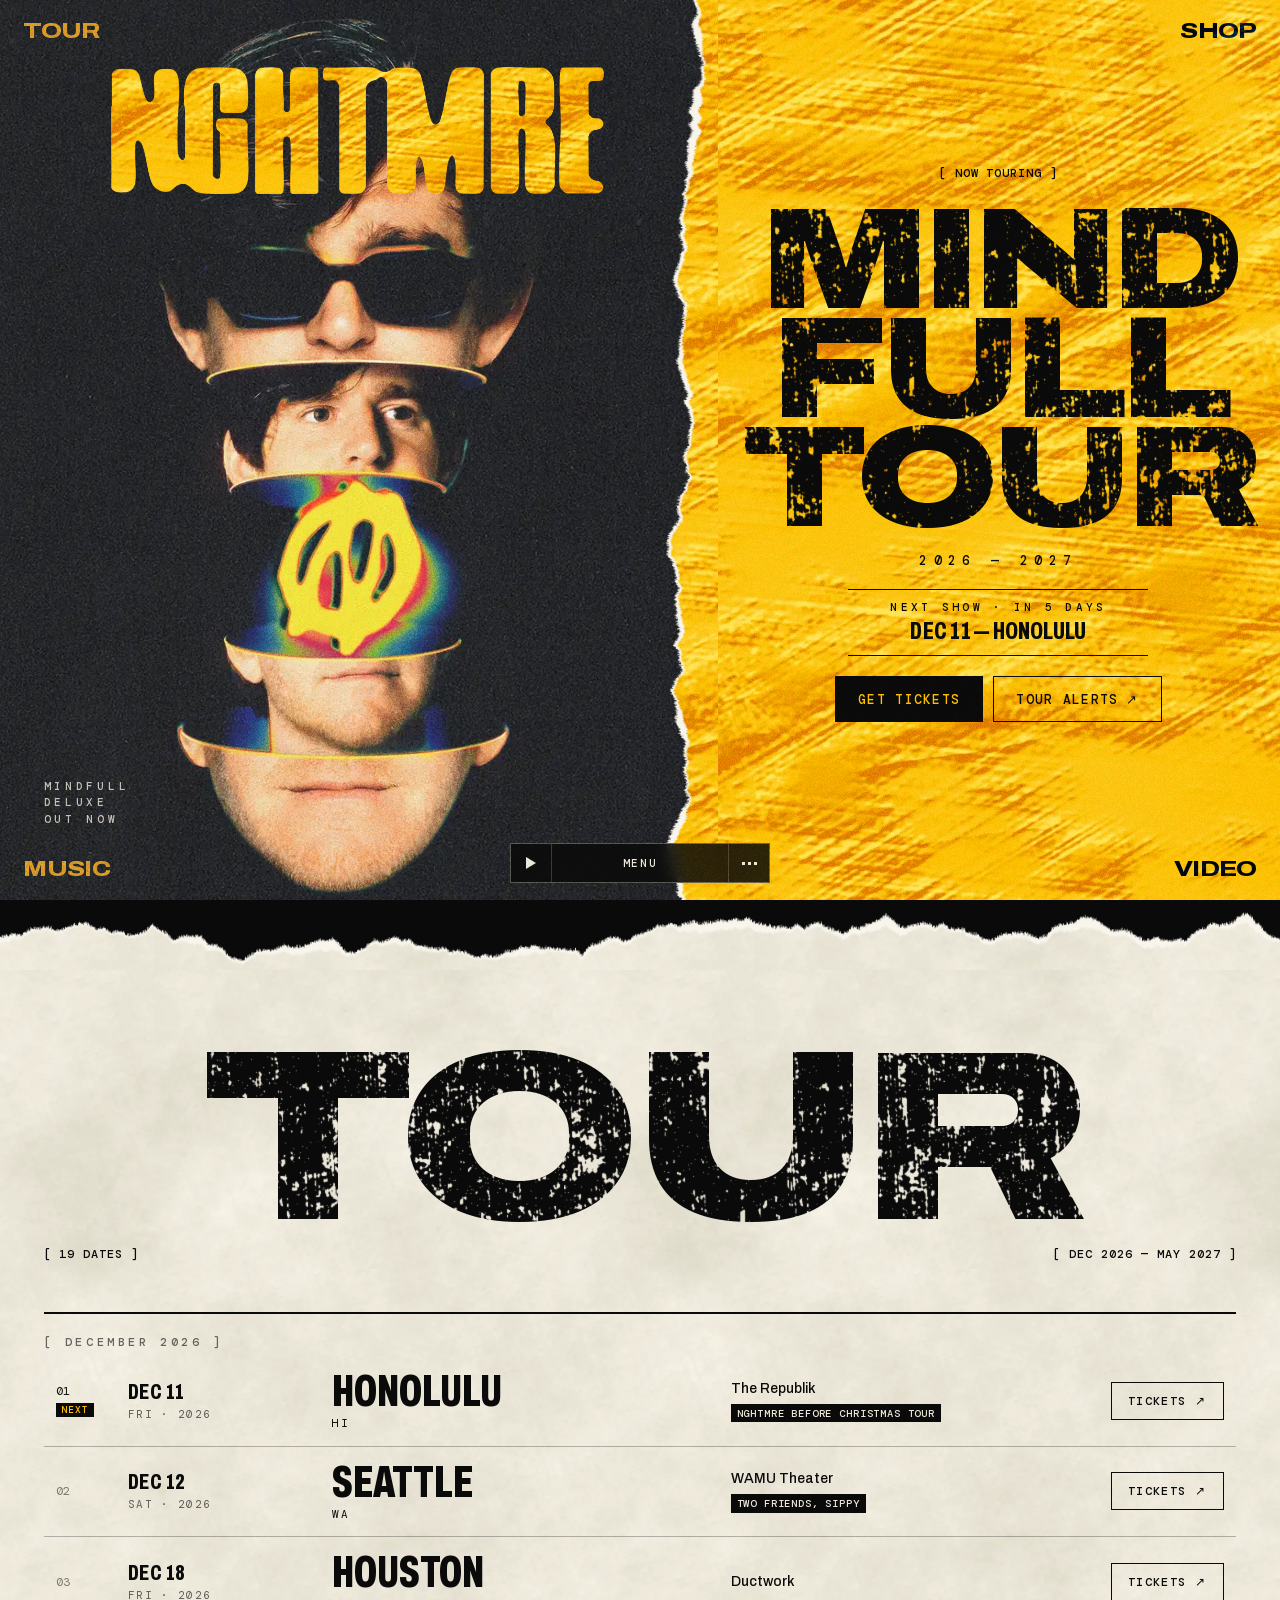
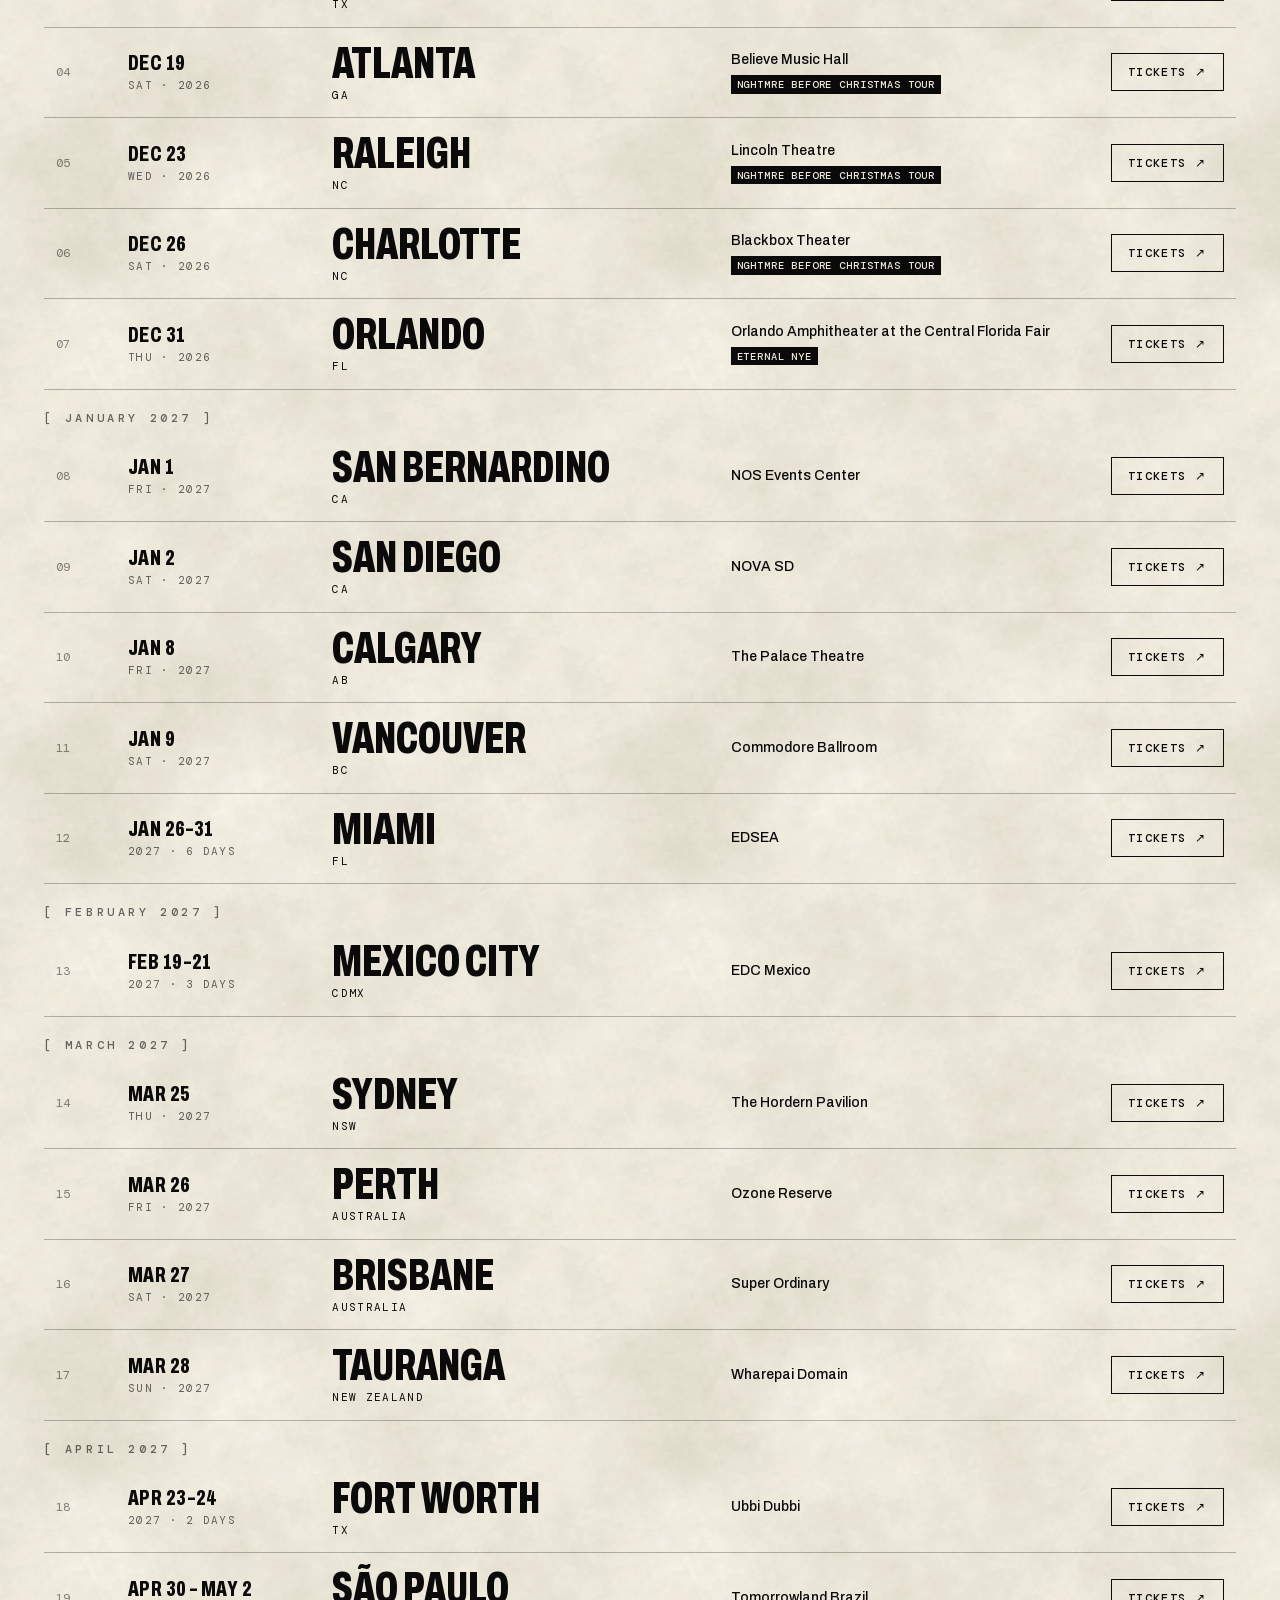
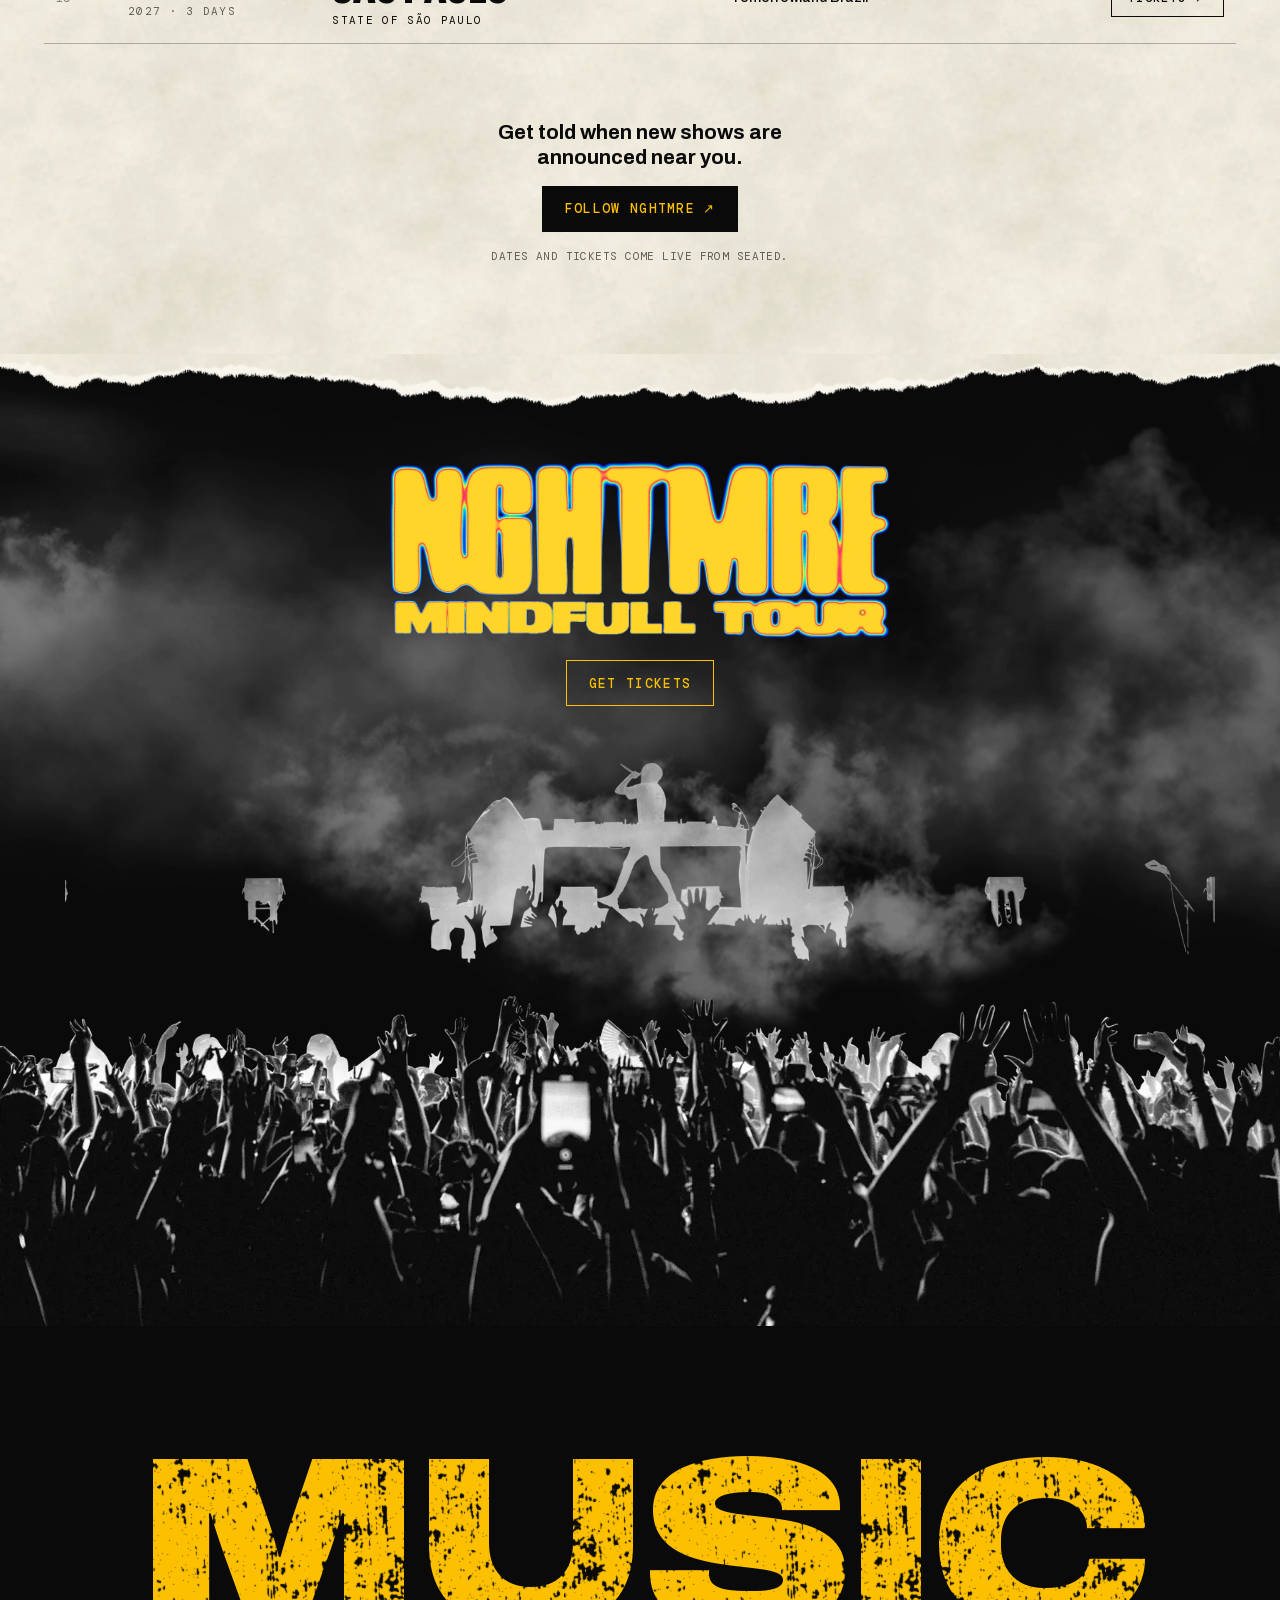
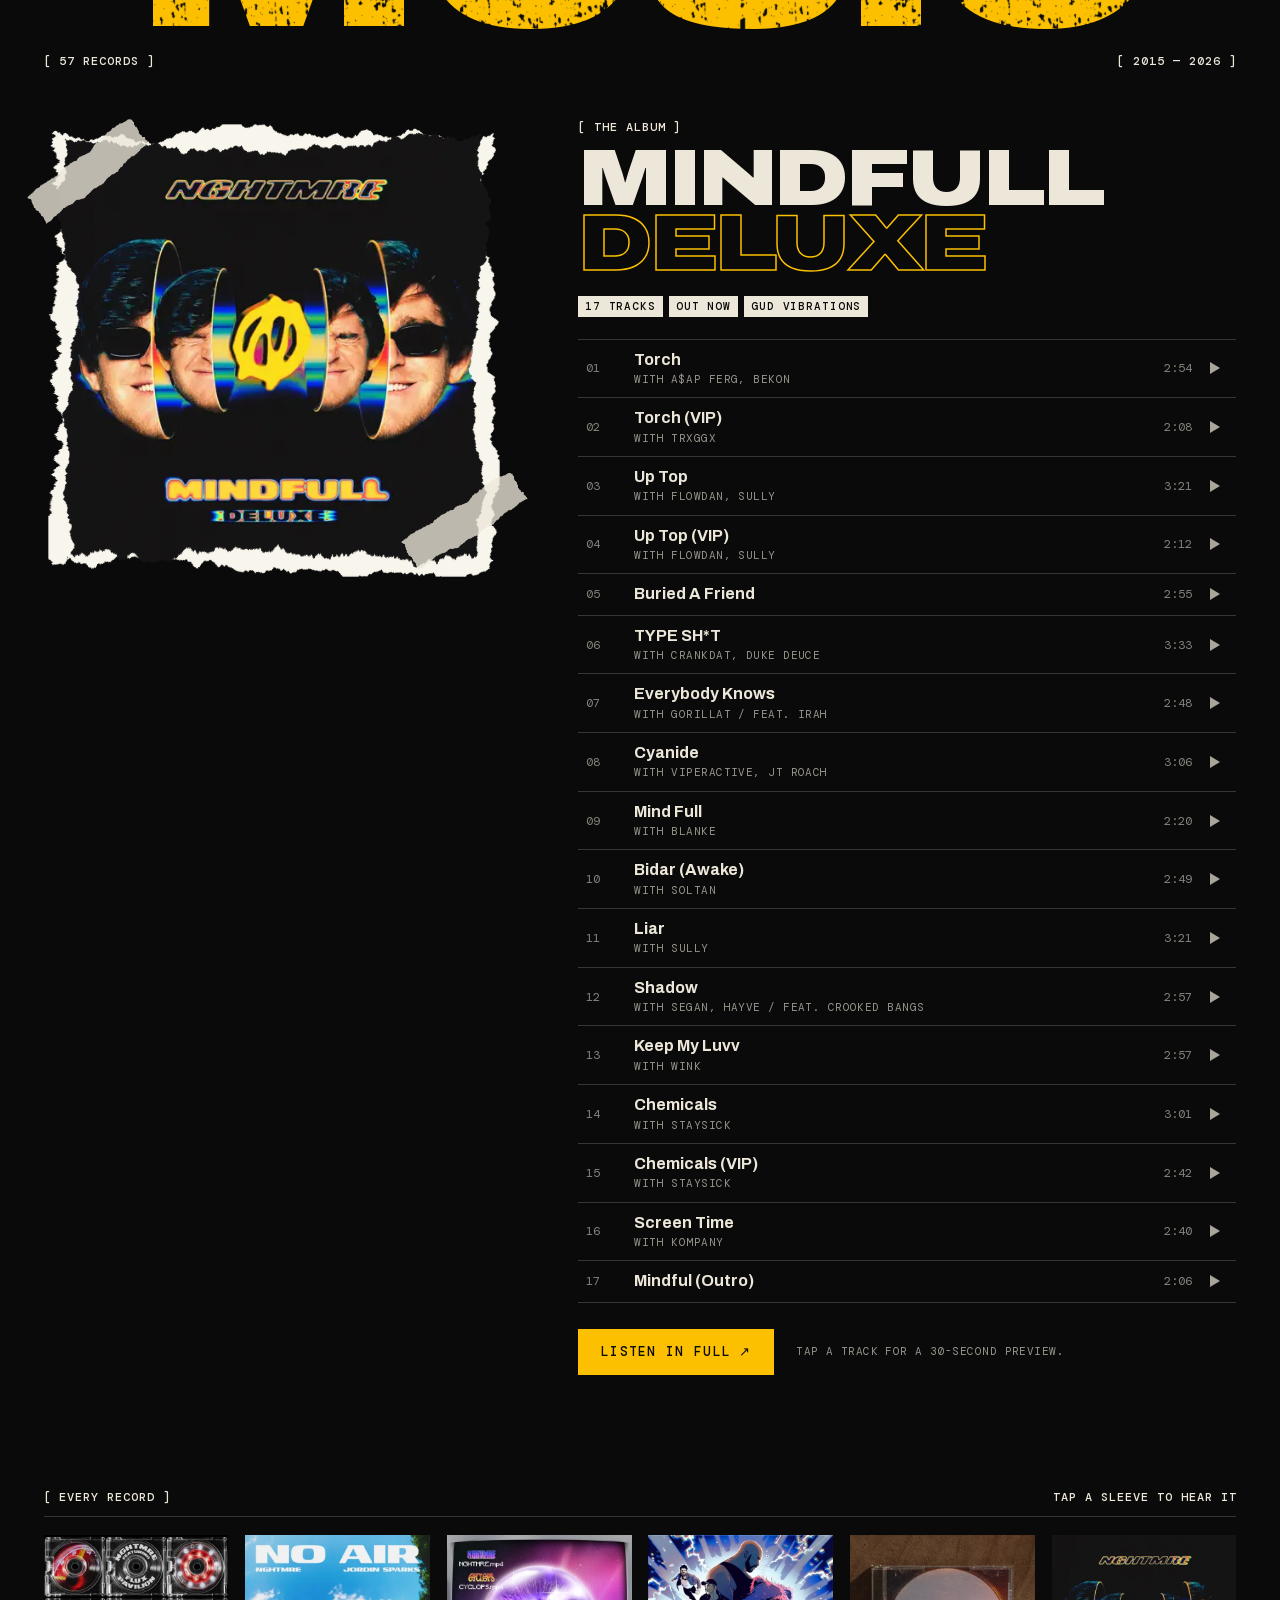
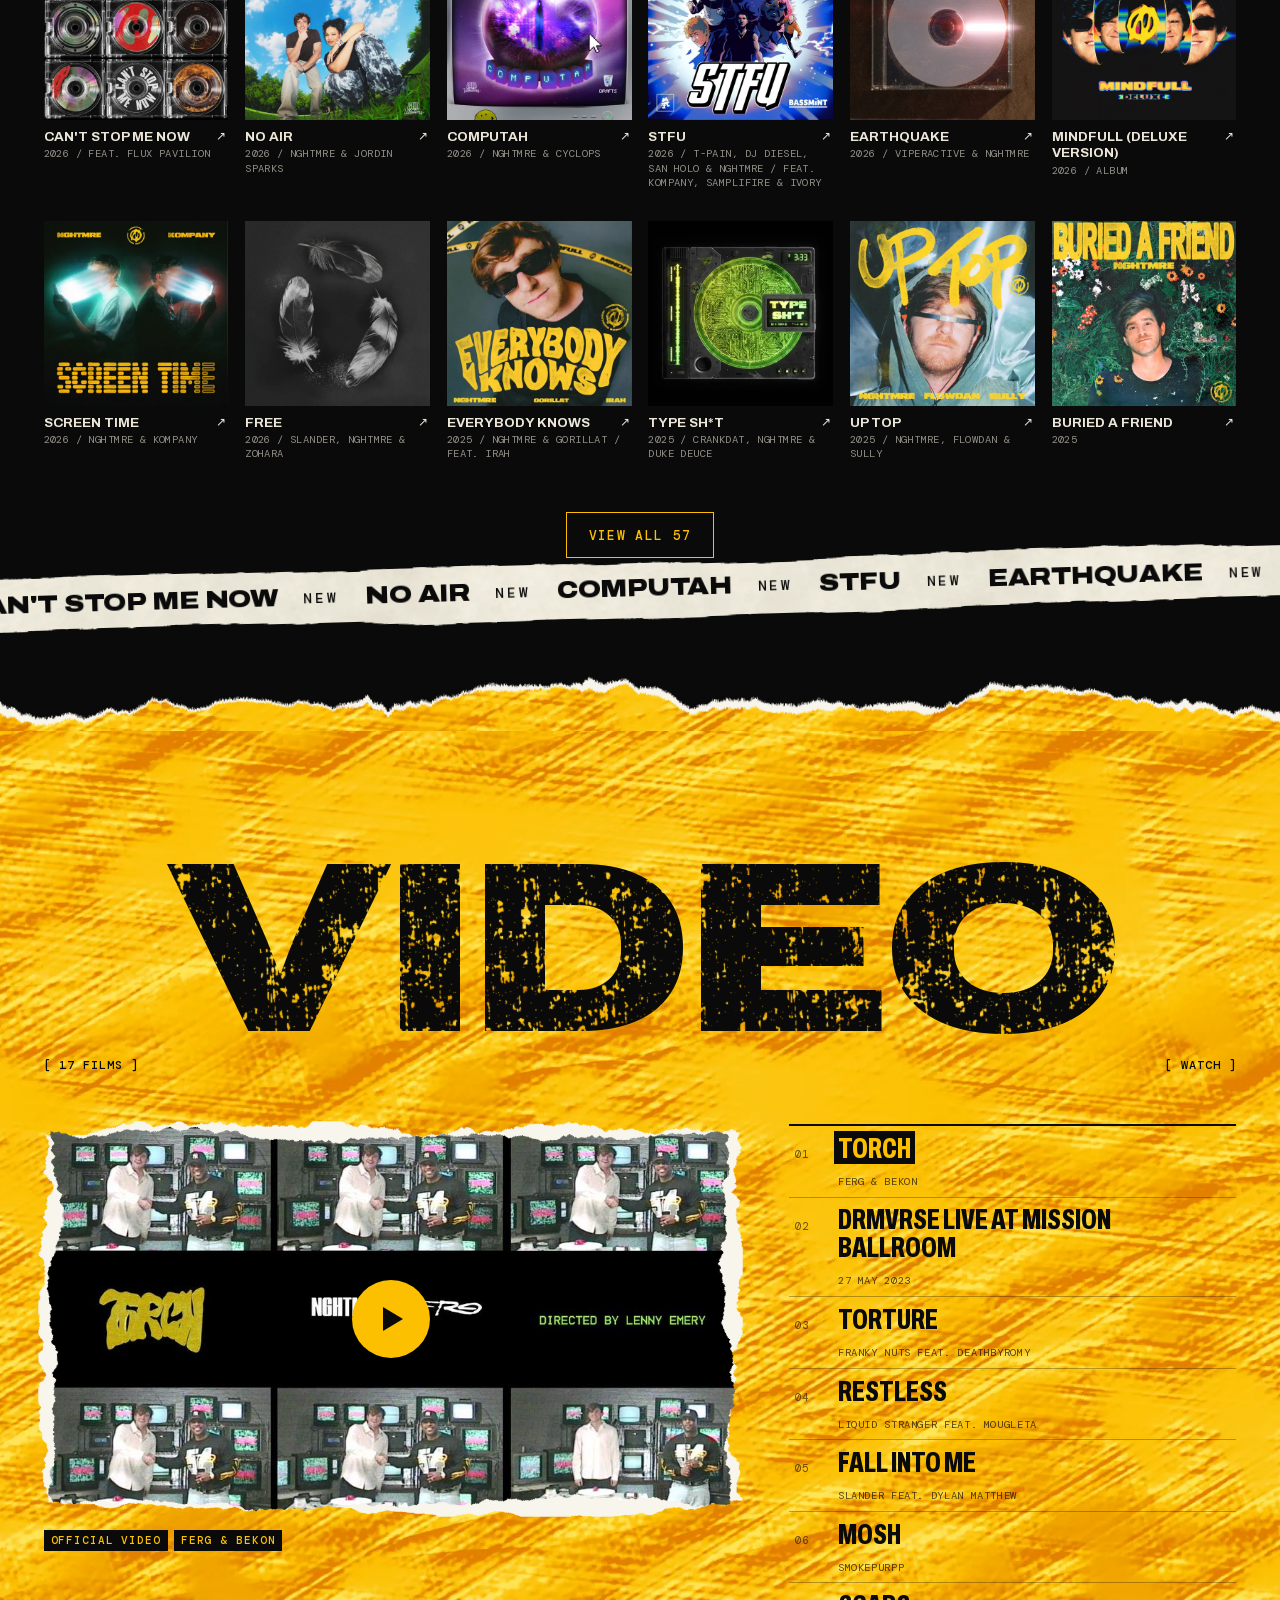
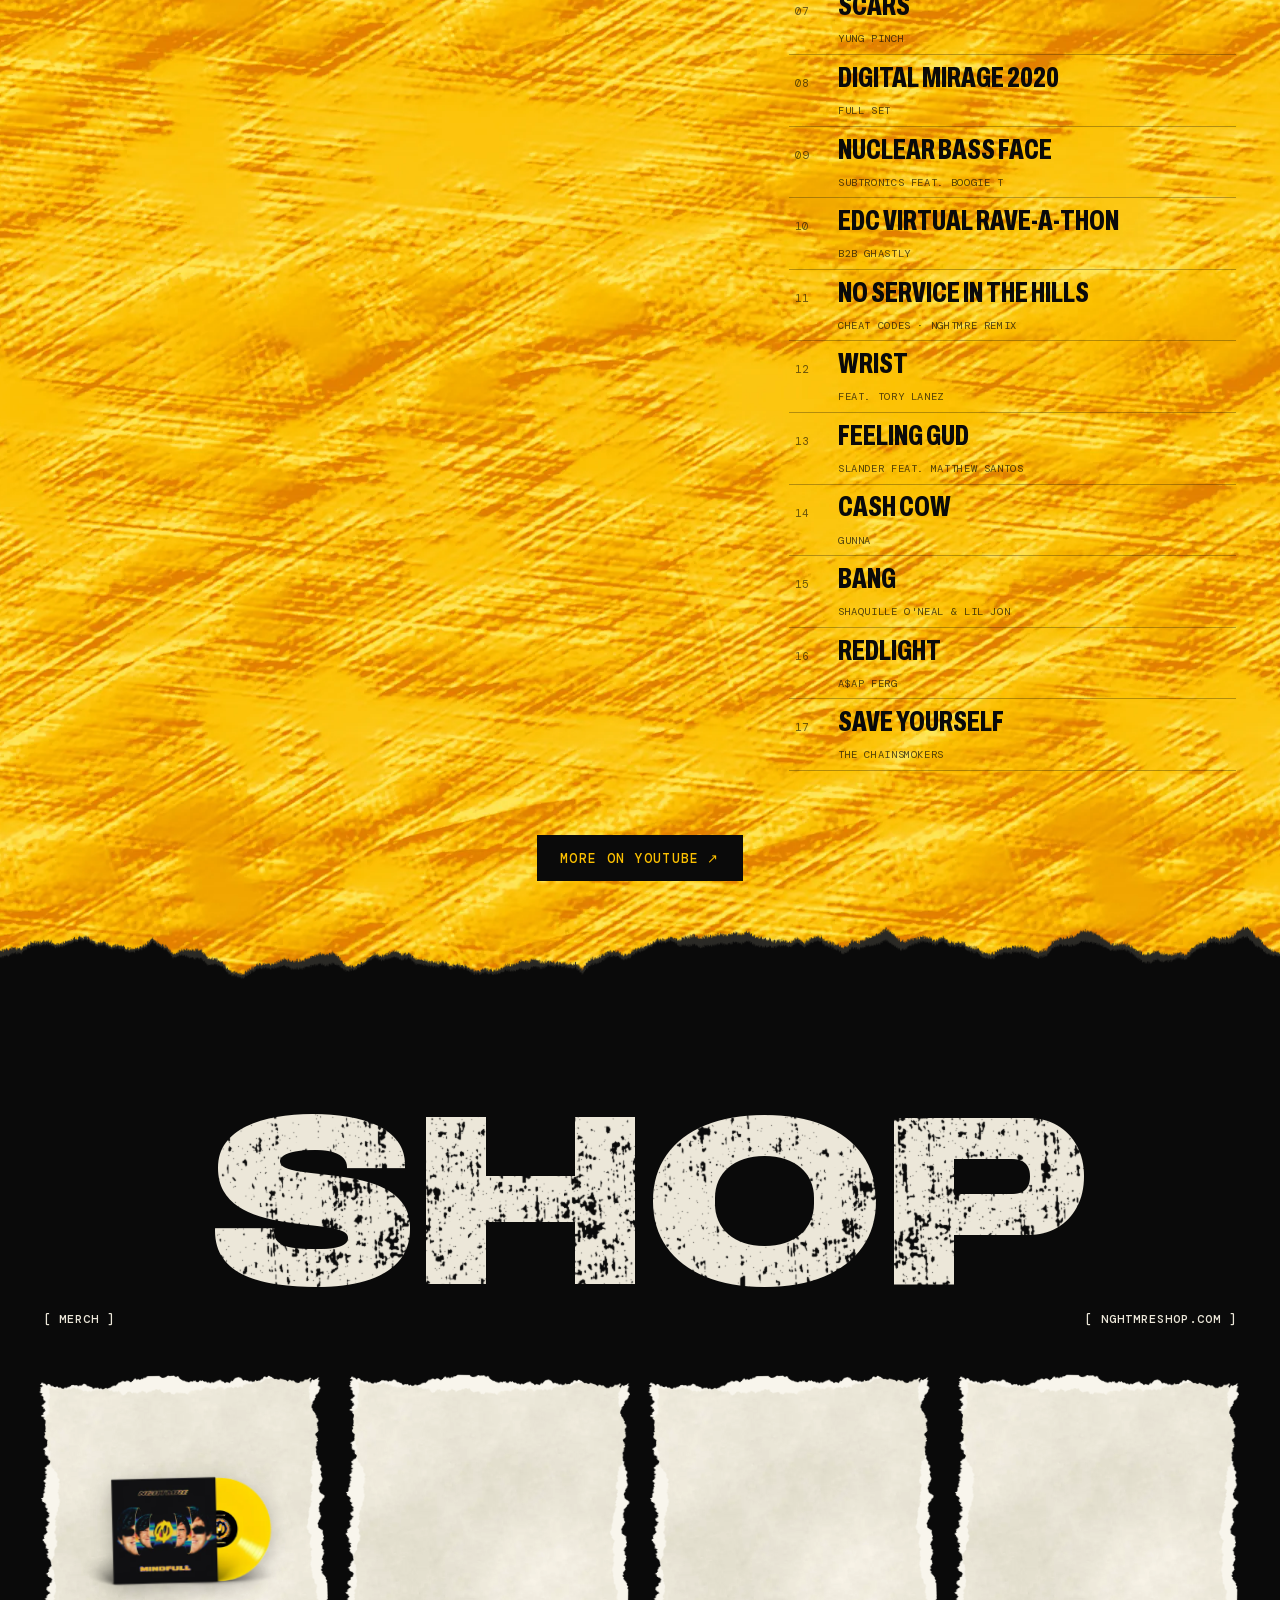
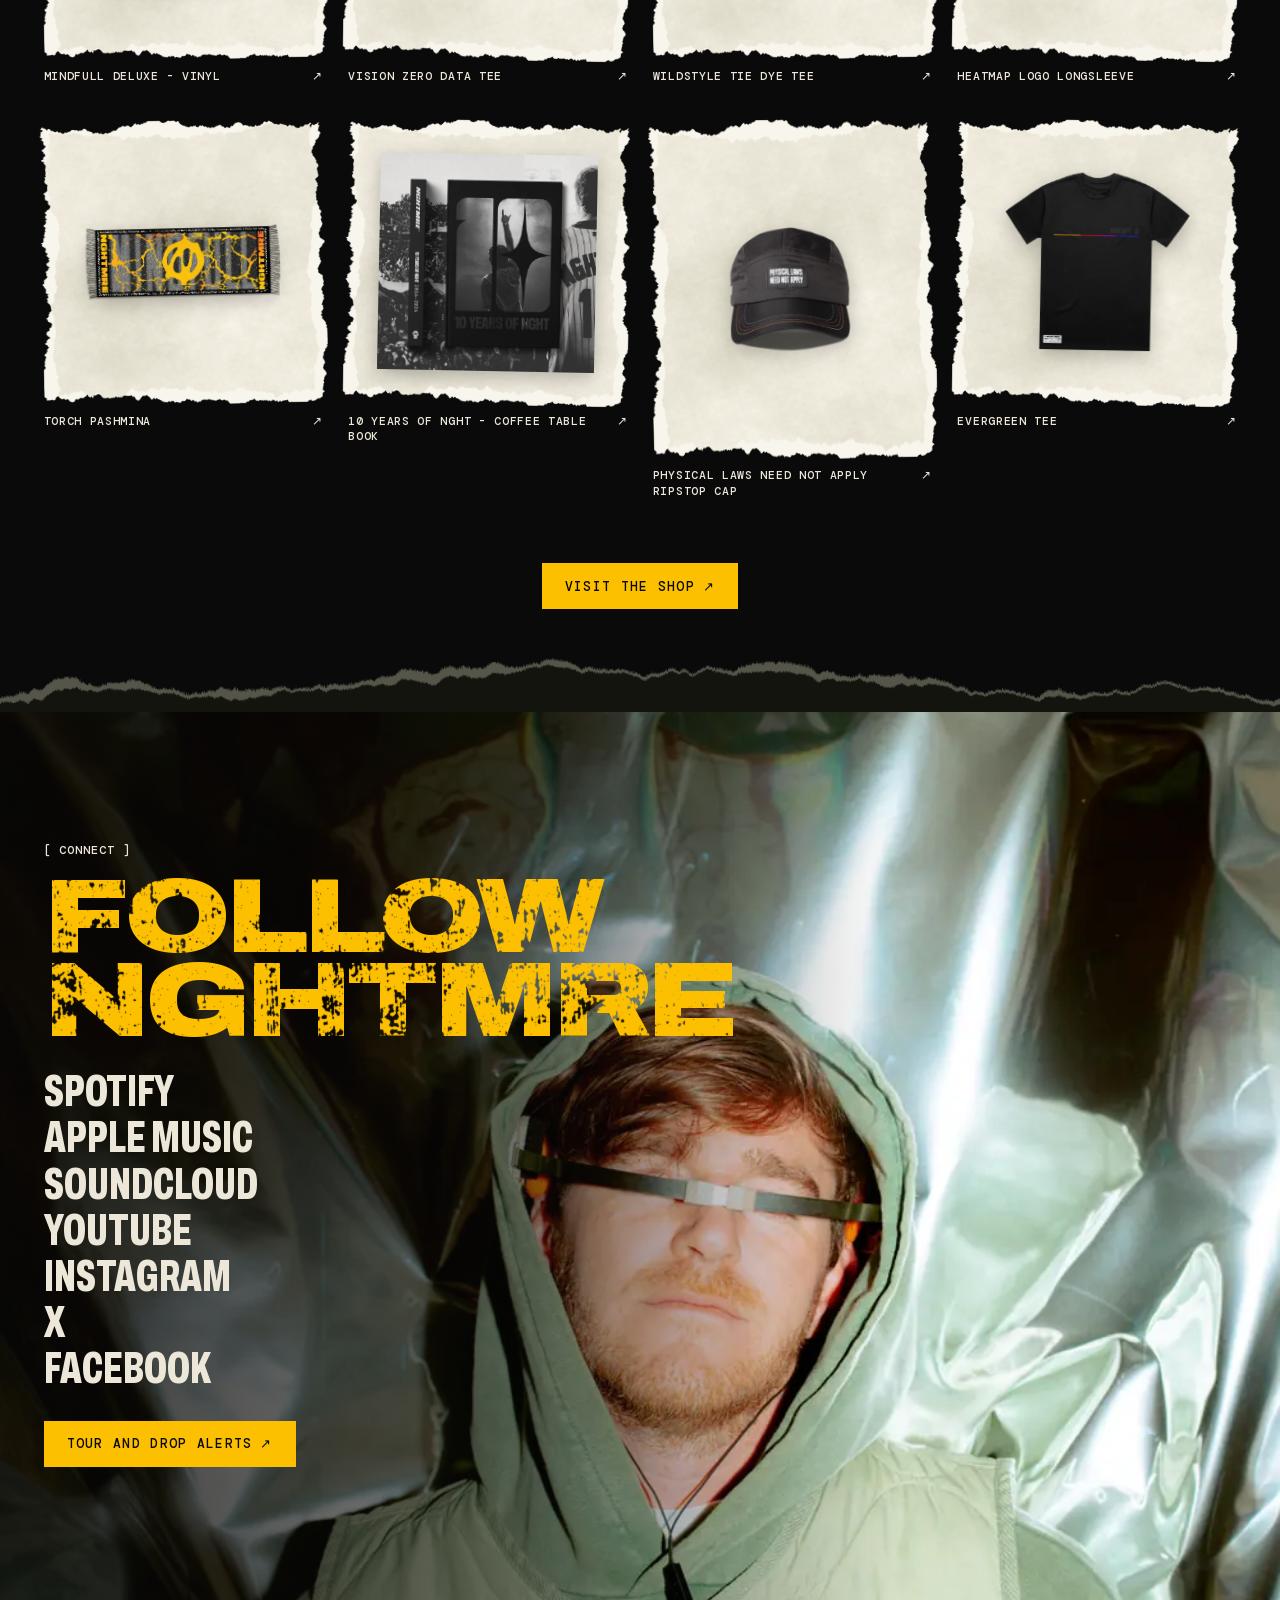
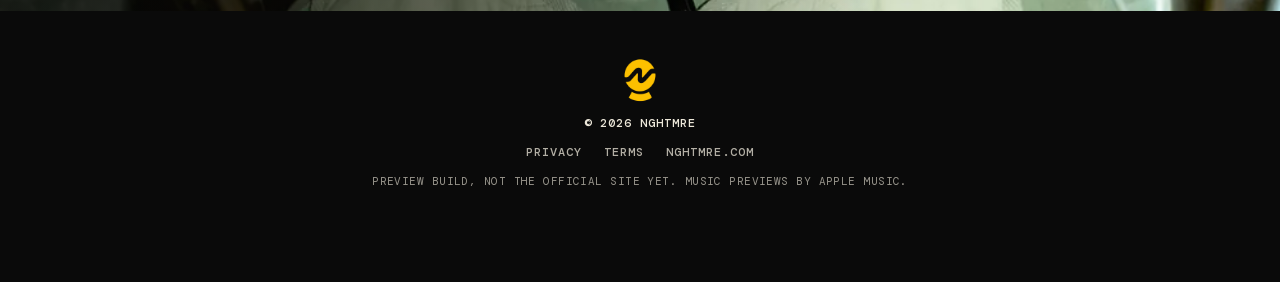
==== index.html @ 14461e3c "NGHTMRE: artist site preview Tour first (live from Seated), then music with in-page previews, video," ====
<!doctype html>
<html lang="en">
<head>
<meta charset="utf-8">
<meta name="viewport" content="width=device-width, initial-scale=1, viewport-fit=cover">
<meta name="robots" content="noindex">
<title>NGHTMRE</title>
<meta name="description" content="NGHTMRE. Mindfull Tour dates and tickets, music, videos and merch.">
<meta property="og:type" content="website">
<meta property="og:title" content="NGHTMRE: Mindfull Tour">
<meta property="og:description" content="Tour dates and tickets, music, videos and merch.">
<meta property="og:image" content="https://samsegan.github.io/nghtmre-site/img/share.jpg">
<meta property="og:image:width" content="1200">
<meta property="og:image:height" content="630">
<meta name="twitter:card" content="summary_large_image">
<meta name="theme-color" content="#0a0a0a">
<link rel="icon" href="data:image/svg+xml,%3Csvg xmlns='http://www.w3.org/2000/svg' viewBox='0 0 32 32'%3E%3Crect width='32' height='32' fill='%23fcc000'/%3E%3Cpath d='M8 23V9h3.400l6.200 8.200V9H21v14h-3.300l-6.300-8.300V23z' fill='%230a0a0a'/%3E%3C/svg%3E">
<link rel="preload" href="fonts/archivo-var.woff2" as="font" type="font/woff2" crossorigin>
<link rel="preload" as="image" href="img/hero.webp" media="(min-width: 821px)">
<link rel="preload" as="image" href="img/hero-m.webp" media="(max-width: 820px)">
<link rel="stylesheet" href="css/styles.css">
<script>document.documentElement.className = 'js';</script>
</head>
<body>

<a class="skip" href="#tour">Skip to the tour dates</a>

<!-- film grain over everything -->
<div id="grain" aria-hidden="true"></div>

<!-- the four corners, as on nghtmre.com; they invert against whatever is behind them -->
<nav id="nav" aria-label="Sections">
  <a class="corner tl" href="#tour" data-sec="tour">Tour</a>
  <a class="corner tr" href="#shop" data-sec="shop">Shop</a>
  <a class="corner bl" href="#music" data-sec="music">Music</a>
  <a class="corner br" href="#video" data-sec="video">Video</a>
  <a class="nav-logo" href="#top" aria-label="NGHTMRE: back to the top"></a>
</nav>

<!-- bottom centre: the player and the dial -->
<div id="dock">
  <button class="dock-play" type="button" aria-label="Play a preview"><i aria-hidden="true"></i></button>
  <button class="dock-label" type="button" aria-expanded="false" aria-controls="dial">
    <span class="dock-text">Menu</span>
  </button>
  <button class="dock-more" type="button" aria-label="Open the menu" aria-expanded="false" aria-controls="dial"><i aria-hidden="true"></i></button>
  <span class="dock-bar" aria-hidden="true"></span>
</div>

<div id="dial" role="dialog" aria-label="Menu" hidden>
  <div class="dial-head">
    <span class="dial-sq" aria-hidden="true"></span>
    <span class="dial-title">NGHTMRE</span>
    <button class="dial-x" type="button" aria-label="Close the menu">&times;</button>
  </div>
  <div class="dial-face">
    <div class="dial-wheel">
      <a href="#tour" data-sec="tour"><b>1.</b> Tour</a>
      <a href="#music" data-sec="music"><b>2.</b> Music</a>
      <a href="#video" data-sec="video"><b>3.</b> Video</a>
      <a href="#shop" data-sec="shop"><b>4.</b> Shop</a>
      <a href="#connect" data-sec="connect"><b>5.</b> Connect</a>
      <a href="#top" data-sec="top">Top</a>
    </div>
    <span class="dial-ring" aria-hidden="true"></span>
    <span class="dial-dot" aria-hidden="true"></span>
    <button class="dial-play" type="button" aria-label="Play a preview"><i aria-hidden="true"></i></button>
  </div>
  <p class="dial-now"><span class="dial-now-k">Now</span> <span class="dial-now-v">Nothing playing</span></p>
  <div class="dial-foot">
    <a href="#tour">Tickets</a>
    <span class="dial-mark" aria-hidden="true"></span>
    <a href="https://laylo.com/nghtmre" target="_blank" rel="noopener">Follow</a>
  </div>
</div>

<main>

<div class="stack">

  <!-- ============ LANDING ============ -->
  <section id="top" class="hero" data-sec="top">
    <div class="hero-photo">
      <picture>
        <source media="(max-width: 820px)" srcset="img/hero-m.webp">
        <img src="img/hero.webp" alt="NGHTMRE: a portrait cut into stacked slices, with a melting smiley in the middle" width="1800" height="1800" fetchpriority="high">
      </picture>
      <span class="hero-logo" role="img" aria-label="NGHTMRE"></span>
      <p class="hero-side" aria-hidden="true">Mindfull<br>Deluxe<br>out now</p>
    </div>

    <div class="hero-paint">
      <span class="vtear" aria-hidden="true"></span>
      <div class="hero-copy">
        <p class="label">[ Now touring ]</p>
        <h1 class="erode"><span class="sr">NGHTMRE: </span><span>Mind</span><span>full</span><span>Tour</span></h1>
        <p class="spaced" id="hero-span">2026 &mdash; 2027</p>
        <a class="next" id="hero-next" href="#tour">
          <span class="next-k">Next show</span>
          <span class="next-v">See every date</span>
        </a>
        <div class="hero-btns">
          <a class="btn solid" href="#tour">Get tickets</a>
          <a class="btn" href="https://laylo.com/nghtmre/A9tr65" target="_blank" rel="noopener">Tour alerts <span aria-hidden="true">&nearr;</span></a>
        </div>
      </div>
    </div>
  </section>

  <!-- ============ TOUR ============ -->
  <section id="tour" class="tour" data-sec="tour">
    <span class="tear top a paper" aria-hidden="true"></span>

    <header class="sec-head">
      <p class="label" id="tour-count">[ Dates ]</p>
      <h2 class="mega erode">Tour</h2>
      <p class="label r" id="tour-span">[ 2026 &mdash; 27 ]</p>
    </header>

    <ol class="shows" id="shows">
      <li class="shows-wait">
        <a href="https://nghtmre.com/pages/tour">The dates are on nghtmre.com <span aria-hidden="true">&nearr;</span></a>
      </li>
    </ol>

    <div class="tour-foot">
      <p>Get told when new shows are announced near you.</p>
      <a class="btn solid" href="https://laylo.com/nghtmre" target="_blank" rel="noopener">Follow NGHTMRE <span aria-hidden="true">&nearr;</span></a>
      <p class="fine">Dates and tickets come live from Seated.</p>
    </div>

    <!-- the stage, the fog and the crowd from nghtmre.com -->
    <div class="scene" id="scene">
      <span class="tear bottom b paper" aria-hidden="true"></span>
      <img class="scene-stage" src="img/stage.webp" alt="" width="1600" height="1066" loading="lazy">
      <img class="scene-fog" src="img/fog.webp" alt="" width="1400" height="738" loading="lazy">
      <div class="scene-copy">
        <img class="scene-title" src="img/tour-title.webp" alt="NGHTMRE Mindfull Tour" width="1300" height="459" loading="lazy">
        <a class="btn y" href="#tour">Get tickets</a>
      </div>
      <img class="scene-crowd" src="img/crowd.webp" alt="" width="1800" height="1200" loading="lazy">
    </div>
  </section>

</div>

<!-- ============ MUSIC ============ -->
<section id="music" class="music" data-sec="music">
  <header class="sec-head">
    <p class="label" id="music-count">[ Records ]</p>
    <h2 class="mega erode">Music</h2>
    <p class="label r">[ 2015 &mdash; 2026 ]</p>
  </header>

  <div class="album" id="album">
    <div class="album-art">
      <div class="torn sq">
        <img id="album-img" src="art/mindfull-deluxe-version.webp" alt="MINDFULL (Deluxe Version) cover" width="520" height="520">
      </div>
      <span class="tape t1" aria-hidden="true"></span>
      <span class="tape t2" aria-hidden="true"></span>
    </div>
    <div class="album-body">
      <p class="label">[ The album ]</p>
      <h3 class="album-title">Mindfull <em>Deluxe</em></h3>
      <ul class="specs" id="album-specs">
        <li><span>17 tracks</span></li>
        <li><span>Out now</span></li>
        <li><span>Gud Vibrations</span></li>
      </ul>
      <ol class="tracks" id="tracks"></ol>
      <div class="album-foot">
        <a class="btn y solid" id="album-link" href="https://album.link/i/1887643726" target="_blank" rel="noopener">Listen in full <span aria-hidden="true">&nearr;</span></a>
        <p class="fine">Tap a track for a 30-second preview.</p>
      </div>
    </div>
  </div>

  <div class="cat-head">
    <p class="label">[ Every record ]</p>
    <p class="label r">Tap a sleeve to hear it</p>
  </div>
  <ul class="cat" id="cat"></ul>
  <div class="cat-more">
    <button class="btn y" type="button" id="cat-all">View all</button>
  </div>
</section>

<!-- torn strip of the newest records -->
<div class="strip" aria-hidden="true"><div class="strip-in"><div class="strip-run" id="strip-run"></div></div></div>

<!-- ============ VIDEO ============ -->
<section id="video" class="video" data-sec="video">
  <span class="tear top c paint" aria-hidden="true"></span>

  <header class="sec-head">
    <p class="label" id="video-count">[ Films ]</p>
    <h2 class="mega erode">Video</h2>
    <p class="label r">[ Watch ]</p>
  </header>

  <div class="vid">
    <div class="vid-stage">
      <div class="torn wide" id="vid-frame"></div>
      <p class="vid-meta" id="vid-meta"></p>
    </div>
    <ol class="vid-list" id="vid-list"></ol>
  </div>
  <div class="vid-more">
    <a class="btn solid" href="https://www.youtube.com/@NGHTMRE" target="_blank" rel="noopener">More on YouTube <span aria-hidden="true">&nearr;</span></a>
  </div>
</section>

<!-- ============ SHOP ============ -->
<section id="shop" class="shop" data-sec="shop">
  <span class="tear top a ink" aria-hidden="true"></span>

  <header class="sec-head">
    <p class="label">[ Merch ]</p>
    <h2 class="mega erode">Shop</h2>
    <p class="label r">[ nghtmreshop.com ]</p>
  </header>

  <ul class="merch" id="merch"></ul>
  <div class="shop-more">
    <a class="btn y solid" href="https://nghtmreshop.com" target="_blank" rel="noopener">Visit the shop <span aria-hidden="true">&nearr;</span></a>
  </div>
</section>

<!-- ============ CONNECT ============ -->
<section id="connect" class="connect" data-sec="connect">
  <span class="tear top b foil" aria-hidden="true"></span>
  <picture class="connect-bg">
    <source media="(max-width: 820px)" srcset="img/foil-m.webp">
    <img src="img/foil.webp" alt="NGHTMRE in a green hooded jacket and a visor, in front of crumpled silver foil" width="2000" height="1604" loading="lazy">
  </picture>

  <div class="connect-in">
    <p class="label">[ Connect ]</p>
    <h2 class="connect-title erode">Follow<br>NGHTMRE</h2>
    <ul class="socials">
      <li><a href="https://open.spotify.com/artist/76M2Ekj8bG8W7X2nbx2CpF" target="_blank" rel="noopener"><span>Spotify</span></a></li>
      <li><a href="https://music.apple.com/us/artist/nghtmre/910641213" target="_blank" rel="noopener"><span>Apple Music</span></a></li>
      <li><a href="https://soundcloud.com/nghtmre" target="_blank" rel="noopener"><span>SoundCloud</span></a></li>
      <li><a href="https://www.youtube.com/@NGHTMRE" target="_blank" rel="noopener"><span>YouTube</span></a></li>
      <li><a href="https://www.instagram.com/nghtmre" target="_blank" rel="noopener"><span>Instagram</span></a></li>
      <li><a href="https://twitter.com/NGHTMRE" target="_blank" rel="noopener"><span>X</span></a></li>
      <li><a href="https://www.facebook.com/nghtmre/" target="_blank" rel="noopener"><span>Facebook</span></a></li>
    </ul>
    <a class="btn y solid" href="https://laylo.com/nghtmre" target="_blank" rel="noopener">Tour and drop alerts <span aria-hidden="true">&nearr;</span></a>
  </div>
</section>

</main>

<footer class="foot">
  <span class="foot-mark" aria-hidden="true"></span>
  <p>&copy; <span id="year">2026</span> NGHTMRE</p>
  <p class="foot-links">
    <a href="https://nghtmre.com/pages/privacy-policy" target="_blank" rel="noopener">Privacy</a>
    <a href="https://nghtmre.com/pages/terms-of-service" target="_blank" rel="noopener">Terms</a>
    <a href="https://nghtmre.com/" target="_blank" rel="noopener">nghtmre.com</a>
  </p>
  <p class="fine">Preview build, not the official site yet. Music previews by Apple Music.</p>
</footer>

<noscript><p class="noscript">This page fills in its dates, records and videos with JavaScript. Everything is also on <a href="https://nghtmre.com/">nghtmre.com</a>.</p></noscript>

<script src="js/data.js"></script>
<script src="js/app.js"></script>
</body>
</html>
---- css/styles.css ----
/* NGHTMRE. Yellow on black from nghtmre.com; torn paper and thick paint after
   dieantwoord.com; big type, bracket labels and the sheet that slides over the
   picture after indigo-laboratory.it; the dial and hairline panels after
   theearthcries.com. */

@font-face { font-family: "Archivo"; src: url(../fonts/archivo-var.woff2) format("woff2"); font-weight: 100 900; font-stretch: 62% 125%; font-display: swap; }
@font-face { font-family: "DM Mono"; src: url(../fonts/dm-mono-400.woff2) format("woff2"); font-weight: 400; font-display: swap; }
@font-face { font-family: "DM Mono"; src: url(../fonts/dm-mono-500.woff2) format("woff2"); font-weight: 500; font-display: swap; }

:root {
  --y: #fcc000;
  --ink: #0a0a0a;
  --paper: #ece7d9;
  --fibre: #f8f5ec;
  --line: rgba(236, 231, 217, .2);
  --sans: "Archivo", "Helvetica Neue", Arial, sans-serif;
  --mono: "DM Mono", ui-monospace, "SF Mono", Menlo, monospace;
  --pad: clamp(16px, 3.4vw, 56px);
  --th: clamp(40px, 5.4vw, 84px);          /* height of a torn edge */
  --edge: clamp(14px, 1.3vw, 22px);        /* corner labels' distance from the screen edge */
}

*, *::before, *::after { box-sizing: border-box; }
html { -webkit-text-size-adjust: 100%; scroll-behavior: smooth; scroll-padding-top: 0; }
body { margin: 0; background: var(--ink); color: var(--paper); font-family: var(--sans); font-size: 16px; line-height: 1.4; -webkit-font-smoothing: antialiased; overflow-x: hidden; }
img { display: block; max-width: 100%; height: auto; }
a { color: inherit; }
button { font: inherit; color: inherit; background: none; border: 0; padding: 0; cursor: pointer; }
h1, h2, h3, p, ul, ol { margin: 0; padding: 0; }
ul, ol { list-style: none; }
:focus-visible { outline: 2px solid currentColor; outline-offset: 3px; }
::selection { background: var(--y); color: var(--ink); }

.sr { position: absolute; width: 1px; height: 1px; overflow: hidden; clip-path: inset(50%); white-space: nowrap; }
.skip { position: fixed; left: 50%; top: 8px; transform: translate(-50%, -200%); z-index: 100; background: var(--y); color: var(--ink); padding: 10px 16px; font: 500 13px var(--mono); text-transform: uppercase; }
.skip:focus { transform: translate(-50%, 0); }
.noscript { padding: 24px var(--pad); font: 14px var(--mono); background: var(--y); color: var(--ink); }

#grain { position: fixed; inset: 0; z-index: 90; pointer-events: none; background: url(../tex/grain.png); background-size: 220px; opacity: .5; mix-blend-mode: overlay; }

/* ---------- small parts ---------- */

.label { font: 500 12px/1.2 var(--mono); letter-spacing: .08em; text-transform: uppercase; }
.fine { font: 400 11px/1.5 var(--mono); letter-spacing: .04em; text-transform: uppercase; opacity: .62; }
.spaced { font: 500 clamp(11px, 1vw, 14px)/1.3 var(--mono); letter-spacing: .5em; text-transform: uppercase; }

.btn { display: inline-flex; align-items: center; gap: .6em; min-height: 46px; padding: 0 22px; border: 1.5px solid currentColor; font: 500 13px/1 var(--mono); letter-spacing: .1em; text-transform: uppercase; text-decoration: none; white-space: nowrap; transition: background .18s, color .18s, transform .18s; }
.btn.solid { background: var(--ink); color: var(--y); border-color: var(--ink); }
.btn:hover { background: var(--ink); color: var(--y); transform: translate(-2px, -2px); box-shadow: 4px 4px 0 currentColor; }
.btn.solid:hover { background: transparent; color: var(--ink); box-shadow: 4px 4px 0 var(--ink); }
.btn.y { color: var(--y); }
.btn.y:hover { background: var(--y); color: var(--ink); box-shadow: 4px 4px 0 var(--paper); }
.btn.y.solid { background: var(--y); color: var(--ink); border-color: var(--y); }
.btn.y.solid:hover { background: transparent; color: var(--y); box-shadow: 4px 4px 0 var(--y); }

/* print that has been eaten away */
.erode { -webkit-mask: url(../tex/grunge.png) 0 0 / 520px; mask: url(../tex/grunge.png) 0 0 / 520px; }

/* a torn edge. Two layers: the white fibre of the paper, then the sheet itself */
.tear { position: absolute; left: 0; right: 0; height: var(--th); pointer-events: none; z-index: 3; }
.tear.top { bottom: calc(100% - 1px); }
.tear.bottom { top: calc(100% - 1px); transform: scaleY(-1); }
.tear::before, .tear::after { content: ""; position: absolute; inset: 0; -webkit-mask-repeat: repeat-x; mask-repeat: repeat-x; -webkit-mask-size: auto 100%; mask-size: auto 100%; }
.tear::before { background: var(--fibre); }
.tear.a::before { -webkit-mask-image: url(../tex/tear-a-f.png); mask-image: url(../tex/tear-a-f.png); }
.tear.a::after { -webkit-mask-image: url(../tex/tear-a.png); mask-image: url(../tex/tear-a.png); }
.tear.b::before { -webkit-mask-image: url(../tex/tear-b-f.png); mask-image: url(../tex/tear-b-f.png); }
.tear.b::after { -webkit-mask-image: url(../tex/tear-b.png); mask-image: url(../tex/tear-b.png); }
.tear.c::before { -webkit-mask-image: url(../tex/tear-c-f.png); mask-image: url(../tex/tear-c-f.png); }
.tear.c::after { -webkit-mask-image: url(../tex/tear-c.png); mask-image: url(../tex/tear-c.png); }
.tear.paper::after { background: var(--paper) url(../tex/paper.webp); background-size: 600px; }
.tear.paint::after { background: var(--y) url(../tex/paint.webp); background-size: 900px; }
.tear.ink::after { background: var(--ink); }
.tear.ink::before { background: #2a2925; }
.tear.foil::after { background: #14140f; }
.tear.foil::before { background: #55554a; }

/* a sheet torn on all four sides */
.torn { position: relative; }
.torn::before { content: ""; position: absolute; inset: -1.2%; background: var(--fibre); -webkit-mask: url(../tex/frame-sq-f.png) center / 100% 100% no-repeat; mask: url(../tex/frame-sq-f.png) center / 100% 100% no-repeat; }
.torn > * { position: relative; width: 100%; -webkit-mask: url(../tex/frame-sq.png) center / 100% 100% no-repeat; mask: url(../tex/frame-sq.png) center / 100% 100% no-repeat; }
.torn.wide::before { -webkit-mask-image: url(../tex/frame-wide-f.png); mask-image: url(../tex/frame-wide-f.png); inset: -.8%; }
.torn.wide > * { -webkit-mask-image: url(../tex/frame-wide.png); mask-image: url(../tex/frame-wide.png); }

.tape { position: absolute; width: 30%; height: 9%; background: rgba(236, 231, 217, .78); box-shadow: 0 1px 2px rgba(0, 0, 0, .3); -webkit-mask: url(../tex/frame-strip.png) center / 100% 100% no-repeat; mask: url(../tex/frame-strip.png) center / 100% 100% no-repeat; }

/* section heads: [label]  WORD  [label] */
.sec-head { display: grid; grid-template-columns: 1fr 1fr; align-items: end; gap: 14px 16px; padding: clamp(56px, 9vw, 130px) var(--pad) clamp(28px, 4vw, 60px); }
.sec-head .r { text-align: right; }
.sec-head .label { white-space: nowrap; }
.mega { font: 900 clamp(4.2rem, 19vw, 19rem)/.74 var(--sans); font-stretch: 125%; letter-spacing: -.045em; text-transform: uppercase; text-align: center; padding: .06em .04em .02em; grid-column: 1 / -1; grid-row: 1; min-width: 0; }

/* ---------- the four corners ---------- */

#nav .corner, .nav-logo { position: fixed; z-index: 60; mix-blend-mode: difference; }
#nav .corner { color: var(--y); font: 800 clamp(1rem, 1.75vw, 1.7rem)/1 var(--sans); font-stretch: 118%; letter-spacing: -.03em; text-transform: uppercase; text-decoration: none; padding: .16em .3em .12em; transition: background .15s, color .15s; }
#nav .tl { left: var(--edge); top: var(--edge); }
#nav .tr { right: var(--edge); top: var(--edge); }
#nav .bl { left: var(--edge); bottom: var(--edge); }
#nav .br { right: var(--edge); bottom: var(--edge); }
#nav .corner:hover, #nav .corner.on { background: var(--y); color: #000; }
.nav-logo { left: 50%; top: calc(var(--edge) - 2px); width: clamp(120px, 12vw, 190px); aspect-ratio: 1299 / 321; transform: translateX(-50%); background: var(--y); -webkit-mask: url(../img/logo.png) center / contain no-repeat; mask: url(../img/logo.png) center / contain no-repeat; opacity: 0; pointer-events: none; transition: opacity .3s; }
.past-hero .nav-logo { opacity: 1; pointer-events: auto; }

/* ---------- dock ---------- */

#dock { position: fixed; z-index: 70; left: 50%; bottom: var(--edge); transform: translateX(-50%); display: grid; grid-template-columns: 40px minmax(0, 1fr) 40px; align-items: stretch; width: min(260px, calc(100vw - 2 * var(--edge) - 190px)); min-width: 150px; height: 40px; background: rgba(10, 10, 10, .86); border: 1px solid rgba(236, 231, 217, .34); color: var(--paper); -webkit-backdrop-filter: blur(8px); backdrop-filter: blur(8px); }
#dock button { display: grid; place-items: center; min-width: 0; }
#dock button:hover { background: rgba(236, 231, 217, .12); }
.dock-play i { width: 0; height: 0; border-style: solid; border-width: 6px 0 6px 10px; border-color: transparent transparent transparent var(--paper); }
.playing .dock-play i, .playing .dial-play i { width: 10px; height: 10px; border: 0; background: var(--y); }
.dock-label { border-left: 1px solid rgba(236, 231, 217, .2) !important; border-right: 1px solid rgba(236, 231, 217, .2) !important; padding: 0 10px !important; overflow: hidden; }
.dock-text { display: block; max-width: 100%; overflow: hidden; white-space: nowrap; text-overflow: ellipsis; font: 500 11px/1 var(--mono); letter-spacing: .14em; text-transform: uppercase; }
.dock-more i, .dock-more i::before, .dock-more i::after { display: block; width: 3px; height: 3px; background: var(--paper); }
.dock-more i { position: relative; }
.dock-more i::before, .dock-more i::after { content: ""; position: absolute; top: 0; }
.dock-more i::before { left: -6px; }
.dock-more i::after { left: 6px; }
.dock-bar { position: absolute; left: 0; bottom: -1px; height: 2px; width: 100%; background: var(--y); transform-origin: 0 50%; transform: scaleX(var(--p, 0)); }

/* ---------- dial ---------- */

#dial { position: fixed; z-index: 80; left: 50%; bottom: calc(var(--edge) + 52px); width: min(340px, calc(100vw - 24px)); transform: translateX(-50%); background: rgba(12, 12, 11, .94); border: 1px solid rgba(236, 231, 217, .34); color: var(--paper); font: 500 11px/1 var(--mono); letter-spacing: .14em; text-transform: uppercase; -webkit-backdrop-filter: blur(14px); backdrop-filter: blur(14px); transition: opacity .2s, transform .25s cubic-bezier(.2, .8, .2, 1); }
#dial[hidden] { display: block; visibility: hidden; opacity: 0; transform: translateX(-50%) translateY(14px) scale(.96); pointer-events: none; transition: opacity .15s, transform .15s, visibility 0s .15s; }
.dial-head { display: grid; grid-template-columns: 42px 1fr 42px; align-items: center; height: 42px; border-bottom: 1px solid var(--line); text-align: center; }
.dial-sq { width: 9px; height: 9px; background: var(--paper); justify-self: center; }
.dial-title { opacity: .7; }
.dial-x { font: 400 22px/1 var(--sans); height: 100%; }
.dial-x:hover { color: var(--y); }
.dial-face { position: relative; height: 300px; overflow: hidden; }
.dial-wheel { position: absolute; left: 50%; top: 50%; width: 0; height: 0; transform: rotate(var(--rot, 0deg)); transition: transform .5s cubic-bezier(.3, 1.2, .4, 1); }
.dial-wheel a { position: absolute; right: 0; top: 0; width: 150px; margin-top: -14px; padding: 9px 66px 9px 0; text-align: right; white-space: nowrap; text-decoration: none; transform-origin: 100% 50%; transform: rotate(var(--a)); opacity: .5; transition: opacity .2s, color .2s; }
.dial-wheel a b { font-weight: 500; }
.dial-wheel a:hover, .dial-wheel a:focus-visible, .dial-wheel a.on { opacity: 1; }
.dial-wheel a.on { color: var(--y); }
.dial-ring { position: absolute; left: 50%; top: 50%; width: 112px; height: 112px; margin: -56px; border: 1px solid var(--line); border-radius: 50%; pointer-events: none; }
.dial-dot { position: absolute; left: calc(50% - 60px); top: 50%; width: 7px; height: 7px; margin: -3.5px; border-radius: 50%; background: var(--y); pointer-events: none; }
.dial-play { position: absolute; left: 50%; top: 50%; width: 46px; height: 46px; margin: -23px; border: 1px solid rgba(236, 231, 217, .5) !important; border-radius: 50%; display: grid; place-items: center; transition: background .2s, border-color .2s; }
.dial-play:hover { background: rgba(252, 192, 0, .16); border-color: var(--y) !important; }
.dial-play i { width: 0; height: 0; margin-left: 3px; border-style: solid; border-width: 6px 0 6px 10px; border-color: transparent transparent transparent var(--paper); }
.playing .dial-play i { margin-left: 0; }
.dial-now { padding: 11px 14px; border-top: 1px solid var(--line); white-space: nowrap; overflow: hidden; text-overflow: ellipsis; }
.dial-now-k { opacity: .5; margin-right: .6em; }
.dial-foot { display: grid; grid-template-columns: 1fr 52px 1fr; border-top: 1px solid var(--line); }
.dial-foot a { display: grid; place-items: center; height: 46px; text-decoration: none; }
.dial-foot a:hover { background: var(--y); color: var(--ink); }
.dial-mark { border-left: 1px solid var(--line); border-right: 1px solid var(--line); background: var(--paper); -webkit-mask: url(../img/mark.png) center / 22px no-repeat; mask: url(../img/mark.png) center / 22px no-repeat; }

/* ---------- landing ---------- */

.stack { position: relative; }
.hero { position: sticky; top: 0; z-index: 0; height: 100vh; height: 100svh; min-height: 520px; display: grid; grid-template-columns: minmax(0, 56fr) minmax(0, 44fr); background: var(--ink); overflow: hidden; }
.hero-photo { position: relative; overflow: hidden; background: #0d0d0d; }
.hero-photo picture, .hero-photo img { display: block; width: 100%; height: 100%; }
.hero-photo img { object-fit: cover; object-position: 50% 42%; transform: scale(calc(1.02 + var(--hp, 0) * .08)); filter: brightness(calc(1 - var(--hp, 0) * .45)); }
.hero-logo { position: absolute; left: 50%; top: clamp(50px, 7.4vh, 78px); width: min(72%, 600px); aspect-ratio: 1299 / 321; transform: translateX(-50%); background: var(--y) url(../tex/paint.webp) center / 700px; -webkit-mask: url(../img/logo.png) center / contain no-repeat; mask: url(../img/logo.png) center / contain no-repeat; }
.hero-side { position: absolute; left: var(--pad); bottom: calc(var(--edge) + 56px); font: 500 11px/1.5 var(--mono); letter-spacing: .34em; text-transform: uppercase; color: var(--paper); opacity: .8; }

.hero-paint { position: relative; background: var(--y) url(../tex/paint.webp) center / 900px; color: var(--ink); display: grid; place-items: center; padding: 72px clamp(18px, 3vw, 54px) 84px; }
.vtear { position: absolute; top: 0; bottom: 0; right: calc(100% - 1px); width: var(--th); pointer-events: none; }
.vtear::before, .vtear::after { content: ""; position: absolute; inset: 0; -webkit-mask-repeat: repeat-y; mask-repeat: repeat-y; -webkit-mask-size: 100% auto; mask-size: 100% auto; }
.vtear::before { background: var(--fibre); -webkit-mask-image: url(../tex/vtear-a-f.png); mask-image: url(../tex/vtear-a-f.png); }
.vtear::after { background: var(--y) url(../tex/paint.webp) center / 900px; -webkit-mask-image: url(../tex/vtear-a.png); mask-image: url(../tex/vtear-a.png); }
.hero-copy { display: grid; grid-template-columns: minmax(0, 1fr); justify-items: center; gap: clamp(12px, 2.2vh, 24px); text-align: center; width: 100%; }
.hero h1 { font: 900 min(11.2vw, 19.5vh)/.76 var(--sans); font-stretch: 125%; letter-spacing: -.05em; text-transform: uppercase; padding: .04em .06em 0; }
.hero h1 span:not(.sr) { display: block; }
.next { display: grid; gap: 6px; padding: 12px 18px; border-top: 1.5px solid var(--ink); border-bottom: 1.5px solid var(--ink); text-decoration: none; min-width: min(100%, 300px); transition: background .18s, color .18s; }
.next:hover { background: var(--ink); color: var(--y); }
.next-k { font: 500 11px/1 var(--mono); letter-spacing: .3em; text-transform: uppercase; }
.next-v { font: 800 clamp(1.1rem, 1.9vw, 1.7rem)/1 var(--sans); font-stretch: 62%; letter-spacing: .01em; text-transform: uppercase; }
.hero-btns { display: flex; flex-wrap: wrap; justify-content: center; gap: 10px; }

/* ---------- tour: a paper sheet that slides up over the landing ---------- */

.tour { position: relative; z-index: 1; margin-top: var(--th); background: var(--paper) url(../tex/paper.webp); background-size: 600px; color: var(--ink); }
.tour .sec-head { padding-top: clamp(30px, 5vw, 70px); }
.shows { margin: 0 var(--pad); border-top: 2px solid var(--ink); }
.shows-wait a { display: block; padding: 28px 0; font: 500 14px var(--mono); text-transform: uppercase; letter-spacing: .08em; }
.month { padding: 22px 0 8px; font: 500 12px/1 var(--mono); letter-spacing: .3em; text-transform: uppercase; opacity: .6; }
.show { border-bottom: 1px solid rgba(10, 10, 10, .28); }
.show a { position: relative; display: grid; grid-template-columns: 3.2rem 11.5rem minmax(0, 1.05fr) minmax(0, 1fr) auto; align-items: center; gap: 0 clamp(10px, 1.6vw, 26px); padding: 15px clamp(6px, 1vw, 16px); text-decoration: none; isolation: isolate; }
.show a::before { content: ""; position: absolute; inset: 0; z-index: -1; background: var(--y) url(../tex/paint.webp) center / 900px; clip-path: inset(0 100% 0 0); transition: clip-path .32s cubic-bezier(.3, .8, .3, 1); }
.show a:hover::before, .show a:focus-visible::before { clip-path: inset(0 0 0 0); }
.show-n { font: 400 12px/1 var(--mono); opacity: .5; }
.show-date { display: grid; gap: 5px; }
.show-date b { font: 800 clamp(1.15rem, 1.7vw, 1.5rem)/1 var(--sans); font-stretch: 62%; letter-spacing: .02em; text-transform: uppercase; white-space: nowrap; }
.show-date i { font: 400 11px/1 var(--mono); font-style: normal; letter-spacing: .12em; text-transform: uppercase; opacity: .62; }
.show-city { font: 800 clamp(1.7rem, 3.5vw, 3.3rem)/.9 var(--sans); font-stretch: 62%; text-transform: uppercase; transition: transform .32s cubic-bezier(.3, .8, .3, 1); }
.show-city small { display: block; margin-top: 6px; font: 400 11px/1.2 var(--mono); letter-spacing: .12em; }
.show a:hover .show-city { transform: translateX(10px); }
.show-venue { font: 500 14px/1.3 var(--sans); }
.show-venue em { display: table; margin-top: 6px; padding: 3px 6px 2px; background: var(--ink); color: var(--paper); font: 500 10.5px/1.25 var(--mono); font-style: normal; letter-spacing: .08em; text-transform: uppercase; }
.show-cta { padding: 12px 16px; border: 1.5px solid var(--ink); font: 500 12px/1 var(--mono); letter-spacing: .12em; text-transform: uppercase; white-space: nowrap; transition: background .18s, color .18s; }
.show a:hover .show-cta { background: var(--ink); color: var(--y); }
.show.next-up .show-n { opacity: 1; }
.show.next-up .show-n::after { content: "Next"; display: table; margin-top: 6px; padding: 3px 5px 2px; background: var(--ink); color: var(--y); font: 500 9.5px/1 var(--mono); letter-spacing: .1em; text-transform: uppercase; }
.show.sold .show-cta { background: var(--ink); color: var(--paper); }
.tour-foot { display: grid; justify-items: center; gap: 16px; padding: clamp(40px, 6vw, 80px) var(--pad) clamp(50px, 7vw, 100px); text-align: center; }
.tour-foot p:first-child { font: 700 clamp(1.05rem, 1.6vw, 1.4rem)/1.2 var(--sans); max-width: 26ch; }

/* stage, fog, crowd */
.scene { position: relative; height: clamp(600px, 108vh, 1040px); background: var(--ink); overflow: hidden; }
.scene .tear.bottom { top: -1px; }
.scene-stage { position: absolute; left: 50%; bottom: 13%; width: min(1150px, 190vw); max-width: none; transform: translateX(-50%) translateY(calc((1 - var(--sp, 1)) * 60px)) scale(calc(.92 + var(--sp, 1) * .08)); opacity: .8; }
.scene-fog { position: absolute; left: -10%; bottom: 20%; width: 120%; max-width: none; opacity: .5; animation: fog 34s linear infinite alternate; }
@keyframes fog { from { transform: translateX(-6%); } to { transform: translateX(6%); } }
.scene-crowd { position: absolute; left: 50%; bottom: -2%; width: max(100%, 900px); max-width: none; transform: translateX(-50%) translateY(calc((1 - var(--sp, 1)) * 34%)); }
.scene-copy { position: absolute; left: 0; right: 0; top: calc(var(--th) + 4%); z-index: 3; display: grid; justify-items: center; gap: 22px; }
.scene-title { width: min(500px, 72vw); }

/* ---------- music ---------- */

.music { position: relative; z-index: 1; background: var(--ink); padding-bottom: clamp(60px, 8vw, 120px); }
.music .mega { color: var(--y); }
.album { display: grid; grid-template-columns: minmax(0, 5fr) minmax(0, 7fr); gap: clamp(24px, 5vw, 90px); align-items: start; padding: 0 var(--pad); }
.album-art { position: sticky; top: 90px; transform: rotate(-2.2deg); margin: 2% 4% 0 2%; }
.album-art img { aspect-ratio: 1; object-fit: cover; }
.tape.t1 { left: -7%; top: 5%; transform: rotate(-38deg); }
.tape.t2 { right: -8%; bottom: 7%; transform: rotate(-33deg); }
.album-title { margin-top: 12px; font: 900 clamp(2.4rem, 6.2vw, 6rem)/.82 var(--sans); font-stretch: 125%; letter-spacing: -.04em; text-transform: uppercase; }
.album-title em { display: block; font-style: normal; color: transparent; -webkit-text-stroke: 1.5px var(--y); }
.specs { display: flex; flex-wrap: wrap; gap: 6px; margin: 20px 0 22px; }
.specs span { display: block; padding: 4px 7px 3px; background: var(--paper); color: var(--ink); font: 500 11px/1.2 var(--mono); letter-spacing: .08em; text-transform: uppercase; }
.tracks { border-top: 1px solid var(--line); }
.track { border-bottom: 1px solid var(--line); }
.track button { display: grid; grid-template-columns: 2.4rem minmax(0, 1fr) auto 26px; align-items: center; gap: 10px; width: 100%; padding: 11px 8px; text-align: left; transition: background .15s, color .15s; }
.track button:hover { background: var(--y); color: var(--ink); }
.track-n { font: 400 12px/1 var(--mono); opacity: .55; }
.track-t { font: 700 clamp(.98rem, 1.25vw, 1.15rem)/1.15 var(--sans); min-width: 0; }
.track-t small { display: block; margin-top: 3px; font: 400 11px/1.3 var(--mono); letter-spacing: .04em; opacity: .62; text-transform: uppercase; }
.track-d { font: 400 12px/1 var(--mono); opacity: .55; }
.track-i { width: 0; height: 0; justify-self: center; border-style: solid; border-width: 6px 0 6px 10px; border-color: transparent transparent transparent currentColor; opacity: .7; }
.is-playing.track button { color: var(--y); }
.is-playing.track button:hover { color: var(--ink); }
.is-playing .track-i { width: 10px; height: 10px; border: 0; background: currentColor; opacity: 1; }
.album-foot { display: flex; flex-wrap: wrap; align-items: center; gap: 16px 22px; margin-top: 26px; }

.cat-head { display: flex; justify-content: space-between; gap: 16px; margin: clamp(60px, 9vw, 130px) var(--pad) 18px; padding-bottom: 12px; border-bottom: 1px solid var(--line); }
.cat { display: grid; grid-template-columns: repeat(6, minmax(0, 1fr)); gap: clamp(18px, 2.4vw, 34px) clamp(10px, 1.3vw, 20px); padding: 0 var(--pad); }
.sleeve { position: relative; min-width: 0; }
.sleeve.more { display: none; }
.cat.all .sleeve.more { display: block; }
.sleeve-play { position: relative; display: block; width: 100%; background: #161614; overflow: hidden; }
.sleeve-play img { width: 100%; aspect-ratio: 1; object-fit: cover; transition: transform .35s cubic-bezier(.3, .8, .3, 1), filter .3s; }
.sleeve-play:hover img, .sleeve-play:focus-visible img { transform: scale(1.06) rotate(-1.2deg); filter: contrast(1.08); }
.sleeve-tag { position: absolute; left: 6px; bottom: 6px; padding: 4px 6px 3px; background: var(--y); color: var(--ink); font: 500 10px/1 var(--mono); letter-spacing: .1em; text-transform: uppercase; opacity: 0; transform: translateY(6px); transition: opacity .2s, transform .2s; }
.sleeve-play:hover .sleeve-tag, .sleeve-play:focus-visible .sleeve-tag, .is-playing .sleeve-tag { opacity: 1; transform: none; }
.is-playing .sleeve-play { outline: 2px solid var(--y); outline-offset: 3px; }
.sleeve-cap { display: grid; grid-template-columns: minmax(0, 1fr) auto; gap: 2px 8px; margin-top: 9px; }
.sleeve-t { font: 700 13.5px/1.2 var(--sans); text-transform: uppercase; overflow-wrap: anywhere; }
.sleeve-a { grid-column: 1 / -1; font: 400 10.5px/1.35 var(--mono); letter-spacing: .04em; text-transform: uppercase; opacity: .6; }
.sleeve-l { font: 500 12px/1.2 var(--mono); text-decoration: none; padding: 0 2px; align-self: start; }
.sleeve-l:hover { color: var(--y); }
.cat-more { display: grid; justify-items: center; margin-top: clamp(30px, 4vw, 54px); }

/* torn strip that runs the newest titles */
.strip { position: relative; z-index: 4; height: 0; }
.strip-in { position: absolute; left: -4vw; right: -4vw; top: calc(var(--th) * -1.5); height: clamp(46px, 5vw, 70px); transform: rotate(-1.6deg); background: var(--paper) url(../tex/paper.webp); background-size: 600px; color: var(--ink); overflow: hidden; -webkit-mask: url(../tex/frame-strip.png) center / 100% 100% no-repeat; mask: url(../tex/frame-strip.png) center / 100% 100% no-repeat; display: flex; align-items: center; }
.strip-run { display: flex; white-space: nowrap; font: 900 clamp(1rem, 1.8vw, 1.6rem)/1 var(--sans); font-stretch: 125%; letter-spacing: -.02em; text-transform: uppercase; animation: run 46s linear infinite; }
.strip-run span { padding: 0 .7em; }
.strip-run span:nth-child(even) { font: 500 .62em/1 var(--mono); letter-spacing: .2em; align-self: center; }
@keyframes run { to { transform: translateX(-50%); } }

/* ---------- video: thick yellow paint ---------- */

.video { position: relative; z-index: 2; margin-top: var(--th); background: var(--y) url(../tex/paint.webp) center / 900px; color: var(--ink); padding-bottom: clamp(60px, 8vw, 120px); }
.vid { display: grid; grid-template-columns: minmax(0, 1.55fr) minmax(0, 1fr); gap: clamp(24px, 4vw, 70px); align-items: start; padding: 0 var(--pad); }
.vid-stage { position: sticky; top: 84px; }
#vid-frame { aspect-ratio: 16 / 9; }
#vid-frame > * { position: absolute; inset: 0; height: 100%; background: #000; }
.vid-poster { display: block; cursor: pointer; }
.vid-poster img { width: 100%; height: 100%; object-fit: cover; transition: transform .5s cubic-bezier(.3, .8, .3, 1); }
.vid-poster:hover img { transform: scale(1.04); }
.vid-go { position: absolute; left: 50%; top: 50%; width: 78px; height: 78px; margin: -39px; border-radius: 50%; background: var(--y); display: grid; place-items: center; transition: transform .2s; }
.vid-go::before { content: ""; margin-left: 5px; border-style: solid; border-width: 12px 0 12px 20px; border-color: transparent transparent transparent var(--ink); }
.vid-poster:hover .vid-go { transform: scale(1.1); }
#vid-frame iframe { border: 0; width: 100%; }
.vid-meta { display: flex; flex-wrap: wrap; gap: 6px; margin-top: 16px; }
.vid-meta span { padding: 4px 7px 3px; background: var(--ink); color: var(--y); font: 500 11px/1.2 var(--mono); letter-spacing: .08em; text-transform: uppercase; }
.vid-list { border-top: 2px solid var(--ink); }
.vid-item { border-bottom: 1px solid rgba(10, 10, 10, .3); }
.vid-item button { display: grid; grid-template-columns: 2.2rem minmax(0, 1fr); align-items: baseline; gap: 8px; width: 100%; padding: 9px 6px 8px; text-align: left; }
.vid-n { font: 400 11px/1 var(--mono); opacity: .6; }
.vid-t { font: 800 clamp(1.35rem, 2.3vw, 2.2rem)/.95 var(--sans); font-stretch: 62%; text-transform: uppercase; }
.vid-t span { padding: .04em .14em 0; margin-left: -.14em; -webkit-box-decoration-break: clone; box-decoration-break: clone; transition: background .12s, color .12s; }
.vid-item button:hover .vid-t span, .vid-item.on .vid-t span { background: var(--ink); color: var(--y); }
.vid-w { grid-column: 2; margin-top: 4px; font: 400 10.5px/1.3 var(--mono); letter-spacing: .06em; text-transform: uppercase; opacity: .7; }
.vid-more { display: grid; justify-items: center; margin-top: clamp(34px, 5vw, 64px); }

/* ---------- shop ---------- */

.shop { position: relative; z-index: 3; background: var(--ink); padding-bottom: clamp(60px, 8vw, 120px); }
.shop .mega { color: var(--paper); }
.merch { display: grid; grid-template-columns: repeat(4, minmax(0, 1fr)); gap: clamp(22px, 3vw, 44px) clamp(12px, 2vw, 30px); padding: 0 var(--pad); }
.merch a { display: block; text-decoration: none; }
.merch .torn { transition: transform .3s cubic-bezier(.3, .8, .3, 1); }
.merch li:nth-child(odd) .torn { transform: rotate(-1.4deg); }
.merch li:nth-child(even) .torn { transform: rotate(1.1deg); }
.merch a:hover .torn { transform: rotate(0) scale(1.03); }
.merch-card { aspect-ratio: 1; background: var(--paper) url(../tex/paper.webp); background-size: 500px; display: grid; place-items: center; padding: 11%; }
.merch-card img { max-height: 100%; width: auto; object-fit: contain; filter: drop-shadow(0 6px 10px rgba(0, 0, 0, .25)); }
.merch-t { display: flex; justify-content: space-between; gap: 10px; margin-top: 12px; font: 500 11.5px/1.35 var(--mono); letter-spacing: .06em; text-transform: uppercase; }
.merch a:hover .merch-t { color: var(--y); }
.shop-more { display: grid; justify-items: center; margin-top: clamp(34px, 5vw, 64px); }

/* ---------- connect ---------- */

.connect { position: relative; z-index: 4; min-height: 100vh; min-height: 100svh; display: grid; align-items: center; background: #14140f; }
.connect-bg { position: absolute; inset: 0; overflow: hidden; }
.connect-bg img { width: 100%; height: 100%; object-fit: cover; object-position: 78% 30%; }
.connect-bg::after { content: ""; position: absolute; inset: 0; background: linear-gradient(90deg, rgba(8, 8, 6, .82) 0%, rgba(8, 8, 6, .5) 42%, rgba(8, 8, 6, 0) 70%); }
.connect-in { position: relative; display: grid; justify-items: start; gap: 18px; padding: clamp(70px, 9vw, 120px) var(--pad) clamp(90px, 10vw, 140px); max-width: 900px; }
.connect-title { font: 900 clamp(2.6rem, 8.2vw, 8.4rem)/.8 var(--sans); font-stretch: 125%; letter-spacing: -.045em; text-transform: uppercase; color: var(--y); }
.socials { display: grid; gap: 0; margin: 6px 0 12px; }
.socials a { display: inline-block; font: 800 clamp(1.7rem, 3.4vw, 3.2rem)/1 var(--sans); font-stretch: 62%; text-transform: uppercase; text-decoration: none; }
.socials span { display: inline-block; padding: .06em .16em 0; margin-left: -.16em; transition: background .12s, color .12s, transform .25s cubic-bezier(.3, .8, .3, 1); }
.socials a:hover span, .socials a:focus-visible span { background: var(--y); color: var(--ink); transform: translateX(12px); }

/* ---------- foot ---------- */

.foot { position: relative; z-index: 4; display: grid; justify-items: center; gap: 12px; padding: 46px var(--pad) calc(var(--edge) + 76px); background: var(--ink); text-align: center; font: 500 12px/1.4 var(--mono); letter-spacing: .08em; text-transform: uppercase; }
.foot-mark { width: 46px; height: 46px; background: var(--y); -webkit-mask: url(../img/mark.png) center / contain no-repeat; mask: url(../img/mark.png) center / contain no-repeat; }
.foot-links { display: flex; flex-wrap: wrap; justify-content: center; gap: 6px 22px; }
.foot-links a { text-decoration: none; opacity: .75; }
.foot-links a:hover { opacity: 1; color: var(--y); }

/* ---------- things rise into place as they arrive (only once scripts run) ---------- */

.js [data-rise] { opacity: 0; transform: translateY(26px); transition: opacity .6s, transform .7s cubic-bezier(.2, .8, .2, 1); transition-delay: var(--d, 0s); }
.js [data-rise].in { opacity: 1; transform: none; }

/* ---------- narrow screens ---------- */

@media (max-width: 1100px) {
  .cat { grid-template-columns: repeat(4, minmax(0, 1fr)); }
  .show a { grid-template-columns: 2.4rem 9.5rem minmax(0, 1fr) minmax(0, 1fr) auto; }
}

@media (max-width: 820px) {
  :root { --th: 40px; }
  .sec-head .mega { font-size: clamp(3.6rem, 20.5vw, 11rem); }

  .hero { grid-template-columns: minmax(0, 1fr); grid-template-rows: minmax(0, 46fr) minmax(0, 54fr); }
  .scene { height: clamp(520px, 80vh, 700px); }
  .hero-photo img { object-position: 50% 30%; }
  .hero-logo { width: min(70%, 420px); top: calc(var(--edge) + 34px); }
  .hero-side { display: none; }
  .hero-paint { padding: 14px 16px calc(var(--edge) + 52px); }
  .vtear { top: auto; bottom: calc(100% - 1px); right: 0; left: 0; width: auto; height: var(--th); }
  .vtear::before, .vtear::after { -webkit-mask-repeat: repeat-x; mask-repeat: repeat-x; -webkit-mask-size: auto 100%; mask-size: auto 100%; }
  .vtear::before { -webkit-mask-image: url(../tex/tear-c-f.png); mask-image: url(../tex/tear-c-f.png); }
  .vtear::after { -webkit-mask-image: url(../tex/tear-c.png); mask-image: url(../tex/tear-c.png); }
  .hero-copy { gap: clamp(8px, 1.5vh, 14px); }
  .hero h1 { font-size: min(12.4vw, 9.4vh); line-height: .8; }
  .hero h1 span:not(.sr) { display: inline; }
  .hero h1 span:nth-child(3)::after { content: "\A"; white-space: pre; }
  .next { padding: 9px 12px; }
  .btn { min-height: 42px; padding: 0 16px; font-size: 12px; }

  .show a { grid-template-columns: 5.6rem minmax(0, 1fr) auto; grid-template-areas: "date city cta" "date venue cta"; gap: 6px 12px; padding: 14px 2px; }
  .show-n { display: none; }
  .show-date { grid-area: date; align-self: start; }
  .show-date b { white-space: normal; font-size: 1.15rem; }
  .show-city { grid-area: city; font-size: 1.9rem; }
  .show-venue { grid-area: venue; font-size: 13px; }
  .show-cta { grid-area: cta; padding: 10px 10px; font-size: 11px; }
  .show.next-up .show-date::before { content: "Next"; display: table; margin-bottom: 2px; padding: 3px 5px 2px; background: var(--ink); color: var(--y); font: 500 9.5px/1 var(--mono); letter-spacing: .1em; text-transform: uppercase; }

  .album { grid-template-columns: 1fr; }
  .album-art { position: relative; top: 0; max-width: 420px; margin: 0 8% 10px 4%; }
  .cat { grid-template-columns: repeat(2, minmax(0, 1fr)); }
  .cat-head .r { display: none; }

  .vid { grid-template-columns: 1fr; }
  .vid-stage { top: 0; z-index: 2; padding: 8px 0 10px; margin: 0 -4px; }
  .merch { grid-template-columns: repeat(2, minmax(0, 1fr)); }

  .connect { align-items: end; background: #0b0b09; }
  .connect-bg { bottom: auto; height: 60vh; height: 60svh; }
  .connect-bg img { object-position: 62% 30%; }
  .connect-bg::after { background: linear-gradient(180deg, rgba(11, 11, 9, 0) 62%, #0b0b09 99%); }
  .connect-in { padding-top: 54vh; padding-top: 54svh; }

  #dock { width: auto; grid-template-columns: 40px auto 40px; min-width: 0; max-width: calc(100vw - 2 * var(--edge) - 170px); }
  .dock-text { max-width: 26vw; }
}

@media (prefers-reduced-motion: reduce) {
  html { scroll-behavior: auto; }
  *, *::before, *::after { animation: none !important; transition-duration: .01s !important; }
  .js [data-rise] { opacity: 1; transform: none; }
  .hero-photo img { transform: none; filter: none; }
}
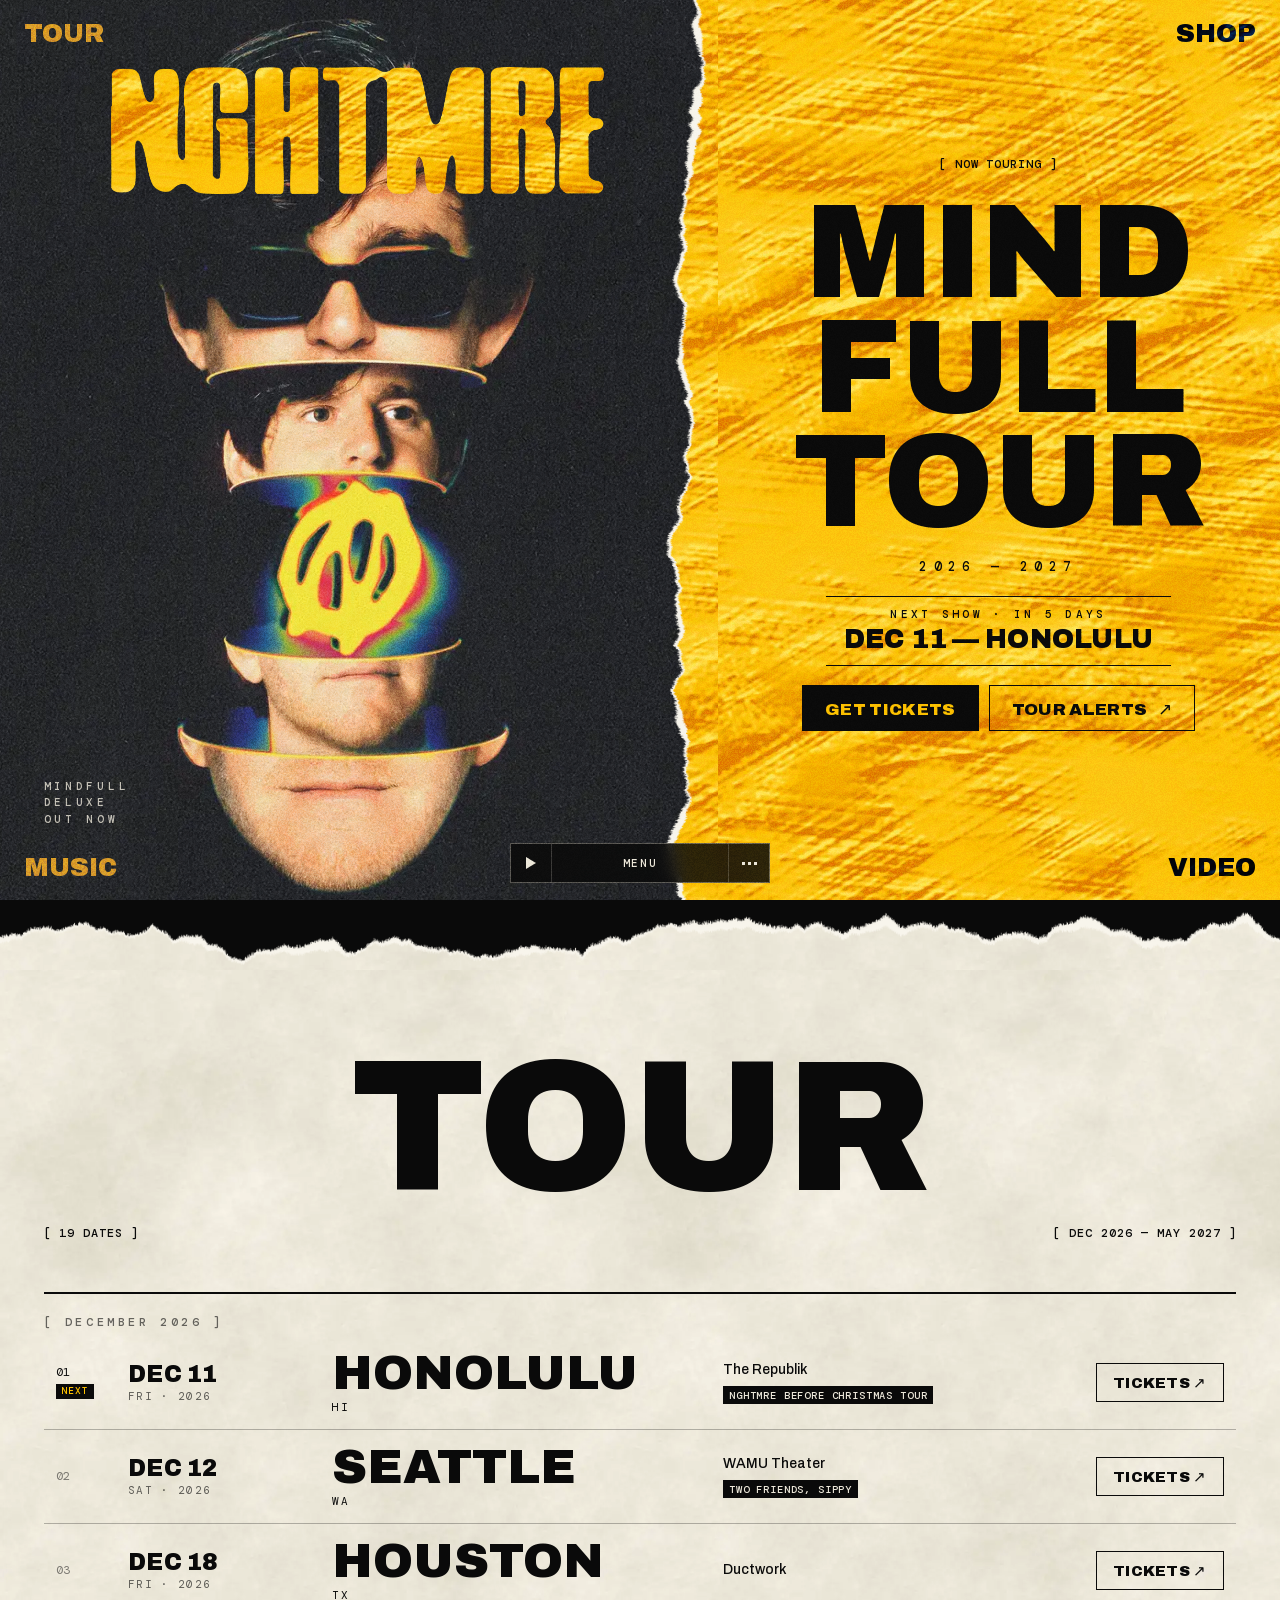
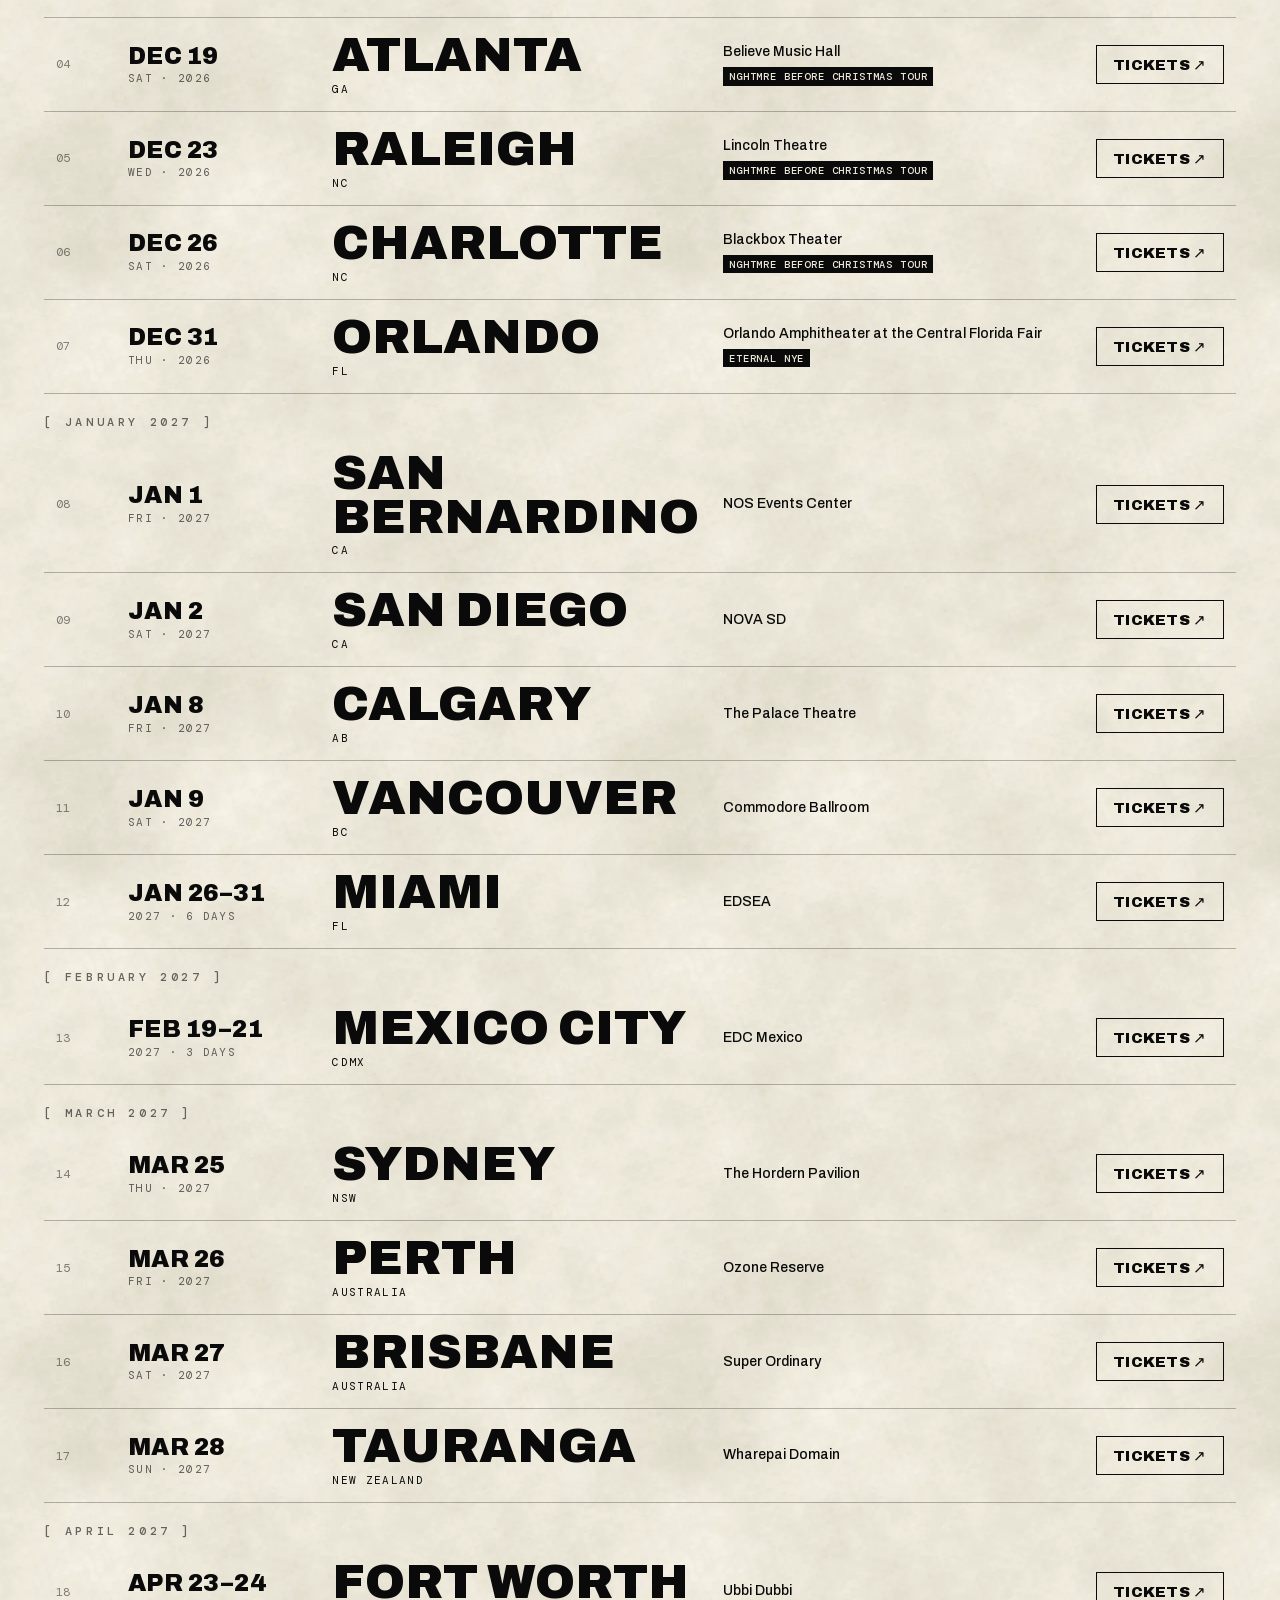
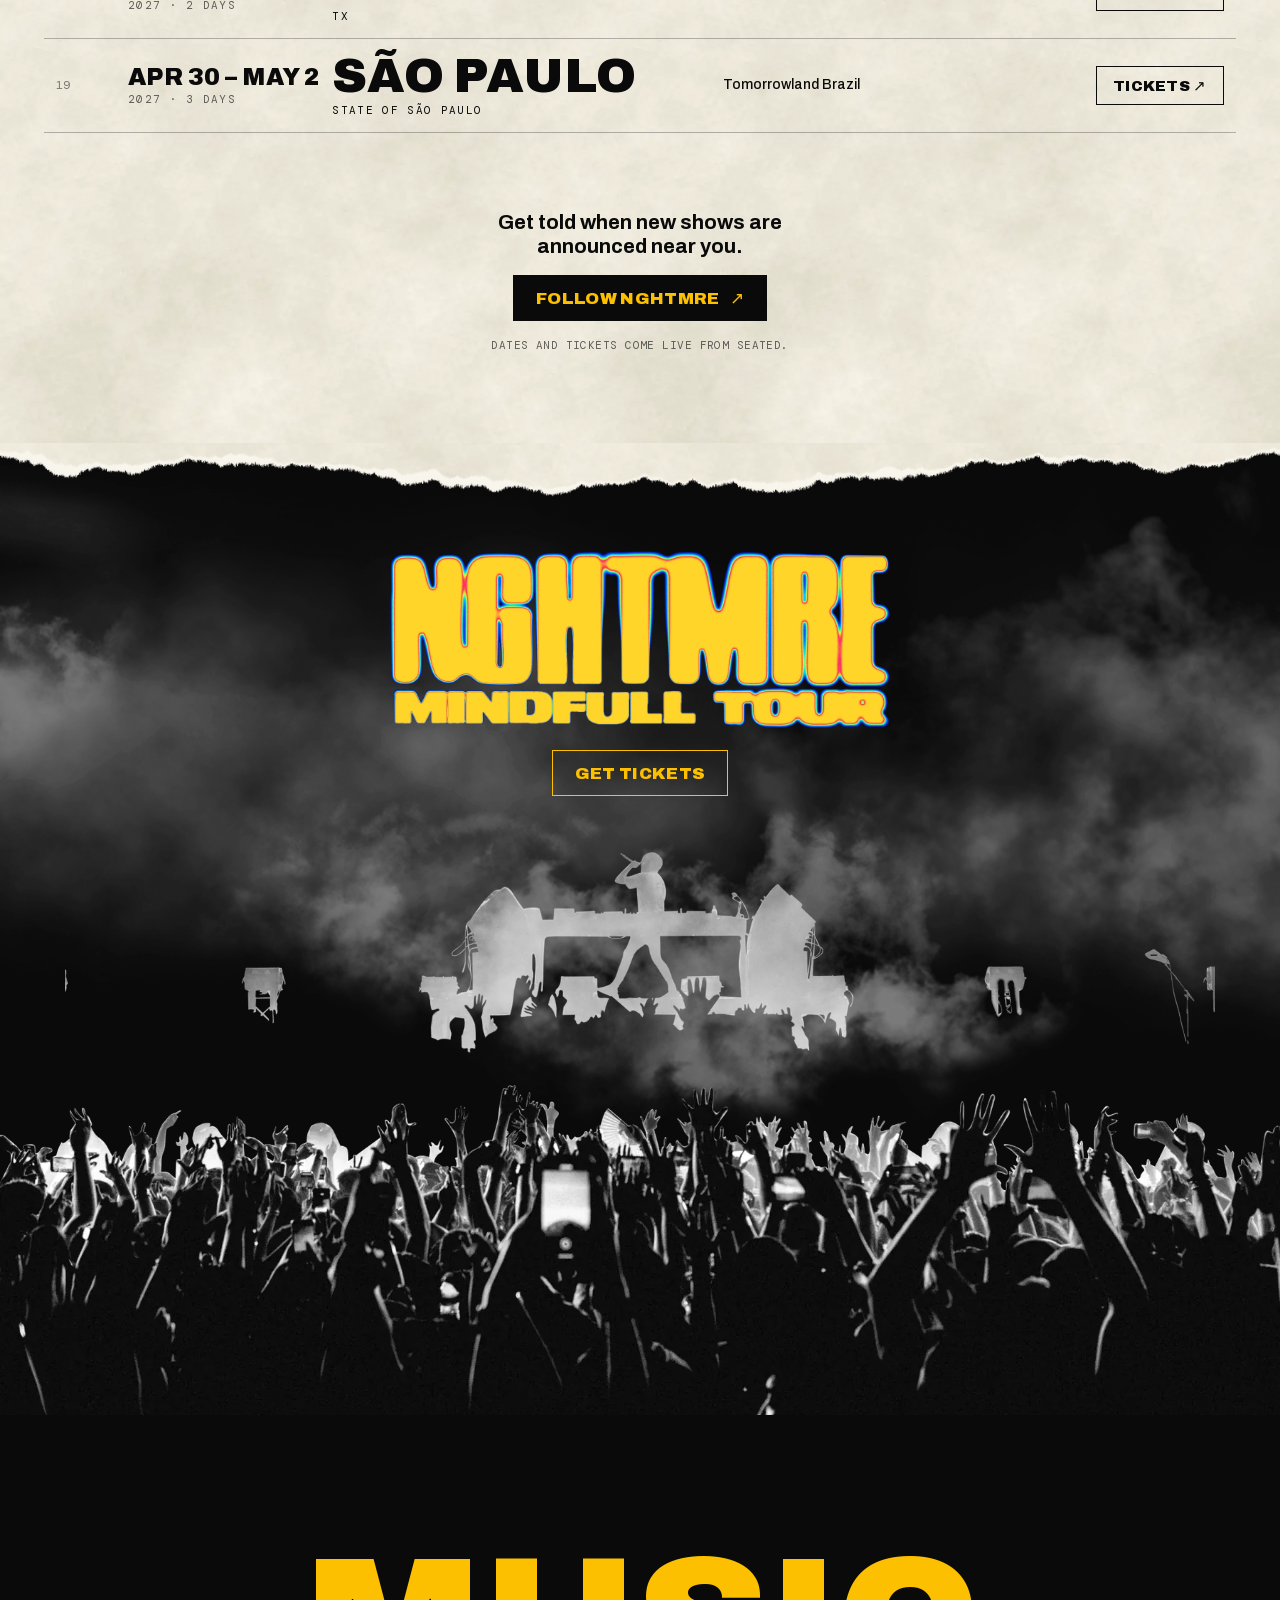
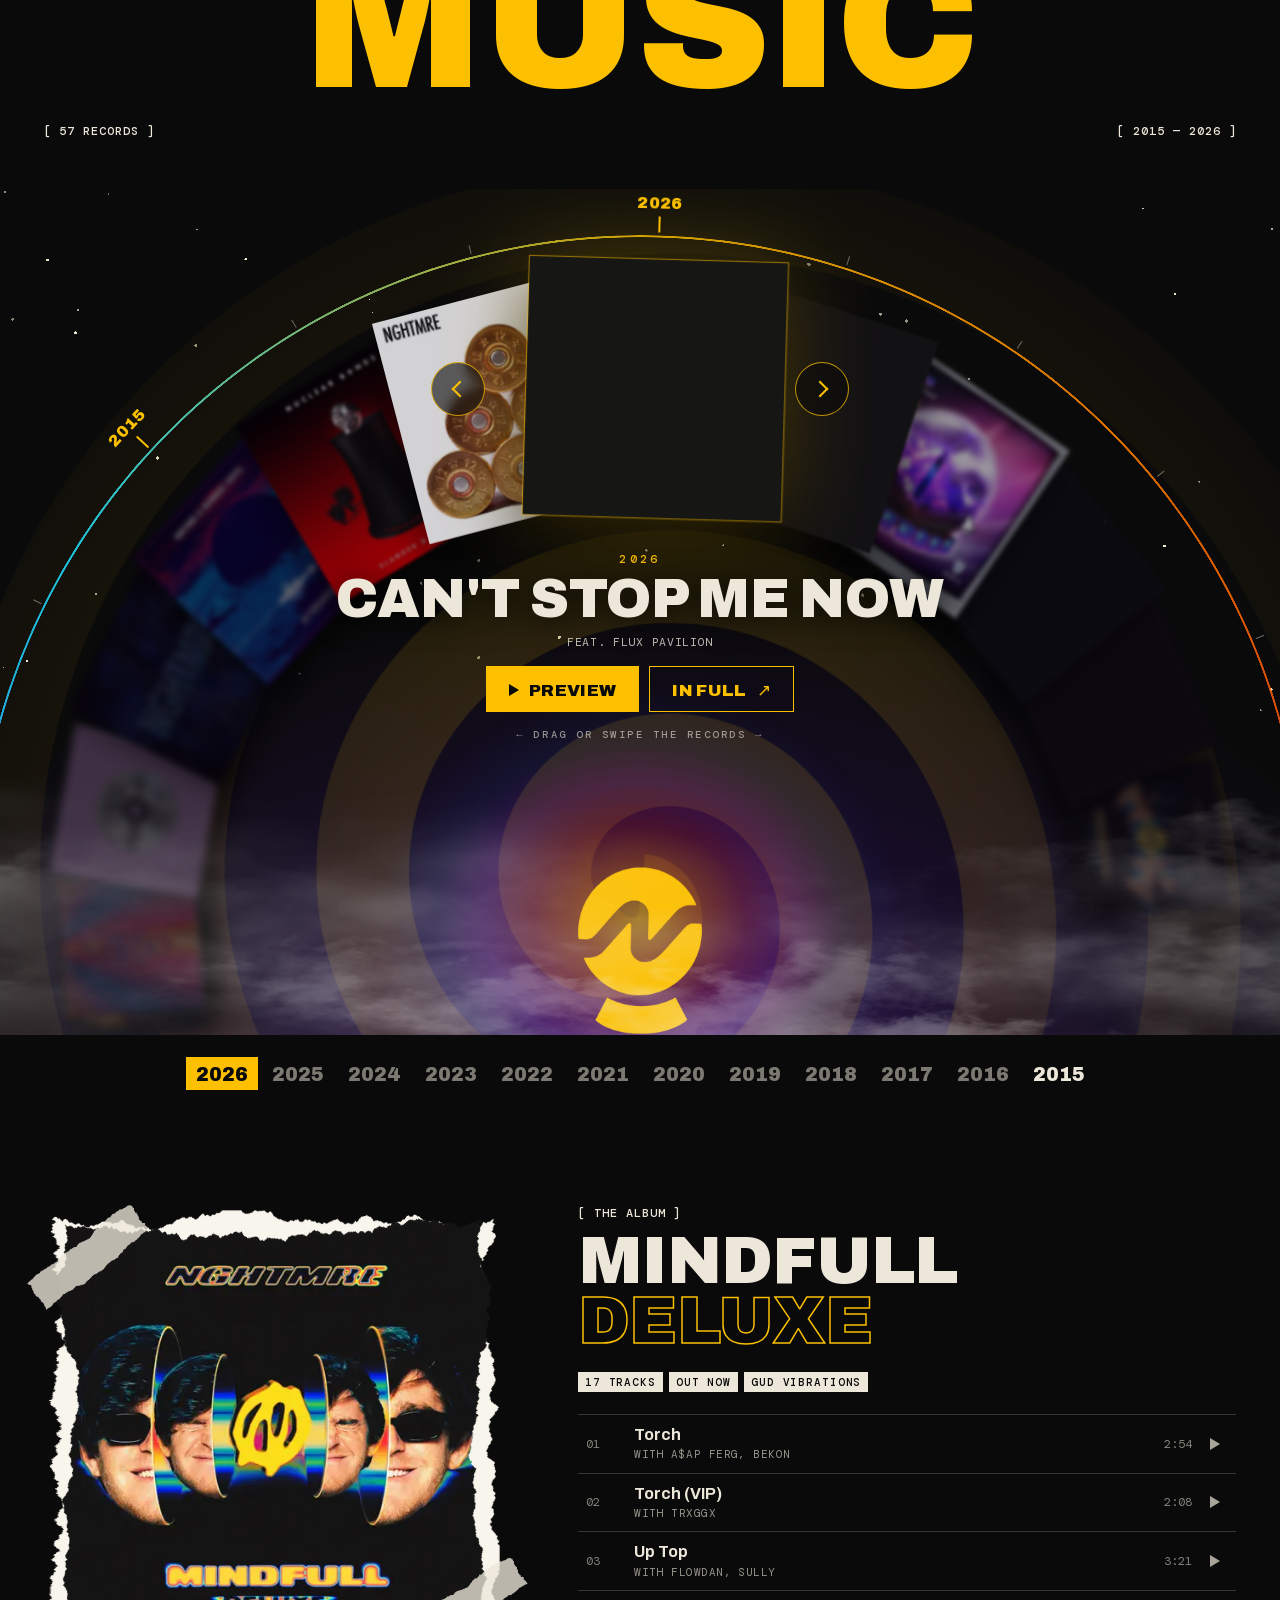
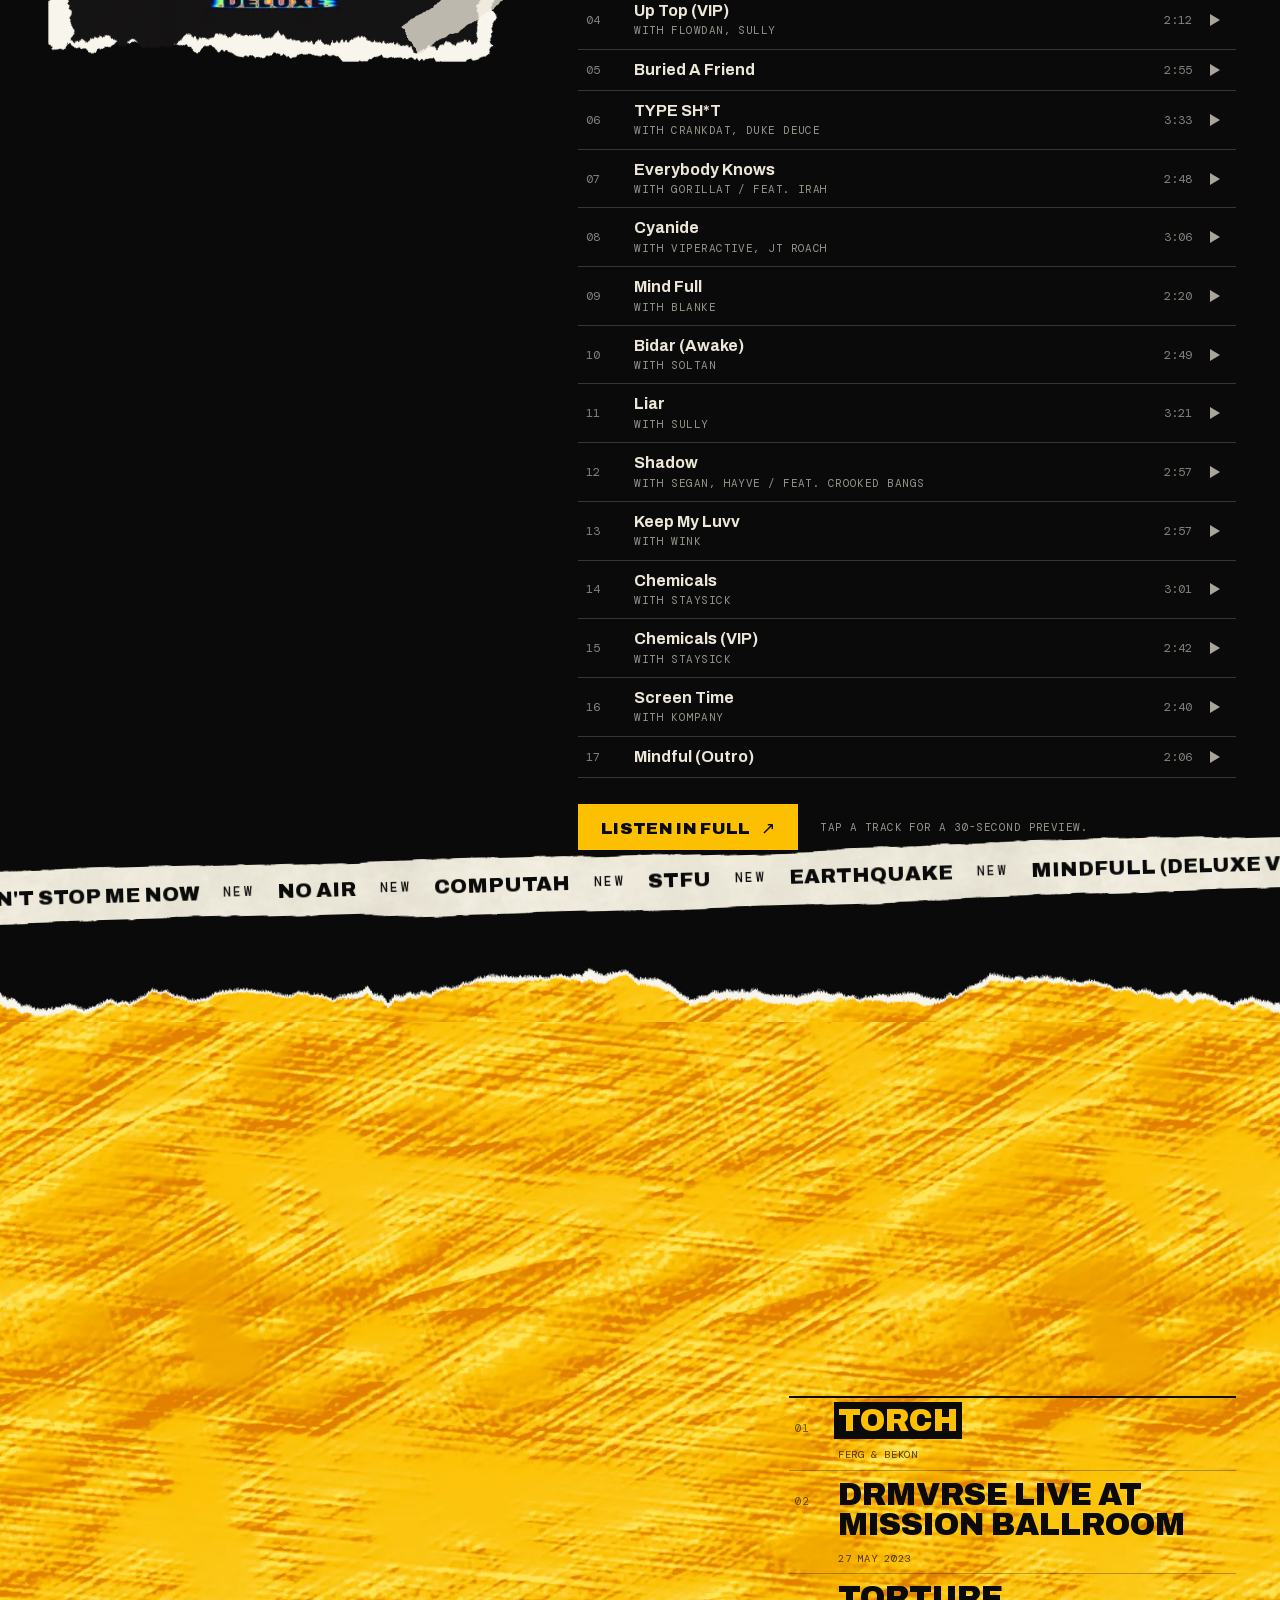
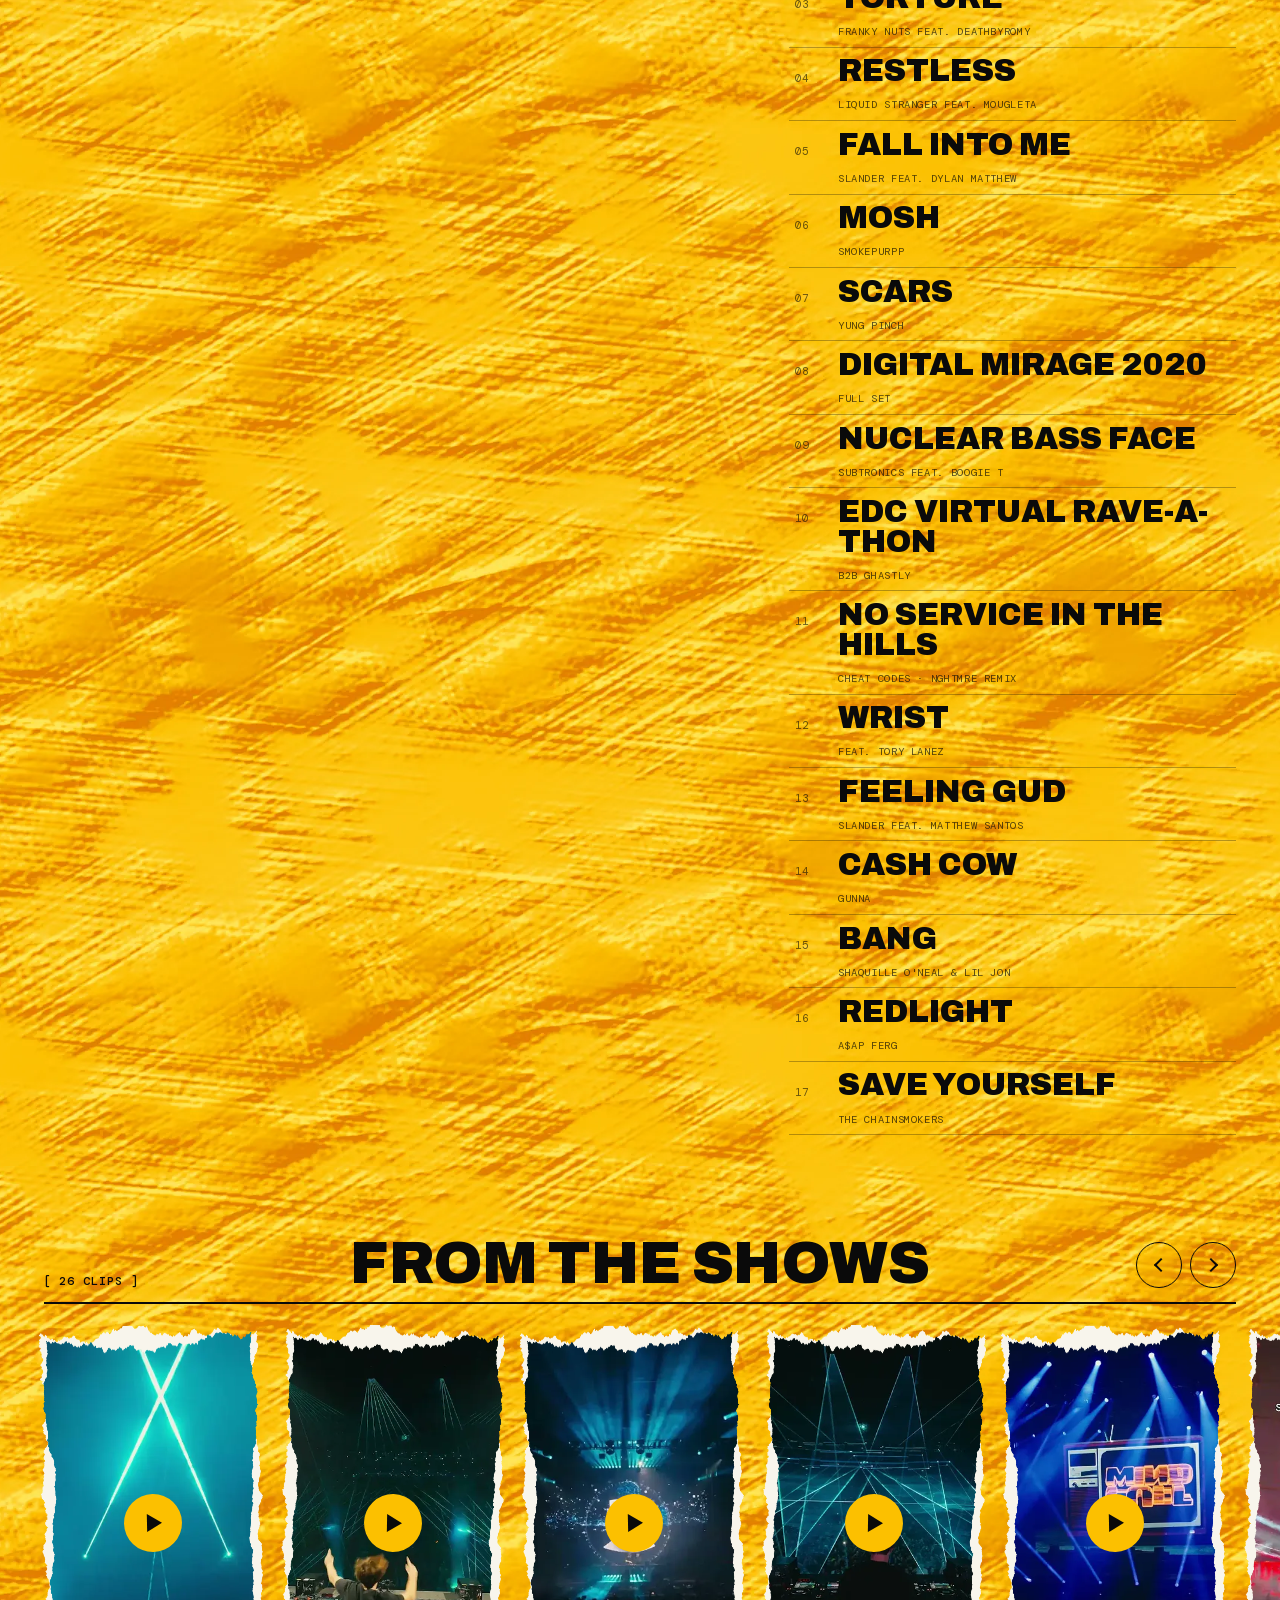
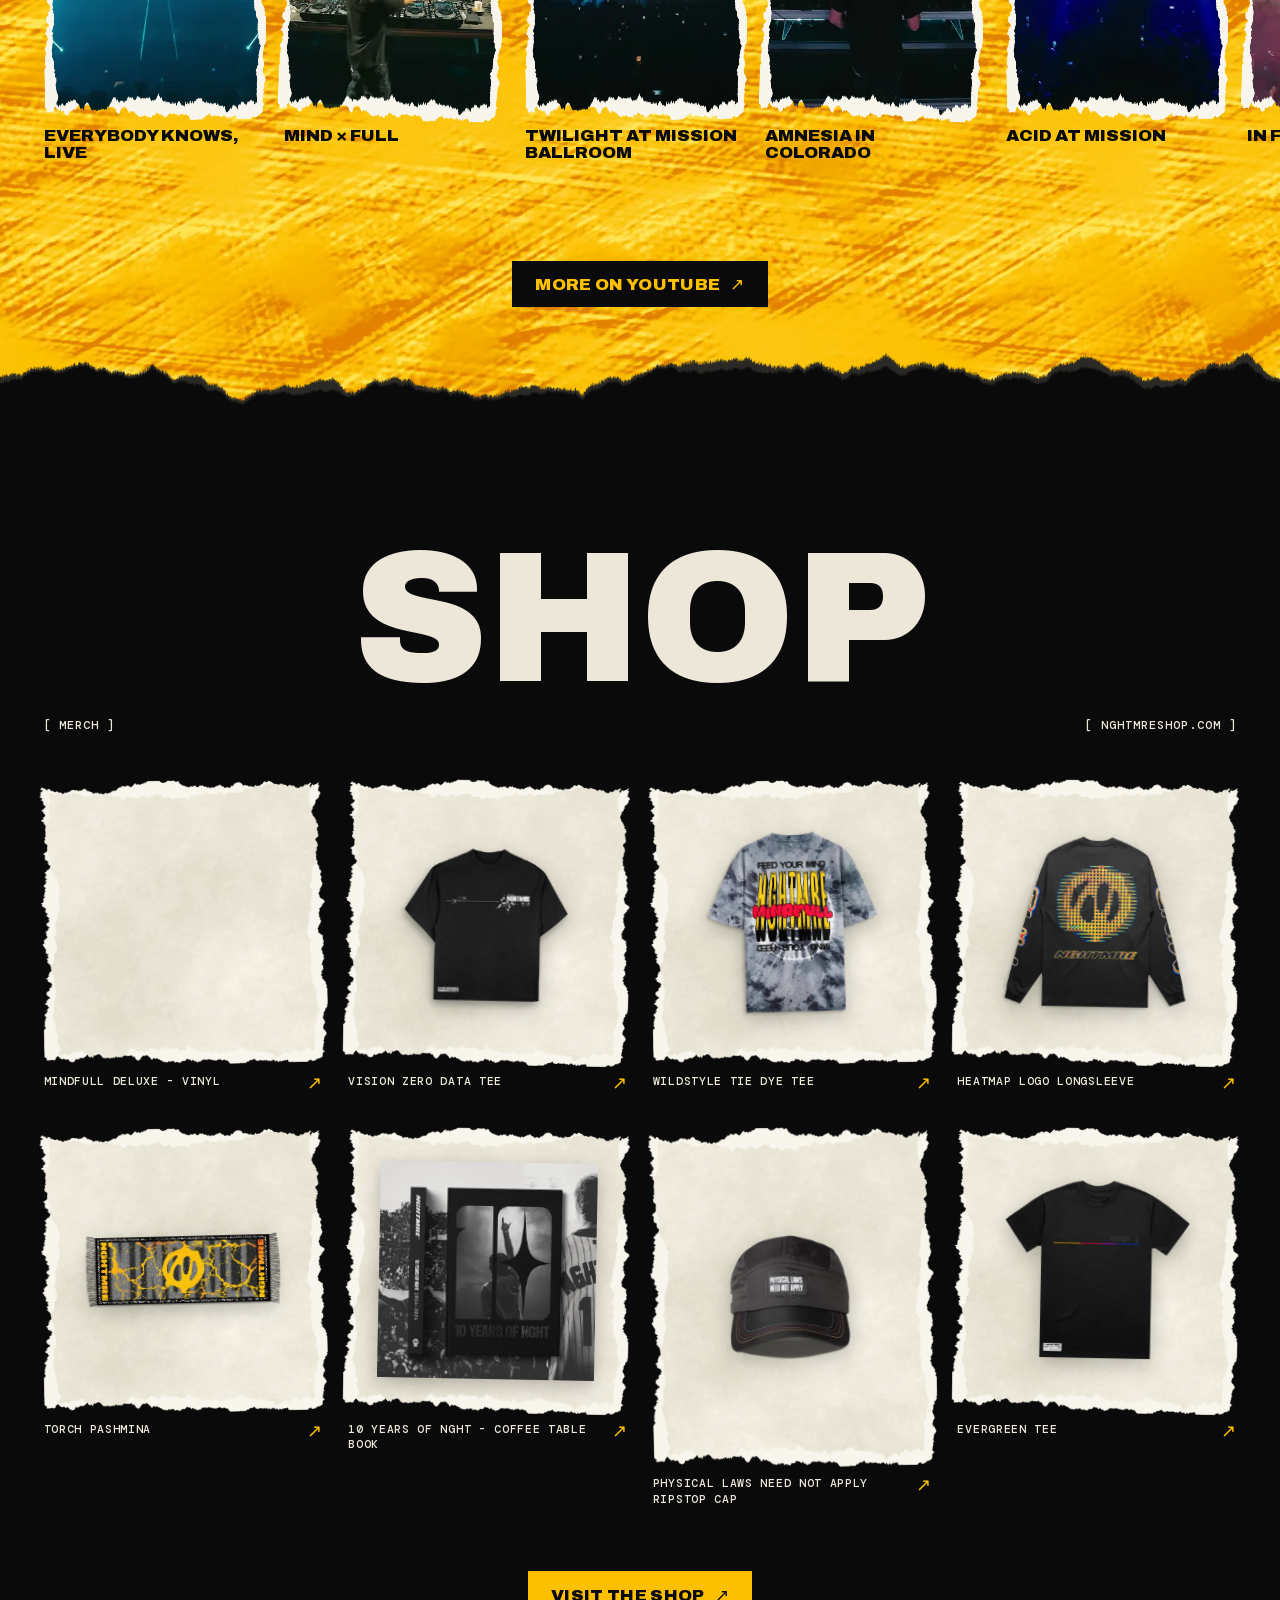
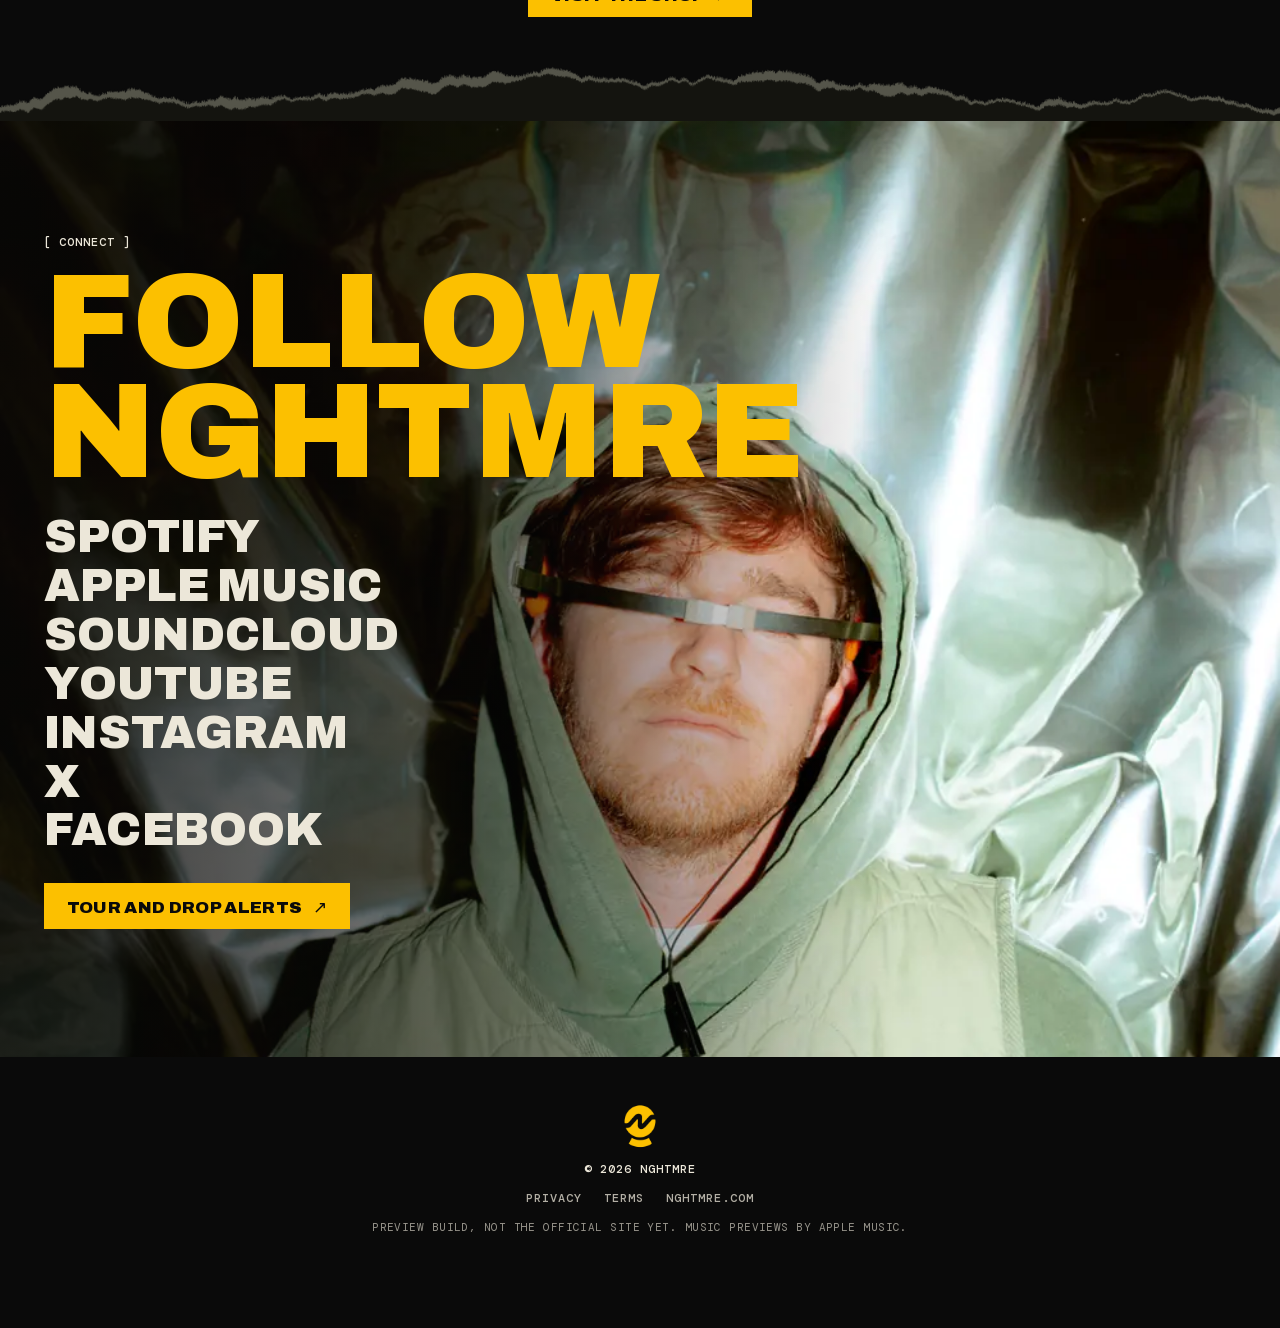
==== commit b6e38121: "NGHTMRE: his fonts, a dream wheel for the records, show clips, a working shop - Type: DusterTM, Boot" ====
--- a/index.html
+++ b/index.html
@@ -15,7 +15,9 @@
 <meta name="twitter:card" content="summary_large_image">
 <meta name="theme-color" content="#0a0a0a">
 <link rel="icon" href="data:image/svg+xml,%3Csvg xmlns='http://www.w3.org/2000/svg' viewBox='0 0 32 32'%3E%3Crect width='32' height='32' fill='%23fcc000'/%3E%3Cpath d='M8 23V9h3.400l6.200 8.200V9H21v14h-3.300l-6.300-8.300V23z' fill='%230a0a0a'/%3E%3C/svg%3E">
-<link rel="preload" href="fonts/archivo-var.woff2" as="font" type="font/woff2" crossorigin>
+<link rel="preconnect" href="https://nghtmre.com" crossorigin>
+<link rel="preload" href="https://nghtmre.com/cdn/shop/t/16/assets/DusterTM.woff" as="font" type="font/woff2" crossorigin>
+<link rel="preload" href="https://nghtmre.com/cdn/shop/t/16/assets/bootzy.woff" as="font" type="font/woff2" crossorigin>
 <link rel="preload" as="image" href="img/hero.webp" media="(min-width: 821px)">
 <link rel="preload" as="image" href="img/hero-m.webp" media="(max-width: 820px)">
 <link rel="stylesheet" href="css/styles.css">
@@ -36,6 +38,21 @@
   <a class="corner br" href="#video" data-sec="video">Video</a>
   <a class="nav-logo" href="#top" aria-label="NGHTMRE: back to the top"></a>
 </nav>
+
+<!-- the bag: what is picked from the shop, checked out on nghtmreshop.com -->
+<button class="bag-btn" id="bag-btn" type="button" aria-controls="bag" aria-expanded="false" hidden>Bag <b id="bag-n">0</b></button>
+<div class="bag" id="bag" role="dialog" aria-label="Your bag" hidden>
+  <div class="bag-head">
+    <span>Your bag</span>
+    <button class="bag-x" type="button" aria-label="Close the bag">&times;</button>
+  </div>
+  <ul class="bag-list" id="bag-list"></ul>
+  <div class="bag-foot">
+    <p class="bag-sum"><span>Subtotal</span> <b id="bag-sum">$0</b></p>
+    <a class="btn y solid bag-go" id="bag-go" href="https://nghtmreshop.com/cart" target="_blank" rel="noopener">Check out <span aria-hidden="true">&nearr;</span></a>
+    <p class="fine">Checkout is on nghtmreshop.com, NGHTMRE's own store. Shipping and tax are added there.</p>
+  </div>
+</div>
 
 <!-- bottom centre: the player and the dial -->
 <div id="dock">
@@ -93,7 +110,7 @@
       <span class="vtear" aria-hidden="true"></span>
       <div class="hero-copy">
         <p class="label">[ Now touring ]</p>
-        <h1 class="erode"><span class="sr">NGHTMRE: </span><span>Mind</span><span>full</span><span>Tour</span></h1>
+        <h1><span class="sr">NGHTMRE: </span><span>Mind</span><span>full</span><span>Tour</span></h1>
         <p class="spaced" id="hero-span">2026 &mdash; 2027</p>
         <a class="next" id="hero-next" href="#tour">
           <span class="next-k">Next show</span>
@@ -113,7 +130,7 @@
 
     <header class="sec-head">
       <p class="label" id="tour-count">[ Dates ]</p>
-      <h2 class="mega erode">Tour</h2>
+      <h2 class="mega">Tour</h2>
       <p class="label r" id="tour-span">[ 2026 &mdash; 27 ]</p>
     </header>
 
@@ -148,9 +165,35 @@
 <section id="music" class="music" data-sec="music">
   <header class="sec-head">
     <p class="label" id="music-count">[ Records ]</p>
-    <h2 class="mega erode">Music</h2>
+    <h2 class="mega">Music</h2>
     <p class="label r">[ 2015 &mdash; 2026 ]</p>
   </header>
+
+  <!-- every record, on a wheel that turns round his crystal ball -->
+  <div class="dream" id="dream">
+    <div class="dream-stage" id="dream-stage" tabindex="0" aria-roledescription="carousel" aria-label="Every record. Drag or swipe sideways, or use the left and right arrow keys, to turn the wheel.">
+      <span class="dream-sky" aria-hidden="true"></span>
+      <svg class="dream-swirl" id="dream-swirl" viewBox="-100 -100 200 200" aria-hidden="true"><g class="sw-idle"><g class="sw-play" id="dream-arm"></g></g></svg>
+      <div class="dream-rim" id="dream-rim" aria-hidden="true"></div>
+      <span class="dream-ball" aria-hidden="true"></span>
+      <ul class="dream-wheel" id="dream-wheel"></ul>
+      <img class="dream-fog f1" src="img/fog.webp" alt="" width="1400" height="738" loading="lazy">
+      <img class="dream-fog f2" src="img/fog.webp" alt="" width="1400" height="738" loading="lazy">
+      <button class="dream-turn back" type="button" aria-label="Turn the wheel back one record"><i aria-hidden="true"></i></button>
+      <button class="dream-turn fwd" type="button" aria-label="Turn the wheel on one record"><i aria-hidden="true"></i></button>
+      <div class="dream-now" id="dream-now" aria-live="polite">
+        <p class="dream-when" id="dream-when"></p>
+        <h3 class="dream-title" id="dream-title"></h3>
+        <p class="dream-who" id="dream-who"></p>
+        <div class="dream-btns">
+          <button class="btn y solid" type="button" id="dream-play"><span class="dp-i" aria-hidden="true"></span><span class="dp-t">Preview</span></button>
+          <a class="btn y" id="dream-link" href="#" target="_blank" rel="noopener">In full <span aria-hidden="true">&nearr;</span></a>
+        </div>
+        <p class="dream-hint" aria-hidden="true"><span>&larr;</span> Drag or swipe the records <span>&rarr;</span></p>
+      </div>
+    </div>
+    <ol class="dream-years" id="dream-years" aria-label="Jump to a year"></ol>
+  </div>
 
   <div class="album" id="album">
     <div class="album-art">
@@ -176,13 +219,16 @@
     </div>
   </div>
 
-  <div class="cat-head">
-    <p class="label">[ Every record ]</p>
-    <p class="label r">Tap a sleeve to hear it</p>
-  </div>
-  <ul class="cat" id="cat"></ul>
-  <div class="cat-more">
-    <button class="btn y" type="button" id="cat-all">View all</button>
+  <!-- the same records as a grid, for ?records=grid -->
+  <div class="grid-view" id="grid-view" hidden>
+    <div class="cat-head">
+      <p class="label">[ Every record ]</p>
+      <p class="label r">Tap a sleeve to hear it</p>
+    </div>
+    <ul class="cat" id="cat"></ul>
+    <div class="cat-more">
+      <button class="btn y" type="button" id="cat-all">View all</button>
+    </div>
   </div>
 </section>
 
@@ -195,7 +241,7 @@
 
   <header class="sec-head">
     <p class="label" id="video-count">[ Films ]</p>
-    <h2 class="mega erode">Video</h2>
+    <h2 class="mega">Video</h2>
     <p class="label r">[ Watch ]</p>
   </header>
 
@@ -206,6 +252,19 @@
     </div>
     <ol class="vid-list" id="vid-list"></ol>
   </div>
+  <!-- his YouTube Shorts: moments from the shows, played in the page -->
+  <div class="clips" id="clips">
+    <div class="clips-head">
+      <p class="label" id="clips-count">[ Clips ]</p>
+      <h3 class="clips-title">From the shows</h3>
+      <div class="clips-turn">
+        <button type="button" class="clips-b back" aria-label="Earlier clips"><i aria-hidden="true"></i></button>
+        <button type="button" class="clips-b fwd" aria-label="More clips"><i aria-hidden="true"></i></button>
+      </div>
+    </div>
+    <ul class="clips-run" id="clips-run"></ul>
+  </div>
+
   <div class="vid-more">
     <a class="btn solid" href="https://www.youtube.com/@NGHTMRE" target="_blank" rel="noopener">More on YouTube <span aria-hidden="true">&nearr;</span></a>
   </div>
@@ -217,8 +276,8 @@
 
   <header class="sec-head">
     <p class="label">[ Merch ]</p>
-    <h2 class="mega erode">Shop</h2>
-    <p class="label r">[ nghtmreshop.com ]</p>
+    <h2 class="mega">Shop</h2>
+    <p class="label r" id="shop-state">[ nghtmreshop.com ]</p>
   </header>
 
   <ul class="merch" id="merch"></ul>
@@ -237,7 +296,7 @@
 
   <div class="connect-in">
     <p class="label">[ Connect ]</p>
-    <h2 class="connect-title erode">Follow<br>NGHTMRE</h2>
+    <h2 class="connect-title">Follow<br>NGHTMRE</h2>
     <ul class="socials">
       <li><a href="https://open.spotify.com/artist/76M2Ekj8bG8W7X2nbx2CpF" target="_blank" rel="noopener"><span>Spotify</span></a></li>
       <li><a href="https://music.apple.com/us/artist/nghtmre/910641213" target="_blank" rel="noopener"><span>Apple Music</span></a></li>
--- a/css/styles.css
+++ b/css/styles.css
@@ -3,6 +3,14 @@
    picture after indigo-laboratory.it; the dial and hairline panels after
    theearthcries.com. */
 
+/* NGHTMRE's own type, loaded from nghtmre.com where his licence covers it:
+   DusterTM (the wide titles: MUSIC, VIDEOS, 2026 TOUR), Bootzy (the corner
+   links and buttons, "FOLLOW NGHTMRE") and Alte Haas Grotesk (the tour list).
+   Archivo stays as the fallback if nghtmre.com's files ever move. */
+@font-face { font-family: "DusterTM"; src: url(https://nghtmre.com/cdn/shop/t/16/assets/DusterTM.woff), url(https://nghtmre.com/cdn/shop/t/16/assets/DusterTM.otf); font-weight: 1 1000; font-display: swap; }
+@font-face { font-family: "Bootzy"; src: url(https://nghtmre.com/cdn/shop/t/16/assets/bootzy.woff), url(https://nghtmre.com/cdn/shop/t/16/assets/Bootzy.otf); font-weight: 1 1000; font-display: swap; }
+@font-face { font-family: "Alte Haas Grotesk"; src: url(https://nghtmre.com/cdn/shop/t/16/assets/AlteHaasGroteskRegular.woff); font-weight: 1 599; font-display: swap; }
+@font-face { font-family: "Alte Haas Grotesk"; src: url(https://nghtmre.com/cdn/shop/t/16/assets/AlteHaasGroteskBold.woff); font-weight: 600 1000; font-display: swap; }
 @font-face { font-family: "Archivo"; src: url(../fonts/archivo-var.woff2) format("woff2"); font-weight: 100 900; font-stretch: 62% 125%; font-display: swap; }
 @font-face { font-family: "DM Mono"; src: url(../fonts/dm-mono-400.woff2) format("woff2"); font-weight: 400; font-display: swap; }
 @font-face { font-family: "DM Mono"; src: url(../fonts/dm-mono-500.woff2) format("woff2"); font-weight: 500; font-display: swap; }
@@ -13,7 +21,9 @@
   --paper: #ece7d9;
   --fibre: #f8f5ec;
   --line: rgba(236, 231, 217, .2);
-  --sans: "Archivo", "Helvetica Neue", Arial, sans-serif;
+  --sans: "Alte Haas Grotesk", "Archivo", "Helvetica Neue", Arial, sans-serif;
+  --wide: "DusterTM", "Archivo", "Arial Black", sans-serif;     /* his titles */
+  --tall: "Bootzy", "Archivo", "Arial Narrow", sans-serif;      /* his links and buttons */
   --mono: "DM Mono", ui-monospace, "SF Mono", Menlo, monospace;
   --pad: clamp(16px, 3.4vw, 56px);
   --th: clamp(40px, 5.4vw, 84px);          /* height of a torn edge */
@@ -22,7 +32,7 @@
 
 *, *::before, *::after { box-sizing: border-box; }
 html { -webkit-text-size-adjust: 100%; scroll-behavior: smooth; scroll-padding-top: 0; }
-body { margin: 0; background: var(--ink); color: var(--paper); font-family: var(--sans); font-size: 16px; line-height: 1.4; -webkit-font-smoothing: antialiased; overflow-x: hidden; }
+body { margin: 0; background: var(--ink); color: var(--paper); font-family: var(--sans); font-size: 16px; line-height: 1.4; -webkit-font-smoothing: antialiased; font-synthesis: none; overflow-x: hidden; }
 img { display: block; max-width: 100%; height: auto; }
 a { color: inherit; }
 button { font: inherit; color: inherit; background: none; border: 0; padding: 0; cursor: pointer; }
@@ -44,7 +54,7 @@
 .fine { font: 400 11px/1.5 var(--mono); letter-spacing: .04em; text-transform: uppercase; opacity: .62; }
 .spaced { font: 500 clamp(11px, 1vw, 14px)/1.3 var(--mono); letter-spacing: .5em; text-transform: uppercase; }
 
-.btn { display: inline-flex; align-items: center; gap: .6em; min-height: 46px; padding: 0 22px; border: 1.5px solid currentColor; font: 500 13px/1 var(--mono); letter-spacing: .1em; text-transform: uppercase; text-decoration: none; white-space: nowrap; transition: background .18s, color .18s, transform .18s; }
+.btn { display: inline-flex; align-items: center; gap: .6em; min-height: 46px; padding: 2px 22px 0; border: 1.5px solid currentColor; font: 900 17px/1 var(--tall); letter-spacing: .02em; text-transform: uppercase; text-decoration: none; white-space: nowrap; transition: background .18s, color .18s, transform .18s; }
 .btn.solid { background: var(--ink); color: var(--y); border-color: var(--ink); }
 .btn:hover { background: var(--ink); color: var(--y); transform: translate(-2px, -2px); box-shadow: 4px 4px 0 currentColor; }
 .btn.solid:hover { background: transparent; color: var(--ink); box-shadow: 4px 4px 0 var(--ink); }
@@ -88,12 +98,12 @@
 .sec-head { display: grid; grid-template-columns: 1fr 1fr; align-items: end; gap: 14px 16px; padding: clamp(56px, 9vw, 130px) var(--pad) clamp(28px, 4vw, 60px); }
 .sec-head .r { text-align: right; }
 .sec-head .label { white-space: nowrap; }
-.mega { font: 900 clamp(4.2rem, 19vw, 19rem)/.74 var(--sans); font-stretch: 125%; letter-spacing: -.045em; text-transform: uppercase; text-align: center; padding: .06em .04em .02em; grid-column: 1 / -1; grid-row: 1; min-width: 0; }
+.mega { font: 900 clamp(3.4rem, 14.6vw, 15rem)/.86 var(--wide); letter-spacing: -.01em; text-transform: uppercase; text-align: center; padding: .08em .04em .02em; grid-column: 1 / -1; grid-row: 1; min-width: 0; }
 
 /* ---------- the four corners ---------- */
 
 #nav .corner, .nav-logo { position: fixed; z-index: 60; mix-blend-mode: difference; }
-#nav .corner { color: var(--y); font: 800 clamp(1rem, 1.75vw, 1.7rem)/1 var(--sans); font-stretch: 118%; letter-spacing: -.03em; text-transform: uppercase; text-decoration: none; padding: .16em .3em .12em; transition: background .15s, color .15s; }
+#nav .corner { color: var(--y); font: 900 clamp(1.15rem, 2vw, 1.95rem)/1 var(--tall); letter-spacing: 0; text-transform: uppercase; text-decoration: none; padding: .16em .3em .12em; transition: background .15s, color .15s; }
 #nav .tl { left: var(--edge); top: var(--edge); }
 #nav .tr { right: var(--edge); top: var(--edge); }
 #nav .bl { left: var(--edge); bottom: var(--edge); }
@@ -125,7 +135,7 @@
 .dial-head { display: grid; grid-template-columns: 42px 1fr 42px; align-items: center; height: 42px; border-bottom: 1px solid var(--line); text-align: center; }
 .dial-sq { width: 9px; height: 9px; background: var(--paper); justify-self: center; }
 .dial-title { opacity: .7; }
-.dial-x { font: 400 22px/1 var(--sans); height: 100%; }
+.dial-x { font: 400 22px/1 Arial, sans-serif; height: 100%; }
 .dial-x:hover { color: var(--y); }
 .dial-face { position: relative; height: 300px; overflow: hidden; }
 .dial-wheel { position: absolute; left: 50%; top: 50%; width: 0; height: 0; transform: rotate(var(--rot, 0deg)); transition: transform .5s cubic-bezier(.3, 1.2, .4, 1); }
@@ -162,12 +172,12 @@
 .vtear::before { background: var(--fibre); -webkit-mask-image: url(../tex/vtear-a-f.png); mask-image: url(../tex/vtear-a-f.png); }
 .vtear::after { background: var(--y) url(../tex/paint.webp) center / 900px; -webkit-mask-image: url(../tex/vtear-a.png); mask-image: url(../tex/vtear-a.png); }
 .hero-copy { display: grid; grid-template-columns: minmax(0, 1fr); justify-items: center; gap: clamp(12px, 2.2vh, 24px); text-align: center; width: 100%; }
-.hero h1 { font: 900 min(11.2vw, 19.5vh)/.76 var(--sans); font-stretch: 125%; letter-spacing: -.05em; text-transform: uppercase; padding: .04em .06em 0; }
+.hero h1 { font: 900 min(10.4vw, 17.5vh)/.86 var(--wide); letter-spacing: -.01em; text-transform: uppercase; padding: .04em .06em 0; }
 .hero h1 span:not(.sr) { display: block; }
 .next { display: grid; gap: 6px; padding: 12px 18px; border-top: 1.5px solid var(--ink); border-bottom: 1.5px solid var(--ink); text-decoration: none; min-width: min(100%, 300px); transition: background .18s, color .18s; }
 .next:hover { background: var(--ink); color: var(--y); }
 .next-k { font: 500 11px/1 var(--mono); letter-spacing: .3em; text-transform: uppercase; }
-.next-v { font: 800 clamp(1.1rem, 1.9vw, 1.7rem)/1 var(--sans); font-stretch: 62%; letter-spacing: .01em; text-transform: uppercase; }
+.next-v { font: 900 clamp(1.25rem, 2.1vw, 1.95rem)/1 var(--tall); letter-spacing: .01em; text-transform: uppercase; }
 .hero-btns { display: flex; flex-wrap: wrap; justify-content: center; gap: 10px; }
 
 /* ---------- tour: a paper sheet that slides up over the landing ---------- */
@@ -183,14 +193,14 @@
 .show a:hover::before, .show a:focus-visible::before { clip-path: inset(0 0 0 0); }
 .show-n { font: 400 12px/1 var(--mono); opacity: .5; }
 .show-date { display: grid; gap: 5px; }
-.show-date b { font: 800 clamp(1.15rem, 1.7vw, 1.5rem)/1 var(--sans); font-stretch: 62%; letter-spacing: .02em; text-transform: uppercase; white-space: nowrap; }
+.show-date b { font: 900 clamp(1.25rem, 1.85vw, 1.65rem)/1 var(--tall); letter-spacing: .02em; text-transform: uppercase; white-space: nowrap; }
 .show-date i { font: 400 11px/1 var(--mono); font-style: normal; letter-spacing: .12em; text-transform: uppercase; opacity: .62; }
-.show-city { font: 800 clamp(1.7rem, 3.5vw, 3.3rem)/.9 var(--sans); font-stretch: 62%; text-transform: uppercase; transition: transform .32s cubic-bezier(.3, .8, .3, 1); }
+.show-city { font: 900 clamp(1.85rem, 3.8vw, 3.6rem)/.9 var(--tall); text-transform: uppercase; transition: transform .32s cubic-bezier(.3, .8, .3, 1); }
 .show-city small { display: block; margin-top: 6px; font: 400 11px/1.2 var(--mono); letter-spacing: .12em; }
 .show a:hover .show-city { transform: translateX(10px); }
 .show-venue { font: 500 14px/1.3 var(--sans); }
 .show-venue em { display: table; margin-top: 6px; padding: 3px 6px 2px; background: var(--ink); color: var(--paper); font: 500 10.5px/1.25 var(--mono); font-style: normal; letter-spacing: .08em; text-transform: uppercase; }
-.show-cta { padding: 12px 16px; border: 1.5px solid var(--ink); font: 500 12px/1 var(--mono); letter-spacing: .12em; text-transform: uppercase; white-space: nowrap; transition: background .18s, color .18s; }
+.show-cta { padding: 12px 16px 10px; border: 1.5px solid var(--ink); font: 900 15px/1 var(--tall); letter-spacing: .02em; text-transform: uppercase; white-space: nowrap; transition: background .18s, color .18s; }
 .show a:hover .show-cta { background: var(--ink); color: var(--y); }
 .show.next-up .show-n { opacity: 1; }
 .show.next-up .show-n::after { content: "Next"; display: table; margin-top: 6px; padding: 3px 5px 2px; background: var(--ink); color: var(--y); font: 500 9.5px/1 var(--mono); letter-spacing: .1em; text-transform: uppercase; }
@@ -217,7 +227,7 @@
 .album-art img { aspect-ratio: 1; object-fit: cover; }
 .tape.t1 { left: -7%; top: 5%; transform: rotate(-38deg); }
 .tape.t2 { right: -8%; bottom: 7%; transform: rotate(-33deg); }
-.album-title { margin-top: 12px; font: 900 clamp(2.4rem, 6.2vw, 6rem)/.82 var(--sans); font-stretch: 125%; letter-spacing: -.04em; text-transform: uppercase; }
+.album-title { margin-top: 12px; font: 900 clamp(2.2rem, 5.2vw, 5rem)/.9 var(--wide); letter-spacing: -.01em; text-transform: uppercase; }
 .album-title em { display: block; font-style: normal; color: transparent; -webkit-text-stroke: 1.5px var(--y); }
 .specs { display: flex; flex-wrap: wrap; gap: 6px; margin: 20px 0 22px; }
 .specs span { display: block; padding: 4px 7px 3px; background: var(--paper); color: var(--ink); font: 500 11px/1.2 var(--mono); letter-spacing: .08em; text-transform: uppercase; }
@@ -252,11 +262,92 @@
 .sleeve-l { font: 500 12px/1.2 var(--mono); text-decoration: none; padding: 0 2px; align-self: start; }
 .sleeve-l:hover { color: var(--y); }
 .cat-more { display: grid; justify-items: center; margin-top: clamp(30px, 4vw, 54px); }
+.grid-view { padding-bottom: 10px; }
+
+/* ---------- every record: a wheel that turns round his crystal ball ----------
+   The records ride a half circle, like the platter of a CDJ. The front one is
+   sharp and lit; the rest shrink, blur and darken as they sink into the fog,
+   the way a dream goes out of focus. A hypnotic spiral turns with the wheel
+   (and spins on its own while a preview plays), the rim glows in the heat-map
+   colours of the Mindfull artwork, and the years sit on the rim like a clock. */
+
+.dream { margin: 0 0 clamp(70px, 9vw, 130px); }
+.dream-stage { position: relative; height: clamp(620px, 94vh, 940px); overflow: hidden; touch-action: pan-y; -webkit-user-select: none; user-select: none; cursor: grab; outline: none; isolation: isolate; }
+.dream-stage.grabbing { cursor: grabbing; }
+.dream-stage:focus-visible { box-shadow: inset 0 0 0 2px var(--y); }
+
+.dream-sky { position: absolute; inset: 0; z-index: 0; background: radial-gradient(90% 75% at 50% 100%, rgba(108, 44, 190, .42) 0%, rgba(52, 20, 104, .3) 34%, rgba(10, 10, 10, 0) 70%); }
+.dream-sky::before, .dream-sky::after { content: ""; position: absolute; inset: 0; background-image: var(--stars-a); animation: twinkle 4.6s ease-in-out infinite alternate; }
+.dream-sky::after { background-image: var(--stars-b); animation-duration: 7.3s; animation-delay: -3s; }
+@keyframes twinkle { from { opacity: .25; } to { opacity: 1; } }
+
+.dream-swirl { position: absolute; left: 50%; top: var(--hub); z-index: 1; width: calc(var(--rr) * 2.5); height: calc(var(--rr) * 2.5); margin: calc(var(--rr) * -1.25) 0 0 calc(var(--rr) * -1.25); color: var(--y); opacity: .13; pointer-events: none; -webkit-mask: radial-gradient(closest-side, #000 30%, rgba(0, 0, 0, .5) 62%, transparent 100%); mask: radial-gradient(closest-side, #000 30%, rgba(0, 0, 0, .5) 62%, transparent 100%); will-change: transform; }
+.sw-idle { animation: spin 140s linear infinite; }
+.sw-play { animation: spin 7s linear infinite; animation-play-state: paused; }
+.playing .sw-play { animation-play-state: running; }
+@keyframes spin { to { transform: rotate(-360deg); } }
+
+.dream-rim { position: absolute; left: 50%; top: var(--hub); z-index: 2; width: 0; height: 0; pointer-events: none; will-change: transform; }
+.rim-ring { position: absolute; left: calc(var(--rr) * -1); top: calc(var(--rr) * -1); width: calc(var(--rr) * 2); height: calc(var(--rr) * 2); border-radius: 50%; background: conic-gradient(#fcc000, #ff6a00, #ff1f4b, #c02cff, #2f6bff, #22e4ff, #fcc000); -webkit-mask: radial-gradient(closest-side, transparent calc(100% - 2.5px), #000 calc(100% - 2px), #000 100%, transparent 100%); mask: radial-gradient(closest-side, transparent calc(100% - 2.5px), #000 calc(100% - 2px), #000 100%, transparent 100%); opacity: .85; }
+.rim-t { position: absolute; left: -.5px; top: 0; width: 1px; height: 9px; background: rgba(236, 231, 217, .42); transform-origin: 50% 0; visibility: hidden; }
+.rim-t.y { height: 16px; width: 2px; left: -1px; background: var(--y); }
+.rim-t b { position: absolute; left: 50%; bottom: calc(100% + 5px); transform: translateX(-50%); font: 900 16px/1 var(--tall); letter-spacing: .02em; color: var(--y); white-space: nowrap; }
+
+/* his mark, a crystal ball, glowing at the hub */
+.dream-ball { position: absolute; left: 50%; bottom: calc(var(--b) * -.04); z-index: 4; width: var(--b); height: var(--b); margin-left: calc(var(--b) / -2); pointer-events: none; }
+.dream-ball::before { content: ""; position: absolute; left: -95%; right: -95%; top: -95%; bottom: -60%; border-radius: 50%; background: radial-gradient(closest-side, rgba(252, 192, 0, .5) 0%, rgba(255, 106, 0, .34) 22%, rgba(255, 31, 75, .2) 40%, rgba(192, 44, 255, .16) 58%, rgba(47, 107, 255, .07) 76%, transparent 100%); animation: breathe 6s ease-in-out infinite alternate; }
+.dream-ball::after { content: ""; position: absolute; inset: 0; background: var(--y); -webkit-mask: url(../img/mark.png) center / contain no-repeat; mask: url(../img/mark.png) center / contain no-repeat; filter: drop-shadow(0 0 18px rgba(252, 192, 0, .55)); }
+.playing .dream-ball::before { animation-duration: 1.2s; }
+@keyframes breathe { from { transform: scale(.9); opacity: .75; } to { transform: scale(1.06); opacity: 1; } }
+
+.dream-wheel { position: absolute; left: 50%; top: var(--hub); z-index: 3; width: 0; height: 0; }
+.dr { position: absolute; left: calc(var(--s) / -2); top: calc(var(--s) / -2); width: var(--s); height: var(--s); visibility: hidden; will-change: transform; }
+.dr-b { position: relative; display: block; width: 100%; height: 100%; background: #161614; box-shadow: 0 20px 44px rgba(0, 0, 0, .65); filter: blur(var(--bl, 0px)); cursor: inherit; }
+.dr-b img { width: 100%; height: 100%; object-fit: cover; pointer-events: none; -webkit-user-drag: none; }
+.dr-b::after { content: ""; position: absolute; inset: 0; background: #08040f; opacity: var(--dim, 0); pointer-events: none; }
+.dr-b::before { content: ""; position: absolute; left: 50%; top: 50%; z-index: 1; width: 74px; height: 74px; margin: -37px; border-radius: 50%; background: rgba(10, 10, 10, .55) url("data:image/svg+xml,%3Csvg xmlns='http://www.w3.org/2000/svg' viewBox='0 0 24 24'%3E%3Cpath d='M8 5v14l11-7z' fill='%23fcc000'/%3E%3C/svg%3E") center / 34px no-repeat; border: 1.5px solid rgba(252, 192, 0, .8); opacity: 0; transform: scale(.85); transition: opacity .2s, transform .2s; -webkit-backdrop-filter: blur(4px); backdrop-filter: blur(4px); }
+.dr.front .dr-b { cursor: pointer; box-shadow: 0 0 0 1px rgba(252, 192, 0, .55), 0 0 80px rgba(252, 192, 0, .26), 0 30px 60px rgba(0, 0, 0, .7); }
+.dr.front .dr-b:hover::before, .dr.front.is-playing .dr-b::before { opacity: 1; transform: none; }
+.dr.front.is-playing .dr-b::before { background-image: url("data:image/svg+xml,%3Csvg xmlns='http://www.w3.org/2000/svg' viewBox='0 0 24 24'%3E%3Cpath d='M7 6h3.6v12H7zM13.4 6H17v12h-3.6z' fill='%23fcc000'/%3E%3C/svg%3E"); opacity: 0; }
+.dr.front.is-playing .dr-b:hover::before { opacity: 1; }
+.dr.is-playing .dr-b { animation: dreampulse 1.9s ease-in-out infinite; }
+@keyframes dreampulse { 0%, 100% { box-shadow: 0 0 0 1px rgba(252, 192, 0, .7), 0 0 60px rgba(252, 192, 0, .22), 0 30px 60px rgba(0, 0, 0, .7); } 50% { box-shadow: 0 0 0 2px rgba(252, 192, 0, .95), 0 0 120px rgba(255, 106, 0, .42), 0 30px 60px rgba(0, 0, 0, .7); } }
+
+.dream-fog { position: absolute; left: -20%; bottom: -12%; z-index: 5; width: 140%; height: 46%; max-width: none; object-fit: fill; opacity: .34; pointer-events: none; animation: fog 40s linear infinite alternate; }
+.dream-fog.f2 { bottom: -20%; height: 38%; opacity: .2; animation: fog2 56s linear infinite alternate; }
+@keyframes fog2 { from { transform: scaleX(-1) translateX(-5%); } to { transform: scaleX(-1) translateX(5%); } }
+
+.dream-turn { position: absolute; top: calc(var(--top) + var(--s) / 2); z-index: 7; width: 54px; height: 54px; margin-top: -27px; border-radius: 50%; border: 1.5px solid rgba(252, 192, 0, .75) !important; background: rgba(10, 10, 10, .6) !important; display: grid; place-items: center; -webkit-backdrop-filter: blur(6px); backdrop-filter: blur(6px); transition: background .18s, transform .18s; }
+.dream-turn.back { left: calc(50% - var(--s) * .54 - 78px); }
+.dream-turn.fwd { left: calc(50% + var(--s) * .54 + 24px); }
+.dream-turn:hover { background: var(--y) !important; }
+.dream-turn i { width: 12px; height: 12px; border-left: 2px solid var(--y); border-bottom: 2px solid var(--y); transform: translateX(2px) rotate(45deg); }
+.dream-turn.fwd i { transform: translateX(-2px) rotate(-135deg); }
+.dream-turn:hover i { border-color: var(--ink); }
+
+.dream-now { position: absolute; left: 50%; top: calc(var(--top) + var(--s) * 1.08 + 24px); z-index: 7; width: min(640px, calc(100% - 2 * var(--pad))); transform: translateX(-50%); display: grid; justify-items: center; gap: 10px; text-align: center; pointer-events: none; }
+.dream-now a, .dream-now button { pointer-events: auto; }
+.dream-when { font: 500 11.5px/1 var(--mono); letter-spacing: .3em; text-transform: uppercase; color: var(--y); }
+.dream-title { max-width: 100%; font: 900 clamp(2rem, 4.3vw, 4.2rem)/.9 var(--tall); text-transform: uppercase; color: var(--paper); text-shadow: 0 2px 30px rgba(0, 0, 0, .85); overflow-wrap: anywhere; }
+.dream-who { min-height: 1.35em; font: 400 11.5px/1.35 var(--mono); letter-spacing: .06em; text-transform: uppercase; opacity: .78; }
+.dream-btns { display: flex; flex-wrap: wrap; justify-content: center; gap: 10px; margin-top: 6px; }
+.dp-i { width: 0; height: 0; border-style: solid; border-width: 6px 0 6px 10px; border-color: transparent transparent transparent currentColor; }
+.dream-playing .dp-i { width: 10px; height: 10px; border: 0; background: currentColor; }
+.dream-hint { margin-top: 8px; font: 500 10.5px/1 var(--mono); letter-spacing: .24em; text-transform: uppercase; opacity: .6; transition: opacity .6s; }
+.dream-hint span { display: inline-block; animation: nudge 1.6s ease-in-out infinite; }
+.dream-hint span:last-child { animation-direction: reverse; }
+@keyframes nudge { 0%, 100% { transform: translateX(0); } 50% { transform: translateX(-5px); } }
+.dream.turned .dream-hint { opacity: 0; }
+
+.dream-years { display: flex; flex-wrap: wrap; justify-content: center; gap: 4px; margin: 22px var(--pad) 0; }
+.dream-years button { padding: 8px 10px 6px; font: 900 clamp(1.05rem, 1.5vw, 1.4rem)/1 var(--tall); color: var(--paper); opacity: .5; transition: opacity .15s, background .15s, color .15s; }
+.dream-years button:hover { opacity: 1; color: var(--y); }
+.dream-years button.on { opacity: 1; background: var(--y); color: var(--ink); }
 
 /* torn strip that runs the newest titles */
 .strip { position: relative; z-index: 4; height: 0; }
 .strip-in { position: absolute; left: -4vw; right: -4vw; top: calc(var(--th) * -1.5); height: clamp(46px, 5vw, 70px); transform: rotate(-1.6deg); background: var(--paper) url(../tex/paper.webp); background-size: 600px; color: var(--ink); overflow: hidden; -webkit-mask: url(../tex/frame-strip.png) center / 100% 100% no-repeat; mask: url(../tex/frame-strip.png) center / 100% 100% no-repeat; display: flex; align-items: center; }
-.strip-run { display: flex; white-space: nowrap; font: 900 clamp(1rem, 1.8vw, 1.6rem)/1 var(--sans); font-stretch: 125%; letter-spacing: -.02em; text-transform: uppercase; animation: run 46s linear infinite; }
+.strip-run { display: flex; white-space: nowrap; font: 900 clamp(1rem, 1.6vw, 1.45rem)/1 var(--wide); letter-spacing: 0; text-transform: uppercase; animation: run 46s linear infinite; }
 .strip-run span { padding: 0 .7em; }
 .strip-run span:nth-child(even) { font: 500 .62em/1 var(--mono); letter-spacing: .2em; align-self: center; }
 @keyframes run { to { transform: translateX(-50%); } }
@@ -281,11 +372,36 @@
 .vid-item { border-bottom: 1px solid rgba(10, 10, 10, .3); }
 .vid-item button { display: grid; grid-template-columns: 2.2rem minmax(0, 1fr); align-items: baseline; gap: 8px; width: 100%; padding: 9px 6px 8px; text-align: left; }
 .vid-n { font: 400 11px/1 var(--mono); opacity: .6; }
-.vid-t { font: 800 clamp(1.35rem, 2.3vw, 2.2rem)/.95 var(--sans); font-stretch: 62%; text-transform: uppercase; }
+.vid-t { font: 900 clamp(1.45rem, 2.45vw, 2.35rem)/.95 var(--tall); text-transform: uppercase; }
 .vid-t span { padding: .04em .14em 0; margin-left: -.14em; -webkit-box-decoration-break: clone; box-decoration-break: clone; transition: background .12s, color .12s; }
 .vid-item button:hover .vid-t span, .vid-item.on .vid-t span { background: var(--ink); color: var(--y); }
 .vid-w { grid-column: 2; margin-top: 4px; font: 400 10.5px/1.3 var(--mono); letter-spacing: .06em; text-transform: uppercase; opacity: .7; }
 .vid-more { display: grid; justify-items: center; margin-top: clamp(34px, 5vw, 64px); }
+
+/* clips: his Shorts, a sideways run of tall torn sheets */
+.clips { margin-top: clamp(60px, 8vw, 120px); }
+.clips-head { display: grid; grid-template-columns: 1fr auto 1fr; align-items: end; gap: 12px; padding: 0 var(--pad) 14px; border-bottom: 2px solid var(--ink); margin: 0 var(--pad); padding-left: 0; padding-right: 0; }
+.clips-title { font: 900 clamp(2rem, 4.6vw, 4.4rem)/.86 var(--wide); text-transform: uppercase; text-align: center; letter-spacing: -.01em; }
+.clips-turn { display: flex; justify-content: flex-end; gap: 8px; }
+.clips-b { width: 46px; height: 46px; border: 1.5px solid var(--ink) !important; border-radius: 50%; display: grid; place-items: center; transition: background .15s; }
+.clips-b:hover { background: var(--ink); }
+.clips-b i { width: 10px; height: 10px; border-left: 2px solid var(--ink); border-bottom: 2px solid var(--ink); transform: translateX(2px) rotate(45deg); }
+.clips-b.fwd i { transform: translateX(-2px) rotate(-135deg); }
+.clips-b:hover i { border-color: var(--y); }
+.clips-run { display: flex; gap: clamp(14px, 1.8vw, 26px); overflow-x: auto; overscroll-behavior-x: contain; scroll-snap-type: x mandatory; scroll-padding: 0 var(--pad); padding: 26px var(--pad) 18px; scrollbar-width: none; }
+.clips-run::-webkit-scrollbar { display: none; }
+.clip { flex: 0 0 clamp(170px, 17vw, 250px); scroll-snap-align: start; }
+.clip:nth-child(odd) .torn { transform: rotate(-1.2deg); }
+.clip:nth-child(even) .torn { transform: rotate(1deg); }
+.clip-b { display: block; width: 100%; text-align: left; }
+.torn.tall > * { aspect-ratio: 9 / 16; background: #000; overflow: hidden; }
+.clip-card img { width: 100%; height: 100%; object-fit: cover; transition: transform .5s cubic-bezier(.3, .8, .3, 1); }
+.clip-b:hover .clip-card img { transform: scale(1.05); }
+.clip-card .vid-go { width: 58px; height: 58px; margin: -29px; }
+.clip-card .vid-go::before { border-width: 9px 0 9px 15px; margin-left: 4px; }
+.clip-card iframe { position: absolute; inset: 0; width: 100%; height: 100%; border: 0; }
+.clip-t { margin-top: 10px; font: 900 clamp(1.05rem, 1.35vw, 1.3rem)/1 var(--tall); text-transform: uppercase; }
+.clip.on .clip-t span { background: var(--ink); color: var(--y); padding: .06em .14em 0; margin-left: -.14em; -webkit-box-decoration-break: clone; box-decoration-break: clone; }
 
 /* ---------- shop ---------- */
 
@@ -301,6 +417,46 @@
 .merch-card img { max-height: 100%; width: auto; object-fit: contain; filter: drop-shadow(0 6px 10px rgba(0, 0, 0, .25)); }
 .merch-t { display: flex; justify-content: space-between; gap: 10px; margin-top: 12px; font: 500 11.5px/1.35 var(--mono); letter-spacing: .06em; text-transform: uppercase; }
 .merch a:hover .merch-t { color: var(--y); }
+.merch-p { flex: none; font: 900 18px/1 var(--tall); color: var(--y); letter-spacing: .02em; }
+.merch-buy { display: grid; gap: 10px; margin-top: 12px; }
+.sizes { display: flex; flex-wrap: wrap; gap: 5px; }
+.sizes button { min-width: 38px; height: 32px; padding: 2px 7px 0; border: 1px solid rgba(236, 231, 217, .38) !important; font: 900 14px/1 var(--tall); transition: background .12s, color .12s, border-color .12s; }
+.sizes button:hover { border-color: var(--y) !important; color: var(--y); }
+.sizes button[aria-pressed="true"] { background: var(--y); color: var(--ink); border-color: var(--y) !important; }
+.sizes button:disabled { opacity: .3; text-decoration: line-through; pointer-events: none; }
+.merch-add { justify-content: center; min-height: 42px; }
+.merch-add[disabled] { opacity: .4; pointer-events: none; }
+.merch-add.added { background: var(--paper) !important; border-color: var(--paper) !important; color: var(--ink) !important; }
+.merch-note { font: 400 10.5px/1.3 var(--mono); letter-spacing: .06em; text-transform: uppercase; opacity: .6; min-height: 1.3em; }
+.merch li.sold .merch-card img { filter: grayscale(1) opacity(.6); }
+
+/* the bag */
+.bag-btn { position: fixed; z-index: 61; right: var(--edge); top: calc(var(--edge) + clamp(34px, 3.4vw, 50px)); display: inline-flex; align-items: center; gap: 8px; height: 34px; padding: 2px 12px 0; background: var(--y); color: var(--ink); font: 900 16px/1 var(--tall); text-transform: uppercase; box-shadow: 3px 3px 0 var(--ink); }
+.bag-btn[hidden], .merch-buy[hidden] { display: none; }
+.bag-btn b { display: grid; place-items: center; min-width: 20px; height: 20px; padding: 1px 4px 0; background: var(--ink); color: var(--y); font: 900 13px/1 var(--tall); }
+.bag-btn.bump { animation: bump .45s cubic-bezier(.3, 1.6, .5, 1); }
+@keyframes bump { 40% { transform: scale(1.18) rotate(-3deg); } }
+.bag { position: fixed; z-index: 85; right: var(--edge); top: calc(var(--edge) + clamp(34px, 3.4vw, 50px) + 44px); width: min(380px, calc(100vw - 2 * var(--edge))); max-height: calc(100vh - 160px); display: grid; grid-template-rows: auto minmax(0, 1fr) auto; background: rgba(12, 12, 11, .96); border: 1px solid rgba(236, 231, 217, .34); color: var(--paper); -webkit-backdrop-filter: blur(14px); backdrop-filter: blur(14px); transition: opacity .2s, transform .25s cubic-bezier(.2, .8, .2, 1); }
+.bag[hidden] { display: grid; visibility: hidden; opacity: 0; transform: translateY(-10px); pointer-events: none; transition: opacity .15s, transform .15s, visibility 0s .15s; }
+.bag-head { display: flex; justify-content: space-between; align-items: center; height: 46px; padding: 0 6px 0 16px; border-bottom: 1px solid var(--line); font: 900 18px/1 var(--tall); text-transform: uppercase; }
+.bag-x { width: 40px; height: 40px; font: 400 24px/1 Arial, sans-serif; }
+.bag-x:hover { color: var(--y); }
+.bag-list { overflow-y: auto; }
+.bag-list li { display: grid; grid-template-columns: 54px minmax(0, 1fr) auto; gap: 4px 12px; align-items: center; padding: 12px 16px; border-bottom: 1px solid var(--line); }
+.bag-list img { grid-row: span 2; width: 54px; height: 54px; object-fit: contain; background: var(--paper) url(../tex/paper.webp); background-size: 300px; padding: 4px; }
+.bag-t { font: 900 16px/1.05 var(--tall); text-transform: uppercase; }
+.bag-t small { display: block; margin-top: 3px; font: 400 10.5px/1.2 var(--mono); letter-spacing: .06em; opacity: .7; }
+.bag-p { font: 900 16px/1 var(--tall); color: var(--y); }
+.bag-q { grid-column: 2 / -1; display: flex; align-items: center; gap: 2px; font: 500 12px/1 var(--mono); }
+.bag-q button { width: 28px; height: 26px; border: 1px solid rgba(236, 231, 217, .3) !important; font: 500 14px/1 var(--mono); }
+.bag-q button:hover { border-color: var(--y) !important; color: var(--y); }
+.bag-q span { min-width: 30px; text-align: center; }
+.bag-q .bag-rm { width: auto; margin-left: auto; padding: 0 8px; border: 0 !important; font-size: 10.5px; letter-spacing: .08em; text-transform: uppercase; opacity: .65; }
+.bag-empty { padding: 26px 16px; font: 500 12px/1.4 var(--mono); letter-spacing: .06em; text-transform: uppercase; opacity: .7; display: block !important; }
+.bag-foot { display: grid; gap: 12px; padding: 14px 16px 16px; }
+.bag-sum { display: flex; justify-content: space-between; align-items: baseline; font: 500 12px/1 var(--mono); letter-spacing: .1em; text-transform: uppercase; }
+.bag-sum b { font: 900 22px/1 var(--tall); color: var(--y); letter-spacing: .02em; }
+.bag-go { justify-content: center; }
 .shop-more { display: grid; justify-items: center; margin-top: clamp(34px, 5vw, 64px); }
 
 /* ---------- connect ---------- */
@@ -310,9 +466,9 @@
 .connect-bg img { width: 100%; height: 100%; object-fit: cover; object-position: 78% 30%; }
 .connect-bg::after { content: ""; position: absolute; inset: 0; background: linear-gradient(90deg, rgba(8, 8, 6, .82) 0%, rgba(8, 8, 6, .5) 42%, rgba(8, 8, 6, 0) 70%); }
 .connect-in { position: relative; display: grid; justify-items: start; gap: 18px; padding: clamp(70px, 9vw, 120px) var(--pad) clamp(90px, 10vw, 140px); max-width: 900px; }
-.connect-title { font: 900 clamp(2.6rem, 8.2vw, 8.4rem)/.8 var(--sans); font-stretch: 125%; letter-spacing: -.045em; text-transform: uppercase; color: var(--y); }
+.connect-title { font: 900 clamp(3.2rem, 10.5vw, 10.5rem)/.82 var(--tall); letter-spacing: -.005em; text-transform: uppercase; color: var(--y); }
 .socials { display: grid; gap: 0; margin: 6px 0 12px; }
-.socials a { display: inline-block; font: 800 clamp(1.7rem, 3.4vw, 3.2rem)/1 var(--sans); font-stretch: 62%; text-transform: uppercase; text-decoration: none; }
+.socials a { display: inline-block; font: 900 clamp(1.8rem, 3.6vw, 3.4rem)/1 var(--tall); text-transform: uppercase; text-decoration: none; }
 .socials span { display: inline-block; padding: .06em .16em 0; margin-left: -.16em; transition: background .12s, color .12s, transform .25s cubic-bezier(.3, .8, .3, 1); }
 .socials a:hover span, .socials a:focus-visible span { background: var(--y); color: var(--ink); transform: translateX(12px); }
 
@@ -374,6 +530,17 @@
   .vid { grid-template-columns: 1fr; }
   .vid-stage { top: 0; z-index: 2; padding: 8px 0 10px; margin: 0 -4px; }
   .merch { grid-template-columns: repeat(2, minmax(0, 1fr)); }
+  .sizes button { min-width: 34px; height: 30px; padding: 2px 5px 0; font-size: 13px; }
+  .bag { top: auto; bottom: calc(var(--edge) + 52px); max-height: 70vh; }
+
+  .clips-head { grid-template-columns: minmax(0, 1fr) auto; }
+  .clips-head .label { grid-column: 1 / -1; }
+  .clips-title { text-align: left; }
+  .clip { flex-basis: 46vw; }
+  .dream-turn { width: 46px; height: 46px; margin-top: -23px; }
+  .dream-turn.back { left: calc(50% - var(--s) * .5 - 30px); }
+  .dream-turn.fwd { left: calc(50% + var(--s) * .5 - 16px); }
+  .dream-title { font-size: clamp(1.8rem, 8vw, 2.6rem); }
 
   .connect { align-items: end; background: #0b0b09; }
   .connect-bg { bottom: auto; height: 60vh; height: 60svh; }
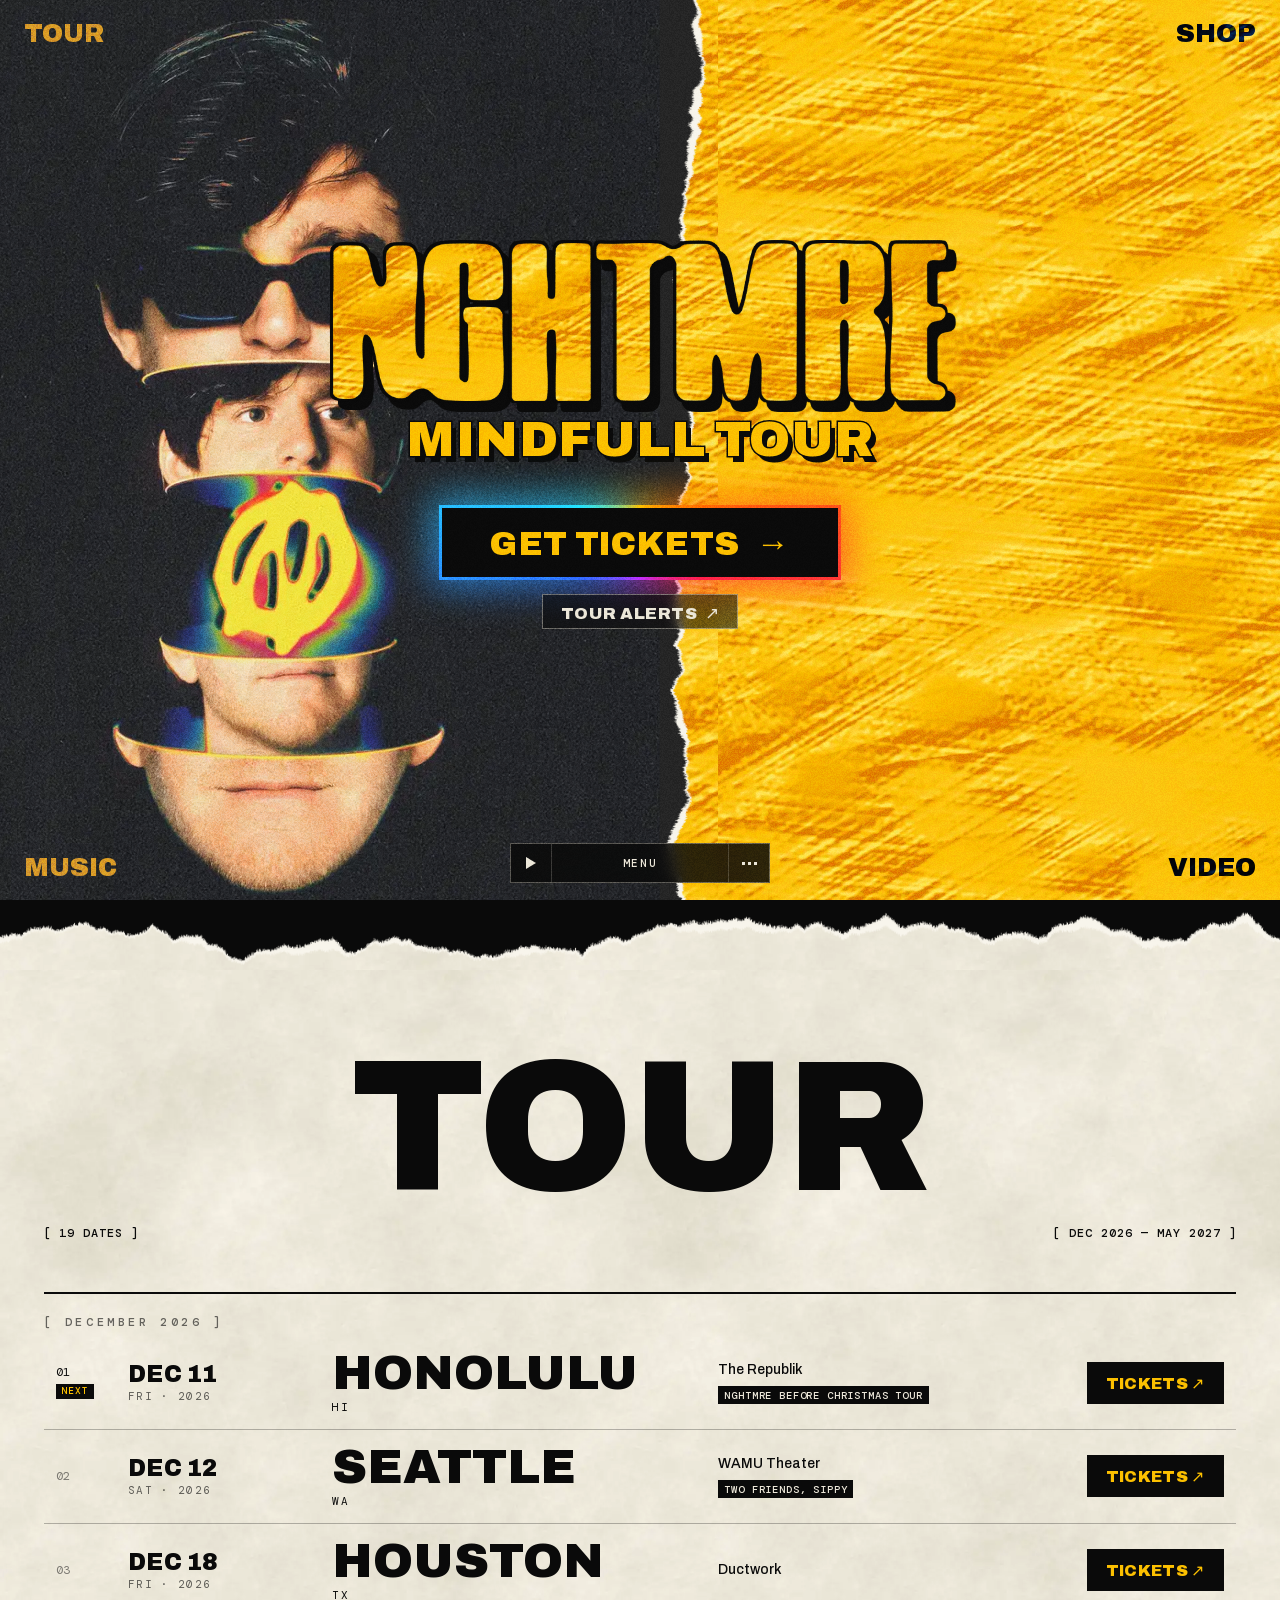
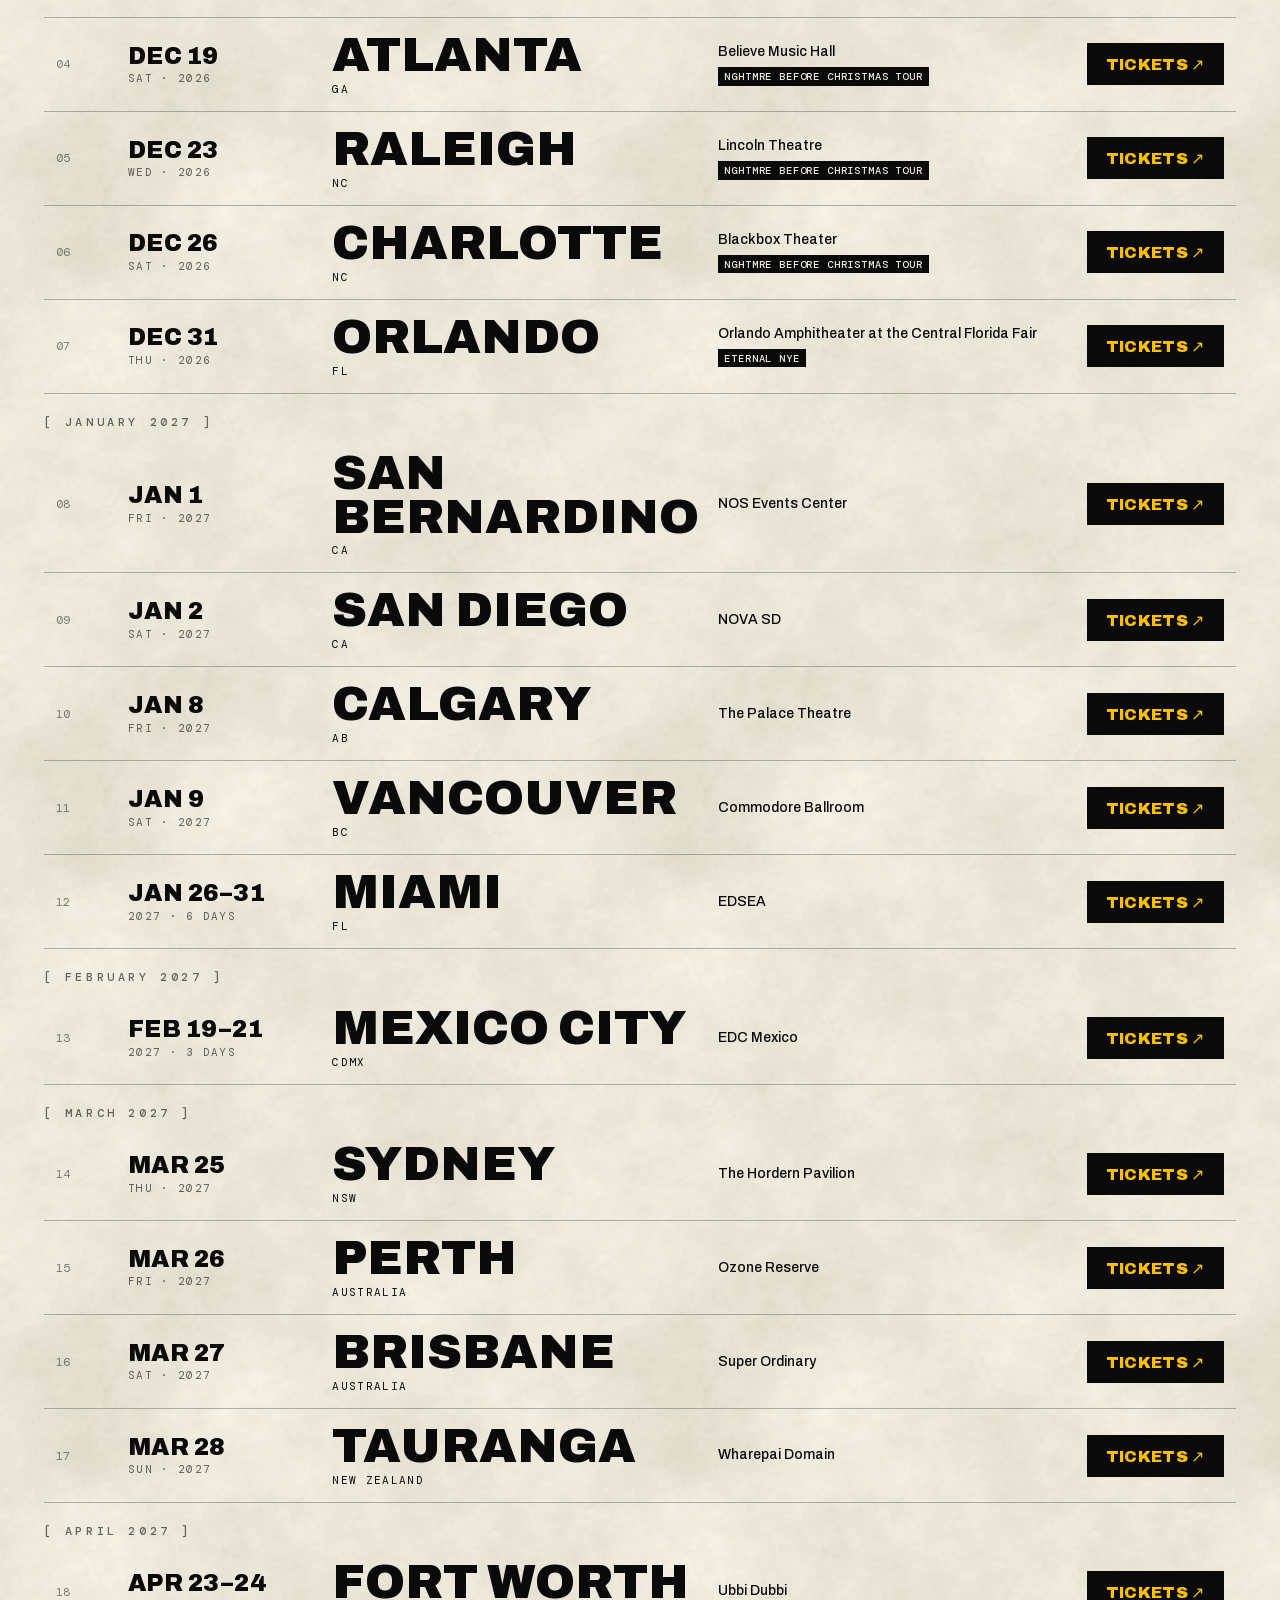
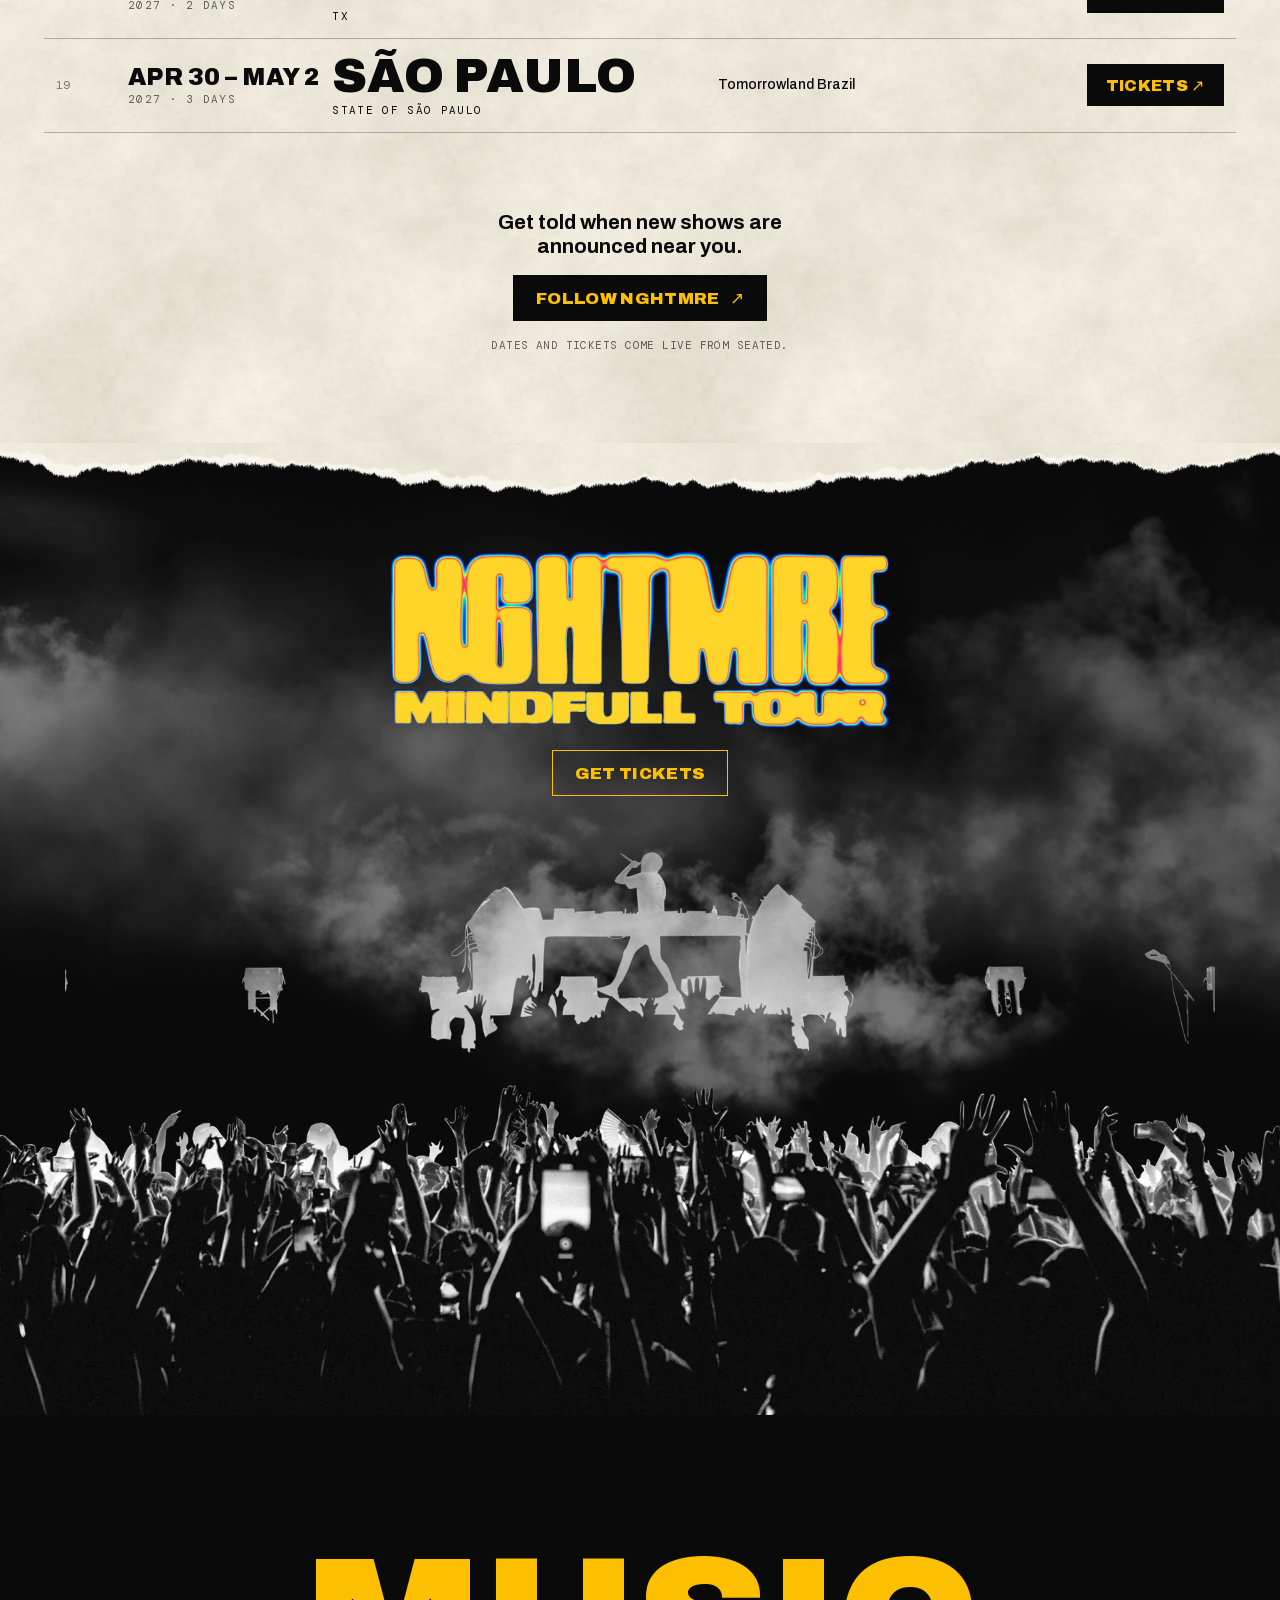
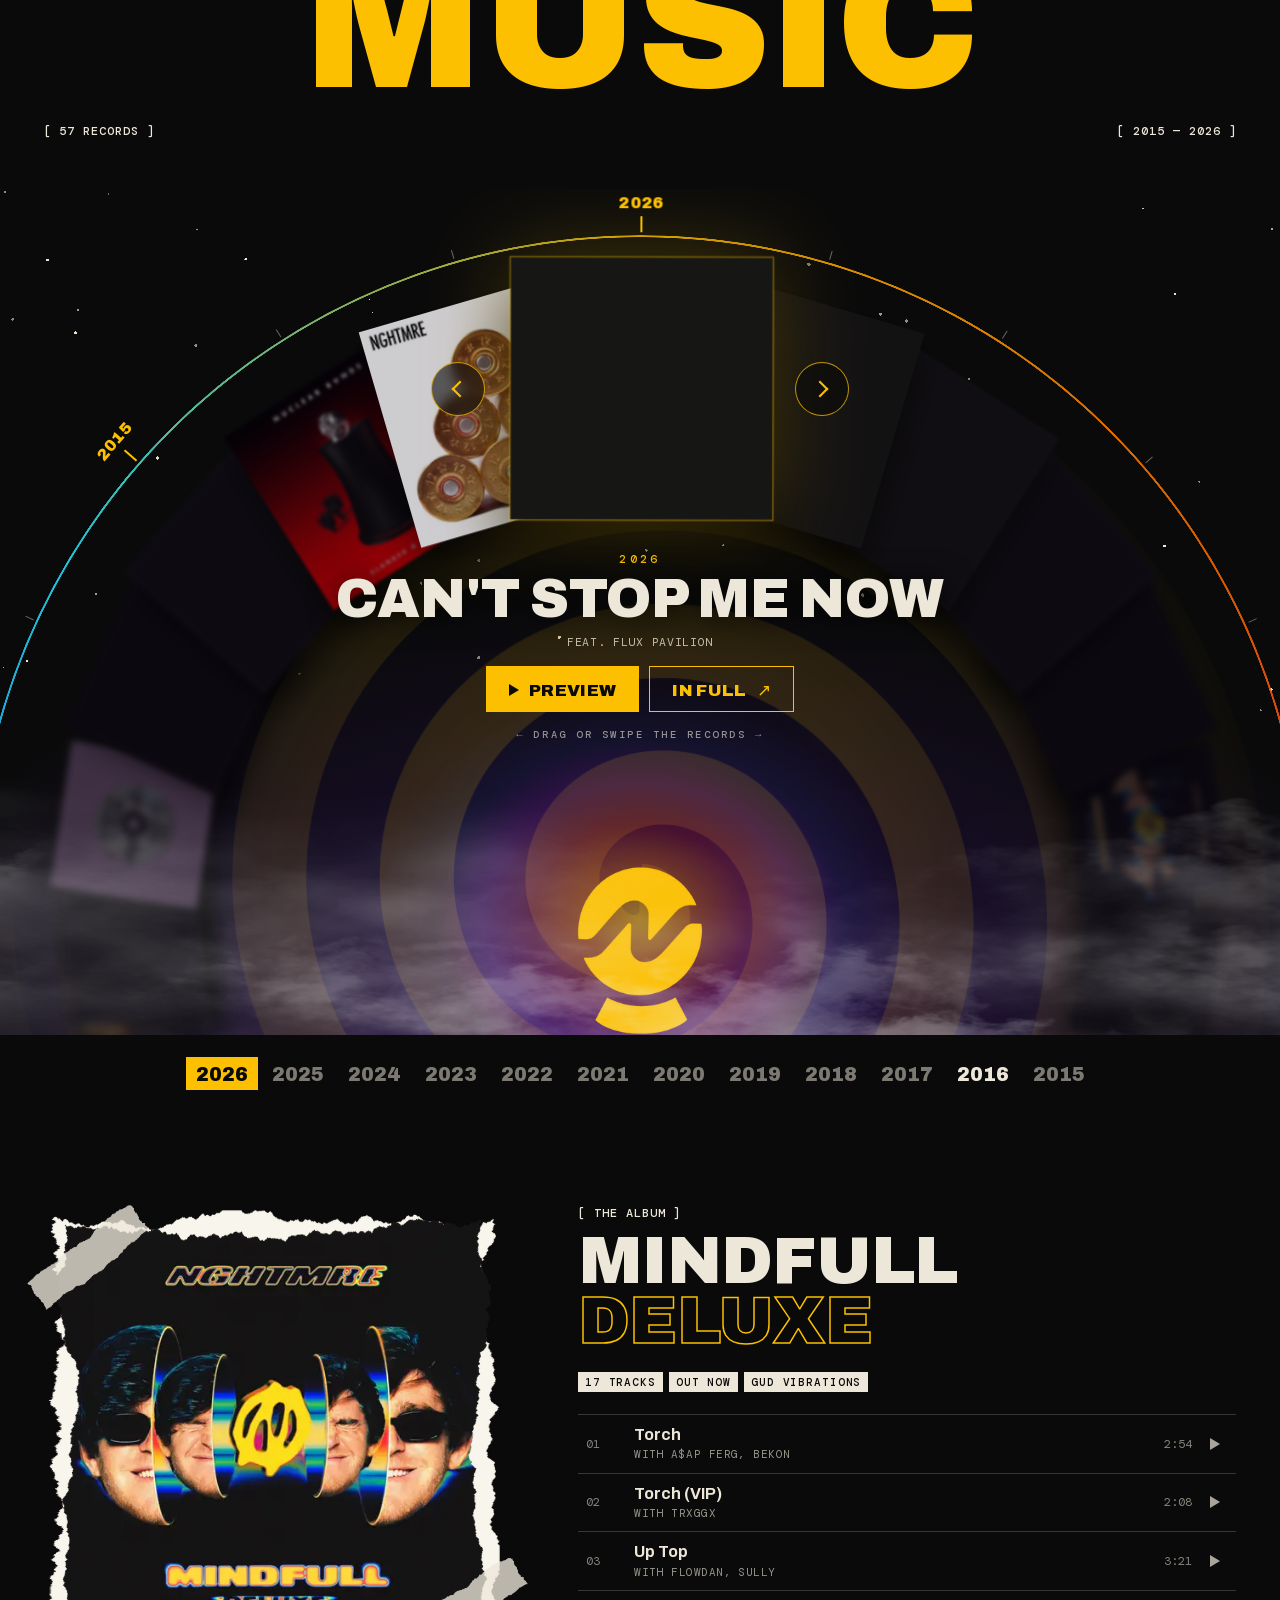
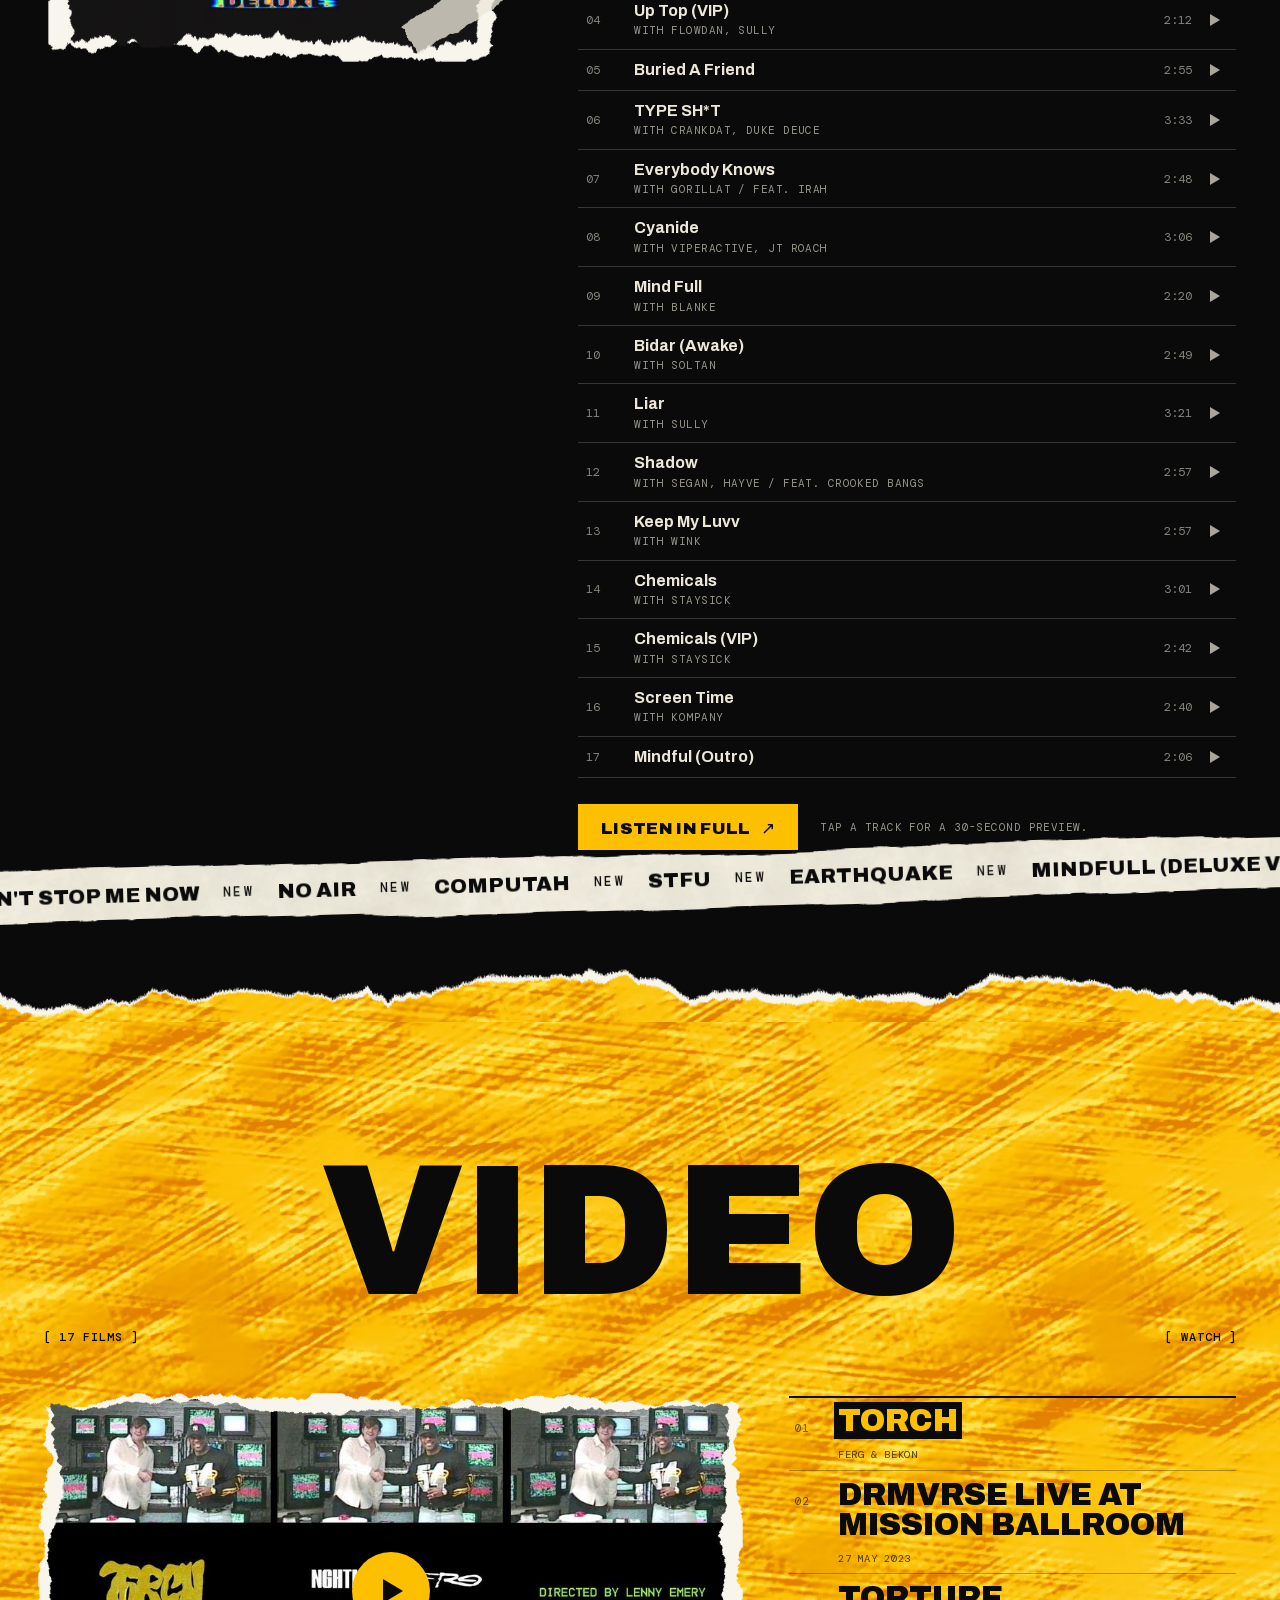
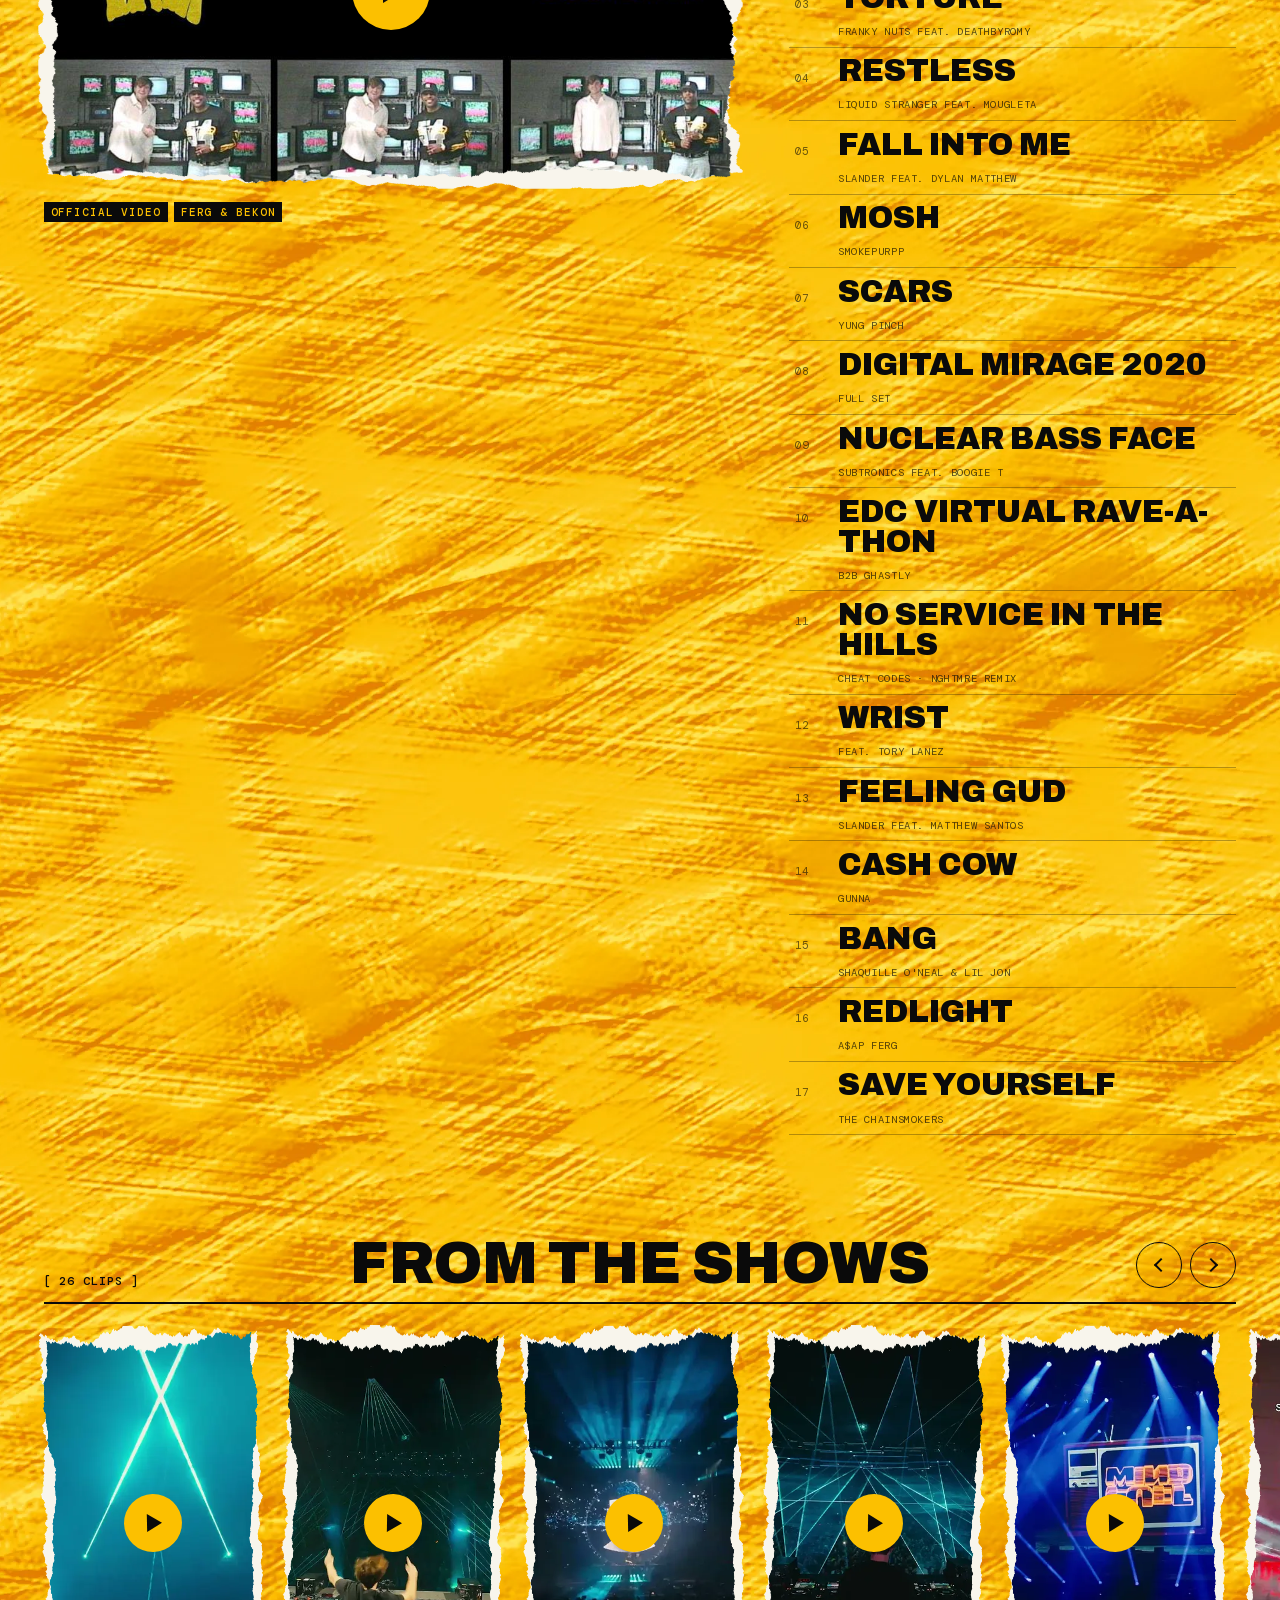
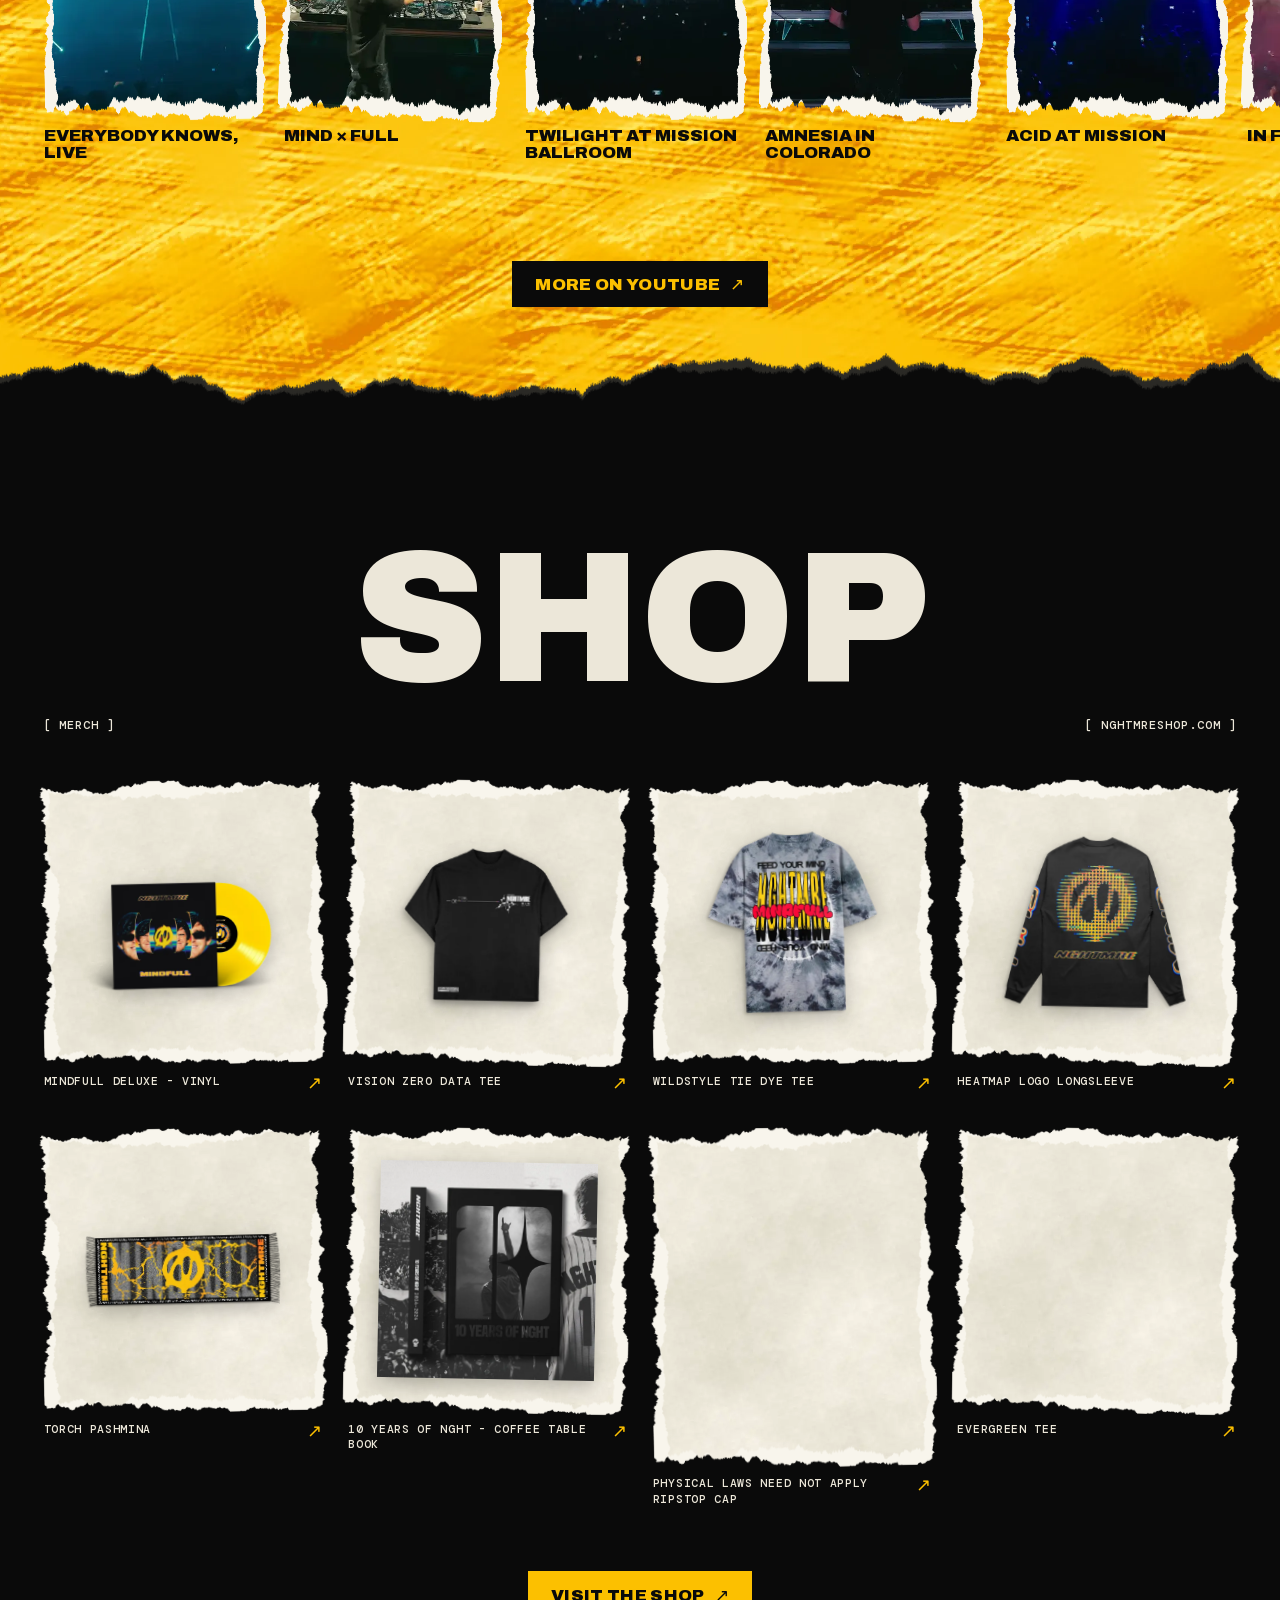
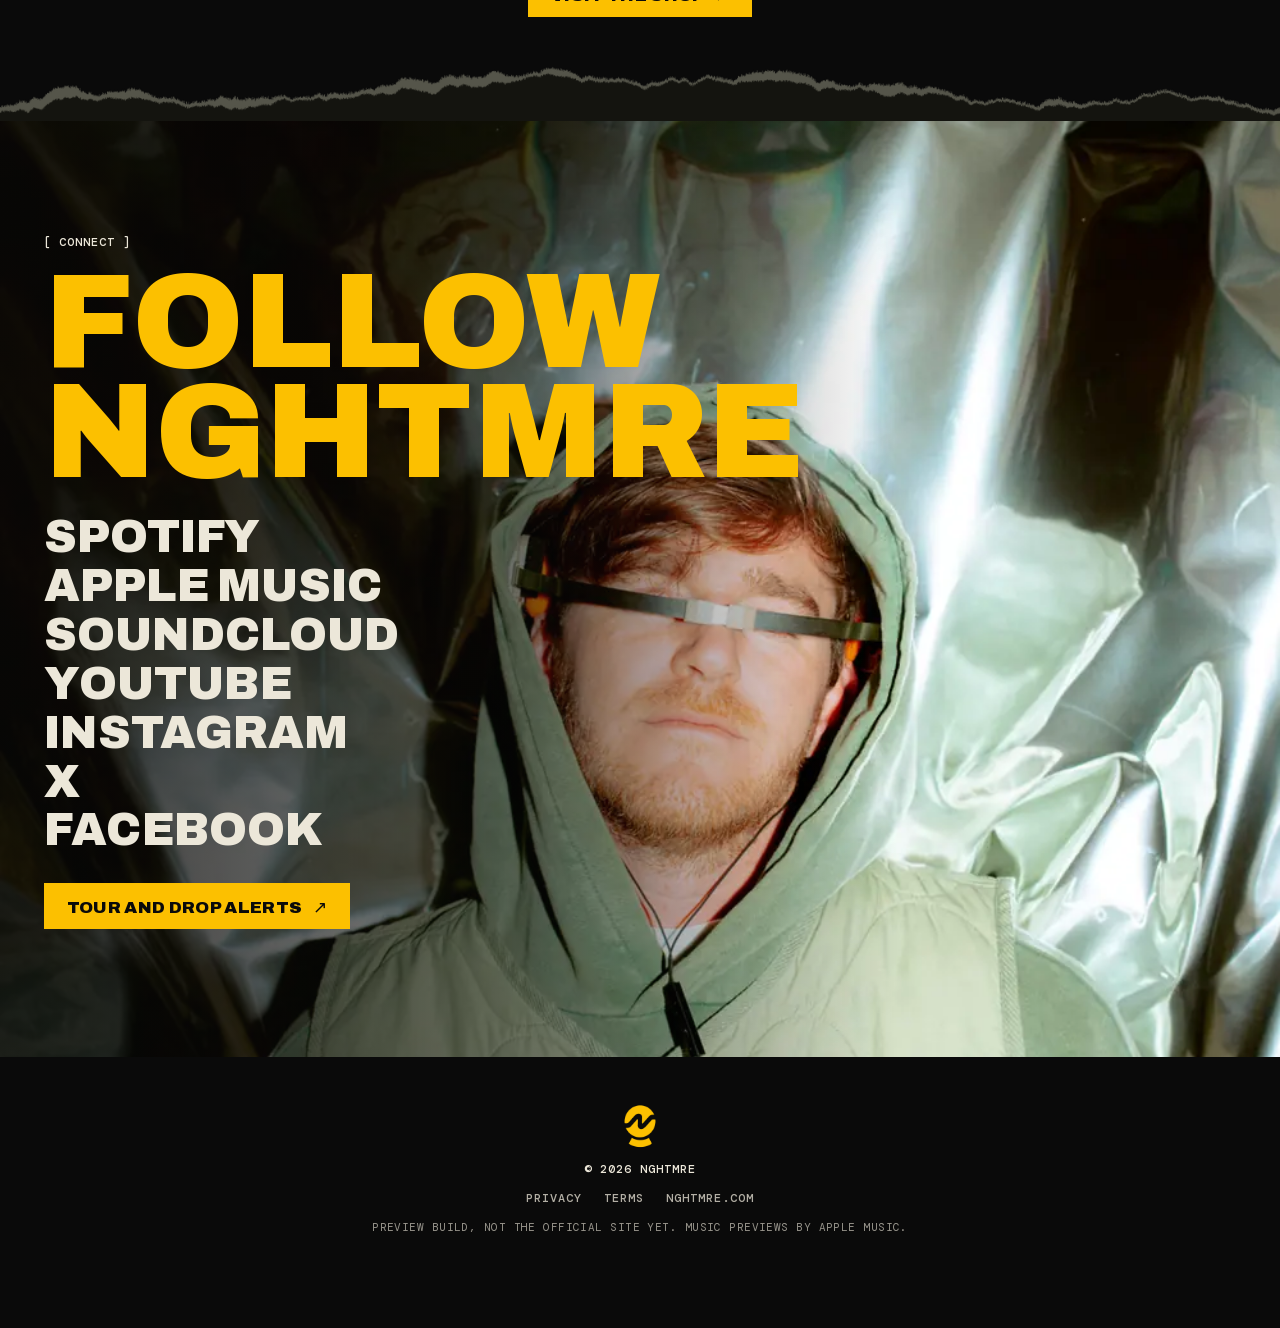
==== commit 5b6beaee: "Landing: logo in the middle, tickets first, and a dream on a tap - His logo and "Mindfull Tour" sit " ====
--- a/index.html
+++ b/index.html
@@ -27,6 +27,16 @@
 
 <a class="skip" href="#tour">Skip to the tour dates</a>
 
+<svg class="defs" width="0" height="0" aria-hidden="true" focusable="false">
+  <filter id="dreamwarp" x="-5%" y="-5%" width="110%" height="110%" color-interpolation-filters="sRGB">
+    <feTurbulence id="dw-noise" type="fractalNoise" baseFrequency="0.005 0.02" numOctaves="2" seed="4" result="n"/>
+    <feDisplacementMap id="dw-map" in="SourceGraphic" in2="n" scale="0" xChannelSelector="R" yChannelSelector="G"/>
+  </filter>
+</svg>
+
+<!-- once past the dates, tickets stay one tap away -->
+<a class="tix tix-float" id="tix-float" href="#tour" aria-hidden="true" tabindex="-1"><span>Get tickets</span></a>
+
 <!-- film grain over everything -->
 <div id="grain" aria-hidden="true"></div>
 
@@ -102,24 +112,23 @@
         <source media="(max-width: 820px)" srcset="img/hero-m.webp">
         <img src="img/hero.webp" alt="NGHTMRE: a portrait cut into stacked slices, with a melting smiley in the middle" width="1800" height="1800" fetchpriority="high">
       </picture>
-      <span class="hero-logo" role="img" aria-label="NGHTMRE"></span>
-      <p class="hero-side" aria-hidden="true">Mindfull<br>Deluxe<br>out now</p>
-    </div>
-
-    <div class="hero-paint">
-      <span class="vtear" aria-hidden="true"></span>
-      <div class="hero-copy">
-        <p class="label">[ Now touring ]</p>
-        <h1><span class="sr">NGHTMRE: </span><span>Mind</span><span>full</span><span>Tour</span></h1>
-        <p class="spaced" id="hero-span">2026 &mdash; 2027</p>
-        <a class="next" id="hero-next" href="#tour">
-          <span class="next-k">Next show</span>
-          <span class="next-v">See every date</span>
-        </a>
-        <div class="hero-btns">
-          <a class="btn solid" href="#tour">Get tickets</a>
-          <a class="btn" href="https://laylo.com/nghtmre/A9tr65" target="_blank" rel="noopener">Tour alerts <span aria-hidden="true">&nearr;</span></a>
-        </div>
+    </div>
+    <div class="hero-paint"><span class="vtear" aria-hidden="true"></span></div>
+
+    <!-- the dream: a spiral and echoes of the logo, shown while it plays -->
+    <svg class="hero-swirl" id="hero-swirl" viewBox="-100 -100 200 200" aria-hidden="true"></svg>
+    <div class="hero-echo" id="hero-echo" aria-hidden="true"></div>
+
+    <!-- the middle of the landing: his logo and the tour (tap them to dream), then tickets -->
+    <div class="hero-lock">
+      <h1 class="sr">NGHTMRE: Mindfull Tour</h1>
+      <button class="hero-dream" id="hero-dream" type="button" aria-label="NGHTMRE, Mindfull Tour. Tap to dream.">
+        <span class="hero-logo" aria-hidden="true"><i></i></span>
+        <span class="hero-tour" aria-hidden="true">Mindfull Tour</span>
+      </button>
+      <div class="hero-btns">
+        <a class="tix" href="#tour"><span>Get tickets <i aria-hidden="true">&rarr;</i></span></a>
+        <a class="hero-alerts" href="https://laylo.com/nghtmre/A9tr65" target="_blank" rel="noopener">Tour alerts <span aria-hidden="true">&nearr;</span></a>
       </div>
     </div>
   </section>
--- a/css/styles.css
+++ b/css/styles.css
@@ -42,6 +42,7 @@
 ::selection { background: var(--y); color: var(--ink); }
 
 .sr { position: absolute; width: 1px; height: 1px; overflow: hidden; clip-path: inset(50%); white-space: nowrap; }
+.defs { position: absolute; width: 0; height: 0; overflow: hidden; }
 .skip { position: fixed; left: 50%; top: 8px; transform: translate(-50%, -200%); z-index: 100; background: var(--y); color: var(--ink); padding: 10px 16px; font: 500 13px var(--mono); text-transform: uppercase; }
 .skip:focus { transform: translate(-50%, 0); }
 .noscript { padding: 24px var(--pad); font: 14px var(--mono); background: var(--y); color: var(--ink); }
@@ -159,26 +160,67 @@
 /* ---------- landing ---------- */
 
 .stack { position: relative; }
-.hero { position: sticky; top: 0; z-index: 0; height: 100vh; height: 100svh; min-height: 520px; display: grid; grid-template-columns: minmax(0, 56fr) minmax(0, 44fr); background: var(--ink); overflow: hidden; }
-.hero-photo { position: relative; overflow: hidden; background: #0d0d0d; }
+.hero { position: sticky; top: 0; z-index: 0; height: 100vh; height: 100svh; min-height: 560px; display: grid; grid-template-columns: minmax(0, 56fr) minmax(0, 44fr); background: var(--ink); overflow: hidden; --lw: min(50vw, 820px, 100vh); }
+.hero-photo { position: relative; overflow: hidden; background: #252525; }
 .hero-photo picture, .hero-photo img { display: block; width: 100%; height: 100%; }
-.hero-photo img { object-fit: cover; object-position: 50% 42%; transform: scale(calc(1.02 + var(--hp, 0) * .08)); filter: brightness(calc(1 - var(--hp, 0) * .45)); }
-.hero-logo { position: absolute; left: 50%; top: clamp(50px, 7.4vh, 78px); width: min(72%, 600px); aspect-ratio: 1299 / 321; transform: translateX(-50%); background: var(--y) url(../tex/paint.webp) center / 700px; -webkit-mask: url(../img/logo.png) center / contain no-repeat; mask: url(../img/logo.png) center / contain no-repeat; }
-.hero-side { position: absolute; left: var(--pad); bottom: calc(var(--edge) + 56px); font: 500 11px/1.5 var(--mono); letter-spacing: .34em; text-transform: uppercase; color: var(--paper); opacity: .8; }
-
-.hero-paint { position: relative; background: var(--y) url(../tex/paint.webp) center / 900px; color: var(--ink); display: grid; place-items: center; padding: 72px clamp(18px, 3vw, 54px) 84px; }
+.hero-photo img { object-fit: cover; object-position: 50% 42%; transform: translateX(var(--px, -9%)) scale(calc(1.02 + var(--hp, 0) * .08)); filter: brightness(calc(1 - var(--hp, 0) * .45)); }
+.hero-paint { position: relative; background: var(--y) url(../tex/paint.webp) center / 900px; }
 .vtear { position: absolute; top: 0; bottom: 0; right: calc(100% - 1px); width: var(--th); pointer-events: none; }
 .vtear::before, .vtear::after { content: ""; position: absolute; inset: 0; -webkit-mask-repeat: repeat-y; mask-repeat: repeat-y; -webkit-mask-size: 100% auto; mask-size: 100% auto; }
 .vtear::before { background: var(--fibre); -webkit-mask-image: url(../tex/vtear-a-f.png); mask-image: url(../tex/vtear-a-f.png); }
 .vtear::after { background: var(--y) url(../tex/paint.webp) center / 900px; -webkit-mask-image: url(../tex/vtear-a.png); mask-image: url(../tex/vtear-a.png); }
-.hero-copy { display: grid; grid-template-columns: minmax(0, 1fr); justify-items: center; gap: clamp(12px, 2.2vh, 24px); text-align: center; width: 100%; }
-.hero h1 { font: 900 min(10.4vw, 17.5vh)/.86 var(--wide); letter-spacing: -.01em; text-transform: uppercase; padding: .04em .06em 0; }
-.hero h1 span:not(.sr) { display: block; }
-.next { display: grid; gap: 6px; padding: 12px 18px; border-top: 1.5px solid var(--ink); border-bottom: 1.5px solid var(--ink); text-decoration: none; min-width: min(100%, 300px); transition: background .18s, color .18s; }
-.next:hover { background: var(--ink); color: var(--y); }
-.next-k { font: 500 11px/1 var(--mono); letter-spacing: .3em; text-transform: uppercase; }
-.next-v { font: 900 clamp(1.25rem, 2.1vw, 1.95rem)/1 var(--tall); letter-spacing: .01em; text-transform: uppercase; }
-.hero-btns { display: flex; flex-wrap: wrap; justify-content: center; gap: 10px; }
+
+/* the middle: logo and tour over the seam, yellow with a black outline and a
+   hard shadow, like the lockup on nghtmre.com, so they read on the photo and
+   on the paint alike */
+.hero-lock { position: absolute; inset: 0; display: grid; place-content: center; justify-items: center; gap: clamp(22px, 4.4vh, 46px); padding: 64px var(--pad) 92px; pointer-events: none; text-align: center; }
+.hero-lock > * { pointer-events: auto; }
+.hero-dream { display: grid; justify-items: center; gap: clamp(8px, 1.6vh, 16px); width: var(--lw); cursor: pointer; }
+.hero-logo { display: block; width: 100%; aspect-ratio: 1299 / 321; filter: drop-shadow(2.5px 0 0 var(--ink)) drop-shadow(-2.5px 0 0 var(--ink)) drop-shadow(0 2.5px 0 var(--ink)) drop-shadow(0 -2.5px 0 var(--ink)) drop-shadow(8px 9px 0 var(--ink)); animation: drift 7s ease-in-out infinite alternate; }
+.hero-logo i { display: block; width: 100%; height: 100%; background: var(--y) url(../tex/paint.webp) center / 700px; -webkit-mask: url(../img/logo.png) center / contain no-repeat; mask: url(../img/logo.png) center / contain no-repeat; }
+.hero-tour { display: block; font: 900 calc(var(--lw) * .079)/1 var(--wide); letter-spacing: .01em; text-transform: uppercase; white-space: nowrap; color: var(--y); -webkit-text-stroke: 3px var(--ink); paint-order: stroke fill; text-shadow: 5px 6px 0 var(--ink); animation: drift 7s ease-in-out -3.5s infinite alternate; }
+@keyframes drift { from { transform: translateY(-5px); } to { transform: translateY(6px); } }
+.hero-dream:focus-visible { outline: 2px solid var(--y); outline-offset: 10px; }
+
+/* Get tickets: his yellow on black inside a ring of the heat-map colours
+   that runs round it, breathing */
+@property --tix-a { syntax: "<angle>"; inherits: false; initial-value: 0deg; }
+.hero-btns { display: grid; justify-items: center; gap: 14px; }
+.tix { position: relative; display: inline-block; padding: 3px; text-decoration: none; isolation: isolate; animation: tixpulse 2.4s ease-in-out infinite; }
+.tix::before, .tix::after { content: ""; position: absolute; inset: 0; z-index: -1; background: conic-gradient(from var(--tix-a), #fcc000, #ff6a00, #ff1f4b, #c02cff, #2f6bff, #22e4ff, #fcc000); animation: tixspin 2.6s linear infinite; }
+.tix::after { inset: -8px; z-index: -2; filter: blur(18px); opacity: .7; }
+.tix span { display: inline-flex; align-items: center; gap: .5em; padding: .6em 1.45em .48em; background: var(--ink); color: var(--y); font: 900 clamp(1.6rem, 2.6vw, 2.5rem)/1 var(--tall); letter-spacing: .02em; text-transform: uppercase; white-space: nowrap; transition: background .18s, color .18s; }
+.tix i { font-style: normal; display: inline-block; animation: nudge2 1.2s ease-in-out infinite; }
+.tix:hover span, .tix:focus-visible span { background: var(--y); color: var(--ink); }
+.tix:focus-visible { outline: none; }
+@keyframes tixspin { to { --tix-a: 360deg; } }
+@keyframes tixpulse { 0%, 100% { transform: scale(1); } 50% { transform: scale(1.045); } }
+@keyframes nudge2 { 0%, 100% { transform: translateX(0); } 50% { transform: translateX(6px); } }
+.hero-alerts { display: inline-flex; align-items: center; gap: .45em; padding: .55em 1.05em .44em; background: rgba(10, 10, 10, .58); border: 1px solid rgba(236, 231, 217, .42); color: var(--paper); font: 900 clamp(1rem, 1.3vw, 1.25rem)/1 var(--tall); letter-spacing: .03em; text-transform: uppercase; text-decoration: none; -webkit-backdrop-filter: blur(6px); backdrop-filter: blur(6px); transition: border-color .15s, color .15s; }
+.hero-alerts:hover { border-color: var(--y); color: var(--y); }
+
+/* the floating one: under TOUR, once the dates are behind you */
+.tix-float { position: fixed; z-index: 61; left: var(--edge); top: calc(var(--edge) + clamp(36px, 3.6vw, 52px)); padding: 2px; opacity: 0; visibility: hidden; transition: opacity .3s, visibility 0s .3s; }
+.tix-float span { font-size: clamp(1rem, 1.25vw, 1.2rem); padding: .55em .95em .45em; }
+.tix-float::after { inset: -4px; filter: blur(10px); }
+.show-tix .tix-float { opacity: 1; visibility: visible; transition: opacity .3s; }
+
+/* the dream: a spiral turns over everything, echoes of the logo float off,
+   the photo drifts through the heat-map colours, the paint warms */
+.hero-swirl { position: absolute; left: 50%; top: var(--dy, 45%); width: 170vmax; height: 170vmax; margin: -85vmax 0 0 -85vmax; color: var(--y); opacity: 0; pointer-events: none; mix-blend-mode: difference; }
+.dreaming .hero-swirl { animation: heroswirl 3.2s ease-in-out; }
+@keyframes heroswirl { 0% { opacity: 0; transform: rotate(0deg) scale(.5); } 30% { opacity: .6; } 75% { opacity: .38; } 100% { opacity: 0; transform: rotate(-470deg) scale(1.12); } }
+.hero-echo { position: absolute; pointer-events: none; }
+.echo { position: absolute; inset: 0; display: grid; justify-items: center; align-content: start; gap: clamp(8px, 1.6vh, 16px); opacity: 0; mix-blend-mode: difference; animation: echo 2.4s cubic-bezier(.2, .6, .3, 1) forwards; }
+.echo-logo { display: block; width: 100%; aspect-ratio: 1299 / 321; background: var(--c); -webkit-mask: url(../img/logo.png) center / contain no-repeat; mask: url(../img/logo.png) center / contain no-repeat; }
+.echo-tour { font: 900 calc(var(--lw) * .079)/1 var(--wide); letter-spacing: .01em; text-transform: uppercase; white-space: nowrap; color: var(--c); }
+@keyframes echo { 0% { opacity: .95; transform: scale(1); filter: blur(0); } 100% { opacity: 0; transform: translateY(var(--ey, -4%)) scale(var(--es, 1.7)); filter: blur(7px); } }
+.dreaming .hero-photo img { animation: dreamphoto 3.2s ease-in-out; }
+@keyframes dreamphoto { 0%, 100% { filter: none; } 45% { filter: hue-rotate(150deg) saturate(1.9) contrast(1.1); } }
+.dreaming .hero-paint { animation: dreampaint 3.2s ease-in-out; }
+@keyframes dreampaint { 0%, 100% { filter: none; } 45% { filter: hue-rotate(-38deg) saturate(1.35); } }
+.dreaming .hero-logo, .dreaming .hero-tour { animation: drift 7s ease-in-out infinite alternate, dreamfloat 3.2s ease-in-out; }
+@keyframes dreamfloat { 0%, 100% { opacity: 1; } 40% { opacity: .55; } }
 
 /* ---------- tour: a paper sheet that slides up over the landing ---------- */
 
@@ -200,11 +242,11 @@
 .show a:hover .show-city { transform: translateX(10px); }
 .show-venue { font: 500 14px/1.3 var(--sans); }
 .show-venue em { display: table; margin-top: 6px; padding: 3px 6px 2px; background: var(--ink); color: var(--paper); font: 500 10.5px/1.25 var(--mono); font-style: normal; letter-spacing: .08em; text-transform: uppercase; }
-.show-cta { padding: 12px 16px 10px; border: 1.5px solid var(--ink); font: 900 15px/1 var(--tall); letter-spacing: .02em; text-transform: uppercase; white-space: nowrap; transition: background .18s, color .18s; }
-.show a:hover .show-cta { background: var(--ink); color: var(--y); }
+.show-cta { padding: 13px 18px 11px; border: 1.5px solid var(--ink); background: var(--ink); color: var(--y); font: 900 16px/1 var(--tall); letter-spacing: .02em; text-transform: uppercase; white-space: nowrap; transition: background .18s, color .18s, transform .18s; }
+.show a:hover .show-cta { color: var(--paper); transform: scale(1.06); }
 .show.next-up .show-n { opacity: 1; }
 .show.next-up .show-n::after { content: "Next"; display: table; margin-top: 6px; padding: 3px 5px 2px; background: var(--ink); color: var(--y); font: 500 9.5px/1 var(--mono); letter-spacing: .1em; text-transform: uppercase; }
-.show.sold .show-cta { background: var(--ink); color: var(--paper); }
+.show.sold .show-cta { background: transparent; color: var(--ink); }
 .tour-foot { display: grid; justify-items: center; gap: 16px; padding: clamp(40px, 6vw, 80px) var(--pad) clamp(50px, 7vw, 100px); text-align: center; }
 .tour-foot p:first-child { font: 700 clamp(1.05rem, 1.6vw, 1.4rem)/1.2 var(--sans); max-width: 26ch; }
 
@@ -281,7 +323,7 @@
 .dream-sky::after { background-image: var(--stars-b); animation-duration: 7.3s; animation-delay: -3s; }
 @keyframes twinkle { from { opacity: .25; } to { opacity: 1; } }
 
-.dream-swirl { position: absolute; left: 50%; top: var(--hub); z-index: 1; width: calc(var(--rr) * 2.5); height: calc(var(--rr) * 2.5); margin: calc(var(--rr) * -1.25) 0 0 calc(var(--rr) * -1.25); color: var(--y); opacity: .13; pointer-events: none; -webkit-mask: radial-gradient(closest-side, #000 30%, rgba(0, 0, 0, .5) 62%, transparent 100%); mask: radial-gradient(closest-side, #000 30%, rgba(0, 0, 0, .5) 62%, transparent 100%); will-change: transform; }
+.dream-swirl { position: absolute; left: 50%; top: var(--hub); z-index: 1; width: calc(var(--rr) * 2); height: calc(var(--rr) * 2); margin: calc(var(--rr) * -1) 0 0 calc(var(--rr) * -1); color: var(--y); opacity: .15; pointer-events: none; -webkit-mask: radial-gradient(closest-side, #000 30%, rgba(0, 0, 0, .5) 62%, transparent 100%); mask: radial-gradient(closest-side, #000 30%, rgba(0, 0, 0, .5) 62%, transparent 100%); will-change: transform; }
 .sw-idle { animation: spin 140s linear infinite; }
 .sw-play { animation: spin 7s linear infinite; animation-play-state: paused; }
 .playing .sw-play { animation-play-state: running; }
@@ -496,21 +538,16 @@
   :root { --th: 40px; }
   .sec-head .mega { font-size: clamp(3.6rem, 20.5vw, 11rem); }
 
-  .hero { grid-template-columns: minmax(0, 1fr); grid-template-rows: minmax(0, 46fr) minmax(0, 54fr); }
+  .hero { grid-template-columns: minmax(0, 1fr); grid-template-rows: minmax(0, 58fr) minmax(0, 42fr); --lw: min(86vw, 52vh); }
   .scene { height: clamp(520px, 80vh, 700px); }
-  .hero-photo img { object-position: 50% 30%; }
-  .hero-logo { width: min(70%, 420px); top: calc(var(--edge) + 34px); }
-  .hero-side { display: none; }
-  .hero-paint { padding: 14px 16px calc(var(--edge) + 52px); }
+  .hero-photo img { object-position: 50% 30%; --px: 0%; }
   .vtear { top: auto; bottom: calc(100% - 1px); right: 0; left: 0; width: auto; height: var(--th); }
   .vtear::before, .vtear::after { -webkit-mask-repeat: repeat-x; mask-repeat: repeat-x; -webkit-mask-size: auto 100%; mask-size: auto 100%; }
   .vtear::before { -webkit-mask-image: url(../tex/tear-c-f.png); mask-image: url(../tex/tear-c-f.png); }
   .vtear::after { -webkit-mask-image: url(../tex/tear-c.png); mask-image: url(../tex/tear-c.png); }
-  .hero-copy { gap: clamp(8px, 1.5vh, 14px); }
-  .hero h1 { font-size: min(12.4vw, 9.4vh); line-height: .8; }
-  .hero h1 span:not(.sr) { display: inline; }
-  .hero h1 span:nth-child(3)::after { content: "\A"; white-space: pre; }
-  .next { padding: 9px 12px; }
+  .hero-lock { place-content: end center; padding: 0 16px calc(var(--edge) + 70px); gap: 26px; }
+  .tix span { font-size: 1.6rem; }
+  .tix-float span { font-size: 1rem; }
   .btn { min-height: 42px; padding: 0 16px; font-size: 12px; }
 
   .show a { grid-template-columns: 5.6rem minmax(0, 1fr) auto; grid-template-areas: "date city cta" "date venue cta"; gap: 6px 12px; padding: 14px 2px; }
@@ -519,7 +556,7 @@
   .show-date b { white-space: normal; font-size: 1.15rem; }
   .show-city { grid-area: city; font-size: 1.9rem; }
   .show-venue { grid-area: venue; font-size: 13px; }
-  .show-cta { grid-area: cta; padding: 10px 10px; font-size: 11px; }
+  .show-cta { grid-area: cta; padding: 11px 11px 9px; font-size: 14px; }
   .show.next-up .show-date::before { content: "Next"; display: table; margin-bottom: 2px; padding: 3px 5px 2px; background: var(--ink); color: var(--y); font: 500 9.5px/1 var(--mono); letter-spacing: .1em; text-transform: uppercase; }
 
   .album { grid-template-columns: 1fr; }
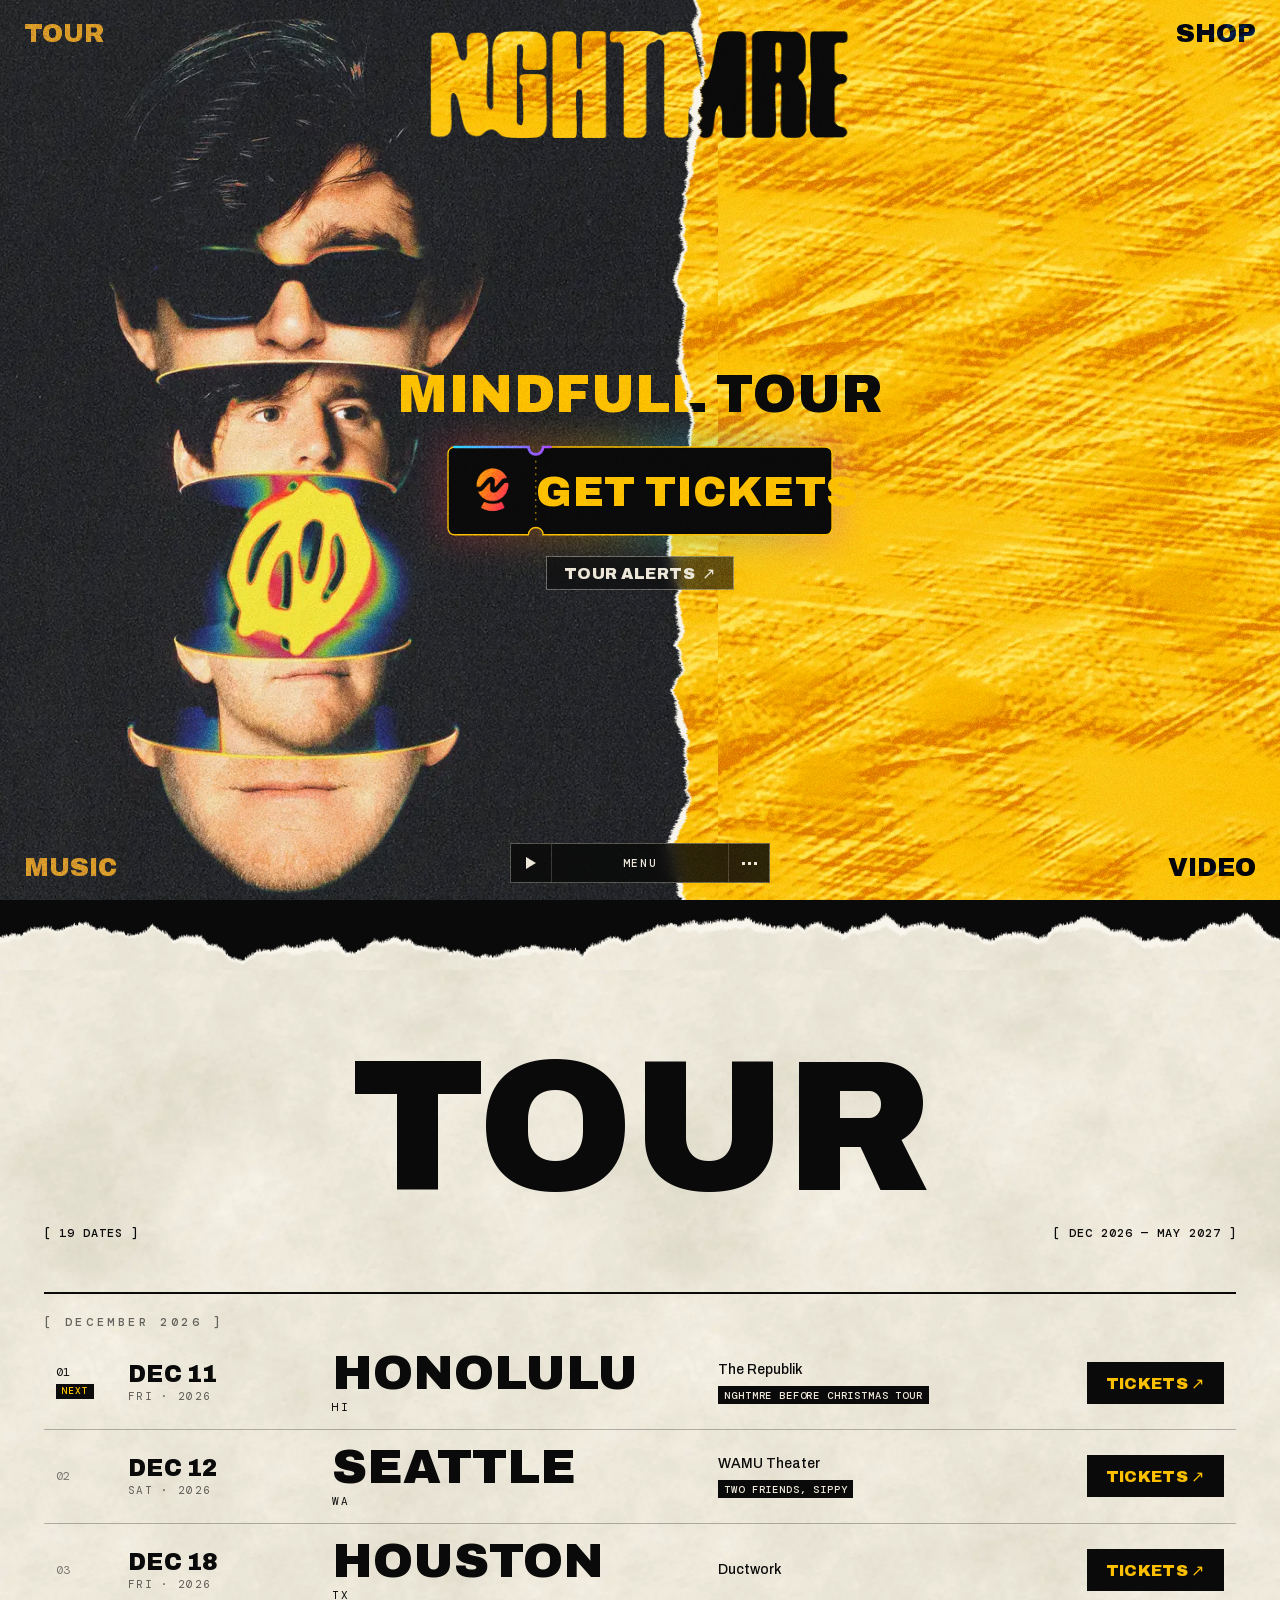
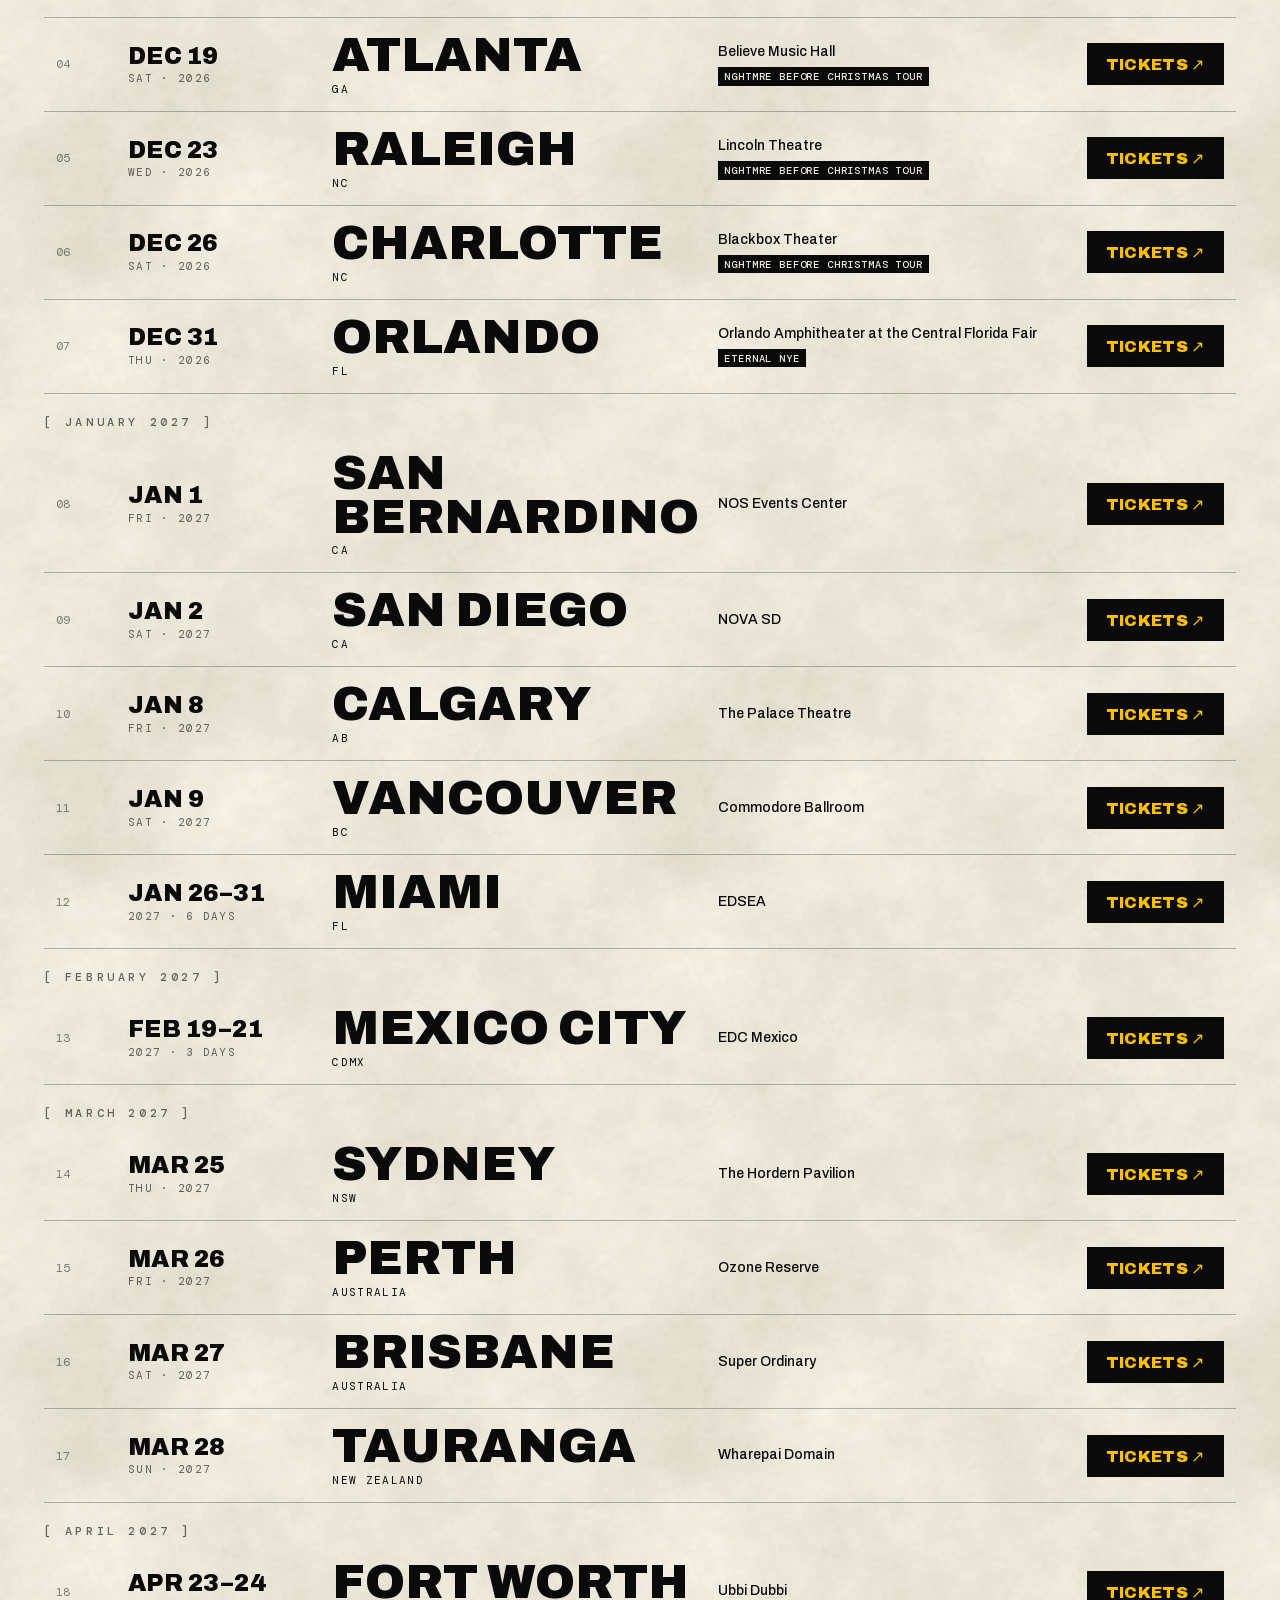
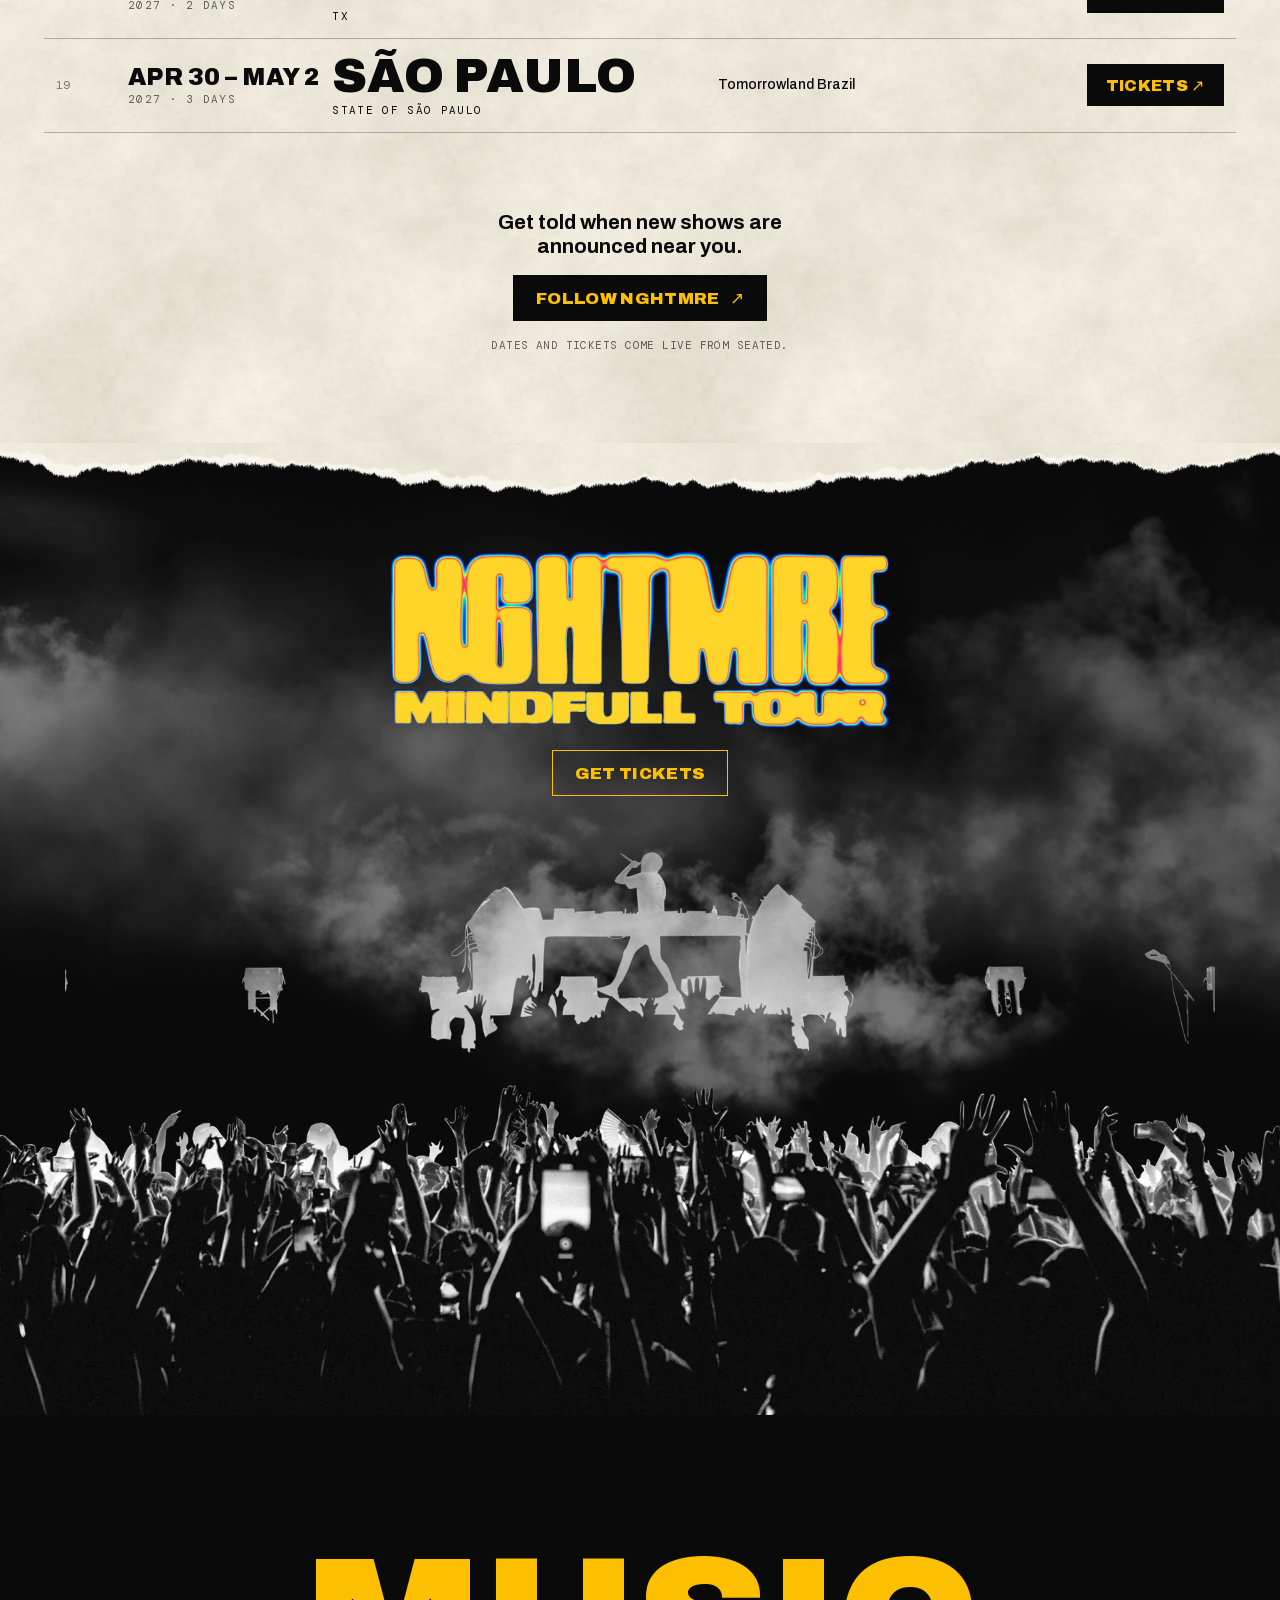
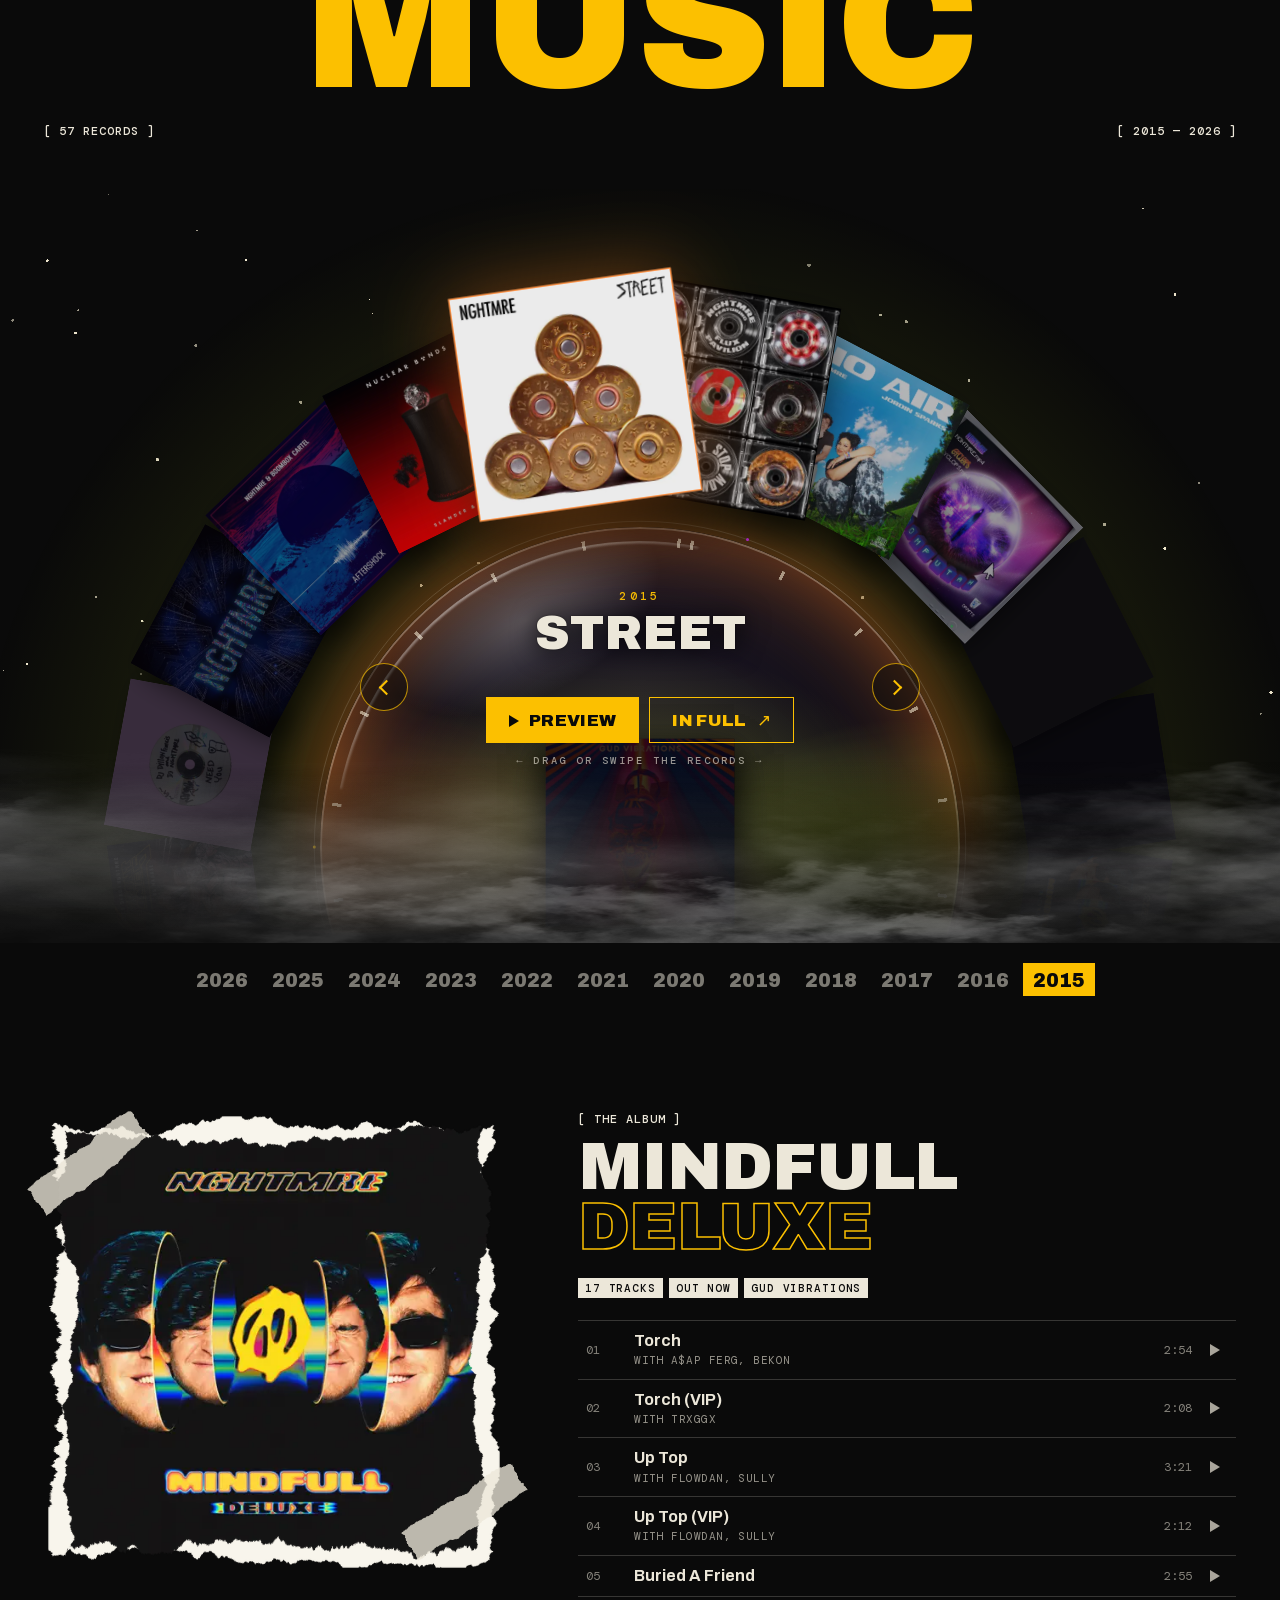
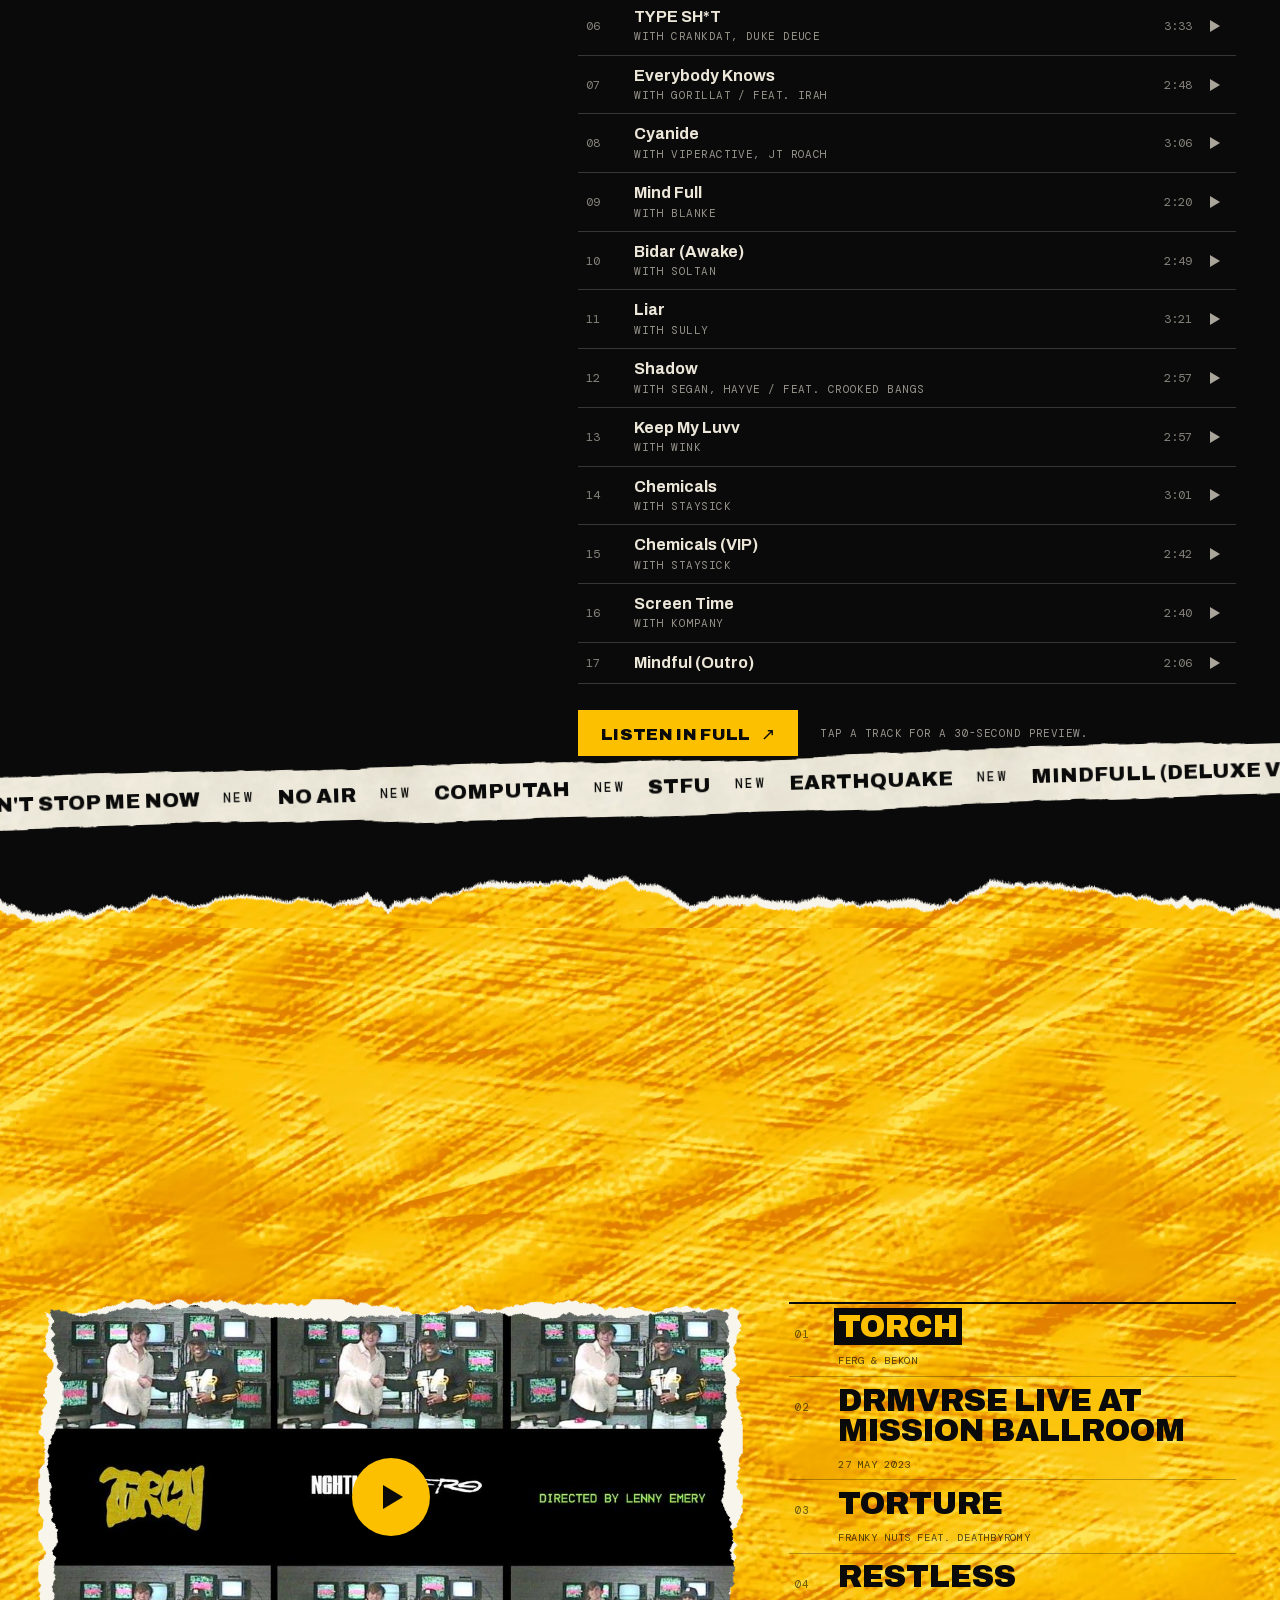
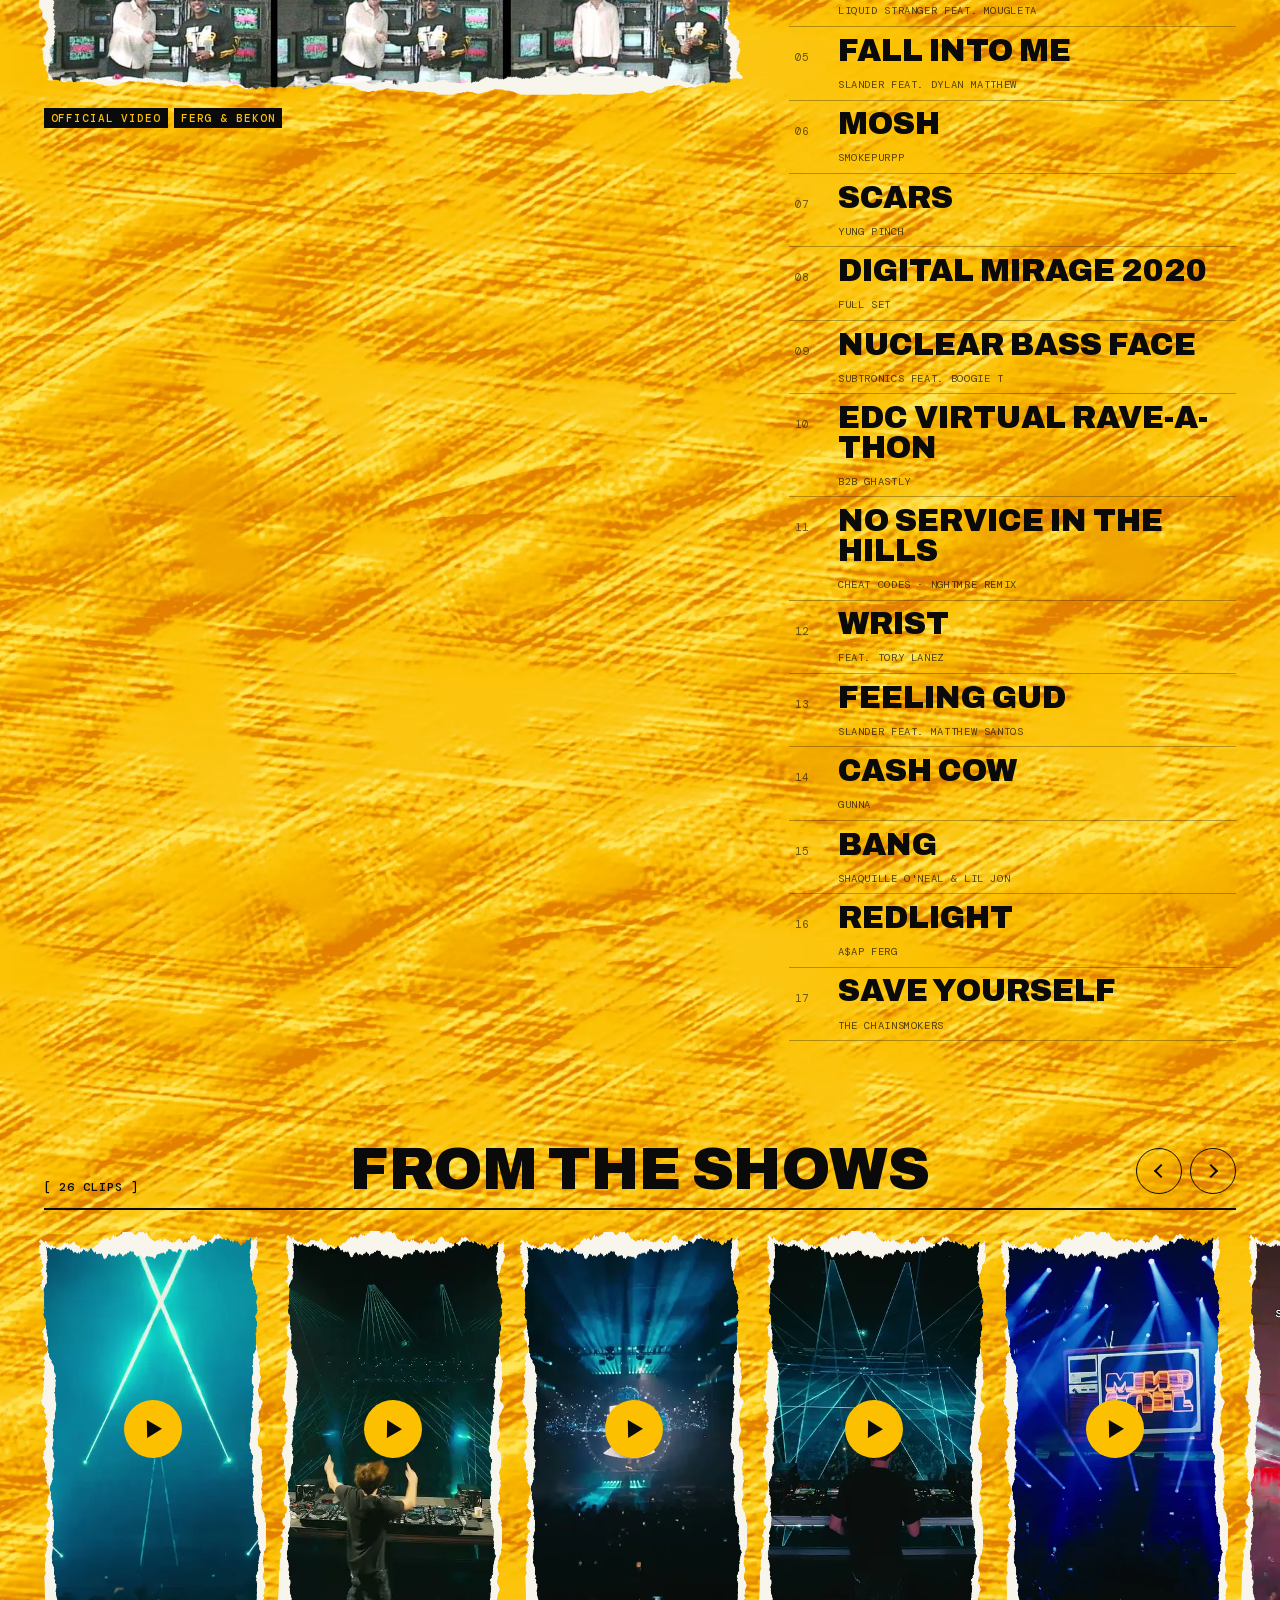
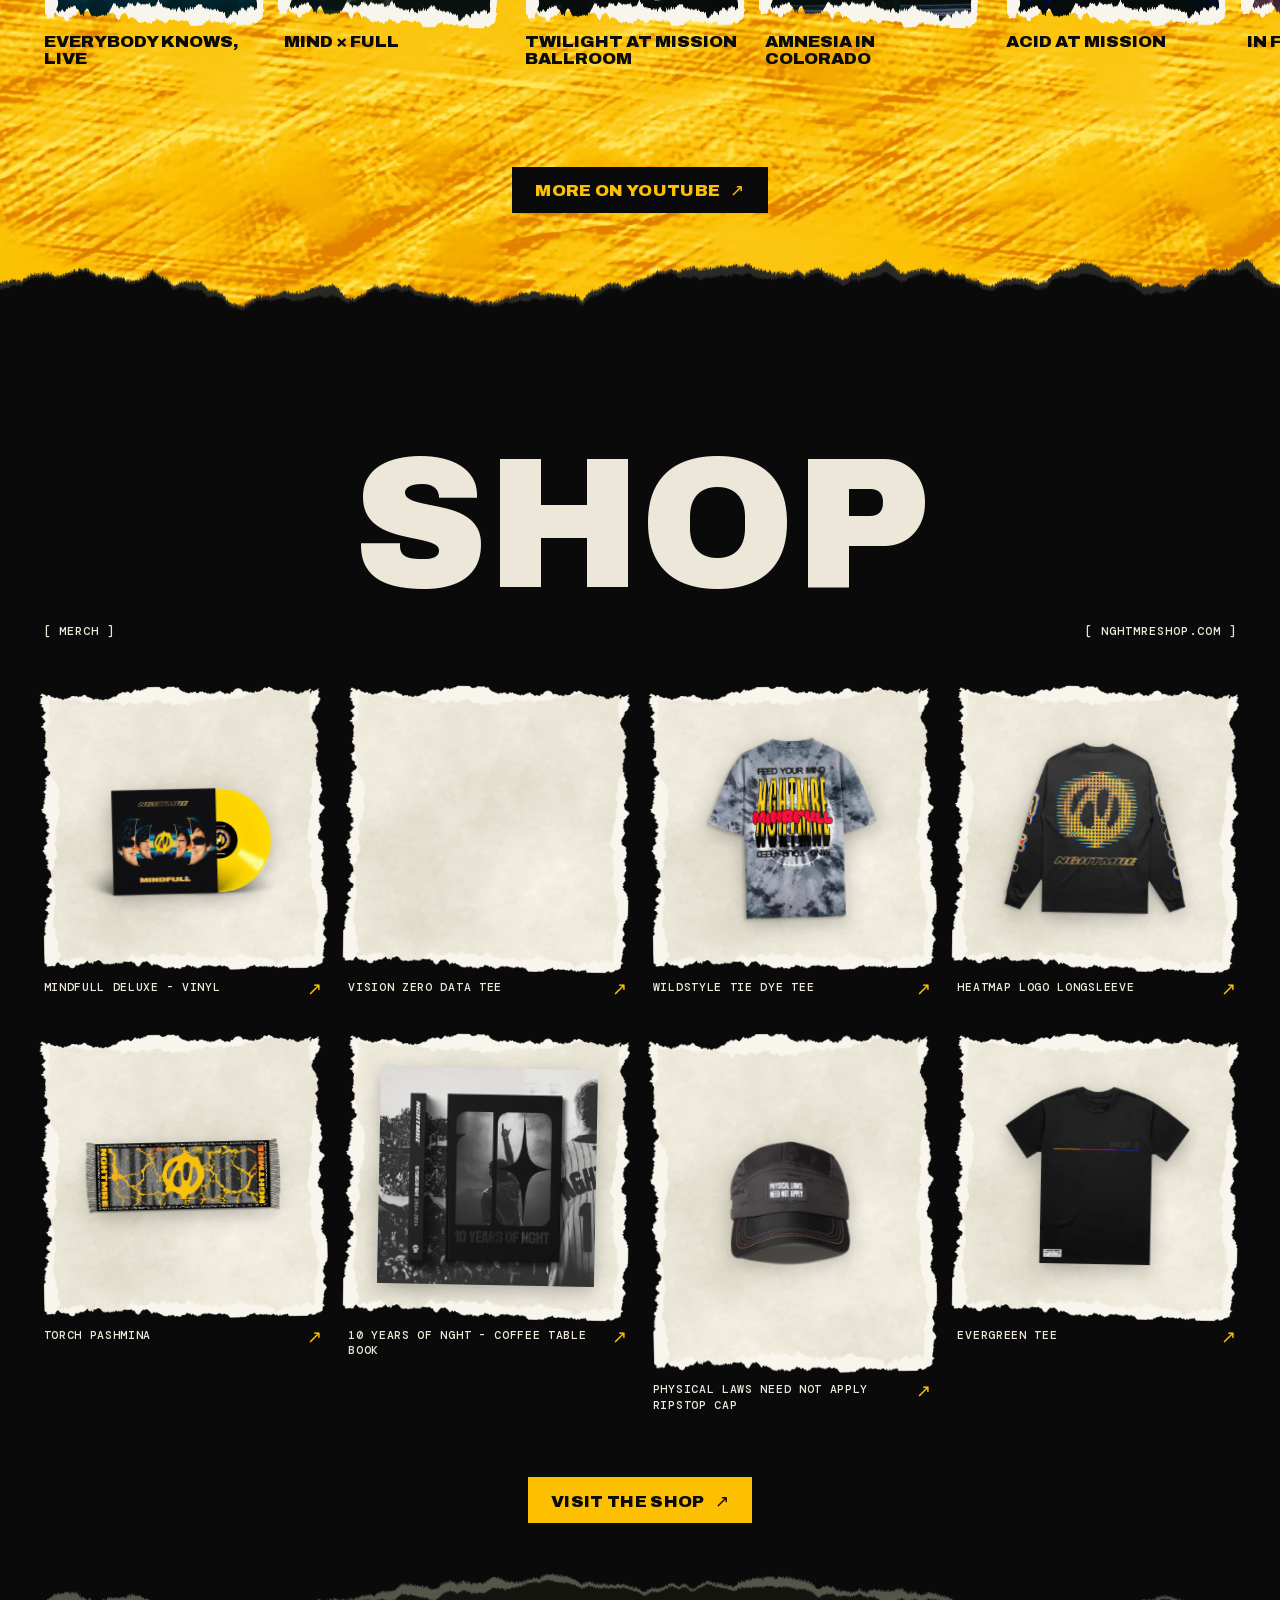
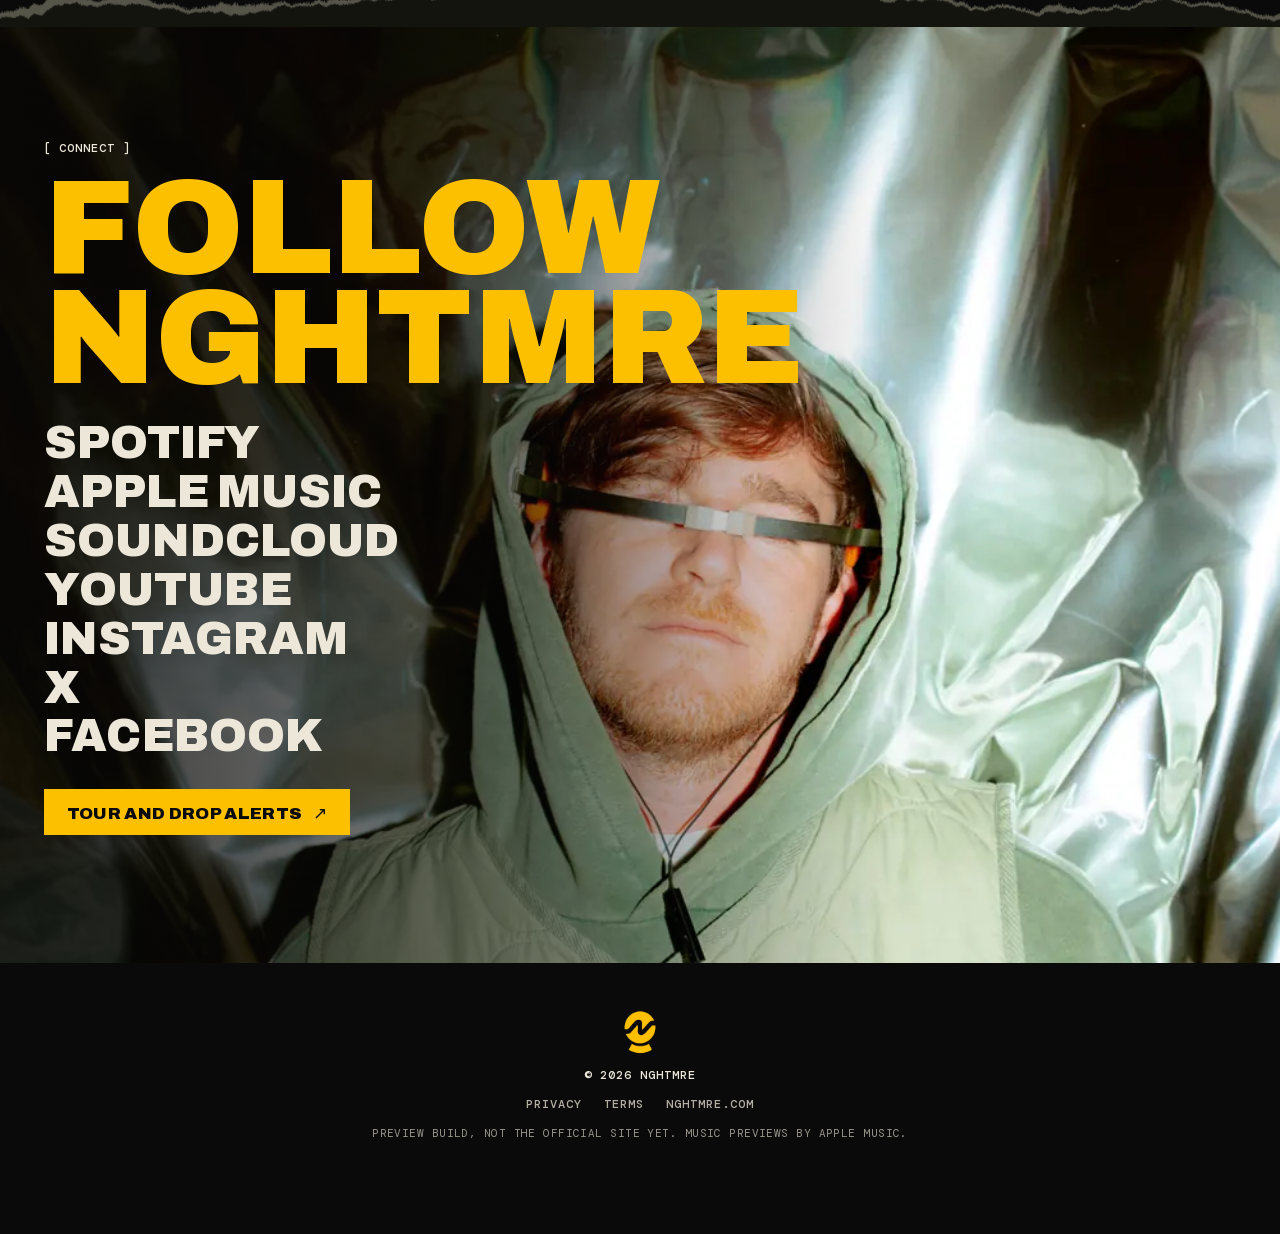
==== commit 7f33cc97: "Second take: masthead logo, a ticket, a thermal dream, and his orb for the records Landing - Logo is" ====
--- a/index.html
+++ b/index.html
@@ -28,14 +28,24 @@
 <a class="skip" href="#tour">Skip to the tour dates</a>
 
 <svg class="defs" width="0" height="0" aria-hidden="true" focusable="false">
-  <filter id="dreamwarp" x="-5%" y="-5%" width="110%" height="110%" color-interpolation-filters="sRGB">
-    <feTurbulence id="dw-noise" type="fractalNoise" baseFrequency="0.005 0.02" numOctaves="2" seed="4" result="n"/>
-    <feDisplacementMap id="dw-map" in="SourceGraphic" in2="n" scale="0" xChannelSelector="R" yChannelSelector="G"/>
-  </filter>
+  <linearGradient id="tix-heat" gradientUnits="userSpaceOnUse" x1="0" y1="0" x2="420" y2="96">
+    <stop offset="0" stop-color="#22e4ff"/><stop offset=".3" stop-color="#c02cff"/><stop offset=".6" stop-color="#ff2d55"/><stop offset="1" stop-color="#fcc000"/>
+  </linearGradient>
+  <linearGradient id="orb-heat" gradientUnits="userSpaceOnUse" x1="0" y1="0" x2="200" y2="0">
+    <stop offset="0" stop-color="#2f6bff"/><stop offset=".3" stop-color="#c02cff"/><stop offset=".55" stop-color="#ff2d55"/><stop offset=".8" stop-color="#ff7a1a"/><stop offset="1" stop-color="#fcc000"/>
+  </linearGradient>
 </svg>
 
 <!-- once past the dates, tickets stay one tap away -->
-<a class="tix tix-float" id="tix-float" href="#tour" aria-hidden="true" tabindex="-1"><span>Get tickets</span></a>
+<a class="tix tix-float" id="tix-float" href="#tour" aria-label="Get tickets for the Mindfull Tour" aria-hidden="true" tabindex="-1">
+        <svg class="tix-shape" viewBox="0 0 420 96" aria-hidden="true" focusable="false">
+          <path class="tix-body" d="M7 0H88A8 8 0 0 0 104 0H413A7 7 0 0 1 420 7V89A7 7 0 0 1 413 96H104A8 8 0 0 0 88 96H7A7 7 0 0 1 0 89V7A7 7 0 0 1 7 0Z"/>
+          <path class="tix-run" pathLength="1000" d="M7 0H88A8 8 0 0 0 104 0H413A7 7 0 0 1 420 7V89A7 7 0 0 1 413 96H104A8 8 0 0 0 88 96H7A7 7 0 0 1 0 89V7A7 7 0 0 1 7 0Z"/>
+          <path class="tix-perf" d="M96 15V81"/>
+        </svg>
+        <span class="tix-orb" aria-hidden="true"></span>
+        <span class="tix-text">Get tickets</span>
+</a>
 
 <!-- film grain over everything -->
 <div id="grain" aria-hidden="true"></div>
@@ -108,29 +118,40 @@
   <!-- ============ LANDING ============ -->
   <section id="top" class="hero" data-sec="top">
     <div class="hero-photo">
-      <picture>
-        <source media="(max-width: 820px)" srcset="img/hero-m.webp">
-        <img src="img/hero.webp" alt="NGHTMRE: a portrait cut into stacked slices, with a melting smiley in the middle" width="1800" height="1800" fetchpriority="high">
-      </picture>
-    </div>
-    <div class="hero-paint"><span class="vtear" aria-hidden="true"></span></div>
-
-    <!-- the dream: a spiral and echoes of the logo, shown while it plays -->
-    <svg class="hero-swirl" id="hero-swirl" viewBox="-100 -100 200 200" aria-hidden="true"></svg>
-    <div class="hero-echo" id="hero-echo" aria-hidden="true"></div>
-
-    <!-- the middle of the landing: his logo and the tour (tap them to dream), then tickets -->
-    <div class="hero-lock">
+      <div class="cut">
+        <picture>
+          <source media="(max-width: 820px)" srcset="img/hero-m.webp">
+          <img src="img/hero.webp" alt="NGHTMRE: a portrait cut into stacked slices, with a melting smiley in the middle" width="1800" height="1800" fetchpriority="high">
+        </picture>
+      </div>
+    </div>
+
+    <!-- the logo and the tour's name, printed across the tear: yellow on the photo... -->
+    <div class="ink-y" aria-hidden="true"><span class="lk-logo"><b></b></span><span class="lk-title">Mindfull Tour</span></div>
+    <div class="hero-paint">
+      <span class="vtear" aria-hidden="true"></span>
+      <!-- ...and black on the paint: the sheet, then its torn edge -->
+      <div class="onpaint sheet" aria-hidden="true"><div class="herobox"><span class="heat"></span><span class="lk-logo"><b></b></span><span class="lk-title">Mindfull Tour</span></div></div>
+      <div class="onpaint edge" aria-hidden="true"><div class="herobox"><span class="heat"></span><span class="lk-logo"><b></b></span><span class="lk-title">Mindfull Tour</span></div></div>
+    </div>
+
+    <div class="hero-ui">
       <h1 class="sr">NGHTMRE: Mindfull Tour</h1>
-      <button class="hero-dream" id="hero-dream" type="button" aria-label="NGHTMRE, Mindfull Tour. Tap to dream.">
-        <span class="hero-logo" aria-hidden="true"><i></i></span>
-        <span class="hero-tour" aria-hidden="true">Mindfull Tour</span>
-      </button>
-      <div class="hero-btns">
-        <a class="tix" href="#tour"><span>Get tickets <i aria-hidden="true">&rarr;</i></span></a>
-        <a class="hero-alerts" href="https://laylo.com/nghtmre/A9tr65" target="_blank" rel="noopener">Tour alerts <span aria-hidden="true">&nearr;</span></a>
-      </div>
-    </div>
+      <button class="dream-hit logo" type="button" aria-pressed="false" aria-label="NGHTMRE. Press to dream."></button>
+      <button class="dream-hit title" type="button" aria-pressed="false" aria-label="Mindfull Tour. Press to dream."></button>
+      <a class="tix" href="#tour" aria-label="Get tickets for the Mindfull Tour">
+        <svg class="tix-shape" viewBox="0 0 420 96" aria-hidden="true" focusable="false">
+          <path class="tix-body" d="M7 0H88A8 8 0 0 0 104 0H413A7 7 0 0 1 420 7V89A7 7 0 0 1 413 96H104A8 8 0 0 0 88 96H7A7 7 0 0 1 0 89V7A7 7 0 0 1 7 0Z"/>
+          <path class="tix-run" pathLength="1000" d="M7 0H88A8 8 0 0 0 104 0H413A7 7 0 0 1 420 7V89A7 7 0 0 1 413 96H104A8 8 0 0 0 88 96H7A7 7 0 0 1 0 89V7A7 7 0 0 1 7 0Z"/>
+          <path class="tix-perf" d="M96 15V81"/>
+        </svg>
+        <span class="tix-orb" aria-hidden="true"></span>
+        <span class="tix-text">Get tickets</span>
+      </a>
+      <a class="hero-alerts" href="https://laylo.com/nghtmre/A9tr65" target="_blank" rel="noopener">Tour alerts <span aria-hidden="true">&nearr;</span></a>
+    </div>
+
+    <span class="lid top" aria-hidden="true"></span><span class="lid bottom" aria-hidden="true"></span>
   </section>
 
   <!-- ============ TOUR ============ -->
@@ -178,30 +199,41 @@
     <p class="label r">[ 2015 &mdash; 2026 ]</p>
   </header>
 
-  <!-- every record, on a wheel that turns round his crystal ball -->
-  <div class="dream" id="dream">
-    <div class="dream-stage" id="dream-stage" tabindex="0" aria-roledescription="carousel" aria-label="Every record. Drag or swipe sideways, or use the left and right arrow keys, to turn the wheel.">
-      <span class="dream-sky" aria-hidden="true"></span>
-      <svg class="dream-swirl" id="dream-swirl" viewBox="-100 -100 200 200" aria-hidden="true"><g class="sw-idle"><g class="sw-play" id="dream-arm"></g></g></svg>
-      <div class="dream-rim" id="dream-rim" aria-hidden="true"></div>
-      <span class="dream-ball" aria-hidden="true"></span>
-      <ul class="dream-wheel" id="dream-wheel"></ul>
-      <img class="dream-fog f1" src="img/fog.webp" alt="" width="1400" height="738" loading="lazy">
-      <img class="dream-fog f2" src="img/fog.webp" alt="" width="1400" height="738" loading="lazy">
-      <button class="dream-turn back" type="button" aria-label="Turn the wheel back one record"><i aria-hidden="true"></i></button>
-      <button class="dream-turn fwd" type="button" aria-label="Turn the wheel on one record"><i aria-hidden="true"></i></button>
-      <div class="dream-now" id="dream-now" aria-live="polite">
-        <p class="dream-when" id="dream-when"></p>
-        <h3 class="dream-title" id="dream-title"></h3>
-        <p class="dream-who" id="dream-who"></p>
-        <div class="dream-btns">
-          <button class="btn y solid" type="button" id="dream-play"><span class="dp-i" aria-hidden="true"></span><span class="dp-t">Preview</span></button>
-          <a class="btn y" id="dream-link" href="#" target="_blank" rel="noopener">In full <span aria-hidden="true">&nearr;</span></a>
+  <!-- every record, turning round his orb -->
+  <div class="orbit" id="orbit">
+    <div class="orbit-stage" id="orbit-stage" tabindex="0" aria-roledescription="carousel" aria-label="Every record. Drag or swipe sideways, or use the left and right arrow keys, to turn the wheel.">
+      <span class="orbit-sky" aria-hidden="true"></span>
+      <div class="orb" aria-hidden="true">
+        <span class="orb-halo"></span>
+        <span class="orb-glass">
+          <span class="orb-mist m1"></span><span class="orb-mist m2"></span><span class="orb-mist m3"></span>
+          <span class="orb-ticks"></span>
+          <span class="orb-shine"></span><span class="orb-glint"></span>
+        </span>
+        <svg class="orb-ring" viewBox="0 0 200 200" focusable="false">
+          <circle class="r0" cx="100" cy="100" r="99"/>
+          <circle class="r1" id="orb-prog" cx="100" cy="100" r="99" pathLength="100" transform="rotate(180 100 100)"/>
+        </svg>
+      </div>
+      <ul class="fan" id="fan"></ul>
+      <div class="orbit-fog" aria-hidden="true">
+        <img src="img/fog.webp" alt="" width="1400" height="738" loading="lazy">
+        <img src="img/fog.webp" alt="" width="1400" height="738" loading="lazy">
+      </div>
+      <button class="orb-turn back" type="button" aria-label="Turn the wheel back one record"><i aria-hidden="true"></i></button>
+      <button class="orb-turn fwd" type="button" aria-label="Turn the wheel on one record"><i aria-hidden="true"></i></button>
+      <div class="vision" aria-live="polite">
+        <p class="vision-when" id="vision-when"></p>
+        <h3 class="vision-title" id="vision-title"></h3>
+        <p class="vision-who" id="vision-who"></p>
+        <div class="vision-btns">
+          <button class="btn y solid" type="button" id="vision-play"><span class="dp-i" aria-hidden="true"></span><span class="dp-t">Preview</span></button>
+          <a class="btn y" id="vision-link" href="#" target="_blank" rel="noopener">In full <span aria-hidden="true">&nearr;</span></a>
         </div>
-        <p class="dream-hint" aria-hidden="true"><span>&larr;</span> Drag or swipe the records <span>&rarr;</span></p>
-      </div>
-    </div>
-    <ol class="dream-years" id="dream-years" aria-label="Jump to a year"></ol>
+        <p class="vision-hint" aria-hidden="true"><span>&larr;</span> Drag or swipe the records <span>&rarr;</span></p>
+      </div>
+    </div>
+    <ol class="orbit-years" id="orbit-years" aria-label="Jump to a year"></ol>
   </div>
 
   <div class="album" id="album">
--- a/css/styles.css
+++ b/css/styles.css
@@ -160,67 +160,112 @@
 /* ---------- landing ---------- */
 
 .stack { position: relative; }
-.hero { position: sticky; top: 0; z-index: 0; height: 100vh; height: 100svh; min-height: 560px; display: grid; grid-template-columns: minmax(0, 56fr) minmax(0, 44fr); background: var(--ink); overflow: hidden; --lw: min(50vw, 820px, 100vh); }
-.hero-photo { position: relative; overflow: hidden; background: #252525; }
-.hero-photo picture, .hero-photo img { display: block; width: 100%; height: 100%; }
-.hero-photo img { object-fit: cover; object-position: 50% 42%; transform: translateX(var(--px, -9%)) scale(calc(1.02 + var(--hp, 0) * .08)); filter: brightness(calc(1 - var(--hp, 0) * .45)); }
-.hero-paint { position: relative; background: var(--y) url(../tex/paint.webp) center / 900px; }
+.hero { position: sticky; top: 0; z-index: 0; height: 100vh; height: 100svh; min-height: 560px; display: grid; grid-template-columns: minmax(0, 56fr) minmax(0, 44fr); background: var(--ink); overflow: hidden; container-type: size;
+  --lw: min(34cqw, 60cqh, 600px);               /* the logo's width */
+  --logo-top: clamp(14px, 3.4cqh, 38px);
+  --title-fs: min(4.1cqw, 7.4cqh, 66px);
+  --title-top: 41cqh;
+  --tw: min(30cqw, 54cqh, 440px);               /* the ticket's width */
+  --tix-top: calc(var(--title-top) + var(--title-fs) + 2.8cqh); }
+
+/* the portrait. .cut is the picture's own square, placed as object-fit: cover
+   would place it, so the five slices can be cut in the picture's own measure */
+.hero-photo { position: relative; overflow: hidden; background: #252525; container-type: size; transition: background 0s; }
+.cut { position: absolute; --w: max(100cqw, 100cqh); width: var(--w); height: var(--w); left: calc((100cqw - var(--w)) * .5 + var(--px, -7cqw)); top: calc((100cqh - var(--w)) * .42); transform: scale(calc(1.02 + var(--hp, 0) * .08)); }
+.cut picture, .cut img { display: block; width: 100%; height: 100%; }
+.hero-photo::after { content: ""; position: absolute; inset: 0; background: #000; opacity: calc(var(--hp, 0) * .45); pointer-events: none; }
+.cut-bands { position: absolute; inset: 0; visibility: hidden; }
+.band { position: absolute; inset: 0; }
+.band:nth-child(1) { --sx: -4.4%; --sr: -1.1deg; }
+.band:nth-child(2) { --sx: 5%; --sr: .8deg; }
+.band:nth-child(3) { --sx: -2.6%; --sr: -.4deg; }
+.band:nth-child(4) { --sx: 3.8%; --sr: .6deg; }
+.band:nth-child(5) { --sx: -4.8%; --sr: 1deg; }
+
+.hero-paint { position: relative; z-index: 2; background: var(--y) url(../tex/paint.webp) center / 900px; }
 .vtear { position: absolute; top: 0; bottom: 0; right: calc(100% - 1px); width: var(--th); pointer-events: none; }
 .vtear::before, .vtear::after { content: ""; position: absolute; inset: 0; -webkit-mask-repeat: repeat-y; mask-repeat: repeat-y; -webkit-mask-size: 100% auto; mask-size: 100% auto; }
 .vtear::before { background: var(--fibre); -webkit-mask-image: url(../tex/vtear-a-f.png); mask-image: url(../tex/vtear-a-f.png); }
 .vtear::after { background: var(--y) url(../tex/paint.webp) center / 900px; -webkit-mask-image: url(../tex/vtear-a.png); mask-image: url(../tex/vtear-a.png); }
 
-/* the middle: logo and tour over the seam, yellow with a black outline and a
-   hard shadow, like the lockup on nghtmre.com, so they read on the photo and
-   on the paint alike */
-.hero-lock { position: absolute; inset: 0; display: grid; place-content: center; justify-items: center; gap: clamp(22px, 4.4vh, 46px); padding: 64px var(--pad) 92px; pointer-events: none; text-align: center; }
-.hero-lock > * { pointer-events: auto; }
-.hero-dream { display: grid; justify-items: center; gap: clamp(8px, 1.6vh, 16px); width: var(--lw); cursor: pointer; }
-.hero-logo { display: block; width: 100%; aspect-ratio: 1299 / 321; filter: drop-shadow(2.5px 0 0 var(--ink)) drop-shadow(-2.5px 0 0 var(--ink)) drop-shadow(0 2.5px 0 var(--ink)) drop-shadow(0 -2.5px 0 var(--ink)) drop-shadow(8px 9px 0 var(--ink)); animation: drift 7s ease-in-out infinite alternate; }
-.hero-logo i { display: block; width: 100%; height: 100%; background: var(--y) url(../tex/paint.webp) center / 700px; -webkit-mask: url(../img/logo.png) center / contain no-repeat; mask: url(../img/logo.png) center / contain no-repeat; }
-.hero-tour { display: block; font: 900 calc(var(--lw) * .079)/1 var(--wide); letter-spacing: .01em; text-transform: uppercase; white-space: nowrap; color: var(--y); -webkit-text-stroke: 3px var(--ink); paint-order: stroke fill; text-shadow: 5px 6px 0 var(--ink); animation: drift 7s ease-in-out -3.5s infinite alternate; }
-@keyframes drift { from { transform: translateY(-5px); } to { transform: translateY(6px); } }
-.hero-dream:focus-visible { outline: 2px solid var(--y); outline-offset: 10px; }
-
-/* Get tickets: his yellow on black inside a ring of the heat-map colours
-   that runs round it, breathing */
-@property --tix-a { syntax: "<angle>"; inherits: false; initial-value: 0deg; }
-.hero-btns { display: grid; justify-items: center; gap: 14px; }
-.tix { position: relative; display: inline-block; padding: 3px; text-decoration: none; isolation: isolate; animation: tixpulse 2.4s ease-in-out infinite; }
-.tix::before, .tix::after { content: ""; position: absolute; inset: 0; z-index: -1; background: conic-gradient(from var(--tix-a), #fcc000, #ff6a00, #ff1f4b, #c02cff, #2f6bff, #22e4ff, #fcc000); animation: tixspin 2.6s linear infinite; }
-.tix::after { inset: -8px; z-index: -2; filter: blur(18px); opacity: .7; }
-.tix span { display: inline-flex; align-items: center; gap: .5em; padding: .6em 1.45em .48em; background: var(--ink); color: var(--y); font: 900 clamp(1.6rem, 2.6vw, 2.5rem)/1 var(--tall); letter-spacing: .02em; text-transform: uppercase; white-space: nowrap; transition: background .18s, color .18s; }
-.tix i { font-style: normal; display: inline-block; animation: nudge2 1.2s ease-in-out infinite; }
-.tix:hover span, .tix:focus-visible span { background: var(--y); color: var(--ink); }
-.tix:focus-visible { outline: none; }
-@keyframes tixspin { to { --tix-a: 360deg; } }
-@keyframes tixpulse { 0%, 100% { transform: scale(1); } 50% { transform: scale(1.045); } }
-@keyframes nudge2 { 0%, 100% { transform: translateX(0); } 50% { transform: translateX(6px); } }
-.hero-alerts { display: inline-flex; align-items: center; gap: .45em; padding: .55em 1.05em .44em; background: rgba(10, 10, 10, .58); border: 1px solid rgba(236, 231, 217, .42); color: var(--paper); font: 900 clamp(1rem, 1.3vw, 1.25rem)/1 var(--tall); letter-spacing: .03em; text-transform: uppercase; text-decoration: none; -webkit-backdrop-filter: blur(6px); backdrop-filter: blur(6px); transition: border-color .15s, color .15s; }
+/* The logo and the tour's name are printed across the tear in two inks:
+   yellow on the photo, black on the paint. The yellow copy lies under the
+   paint sheet; the black copy is drawn only where the paint is (the sheet,
+   and its torn edge). Each .herobox is exactly the landing's own rectangle,
+   so the three copies sit on top of one another to the pixel. */
+.ink-y { position: absolute; inset: 0; z-index: 1; color: var(--y); pointer-events: none; }
+.onpaint { position: absolute; overflow: hidden; color: var(--ink); pointer-events: none; }
+.onpaint.sheet { inset: 0; }
+.onpaint.edge { top: 0; bottom: 0; right: calc(100% - 1px); width: var(--th); -webkit-mask: url(../tex/vtear-a.png) 0 0 / 100% auto repeat-y; mask: url(../tex/vtear-a.png) 0 0 / 100% auto repeat-y; }
+.herobox { position: absolute; top: 0; left: -56cqw; width: 100cqw; height: 100cqh; }
+.onpaint.edge .herobox { left: calc(-56cqw + var(--th) - 1px); }
+
+.lk-logo { position: absolute; left: 50%; top: var(--logo-top); width: var(--lw); aspect-ratio: 1000 / 247; margin-left: calc(var(--lw) / -2); }
+.lk-logo b, .lk-logo i { position: absolute; top: 0; height: 100%; background: currentColor; -webkit-mask: url(../img/logo.png) 0 0 / 100% 100% no-repeat; mask: url(../img/logo.png) 0 0 / 100% 100% no-repeat; }
+.lk-logo b { left: 0; width: 100%; }
+.ink-y .lk-logo b, .ink-y .lk-logo i { background: var(--y) url(../tex/paint.webp) center / 700px; }
+.lk-logo .lt { display: none; }
+.lk-title { position: absolute; left: 0; right: 0; top: var(--title-top); text-align: center; font: 900 var(--title-fs)/1 var(--wide); letter-spacing: .01em; text-transform: uppercase; white-space: nowrap; animation: bob 5s ease-in-out infinite; }
+.lk-title span { display: inline-block; }
+@keyframes bob { 0%, 100% { transform: translateY(0); } 50% { transform: translateY(-9px); } }
+
+/* what can be pressed: the logo and the tour's name (they dream), the ticket, alerts */
+.hero-ui { position: absolute; inset: 0; z-index: 3; pointer-events: none; }
+.hero-ui > * { pointer-events: auto; }
+.dream-hit { position: absolute; left: 50%; cursor: pointer; }
+.dream-hit.logo { top: var(--logo-top); width: var(--lw); aspect-ratio: 1000 / 247; margin-left: calc(var(--lw) / -2); }
+.dream-hit.title { top: var(--title-top); width: calc(var(--title-fs) * 7.3); height: var(--title-fs); margin-left: calc(var(--title-fs) * -3.65); }
+.dream-hit:focus-visible { outline: 2px solid var(--y); outline-offset: 6px; }
+
+/* Get tickets: a ticket. His orb is its hologram, a light runs slowly round
+   its edge, and like the lockup on nghtmre.com it floats */
+.tix { position: absolute; display: block; width: var(--tw); aspect-ratio: 420 / 96; --u: calc(var(--tw) / 420); color: var(--y); text-decoration: none; isolation: isolate; }
+.hero-ui .tix { left: 50%; top: var(--tix-top); margin-left: calc(var(--tw) / -2); animation: bob 5s ease-in-out infinite; }
+.tix::before { content: ""; position: absolute; inset: calc(var(--u) * -6); z-index: -1; background: linear-gradient(90deg, #ff2d55, #ff7a1a, #fcc000, #22e4ff, #2f6bff, #c02cff); filter: blur(calc(var(--u) * 20)); opacity: .3; animation: tixglow 5s ease-in-out infinite; }
+@keyframes tixglow { 0%, 100% { opacity: .2; } 50% { opacity: .36; } }
+.tix-shape { position: absolute; inset: 0; width: 100%; height: 100%; overflow: visible; }
+.tix-body { fill: var(--ink); stroke: var(--y); stroke-width: 1.5; transition: fill .18s; }
+.tix-run { fill: none; stroke: url(#tix-heat); stroke-width: 3; stroke-linecap: round; stroke-dasharray: 110 890; animation: tixrun 7s linear infinite; }
+@keyframes tixrun { to { stroke-dashoffset: -1000; } }
+.tix-perf { stroke: currentColor; stroke-width: 1.5; stroke-dasharray: 2 5; opacity: .6; }
+.tix-orb { position: absolute; left: calc(var(--u) * 23); top: 50%; width: calc(var(--u) * 52); height: calc(var(--u) * 52); margin-top: calc(var(--u) * -27); background: linear-gradient(115deg, #fcc000, #ff7a1a, #ff2d55, #c02cff, #2f6bff, #22e4ff, #fcc000) 0 0 / 300% 100%; -webkit-mask: url(../img/mark.png) center / contain no-repeat; mask: url(../img/mark.png) center / contain no-repeat; animation: holo 9s linear infinite; }
+@keyframes holo { to { background-position: 150% 0; } }
+.tix-text { position: absolute; left: calc(var(--u) * 96); right: 0; top: 0; bottom: 0; display: grid; place-items: center; padding-top: calc(var(--u) * 5); font: 900 calc(var(--u) * 47)/1 var(--tall); letter-spacing: .02em; text-transform: uppercase; white-space: nowrap; transition: color .18s; }
+.tix:hover .tix-body, .tix:focus-visible .tix-body { fill: var(--y); }
+.tix:hover, .tix:focus-visible { color: var(--ink); outline: none; }
+.tix:hover .tix-orb, .tix:focus-visible .tix-orb { background: var(--ink); animation: none; }
+.tix:hover .tix-run, .tix:focus-visible .tix-run { animation-duration: 2.4s; }
+
+.hero-alerts { position: absolute; left: 0; right: 0; top: calc(var(--tix-top) + var(--tw) * 96 / 420 + 2.4cqh); width: -moz-fit-content; width: fit-content; margin: 0 auto; display: inline-flex; align-items: center; gap: .45em; padding: .55em 1.05em .44em; background: rgba(10, 10, 10, .62); border: 1px solid rgba(236, 231, 217, .42); color: var(--paper); font: 900 clamp(.95rem, 1.25vw, 1.2rem)/1 var(--tall); letter-spacing: .03em; text-transform: uppercase; text-decoration: none; -webkit-backdrop-filter: blur(6px); backdrop-filter: blur(6px); animation: bob 5s ease-in-out infinite; transition: border-color .15s, color .15s; }
 .hero-alerts:hover { border-color: var(--y); color: var(--y); }
 
-/* the floating one: under TOUR, once the dates are behind you */
-.tix-float { position: fixed; z-index: 61; left: var(--edge); top: calc(var(--edge) + clamp(36px, 3.6vw, 52px)); padding: 2px; opacity: 0; visibility: hidden; transition: opacity .3s, visibility 0s .3s; }
-.tix-float span { font-size: clamp(1rem, 1.25vw, 1.2rem); padding: .55em .95em .45em; }
-.tix-float::after { inset: -4px; filter: blur(10px); }
+/* the small ticket that stays under TOUR once the dates are behind you */
+.tix-float { position: fixed; z-index: 61; left: var(--edge); top: calc(var(--edge) + clamp(36px, 3.6vw, 52px)); --tw: clamp(150px, 12.5vw, 186px); opacity: 0; visibility: hidden; transition: opacity .3s, visibility 0s .3s; }
 .show-tix .tix-float { opacity: 1; visibility: visible; transition: opacity .3s; }
 
-/* the dream: a spiral turns over everything, echoes of the logo float off,
-   the photo drifts through the heat-map colours, the paint warms */
-.hero-swirl { position: absolute; left: 50%; top: var(--dy, 45%); width: 170vmax; height: 170vmax; margin: -85vmax 0 0 -85vmax; color: var(--y); opacity: 0; pointer-events: none; mix-blend-mode: difference; }
-.dreaming .hero-swirl { animation: heroswirl 3.2s ease-in-out; }
-@keyframes heroswirl { 0% { opacity: 0; transform: rotate(0deg) scale(.5); } 30% { opacity: .6; } 75% { opacity: .38; } 100% { opacity: 0; transform: rotate(-470deg) scale(1.12); } }
-.hero-echo { position: absolute; pointer-events: none; }
-.echo { position: absolute; inset: 0; display: grid; justify-items: center; align-content: start; gap: clamp(8px, 1.6vh, 16px); opacity: 0; mix-blend-mode: difference; animation: echo 2.4s cubic-bezier(.2, .6, .3, 1) forwards; }
-.echo-logo { display: block; width: 100%; aspect-ratio: 1299 / 321; background: var(--c); -webkit-mask: url(../img/logo.png) center / contain no-repeat; mask: url(../img/logo.png) center / contain no-repeat; }
-.echo-tour { font: 900 calc(var(--lw) * .079)/1 var(--wide); letter-spacing: .01em; text-transform: uppercase; white-space: nowrap; color: var(--c); }
-@keyframes echo { 0% { opacity: .95; transform: scale(1); filter: blur(0); } 100% { opacity: 0; transform: translateY(var(--ey, -4%)) scale(var(--es, 1.7)); filter: blur(7px); } }
-.dreaming .hero-photo img { animation: dreamphoto 3.2s ease-in-out; }
-@keyframes dreamphoto { 0%, 100% { filter: none; } 45% { filter: hue-rotate(150deg) saturate(1.9) contrast(1.1); } }
-.dreaming .hero-paint { animation: dreampaint 3.2s ease-in-out; }
-@keyframes dreampaint { 0%, 100% { filter: none; } 45% { filter: hue-rotate(-38deg) saturate(1.35); } }
-.dreaming .hero-logo, .dreaming .hero-tour { animation: drift 7s ease-in-out infinite alternate, dreamfloat 3.2s ease-in-out; }
-@keyframes dreamfloat { 0%, 100% { opacity: 1; } 40% { opacity: .55; } }
+/* ---------- the dream: tap the logo ----------
+   The eyes close. When they open, the portrait is what a thermal camera
+   sees and its five slices slide apart, the paint runs through the heat-map
+   colours, and the letters of the logo and the tour's name float off with
+   red and blue ghosts. A few seconds on the eyes close again, and you wake. */
+.lid { position: absolute; left: -10%; right: -10%; height: 59%; z-index: 6; background: #050505; pointer-events: none; transition: transform .46s cubic-bezier(.2, .7, .2, 1); }
+.lid.top { top: 0; border-radius: 0 0 50% 50% / 0 0 26% 26%; transform: translateY(-102%); }
+.lid.bottom { bottom: 0; border-radius: 50% 50% 0 0 / 26% 26% 0 0; transform: translateY(102%); }
+.blink .lid { transform: none; transition: transform .2s cubic-bezier(.6, 0, .9, .5); }
+
+.heat { position: absolute; inset: 0; visibility: hidden; background: url(../tex/paint.webp) center / 900px, linear-gradient(115deg, #2f6bff, #c02cff 20%, #ff2d55 42%, #ff7a1a 62%, #fcc000 80%, #18c964); background-blend-mode: luminosity, normal; }
+.dreaming .heat { visibility: visible; animation: heat 4.4s linear both; }
+@keyframes heat { from { filter: saturate(1.7) brightness(.8) hue-rotate(0deg); } to { filter: saturate(1.7) brightness(.8) hue-rotate(-170deg); } }
+.dreaming .cut-bands { visibility: visible; }
+.dreaming .cut > picture { visibility: hidden; }
+.dreaming .hero-photo { background: #07061c; }
+.dreaming .band { animation: sway 4.4s ease-in-out both; }
+@keyframes sway { 0%, 100% { transform: none; } 22% { transform: translateX(var(--sx)) rotate(var(--sr)); } 50% { transform: translateX(calc(var(--sx) * -.55)) rotate(calc(var(--sr) * -.7)); } 78% { transform: translateX(calc(var(--sx) * .8)) rotate(calc(var(--sr) * .5)); } }
+.dreaming .lk-logo b { display: none; }
+.dreaming .lk-logo .lt { display: block; }
+.dreaming .lk-logo, .dreaming .lk-title { filter: drop-shadow(calc(var(--lw) * .012) 0 0 rgba(255, 45, 85, .85)) drop-shadow(calc(var(--lw) * -.012) 0 0 rgba(47, 107, 255, .85)); }
+.dreaming .lt i, .dreaming .lk-title span { animation: floaty 4.2s cubic-bezier(.4, 0, .4, 1) both; animation-delay: var(--dl, 0s); }
+@keyframes floaty { 0%, 100% { transform: none; } 22% { transform: translate(var(--dx), var(--dy)) rotate(var(--dr)); } 50% { transform: translate(calc(var(--dx) * -.5), calc(var(--dy) * -.8)) rotate(calc(var(--dr) * -.7)); } 78% { transform: translate(calc(var(--dx) * .6), calc(var(--dy) * .5)) rotate(calc(var(--dr) * .4)); } }
 
 /* ---------- tour: a paper sheet that slides up over the landing ---------- */
 
@@ -306,85 +351,89 @@
 .cat-more { display: grid; justify-items: center; margin-top: clamp(30px, 4vw, 54px); }
 .grid-view { padding-bottom: 10px; }
 
-/* ---------- every record: a wheel that turns round his crystal ball ----------
-   The records ride a half circle, like the platter of a CDJ. The front one is
-   sharp and lit; the rest shrink, blur and darken as they sink into the fog,
-   the way a dream goes out of focus. A hypnotic spiral turns with the wheel
-   (and spins on its own while a preview plays), the rim glows in the heat-map
-   colours of the Mindfull artwork, and the years sit on the rim like a clock. */
-
-.dream { margin: 0 0 clamp(70px, 9vw, 130px); }
-.dream-stage { position: relative; height: clamp(620px, 94vh, 940px); overflow: hidden; touch-action: pan-y; -webkit-user-select: none; user-select: none; cursor: grab; outline: none; isolation: isolate; }
-.dream-stage.grabbing { cursor: grabbing; }
-.dream-stage:focus-visible { box-shadow: inset 0 0 0 2px var(--y); }
-
-.dream-sky { position: absolute; inset: 0; z-index: 0; background: radial-gradient(90% 75% at 50% 100%, rgba(108, 44, 190, .42) 0%, rgba(52, 20, 104, .3) 34%, rgba(10, 10, 10, 0) 70%); }
-.dream-sky::before, .dream-sky::after { content: ""; position: absolute; inset: 0; background-image: var(--stars-a); animation: twinkle 4.6s ease-in-out infinite alternate; }
-.dream-sky::after { background-image: var(--stars-b); animation-duration: 7.3s; animation-delay: -3s; }
-@keyframes twinkle { from { opacity: .25; } to { opacity: 1; } }
-
-.dream-swirl { position: absolute; left: 50%; top: var(--hub); z-index: 1; width: calc(var(--rr) * 2); height: calc(var(--rr) * 2); margin: calc(var(--rr) * -1) 0 0 calc(var(--rr) * -1); color: var(--y); opacity: .15; pointer-events: none; -webkit-mask: radial-gradient(closest-side, #000 30%, rgba(0, 0, 0, .5) 62%, transparent 100%); mask: radial-gradient(closest-side, #000 30%, rgba(0, 0, 0, .5) 62%, transparent 100%); will-change: transform; }
-.sw-idle { animation: spin 140s linear infinite; }
-.sw-play { animation: spin 7s linear infinite; animation-play-state: paused; }
-.playing .sw-play { animation-play-state: running; }
-@keyframes spin { to { transform: rotate(-360deg); } }
-
-.dream-rim { position: absolute; left: 50%; top: var(--hub); z-index: 2; width: 0; height: 0; pointer-events: none; will-change: transform; }
-.rim-ring { position: absolute; left: calc(var(--rr) * -1); top: calc(var(--rr) * -1); width: calc(var(--rr) * 2); height: calc(var(--rr) * 2); border-radius: 50%; background: conic-gradient(#fcc000, #ff6a00, #ff1f4b, #c02cff, #2f6bff, #22e4ff, #fcc000); -webkit-mask: radial-gradient(closest-side, transparent calc(100% - 2.5px), #000 calc(100% - 2px), #000 100%, transparent 100%); mask: radial-gradient(closest-side, transparent calc(100% - 2.5px), #000 calc(100% - 2px), #000 100%, transparent 100%); opacity: .85; }
-.rim-t { position: absolute; left: -.5px; top: 0; width: 1px; height: 9px; background: rgba(236, 231, 217, .42); transform-origin: 50% 0; visibility: hidden; }
-.rim-t.y { height: 16px; width: 2px; left: -1px; background: var(--y); }
-.rim-t b { position: absolute; left: 50%; bottom: calc(100% + 5px); transform: translateX(-50%); font: 900 16px/1 var(--tall); letter-spacing: .02em; color: var(--y); white-space: nowrap; }
-
-/* his mark, a crystal ball, glowing at the hub */
-.dream-ball { position: absolute; left: 50%; bottom: calc(var(--b) * -.04); z-index: 4; width: var(--b); height: var(--b); margin-left: calc(var(--b) / -2); pointer-events: none; }
-.dream-ball::before { content: ""; position: absolute; left: -95%; right: -95%; top: -95%; bottom: -60%; border-radius: 50%; background: radial-gradient(closest-side, rgba(252, 192, 0, .5) 0%, rgba(255, 106, 0, .34) 22%, rgba(255, 31, 75, .2) 40%, rgba(192, 44, 255, .16) 58%, rgba(47, 107, 255, .07) 76%, transparent 100%); animation: breathe 6s ease-in-out infinite alternate; }
-.dream-ball::after { content: ""; position: absolute; inset: 0; background: var(--y); -webkit-mask: url(../img/mark.png) center / contain no-repeat; mask: url(../img/mark.png) center / contain no-repeat; filter: drop-shadow(0 0 18px rgba(252, 192, 0, .55)); }
-.playing .dream-ball::before { animation-duration: 1.2s; }
-@keyframes breathe { from { transform: scale(.9); opacity: .75; } to { transform: scale(1.06); opacity: 1; } }
-
-.dream-wheel { position: absolute; left: 50%; top: var(--hub); z-index: 3; width: 0; height: 0; }
-.dr { position: absolute; left: calc(var(--s) / -2); top: calc(var(--s) / -2); width: var(--s); height: var(--s); visibility: hidden; will-change: transform; }
-.dr-b { position: relative; display: block; width: 100%; height: 100%; background: #161614; box-shadow: 0 20px 44px rgba(0, 0, 0, .65); filter: blur(var(--bl, 0px)); cursor: inherit; }
-.dr-b img { width: 100%; height: 100%; object-fit: cover; pointer-events: none; -webkit-user-drag: none; }
-.dr-b::after { content: ""; position: absolute; inset: 0; background: #08040f; opacity: var(--dim, 0); pointer-events: none; }
-.dr-b::before { content: ""; position: absolute; left: 50%; top: 50%; z-index: 1; width: 74px; height: 74px; margin: -37px; border-radius: 50%; background: rgba(10, 10, 10, .55) url("data:image/svg+xml,%3Csvg xmlns='http://www.w3.org/2000/svg' viewBox='0 0 24 24'%3E%3Cpath d='M8 5v14l11-7z' fill='%23fcc000'/%3E%3C/svg%3E") center / 34px no-repeat; border: 1.5px solid rgba(252, 192, 0, .8); opacity: 0; transform: scale(.85); transition: opacity .2s, transform .2s; -webkit-backdrop-filter: blur(4px); backdrop-filter: blur(4px); }
-.dr.front .dr-b { cursor: pointer; box-shadow: 0 0 0 1px rgba(252, 192, 0, .55), 0 0 80px rgba(252, 192, 0, .26), 0 30px 60px rgba(0, 0, 0, .7); }
-.dr.front .dr-b:hover::before, .dr.front.is-playing .dr-b::before { opacity: 1; transform: none; }
-.dr.front.is-playing .dr-b::before { background-image: url("data:image/svg+xml,%3Csvg xmlns='http://www.w3.org/2000/svg' viewBox='0 0 24 24'%3E%3Cpath d='M7 6h3.6v12H7zM13.4 6H17v12h-3.6z' fill='%23fcc000'/%3E%3C/svg%3E"); opacity: 0; }
-.dr.front.is-playing .dr-b:hover::before { opacity: 1; }
-.dr.is-playing .dr-b { animation: dreampulse 1.9s ease-in-out infinite; }
-@keyframes dreampulse { 0%, 100% { box-shadow: 0 0 0 1px rgba(252, 192, 0, .7), 0 0 60px rgba(252, 192, 0, .22), 0 30px 60px rgba(0, 0, 0, .7); } 50% { box-shadow: 0 0 0 2px rgba(252, 192, 0, .95), 0 0 120px rgba(255, 106, 0, .42), 0 30px 60px rgba(0, 0, 0, .7); } }
-
-.dream-fog { position: absolute; left: -20%; bottom: -12%; z-index: 5; width: 140%; height: 46%; max-width: none; object-fit: fill; opacity: .34; pointer-events: none; animation: fog 40s linear infinite alternate; }
-.dream-fog.f2 { bottom: -20%; height: 38%; opacity: .2; animation: fog2 56s linear infinite alternate; }
+/* ---------- every record: his orb ----------
+   NGHTMRE's mark is a crystal ball, so the records turn round one. It rises
+   out of the fog like a moon; the covers fan round its top half and turn like
+   the platter of a CDJ (drag, swipe, flick: it keeps spinning and comes to
+   rest on a record). What the ball shows is the record at the front: its
+   name inside the glass, and the glow and the mist in the colours of its
+   cover. While a preview plays the ball beats with the track and the rim
+   fills as it runs. */
+
+@property --c1 { syntax: "<color>"; inherits: true; initial-value: #fcc000; }
+@property --c2 { syntax: "<color>"; inherits: true; initial-value: #7a3cff; }
+
+.orbit { margin: 0 0 clamp(70px, 9vw, 130px); }
+.orbit-stage { position: relative; height: 100vh; overflow: hidden; touch-action: pan-y; -webkit-user-select: none; user-select: none; cursor: grab; outline: none; isolation: isolate; --c1: #fcc000; --c2: #7a3cff; transition: --c1 .8s, --c2 .8s; }
+.orbit-stage.grabbing { cursor: grabbing; }
+.orbit-stage:focus-visible { box-shadow: inset 0 0 0 2px var(--y); }
+
+.orbit-sky { position: absolute; inset: 0; z-index: 0; pointer-events: none; }
+.orbit-sky::before, .orbit-sky::after { content: ""; position: absolute; inset: 0; background-image: var(--stars-a); animation: twinkle 4.6s ease-in-out infinite alternate; }
+.orbit-sky::after { background-image: var(--stars-b); animation-duration: 7.3s; animation-delay: -3s; }
+@keyframes twinkle { from { opacity: .2; } to { opacity: .9; } }
+
+.orb { position: absolute; left: 50%; top: var(--hub); z-index: 1; width: 0; height: 0; pointer-events: none; }
+.orb > * { position: absolute; }
+.orb-halo { left: calc(var(--rb) * -2.1); top: calc(var(--rb) * -2.1); width: calc(var(--rb) * 4.2); height: calc(var(--rb) * 4.2); border-radius: 50%; background: radial-gradient(closest-side, color-mix(in srgb, var(--c1) 60%, transparent) 0%, color-mix(in srgb, var(--c1) 34%, transparent) 34%, color-mix(in srgb, var(--c2) 18%, transparent) 58%, transparent 100%); opacity: .6; }
+.orb-glass { left: calc(var(--rb) * -1); top: calc(var(--rb) * -1); width: calc(var(--rb) * 2); height: calc(var(--rb) * 2); border-radius: 50%; overflow: hidden; background: radial-gradient(circle at 50% 74%, color-mix(in srgb, var(--c1) 46%, transparent) 0%, color-mix(in srgb, var(--c2) 22%, transparent) 34%, transparent 62%), radial-gradient(circle at 50% 26%, #1d1826 0%, #0e0c14 48%, #07060a 100%); box-shadow: inset 0 0 0 2px rgba(255, 246, 220, .3), inset 0 0 calc(var(--rb) * .3) color-mix(in srgb, var(--c1) 55%, transparent), 0 0 calc(var(--rb) * .22) color-mix(in srgb, var(--c1) 34%, transparent); }
+.orb-glass > * { position: absolute; }
+.orb-mist { width: 96%; height: 96%; border-radius: 50%; mix-blend-mode: screen; opacity: .85; animation: mist 19s ease-in-out infinite alternate; }
+.orb-mist.m1 { left: -40%; top: 26%; background: radial-gradient(closest-side, color-mix(in srgb, var(--c1) 72%, transparent), transparent); }
+.orb-mist.m2 { left: 44%; top: 30%; background: radial-gradient(closest-side, color-mix(in srgb, var(--c2) 70%, transparent), transparent); animation-duration: 25s; animation-direction: alternate-reverse; }
+.orb-mist.m3 { left: 2%; top: 52%; background: radial-gradient(closest-side, color-mix(in srgb, var(--c1) 46%, #ff2d55 20%), transparent); opacity: .4; animation-duration: 31s; }
+@keyframes mist { from { transform: translate(-7%, 5%) scale(1); } to { transform: translate(10%, -8%) scale(1.24); } }
+.orb-ticks { inset: calc(var(--rb) * .028); border-radius: 50%; background: repeating-conic-gradient(from -.3deg, rgba(255, 246, 220, .55) 0 .6deg, transparent .6deg var(--stepd, 16deg)); -webkit-mask: radial-gradient(closest-side, transparent calc(100% - 10px), #000 calc(100% - 9px)); mask: radial-gradient(closest-side, transparent calc(100% - 10px), #000 calc(100% - 9px)); }
+.orb-shine { left: 9%; top: 2.5%; width: 46%; height: 24%; border-radius: 50%; background: radial-gradient(closest-side, rgba(255, 255, 255, .26), transparent); transform: rotate(-28deg); }
+.orb-glint { inset: 2.2%; border-radius: 50%; border: 2.5px solid transparent; border-top-color: rgba(255, 255, 255, .7); transform: rotate(-34deg); filter: blur(1.2px); -webkit-mask: linear-gradient(#000, transparent 24%); mask: linear-gradient(#000, transparent 24%); }
+.orb-ring { left: calc(var(--rb) * -1 - 9px); top: calc(var(--rb) * -1 - 9px); width: calc(var(--rb) * 2 + 18px); height: calc(var(--rb) * 2 + 18px); overflow: visible; }
+.orb-ring circle { fill: none; stroke-width: 1.1; vector-effect: non-scaling-stroke; }
+.orb-ring .r0 { stroke: rgba(236, 231, 217, .16); stroke-width: 1px; }
+.orb-ring .r1 { stroke: url(#orb-heat); stroke-width: 3px; stroke-linecap: round; stroke-dasharray: 0 100; }
+
+.fan { position: absolute; left: 50%; top: var(--hub); z-index: 3; width: 0; height: 0; }
+.rec { position: absolute; left: calc(var(--s) / -2); top: calc(var(--s) / -2); width: var(--s); height: var(--s); visibility: hidden; will-change: transform; }
+.rec-b { position: relative; display: block; width: 100%; height: 100%; background: #161614; box-shadow: 0 18px 40px rgba(0, 0, 0, .62); cursor: inherit; }
+.rec-b img { width: 100%; height: 100%; object-fit: cover; pointer-events: none; -webkit-user-drag: none; }
+.rec-shade { position: absolute; inset: 0; background: #07050c; opacity: 0; pointer-events: none; }
+.rec-b::before { content: ""; position: absolute; left: 50%; top: 50%; z-index: 1; width: 72px; height: 72px; margin: -36px; border-radius: 50%; background: rgba(10, 10, 10, .58) url("data:image/svg+xml,%3Csvg xmlns='http://www.w3.org/2000/svg' viewBox='0 0 24 24'%3E%3Cpath d='M8 5v14l11-7z' fill='%23fcc000'/%3E%3C/svg%3E") center / 32px no-repeat; border: 1.5px solid rgba(252, 192, 0, .85); opacity: 0; transform: scale(.85); transition: opacity .2s, transform .2s; }
+.rec.front .rec-b { cursor: pointer; box-shadow: 0 0 0 1.5px color-mix(in srgb, var(--c1) 82%, #fff), 0 0 80px color-mix(in srgb, var(--c1) 40%, transparent), 0 26px 56px rgba(0, 0, 0, .7); }
+.rec.front .rec-b:hover::before { opacity: 1; transform: none; }
+.rec.front.is-playing .rec-b::before { background-image: url("data:image/svg+xml,%3Csvg xmlns='http://www.w3.org/2000/svg' viewBox='0 0 24 24'%3E%3Cpath d='M7 6h3.6v12H7zM13.4 6H17v12h-3.6z' fill='%23fcc000'/%3E%3C/svg%3E"); }
+.rec.is-playing .rec-b { outline: 2px solid var(--y); outline-offset: 4px; }
+
+.orbit-fog { position: absolute; left: 0; right: 0; bottom: 0; height: 24%; z-index: 4; pointer-events: none; background: linear-gradient(to top, var(--ink) 4%, rgba(10, 10, 10, .8) 36%, rgba(10, 10, 10, 0)); }
+.orbit-fog img { position: absolute; left: -20%; bottom: -30%; width: 140%; height: 150%; max-width: none; object-fit: fill; opacity: .3; animation: fog 40s linear infinite alternate; }
+.orbit-fog img + img { bottom: -55%; opacity: .18; animation: fog2 56s linear infinite alternate; }
 @keyframes fog2 { from { transform: scaleX(-1) translateX(-5%); } to { transform: scaleX(-1) translateX(5%); } }
 
-.dream-turn { position: absolute; top: calc(var(--top) + var(--s) / 2); z-index: 7; width: 54px; height: 54px; margin-top: -27px; border-radius: 50%; border: 1.5px solid rgba(252, 192, 0, .75) !important; background: rgba(10, 10, 10, .6) !important; display: grid; place-items: center; -webkit-backdrop-filter: blur(6px); backdrop-filter: blur(6px); transition: background .18s, transform .18s; }
-.dream-turn.back { left: calc(50% - var(--s) * .54 - 78px); }
-.dream-turn.fwd { left: calc(50% + var(--s) * .54 + 24px); }
-.dream-turn:hover { background: var(--y) !important; }
-.dream-turn i { width: 12px; height: 12px; border-left: 2px solid var(--y); border-bottom: 2px solid var(--y); transform: translateX(2px) rotate(45deg); }
-.dream-turn.fwd i { transform: translateX(-2px) rotate(-135deg); }
-.dream-turn:hover i { border-color: var(--ink); }
-
-.dream-now { position: absolute; left: 50%; top: calc(var(--top) + var(--s) * 1.08 + 24px); z-index: 7; width: min(640px, calc(100% - 2 * var(--pad))); transform: translateX(-50%); display: grid; justify-items: center; gap: 10px; text-align: center; pointer-events: none; }
-.dream-now a, .dream-now button { pointer-events: auto; }
-.dream-when { font: 500 11.5px/1 var(--mono); letter-spacing: .3em; text-transform: uppercase; color: var(--y); }
-.dream-title { max-width: 100%; font: 900 clamp(2rem, 4.3vw, 4.2rem)/.9 var(--tall); text-transform: uppercase; color: var(--paper); text-shadow: 0 2px 30px rgba(0, 0, 0, .85); overflow-wrap: anywhere; }
-.dream-who { min-height: 1.35em; font: 400 11.5px/1.35 var(--mono); letter-spacing: .06em; text-transform: uppercase; opacity: .78; }
-.dream-btns { display: flex; flex-wrap: wrap; justify-content: center; gap: 10px; margin-top: 6px; }
+/* what the ball shows */
+.vision { position: absolute; left: 50%; top: calc(var(--hub) - var(--rb) * .8); z-index: 6; width: calc(var(--rb) * 1.36); margin-left: calc(var(--rb) * -.68); display: grid; justify-items: center; gap: calc(var(--rb) * .03); text-align: center; pointer-events: none; }
+.vision a, .vision button { pointer-events: auto; }
+.vision-when { font: 500 11.5px/1 var(--mono); letter-spacing: .3em; text-transform: uppercase; color: var(--y); }
+.vision-title { max-width: 100%; font: 900 calc(var(--rb) * .15)/.9 var(--tall); text-transform: uppercase; color: var(--paper); text-shadow: 0 2px 26px rgba(0, 0, 0, .9), 0 0 2px rgba(0, 0, 0, .6); overflow-wrap: anywhere; }
+.vision-who { min-height: 1.35em; font: 400 11.5px/1.35 var(--mono); letter-spacing: .06em; text-transform: uppercase; opacity: .82; text-shadow: 0 1px 10px #000; }
+.vision-btns { display: flex; flex-wrap: wrap; justify-content: center; gap: 10px; margin-top: calc(var(--rb) * .02); }
 .dp-i { width: 0; height: 0; border-style: solid; border-width: 6px 0 6px 10px; border-color: transparent transparent transparent currentColor; }
-.dream-playing .dp-i { width: 10px; height: 10px; border: 0; background: currentColor; }
-.dream-hint { margin-top: 8px; font: 500 10.5px/1 var(--mono); letter-spacing: .24em; text-transform: uppercase; opacity: .6; transition: opacity .6s; }
-.dream-hint span { display: inline-block; animation: nudge 1.6s ease-in-out infinite; }
-.dream-hint span:last-child { animation-direction: reverse; }
+.is-sounding .dp-i { width: 10px; height: 10px; border: 0; background: currentColor; }
+.vision-hint { margin-top: 4px; font: 500 10.5px/1 var(--mono); letter-spacing: .24em; text-transform: uppercase; opacity: .62; transition: opacity .6s; text-shadow: 0 1px 8px #000; }
+.vision-hint span { display: inline-block; animation: nudge 1.6s ease-in-out infinite; }
+.vision-hint span:last-child { animation-direction: reverse; }
 @keyframes nudge { 0%, 100% { transform: translateX(0); } 50% { transform: translateX(-5px); } }
-.dream.turned .dream-hint { opacity: 0; }
-
-.dream-years { display: flex; flex-wrap: wrap; justify-content: center; gap: 4px; margin: 22px var(--pad) 0; }
-.dream-years button { padding: 8px 10px 6px; font: 900 clamp(1.05rem, 1.5vw, 1.4rem)/1 var(--tall); color: var(--paper); opacity: .5; transition: opacity .15s, background .15s, color .15s; }
-.dream-years button:hover { opacity: 1; color: var(--y); }
-.dream-years button.on { opacity: 1; background: var(--y); color: var(--ink); }
+.orbit.turned .vision-hint { opacity: 0; }
+
+.orb-turn { position: absolute; top: calc(var(--hub) - var(--rb) * .5); z-index: 7; width: 48px; height: 48px; margin-top: -24px; border-radius: 50%; border: 1.5px solid rgba(252, 192, 0, .7) !important; background: rgba(10, 10, 10, .5) !important; display: grid; place-items: center; transition: background .18s; }
+.orb-turn.back { left: calc(50% - var(--rb) * .8 - 24px); }
+.orb-turn.fwd { left: calc(50% + var(--rb) * .8 - 24px); }
+.orb-turn:hover { background: var(--y) !important; }
+.orb-turn i { width: 11px; height: 11px; border-left: 2px solid var(--y); border-bottom: 2px solid var(--y); transform: translateX(2px) rotate(45deg); }
+.orb-turn.fwd i { transform: translateX(-2px) rotate(-135deg); }
+.orb-turn:hover i { border-color: var(--ink); }
+
+.orbit-years { display: flex; flex-wrap: wrap; justify-content: center; gap: 4px; margin: 20px var(--pad) 0; }
+.orbit-years button { padding: 8px 10px 6px; font: 900 clamp(1.05rem, 1.5vw, 1.4rem)/1 var(--tall); color: var(--paper); opacity: .5; transition: opacity .15s, background .15s, color .15s; }
+.orbit-years button:hover { opacity: 1; color: var(--y); }
+.orbit-years button.on { opacity: 1; background: var(--y); color: var(--ink); }
 
 /* torn strip that runs the newest titles */
 .strip { position: relative; z-index: 4; height: 0; }
@@ -538,16 +587,23 @@
   :root { --th: 40px; }
   .sec-head .mega { font-size: clamp(3.6rem, 20.5vw, 11rem); }
 
-  .hero { grid-template-columns: minmax(0, 1fr); grid-template-rows: minmax(0, 58fr) minmax(0, 42fr); --lw: min(86vw, 52vh); }
-  .scene { height: clamp(520px, 80vh, 700px); }
-  .hero-photo img { object-position: 50% 30%; --px: 0%; }
+  /* landing: the photo over the paint. The logo is the masthead, between TOUR
+     and SHOP; the tour's name and the ticket are on the paint */
+  .hero { grid-template-columns: minmax(0, 1fr); grid-template-rows: minmax(0, 58fr) minmax(0, 42fr);
+    --lw: min(46cqw, 230px); --logo-top: calc(var(--edge) - 3px); --title-fs: min(9cqw, 44px); --title-top: calc(58cqh + 4.6cqh); --tw: min(84cqw, 360px); --tix-top: calc(var(--title-top) + var(--title-fs) + 2.2cqh); }
+  .cut { --px: 0cqw; top: calc((100cqh - var(--w)) * .3); }
   .vtear { top: auto; bottom: calc(100% - 1px); right: 0; left: 0; width: auto; height: var(--th); }
   .vtear::before, .vtear::after { -webkit-mask-repeat: repeat-x; mask-repeat: repeat-x; -webkit-mask-size: auto 100%; mask-size: auto 100%; }
   .vtear::before { -webkit-mask-image: url(../tex/tear-c-f.png); mask-image: url(../tex/tear-c-f.png); }
   .vtear::after { -webkit-mask-image: url(../tex/tear-c.png); mask-image: url(../tex/tear-c.png); }
-  .hero-lock { place-content: end center; padding: 0 16px calc(var(--edge) + 70px); gap: 26px; }
-  .tix span { font-size: 1.6rem; }
-  .tix-float span { font-size: 1rem; }
+  .onpaint.edge { top: auto; bottom: calc(100% - 1px); left: 0; right: 0; width: auto; height: var(--th); -webkit-mask: url(../tex/tear-c.png) 0 0 / auto 100% repeat-x; mask: url(../tex/tear-c.png) 0 0 / auto 100% repeat-x; }
+  .herobox { left: 0; top: -58cqh; }
+  .onpaint.edge .herobox { left: 0; top: calc(-58cqh + var(--th) - 1px); }
+  .hero-alerts { top: calc(var(--tix-top) + var(--tw) * 96 / 420 + 1.8cqh); font-size: .95rem; }
+  .tix-float { --tw: 150px; }
+  .scene { height: clamp(520px, 80vh, 700px); }
+
+  .scene { height: clamp(520px, 80vh, 700px); }
   .btn { min-height: 42px; padding: 0 16px; font-size: 12px; }
 
   .show a { grid-template-columns: 5.6rem minmax(0, 1fr) auto; grid-template-areas: "date city cta" "date venue cta"; gap: 6px 12px; padding: 14px 2px; }
@@ -574,10 +630,6 @@
   .clips-head .label { grid-column: 1 / -1; }
   .clips-title { text-align: left; }
   .clip { flex-basis: 46vw; }
-  .dream-turn { width: 46px; height: 46px; margin-top: -23px; }
-  .dream-turn.back { left: calc(50% - var(--s) * .5 - 30px); }
-  .dream-turn.fwd { left: calc(50% + var(--s) * .5 - 16px); }
-  .dream-title { font-size: clamp(1.8rem, 8vw, 2.6rem); }
 
   .connect { align-items: end; background: #0b0b09; }
   .connect-bg { bottom: auto; height: 60vh; height: 60svh; }
@@ -587,11 +639,18 @@
 
   #dock { width: auto; grid-template-columns: 40px auto 40px; min-width: 0; max-width: calc(100vw - 2 * var(--edge) - 170px); }
   .dock-text { max-width: 26vw; }
+
+  .vision { width: calc(var(--rb) * 1.3); margin-left: calc(var(--rb) * -.65); gap: 7px; }
+  .vision-hint { font-size: 9.5px; letter-spacing: .12em; white-space: nowrap; }
+  .vision-title { font-size: calc(var(--rb) * .16); max-width: calc(var(--rb) * 1.24); }
+  .orb-turn { width: 42px; height: 42px; margin-top: -21px; top: calc(var(--hub) + var(--rb) * .22); }
+  .orb-turn.back { left: calc(50% - var(--rb) * .86 - 4px); }
+  .orb-turn.fwd { left: calc(50% + var(--rb) * .86 - 38px); }
 }
 
 @media (prefers-reduced-motion: reduce) {
   html { scroll-behavior: auto; }
   *, *::before, *::after { animation: none !important; transition-duration: .01s !important; }
   .js [data-rise] { opacity: 1; transform: none; }
-  .hero-photo img { transform: none; filter: none; }
+  .cut { transform: none; }
 }
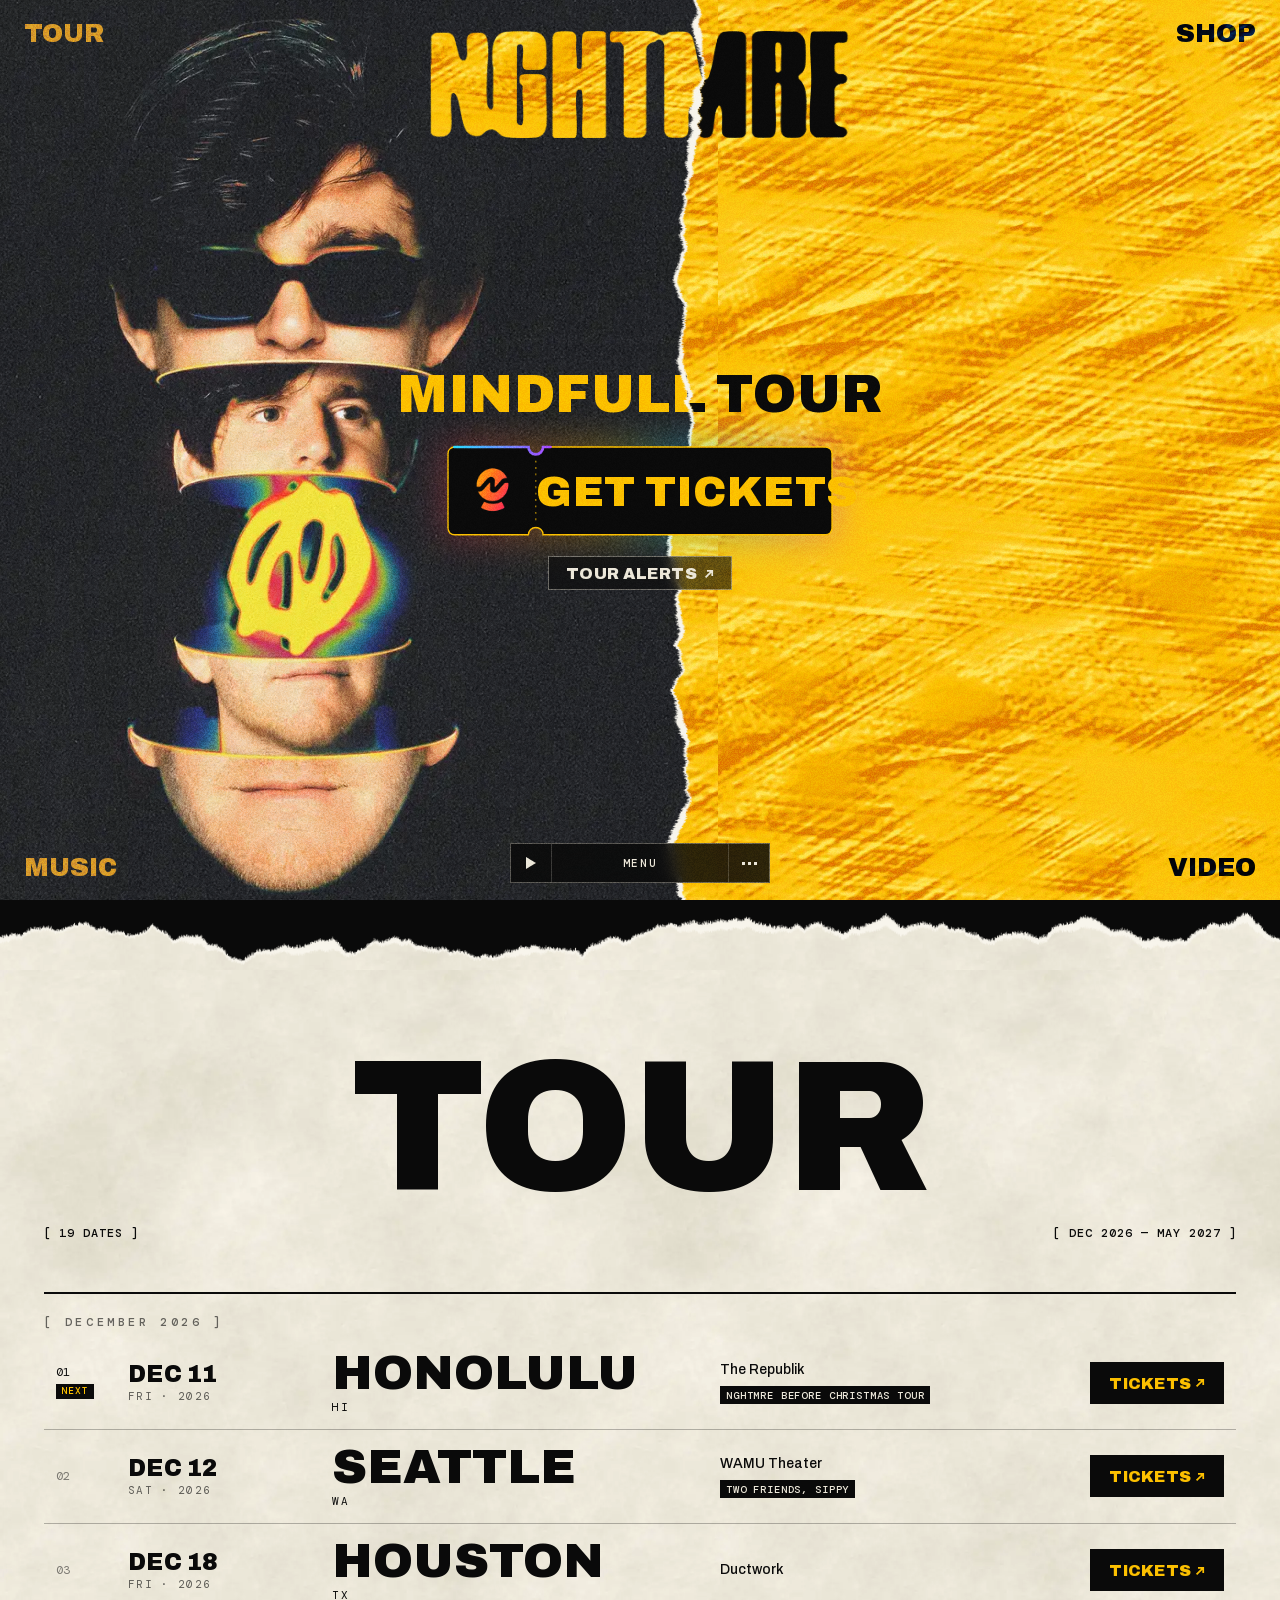
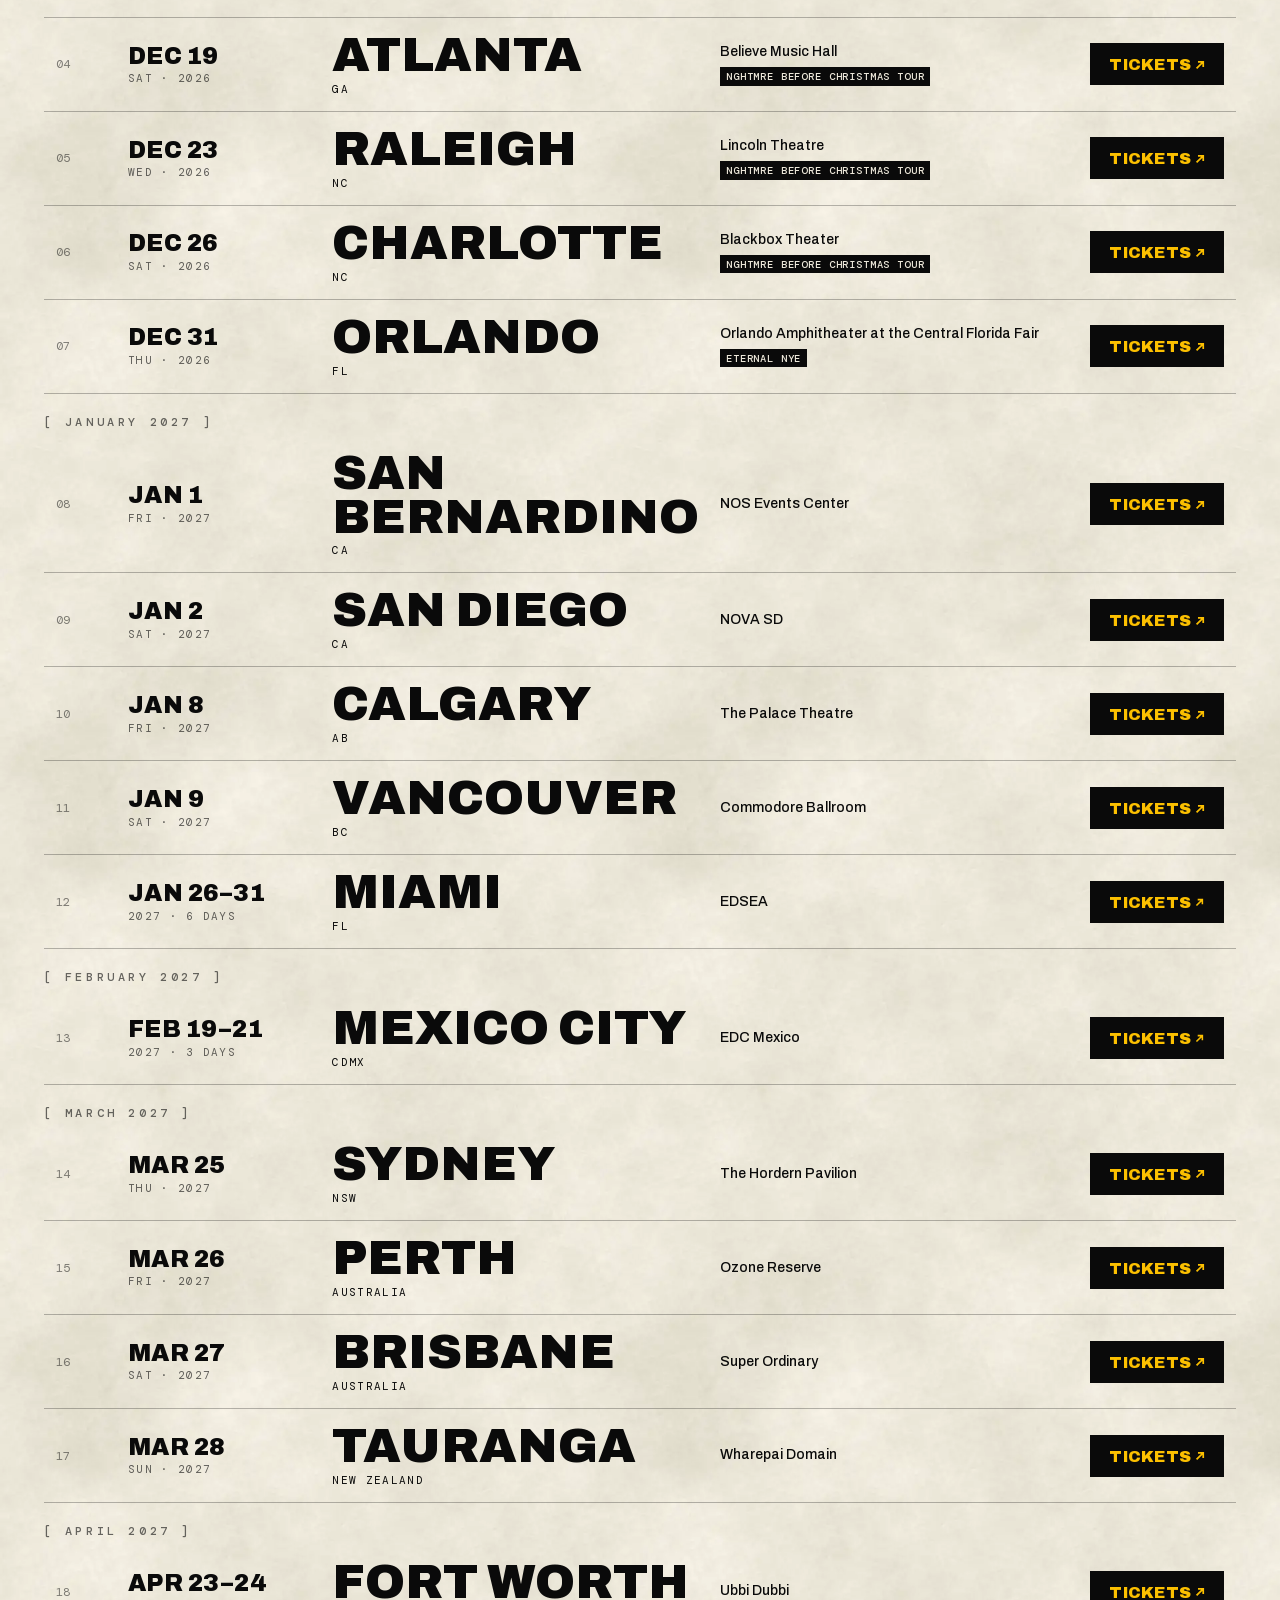
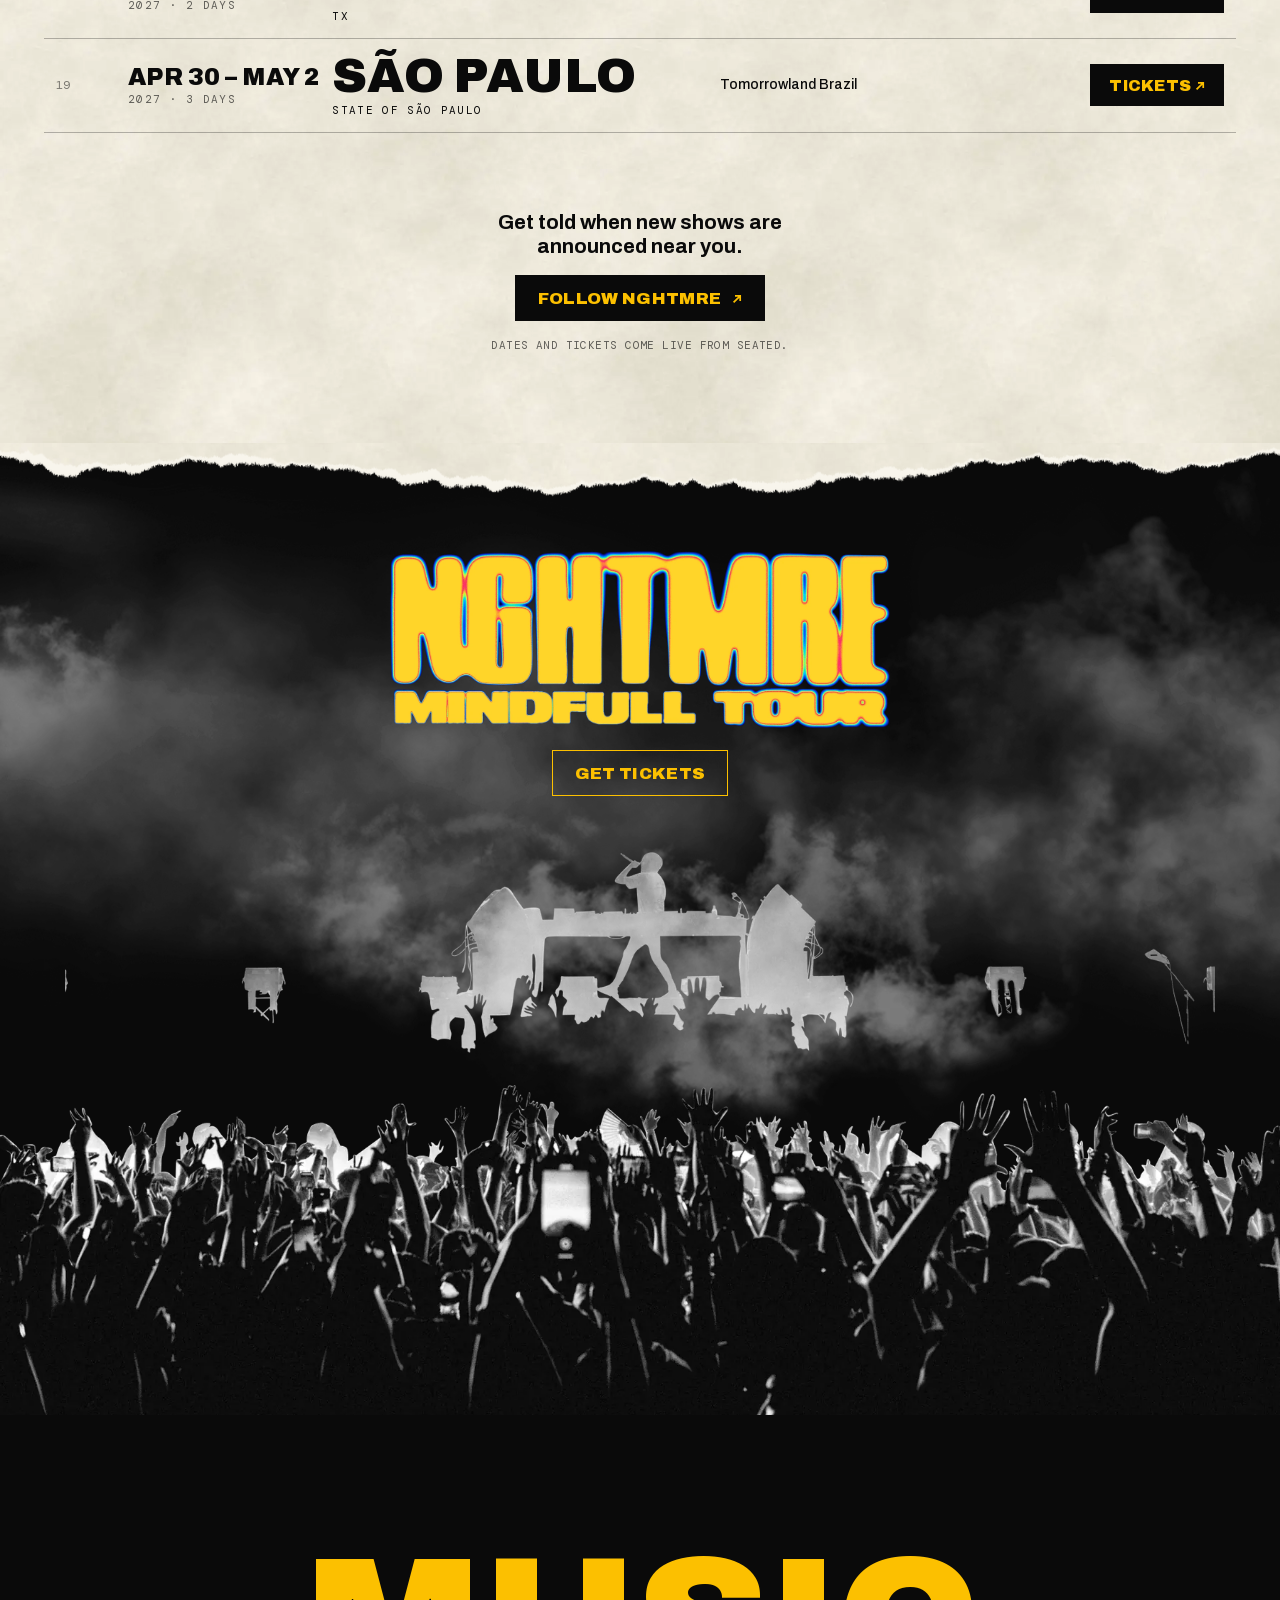
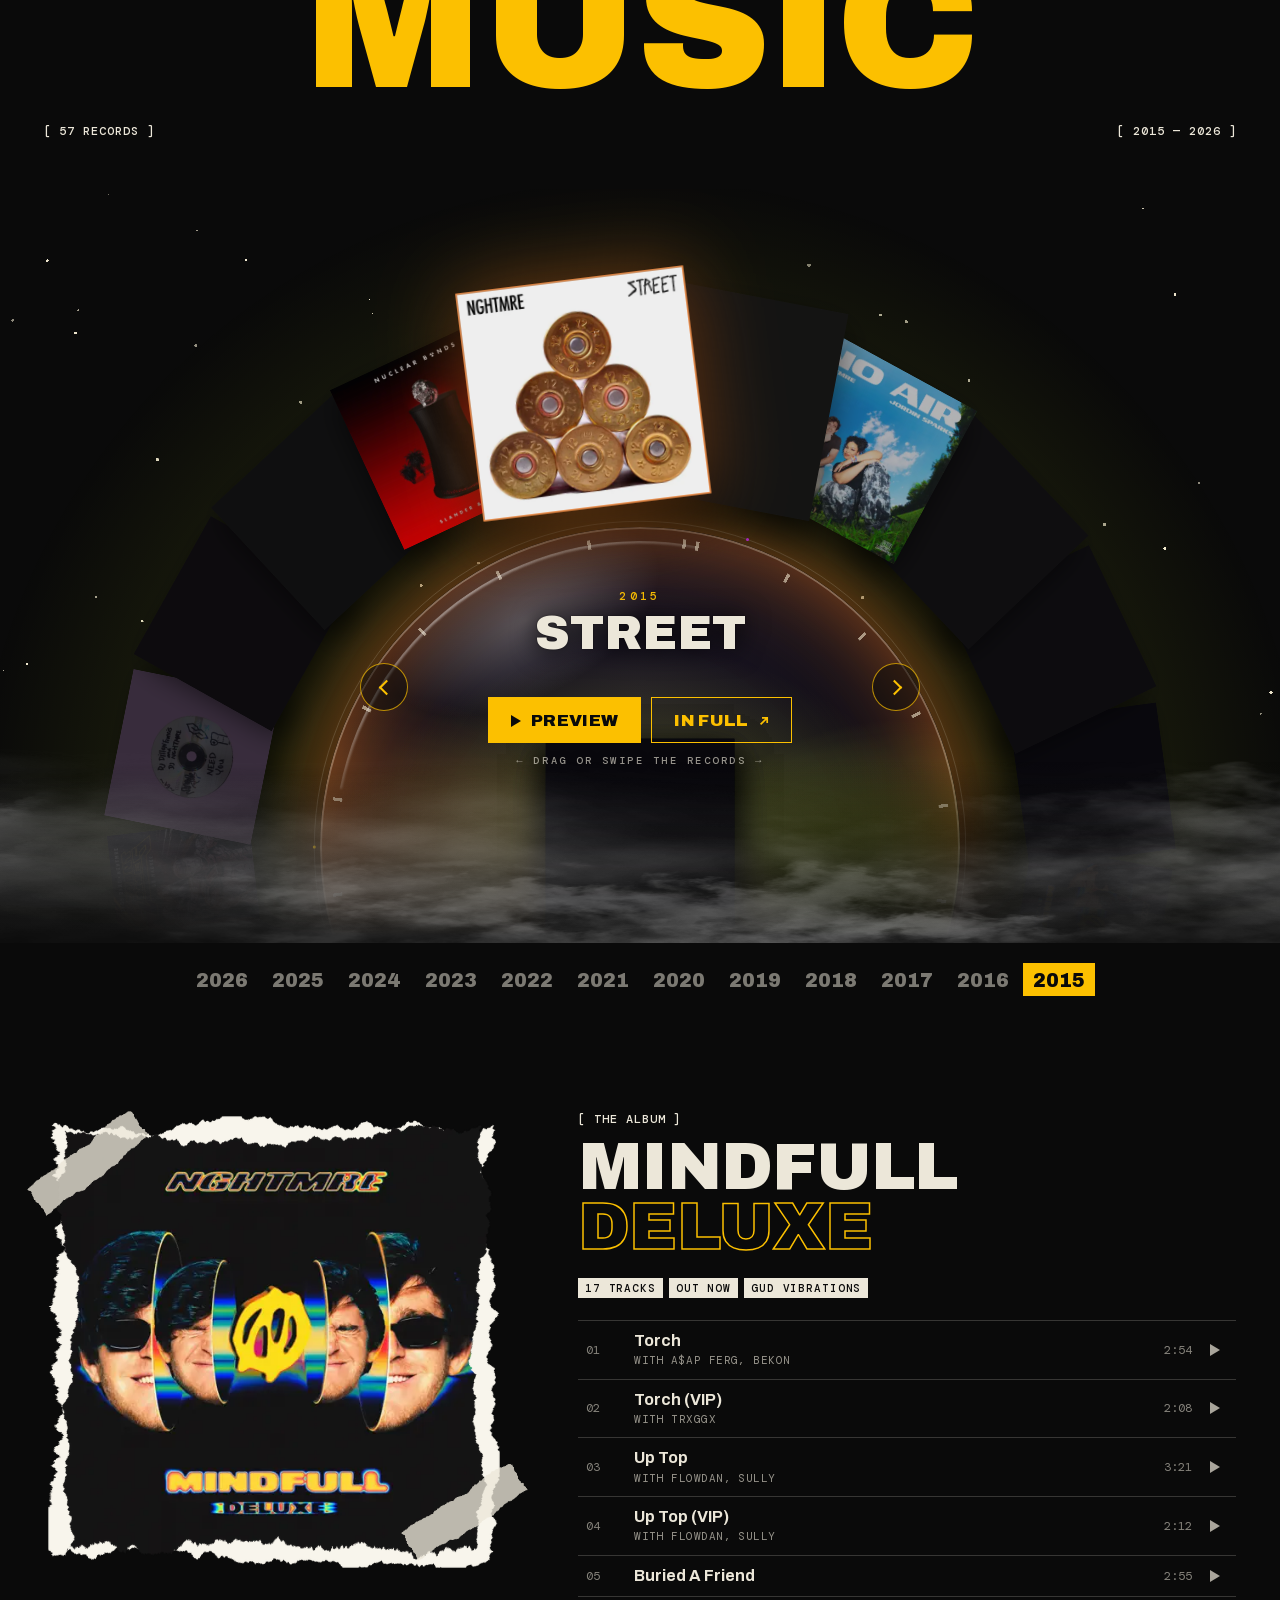
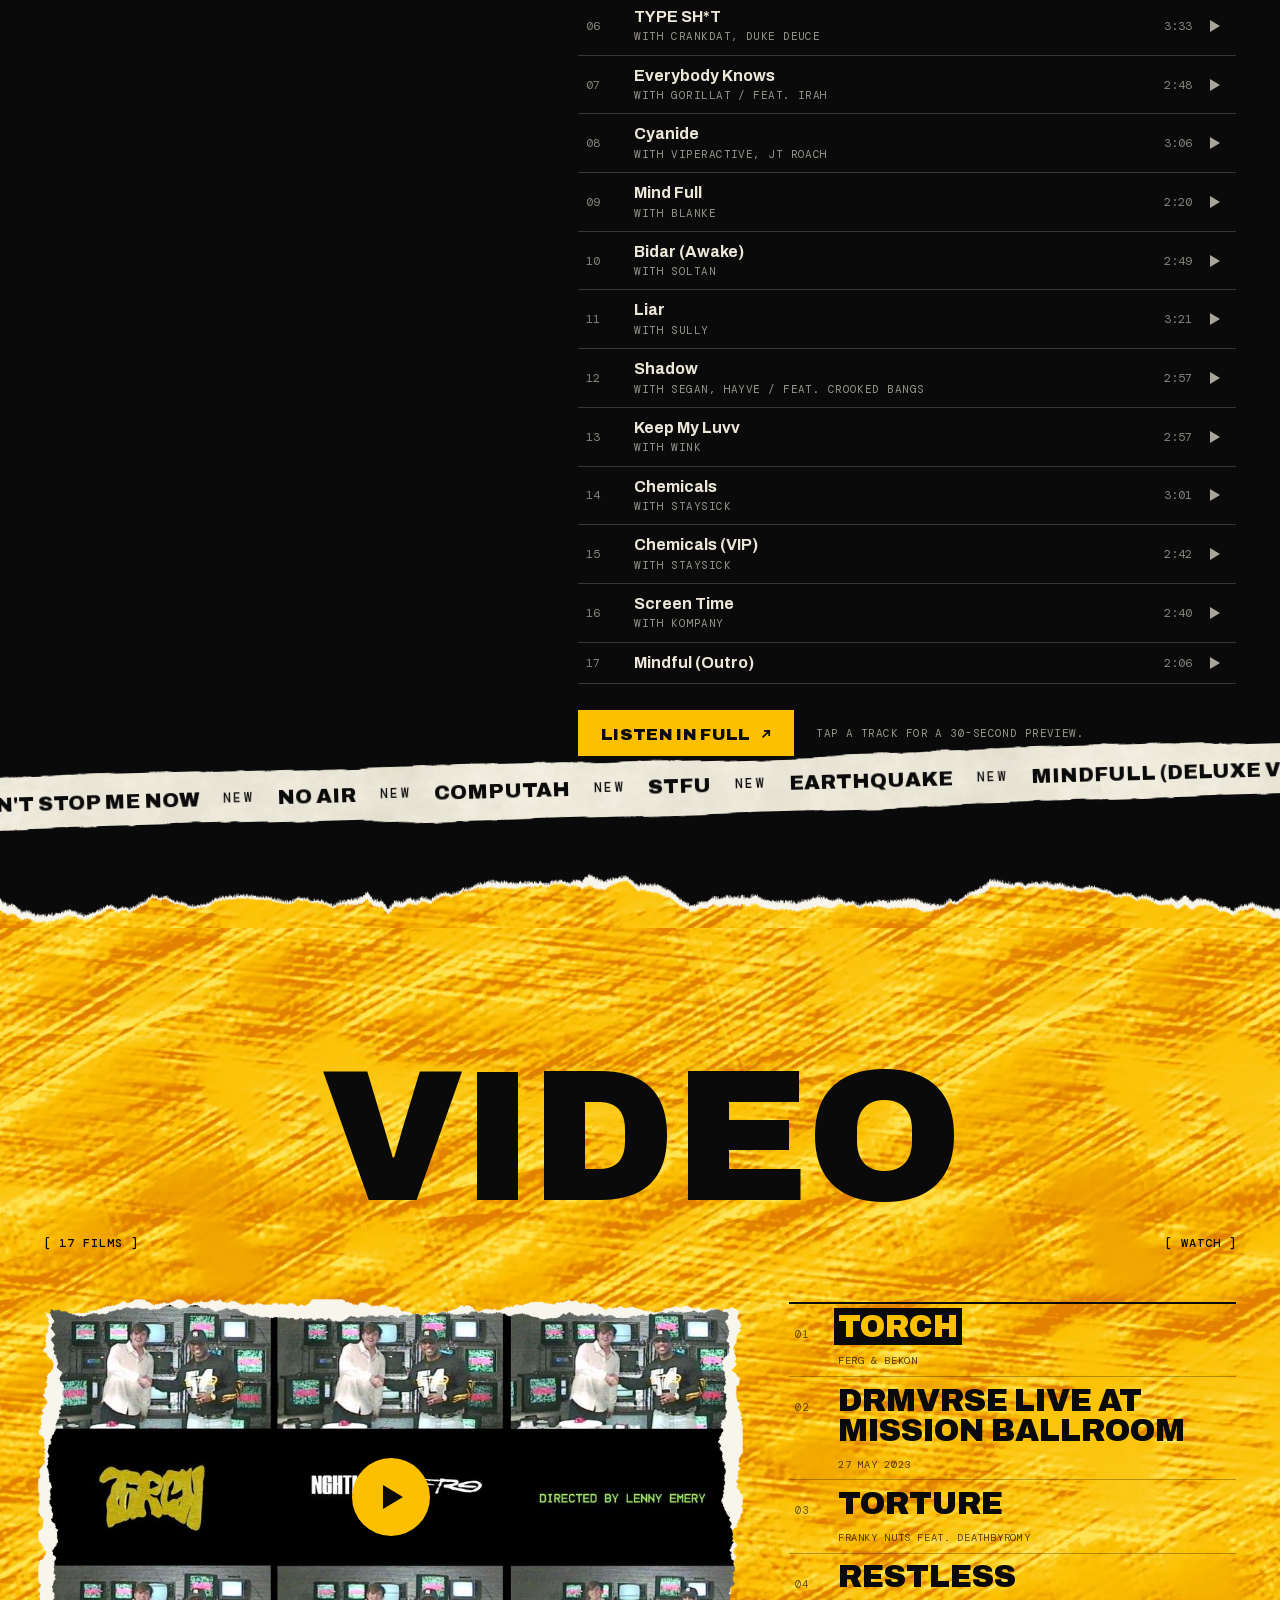
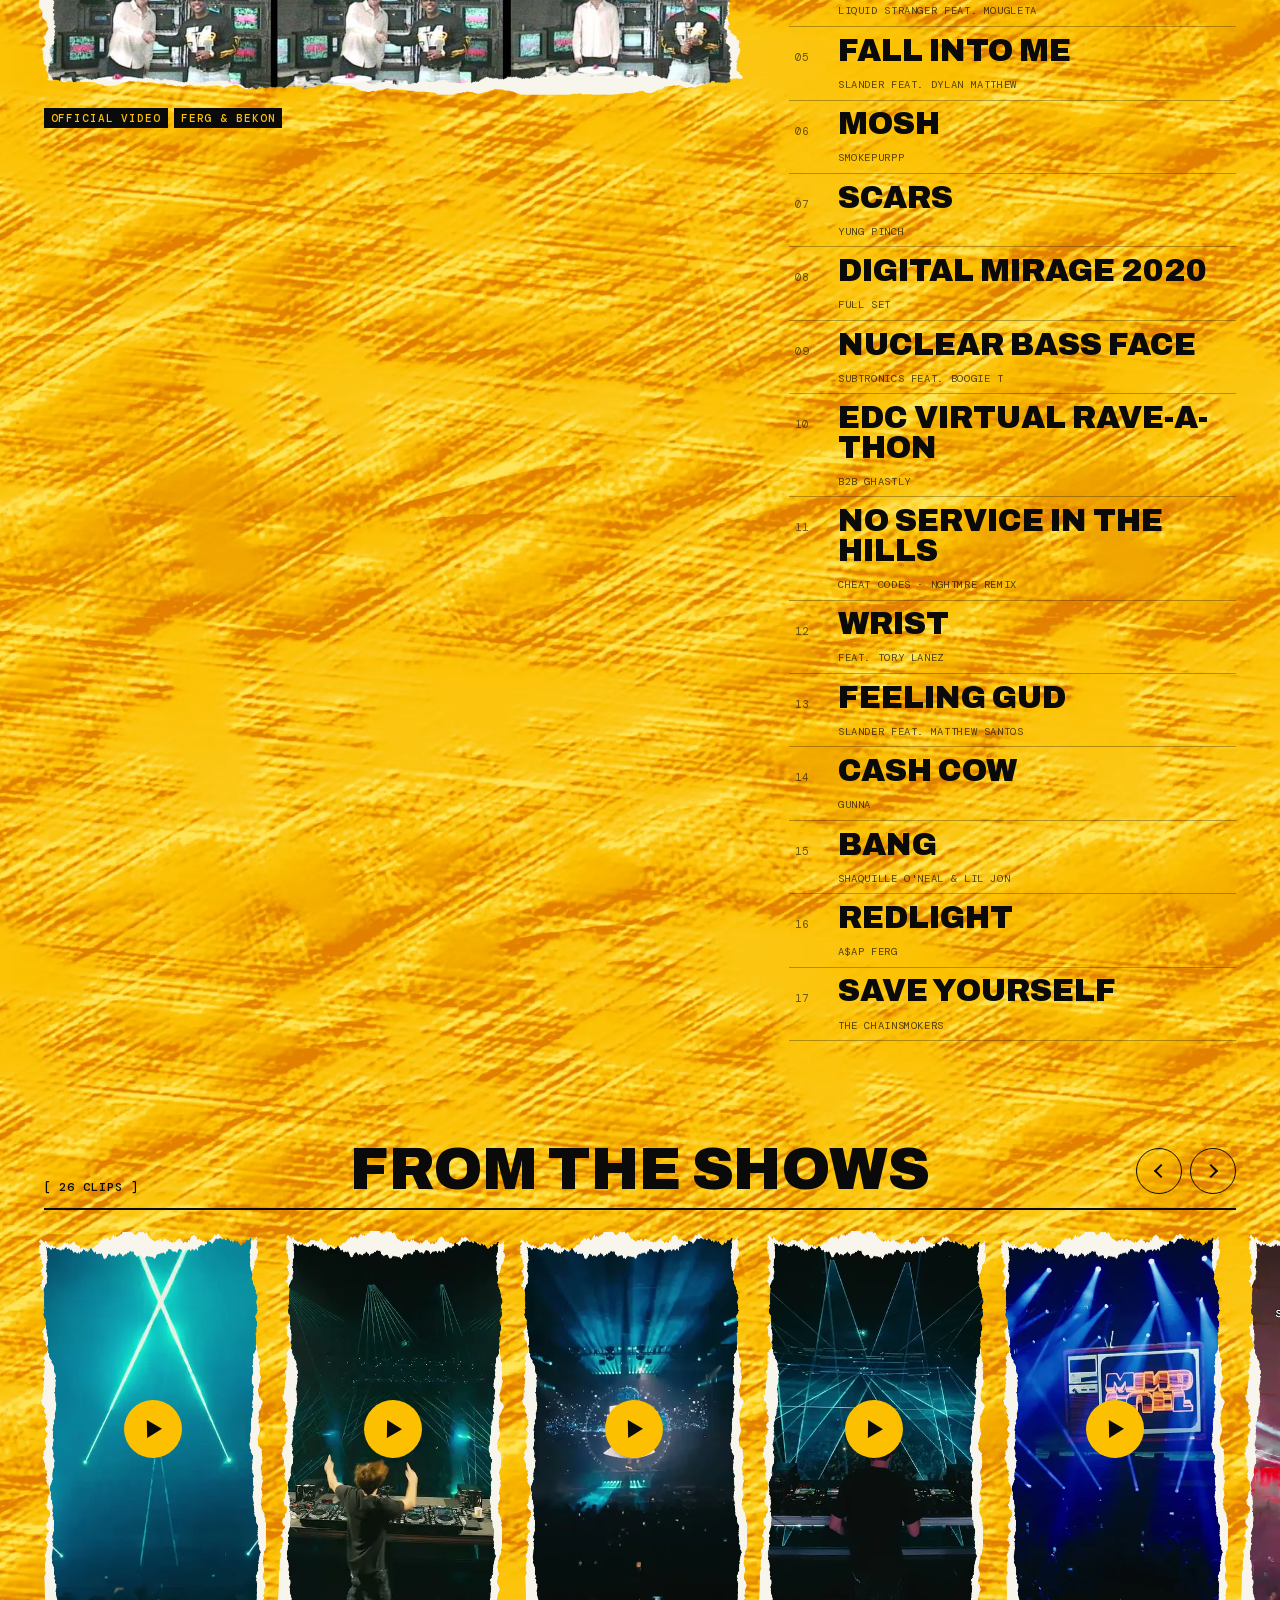
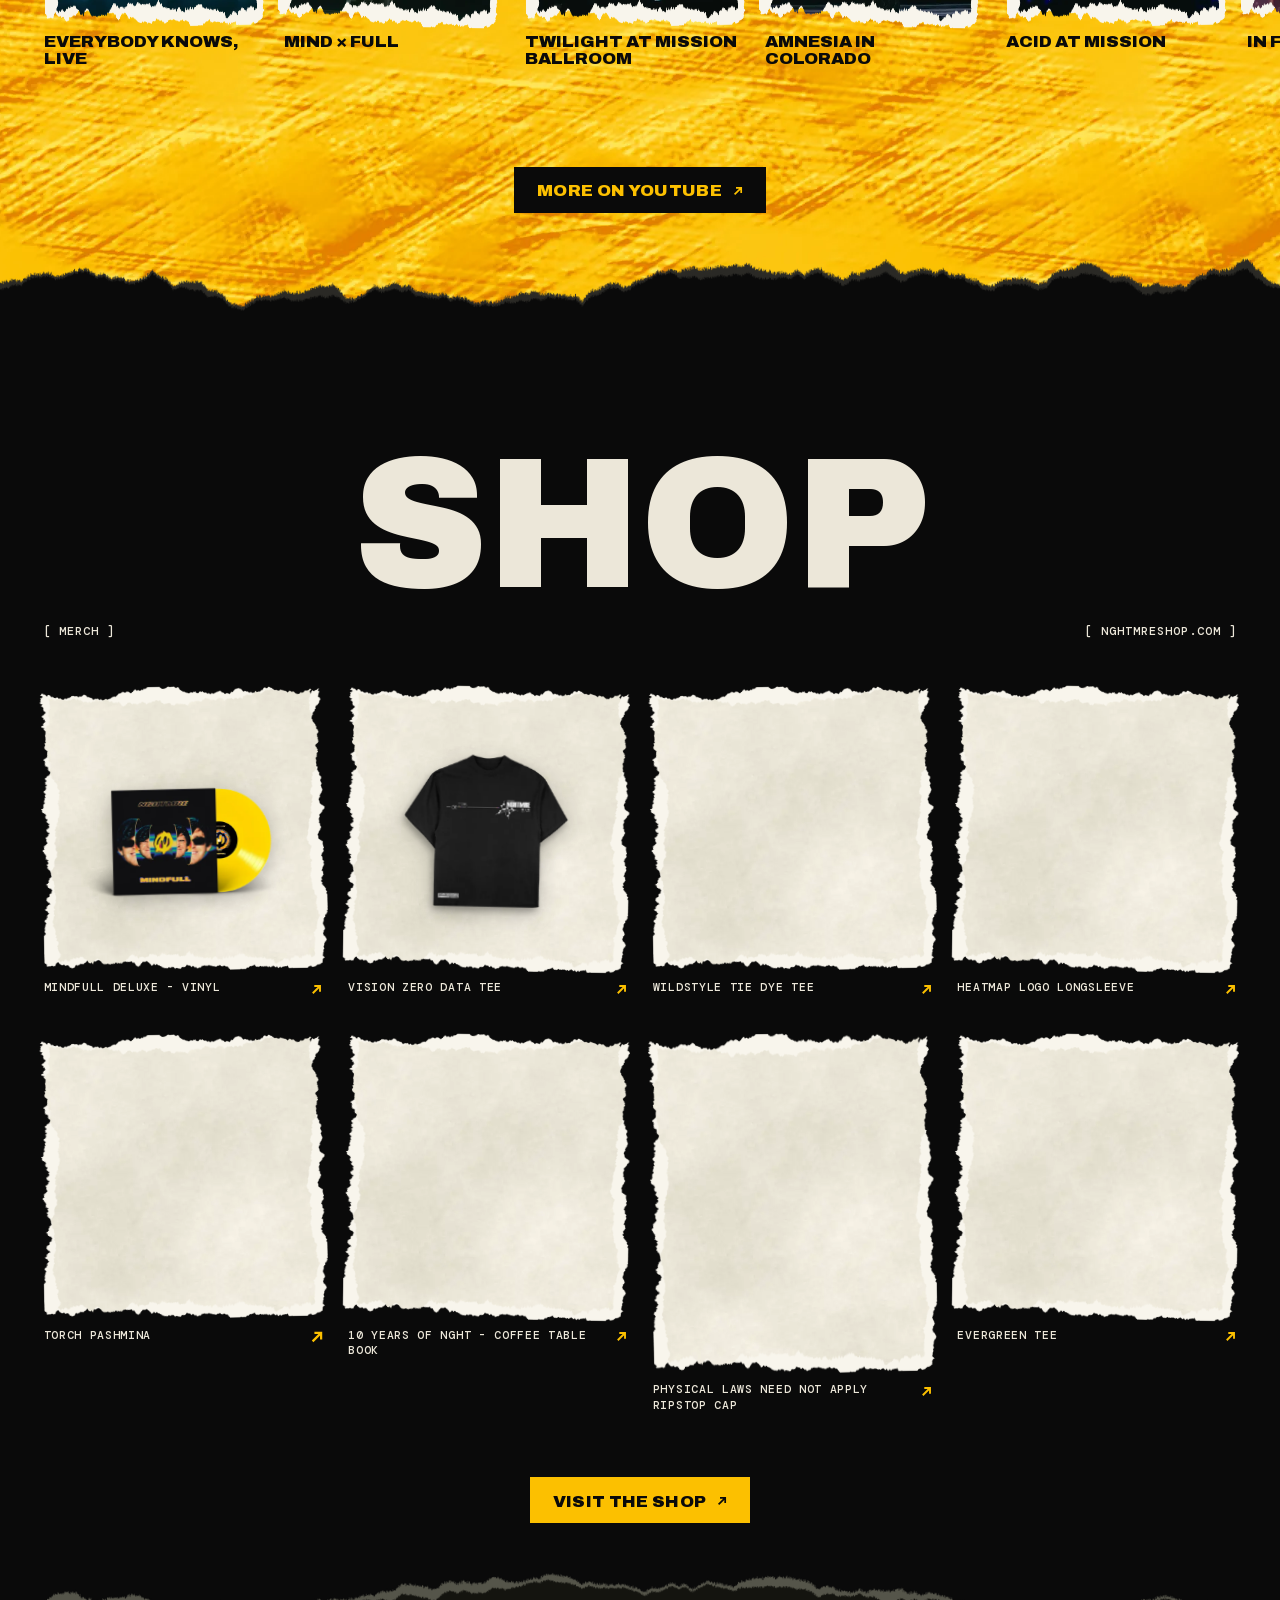
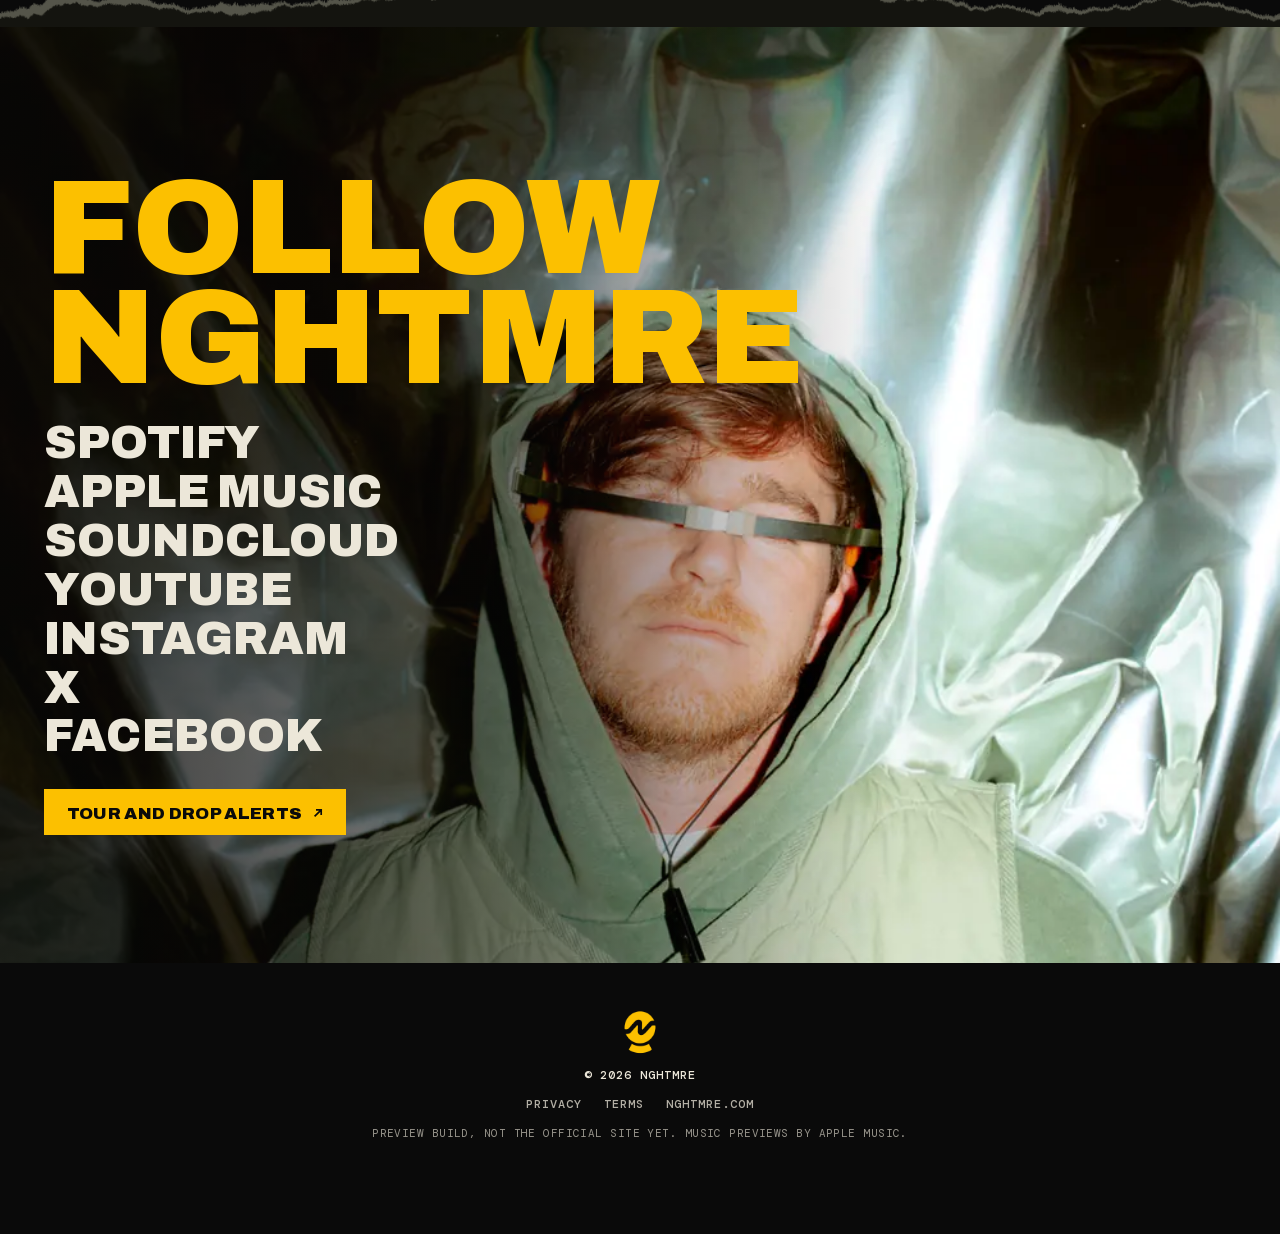
==== commit a7a3805c: "Links: no arrow on phones, and never the arrow character iPhones draw the north-east arrow character" ====
--- a/index.html
+++ b/index.html
@@ -69,7 +69,7 @@
   <ul class="bag-list" id="bag-list"></ul>
   <div class="bag-foot">
     <p class="bag-sum"><span>Subtotal</span> <b id="bag-sum">$0</b></p>
-    <a class="btn y solid bag-go" id="bag-go" href="https://nghtmreshop.com/cart" target="_blank" rel="noopener">Check out <span aria-hidden="true">&nearr;</span></a>
+    <a class="btn y solid bag-go" id="bag-go" href="https://nghtmreshop.com/cart" target="_blank" rel="noopener">Check out <span class="ext" aria-hidden="true"></span></a>
     <p class="fine">Checkout is on nghtmreshop.com, NGHTMRE's own store. Shipping and tax are added there.</p>
   </div>
 </div>
@@ -148,7 +148,7 @@
         <span class="tix-orb" aria-hidden="true"></span>
         <span class="tix-text">Get tickets</span>
       </a>
-      <a class="hero-alerts" href="https://laylo.com/nghtmre/A9tr65" target="_blank" rel="noopener">Tour alerts <span aria-hidden="true">&nearr;</span></a>
+      <a class="hero-alerts" href="https://laylo.com/nghtmre/A9tr65" target="_blank" rel="noopener">Tour alerts <span class="ext" aria-hidden="true"></span></a>
     </div>
 
     <span class="lid top" aria-hidden="true"></span><span class="lid bottom" aria-hidden="true"></span>
@@ -166,13 +166,13 @@
 
     <ol class="shows" id="shows">
       <li class="shows-wait">
-        <a href="https://nghtmre.com/pages/tour">The dates are on nghtmre.com <span aria-hidden="true">&nearr;</span></a>
+        <a href="https://nghtmre.com/pages/tour">The dates are on nghtmre.com <span class="ext" aria-hidden="true"></span></a>
       </li>
     </ol>
 
     <div class="tour-foot">
       <p>Get told when new shows are announced near you.</p>
-      <a class="btn solid" href="https://laylo.com/nghtmre" target="_blank" rel="noopener">Follow NGHTMRE <span aria-hidden="true">&nearr;</span></a>
+      <a class="btn solid" href="https://laylo.com/nghtmre" target="_blank" rel="noopener">Follow NGHTMRE <span class="ext" aria-hidden="true"></span></a>
       <p class="fine">Dates and tickets come live from Seated.</p>
     </div>
 
@@ -228,7 +228,7 @@
         <p class="vision-who" id="vision-who"></p>
         <div class="vision-btns">
           <button class="btn y solid" type="button" id="vision-play"><span class="dp-i" aria-hidden="true"></span><span class="dp-t">Preview</span></button>
-          <a class="btn y" id="vision-link" href="#" target="_blank" rel="noopener">In full <span aria-hidden="true">&nearr;</span></a>
+          <a class="btn y" id="vision-link" href="#" target="_blank" rel="noopener">In full <span class="ext" aria-hidden="true"></span></a>
         </div>
         <p class="vision-hint" aria-hidden="true"><span>&larr;</span> Drag or swipe the records <span>&rarr;</span></p>
       </div>
@@ -254,7 +254,7 @@
       </ul>
       <ol class="tracks" id="tracks"></ol>
       <div class="album-foot">
-        <a class="btn y solid" id="album-link" href="https://album.link/i/1887643726" target="_blank" rel="noopener">Listen in full <span aria-hidden="true">&nearr;</span></a>
+        <a class="btn y solid" id="album-link" href="https://album.link/i/1887643726" target="_blank" rel="noopener">Listen in full <span class="ext" aria-hidden="true"></span></a>
         <p class="fine">Tap a track for a 30-second preview.</p>
       </div>
     </div>
@@ -307,7 +307,7 @@
   </div>
 
   <div class="vid-more">
-    <a class="btn solid" href="https://www.youtube.com/@NGHTMRE" target="_blank" rel="noopener">More on YouTube <span aria-hidden="true">&nearr;</span></a>
+    <a class="btn solid" href="https://www.youtube.com/@NGHTMRE" target="_blank" rel="noopener">More on YouTube <span class="ext" aria-hidden="true"></span></a>
   </div>
 </section>
 
@@ -323,7 +323,7 @@
 
   <ul class="merch" id="merch"></ul>
   <div class="shop-more">
-    <a class="btn y solid" href="https://nghtmreshop.com" target="_blank" rel="noopener">Visit the shop <span aria-hidden="true">&nearr;</span></a>
+    <a class="btn y solid" href="https://nghtmreshop.com" target="_blank" rel="noopener">Visit the shop <span class="ext" aria-hidden="true"></span></a>
   </div>
 </section>
 
@@ -347,7 +347,7 @@
       <li><a href="https://twitter.com/NGHTMRE" target="_blank" rel="noopener"><span>X</span></a></li>
       <li><a href="https://www.facebook.com/nghtmre/" target="_blank" rel="noopener"><span>Facebook</span></a></li>
     </ul>
-    <a class="btn y solid" href="https://laylo.com/nghtmre" target="_blank" rel="noopener">Tour and drop alerts <span aria-hidden="true">&nearr;</span></a>
+    <a class="btn y solid" href="https://laylo.com/nghtmre" target="_blank" rel="noopener">Tour and drop alerts <span class="ext" aria-hidden="true"></span></a>
   </div>
 </section>
 
--- a/css/styles.css
+++ b/css/styles.css
@@ -648,6 +648,16 @@
   .orb-turn.fwd { left: calc(50% + var(--rb) * .86 - 38px); }
 }
 
+/* outbound links: a drawn arrow, never the ↗ character (iPhones draw that as Apple's arrow emoji); none on phones */
+.ext { display: inline-block; flex: none; width: .62em; height: .62em; vertical-align: .02em; background: currentColor;
+  -webkit-mask: var(--ext-arrow) center / contain no-repeat; mask: var(--ext-arrow) center / contain no-repeat;
+  --ext-arrow: url("data:image/svg+xml,%3Csvg xmlns='http://www.w3.org/2000/svg' viewBox='0 0 10 10'%3E%3Cpath d='M1.6 8.4 8.2 1.8M3 1.8h5.2V7' fill='none' stroke='%23000' stroke-width='1.7'/%3E%3C/svg%3E"); }
+.sleeve-lt { display: none; }
+@media (max-width: 820px), (hover: none) and (pointer: coarse) {
+  .ext { display: none; }
+  .sleeve-lt { display: inline; }
+}
+
 @media (prefers-reduced-motion: reduce) {
   html { scroll-behavior: auto; }
   *, *::before, *::after { animation: none !important; transition-duration: .01s !important; }
